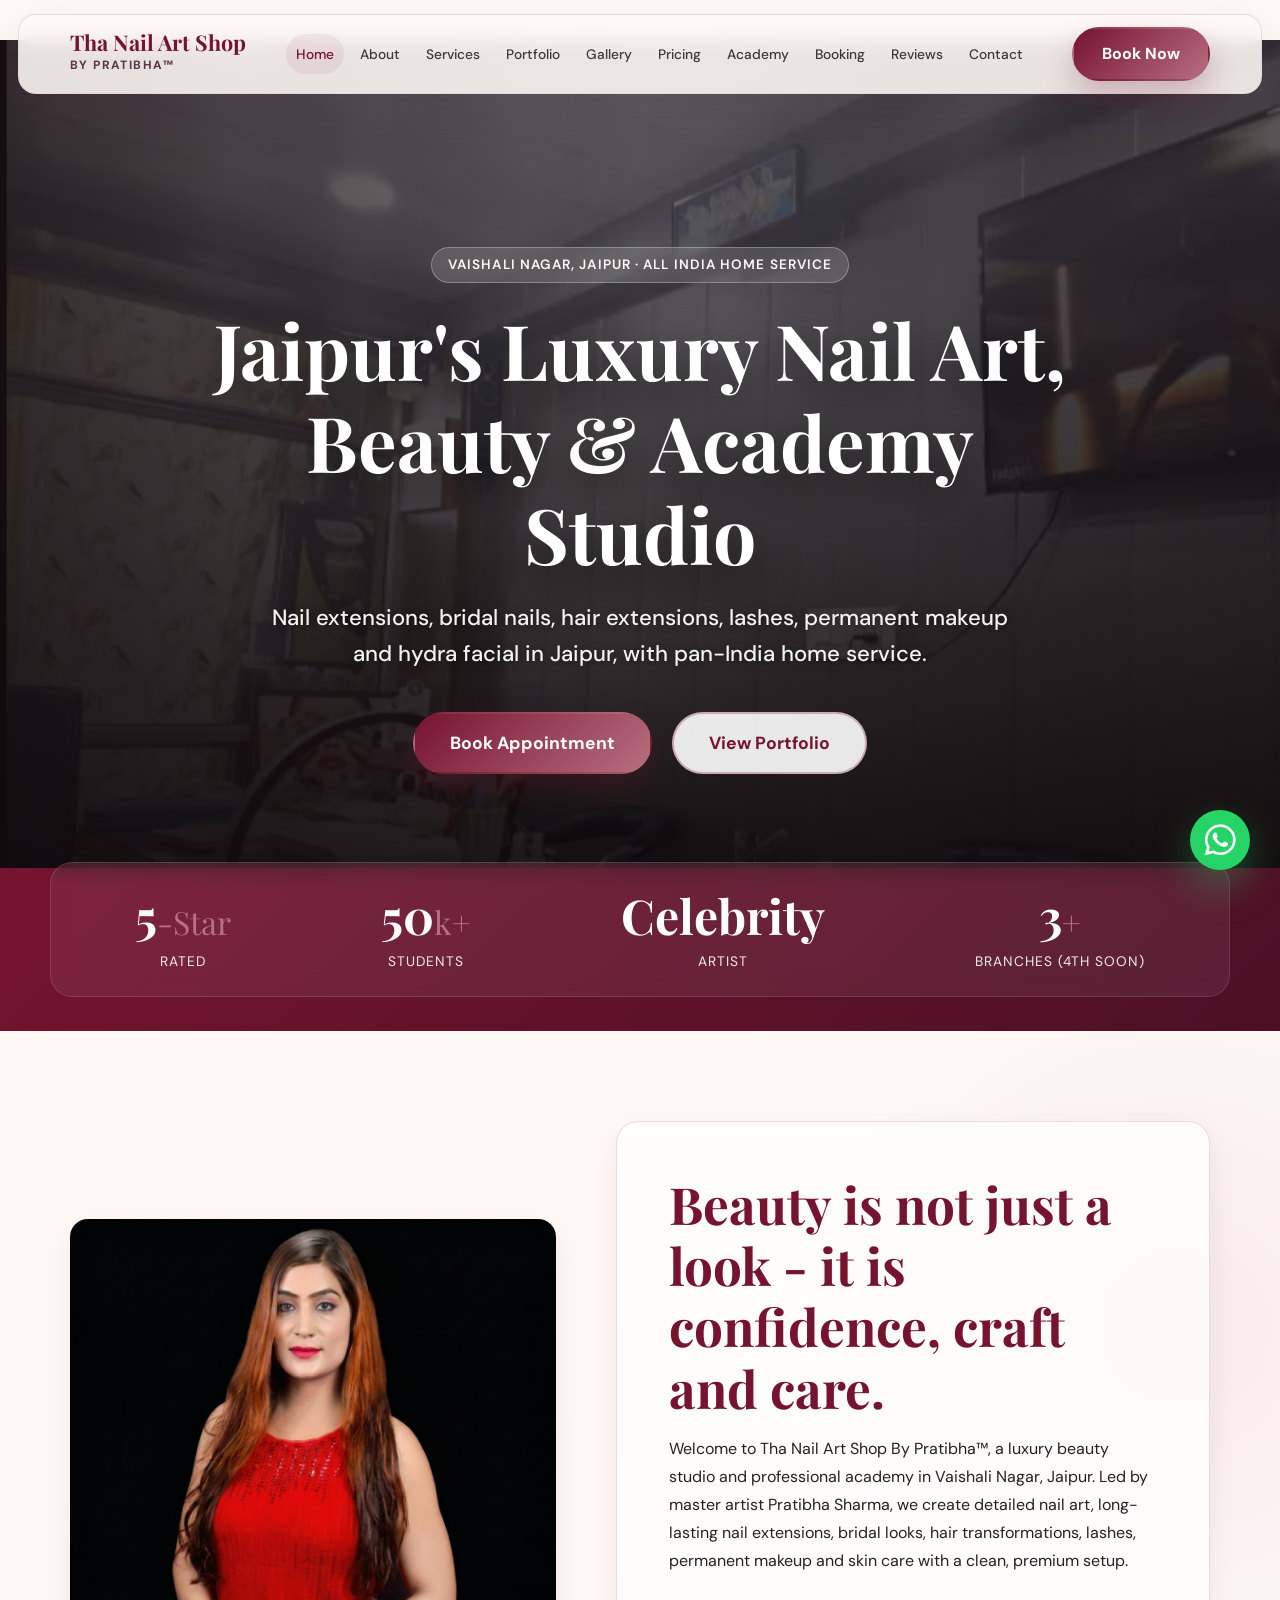
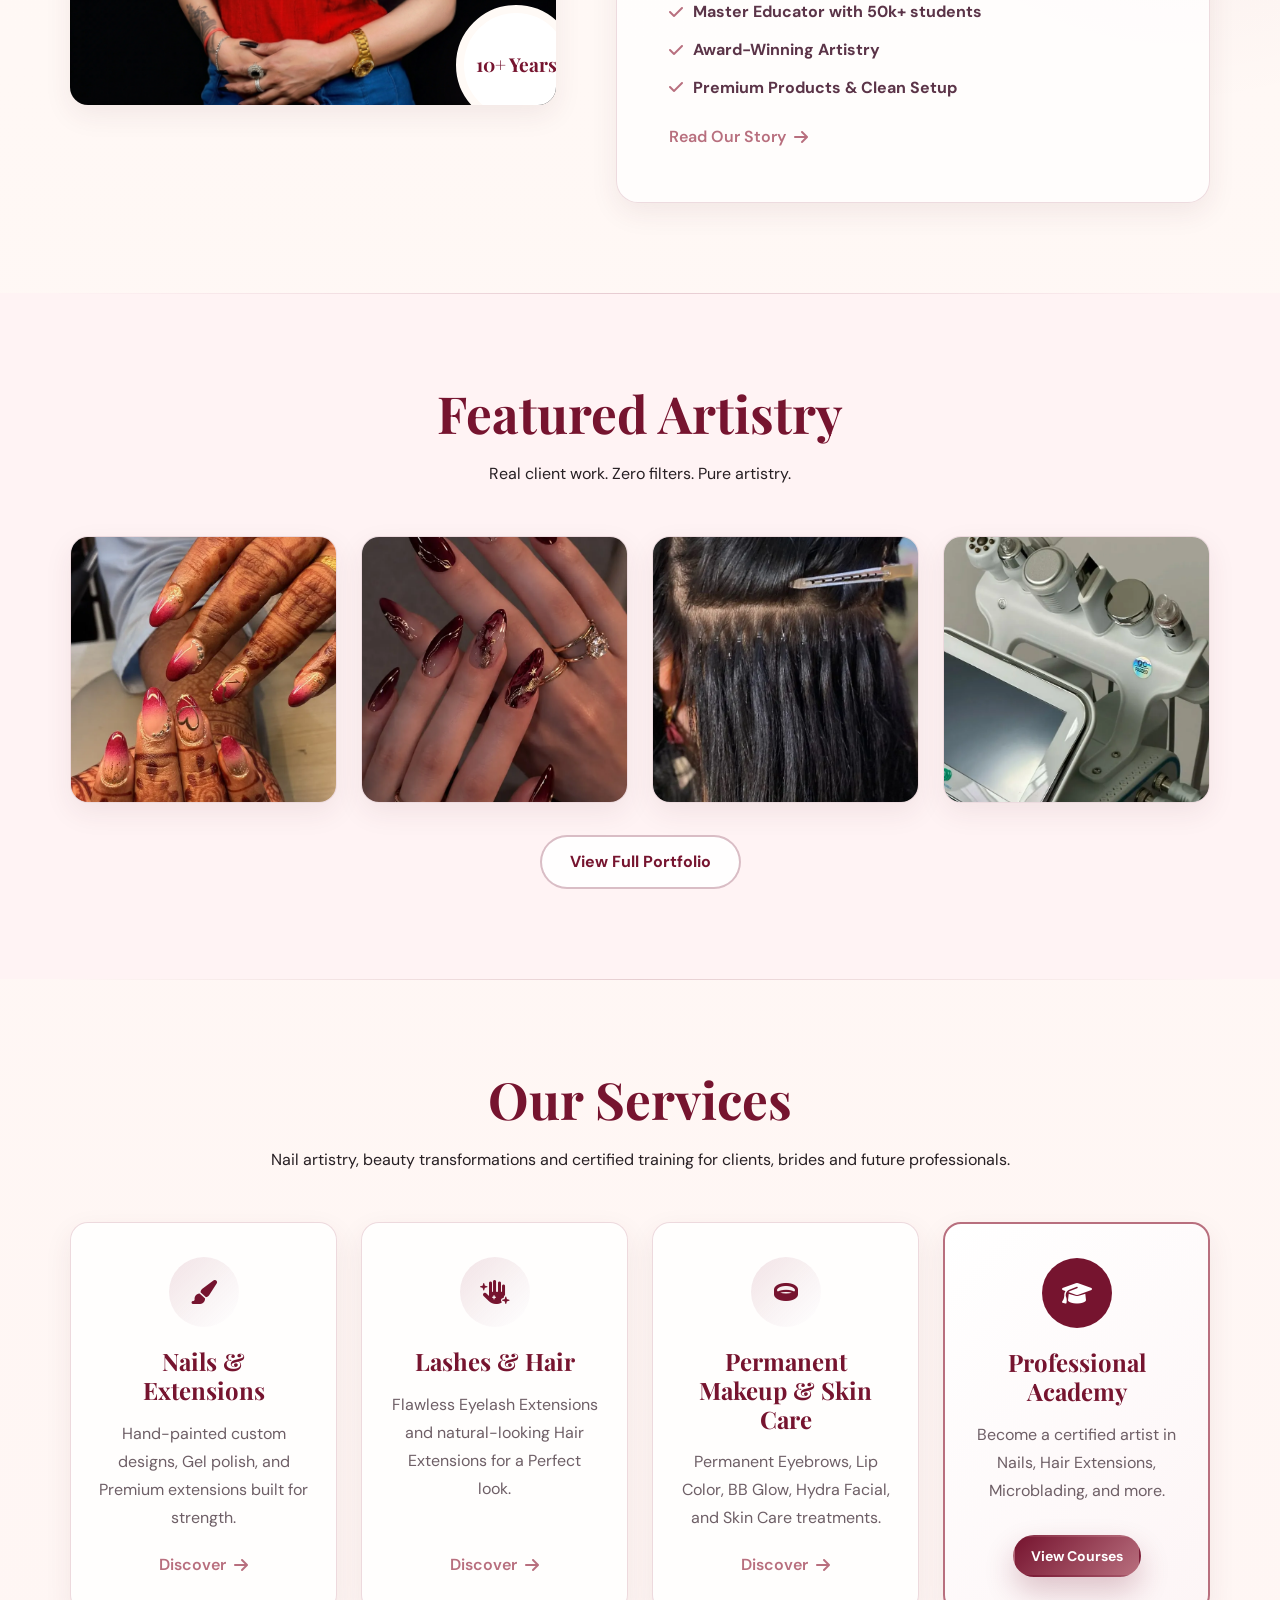
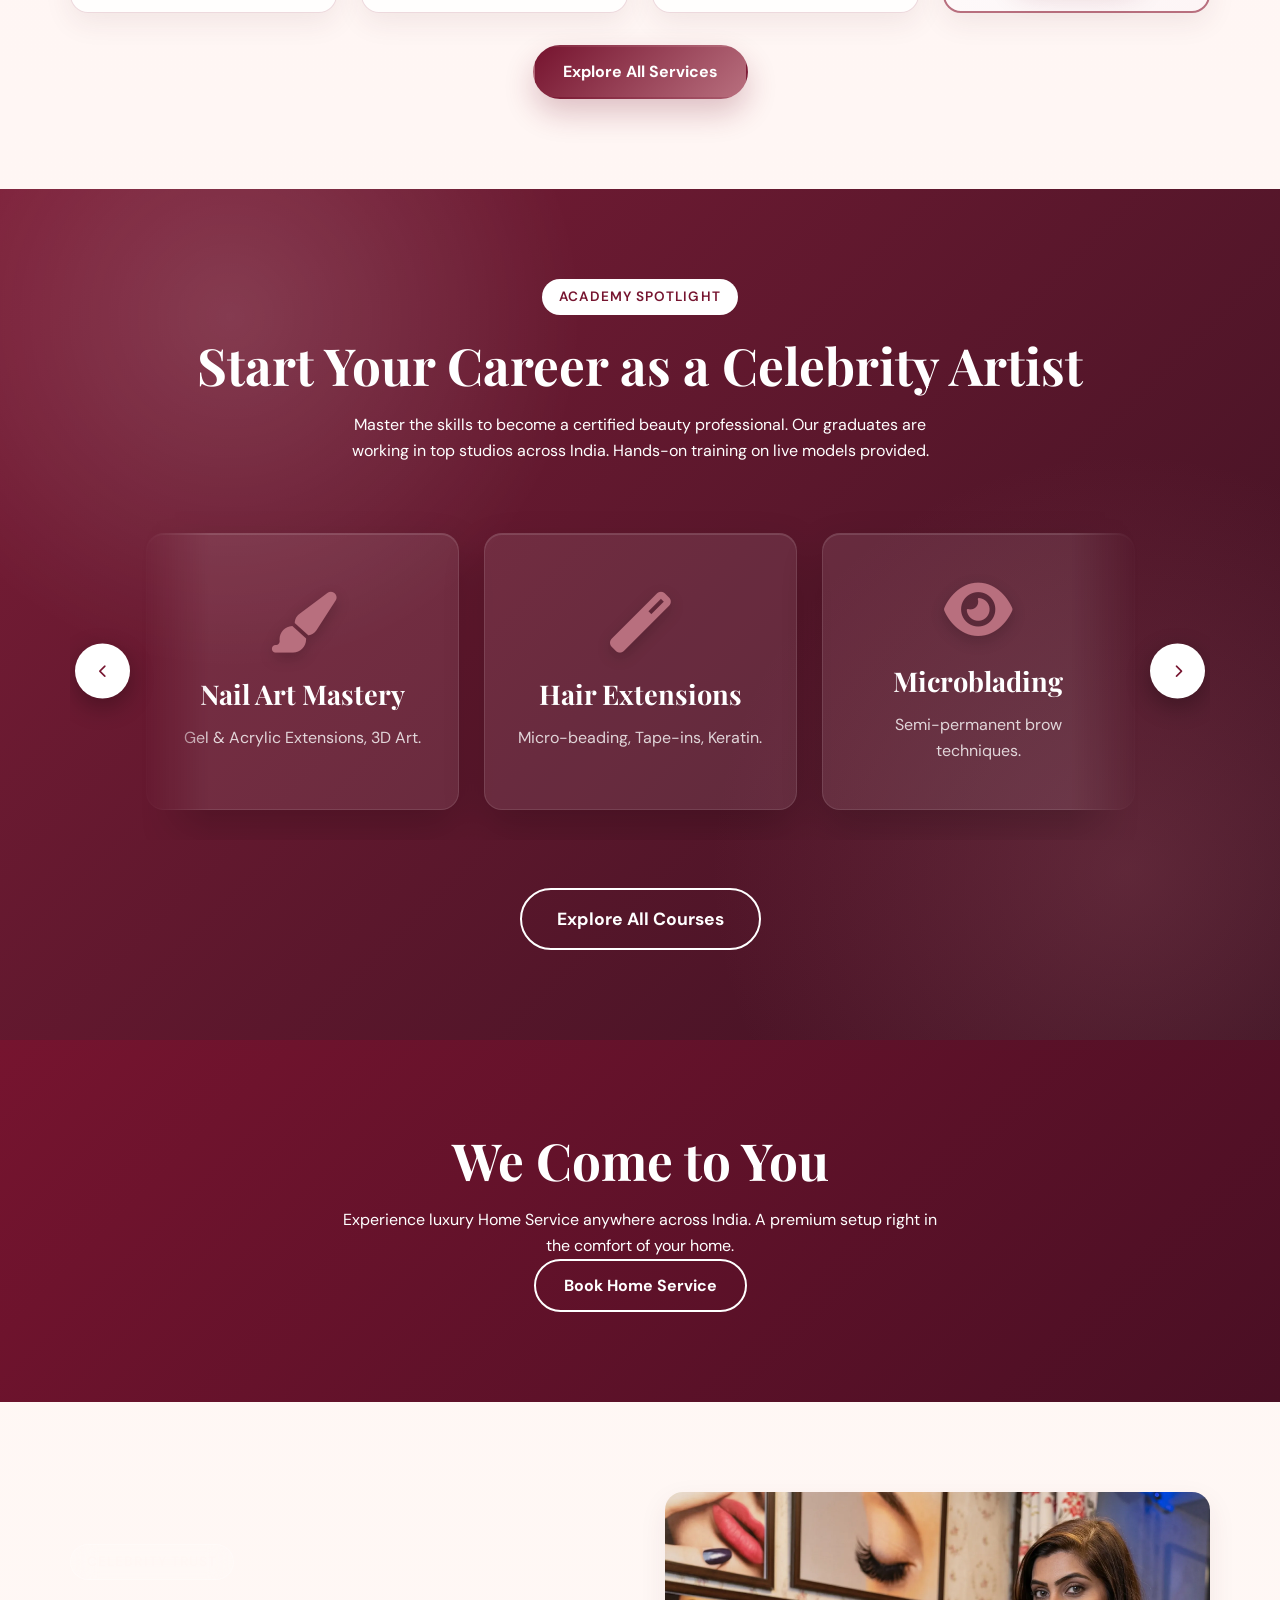
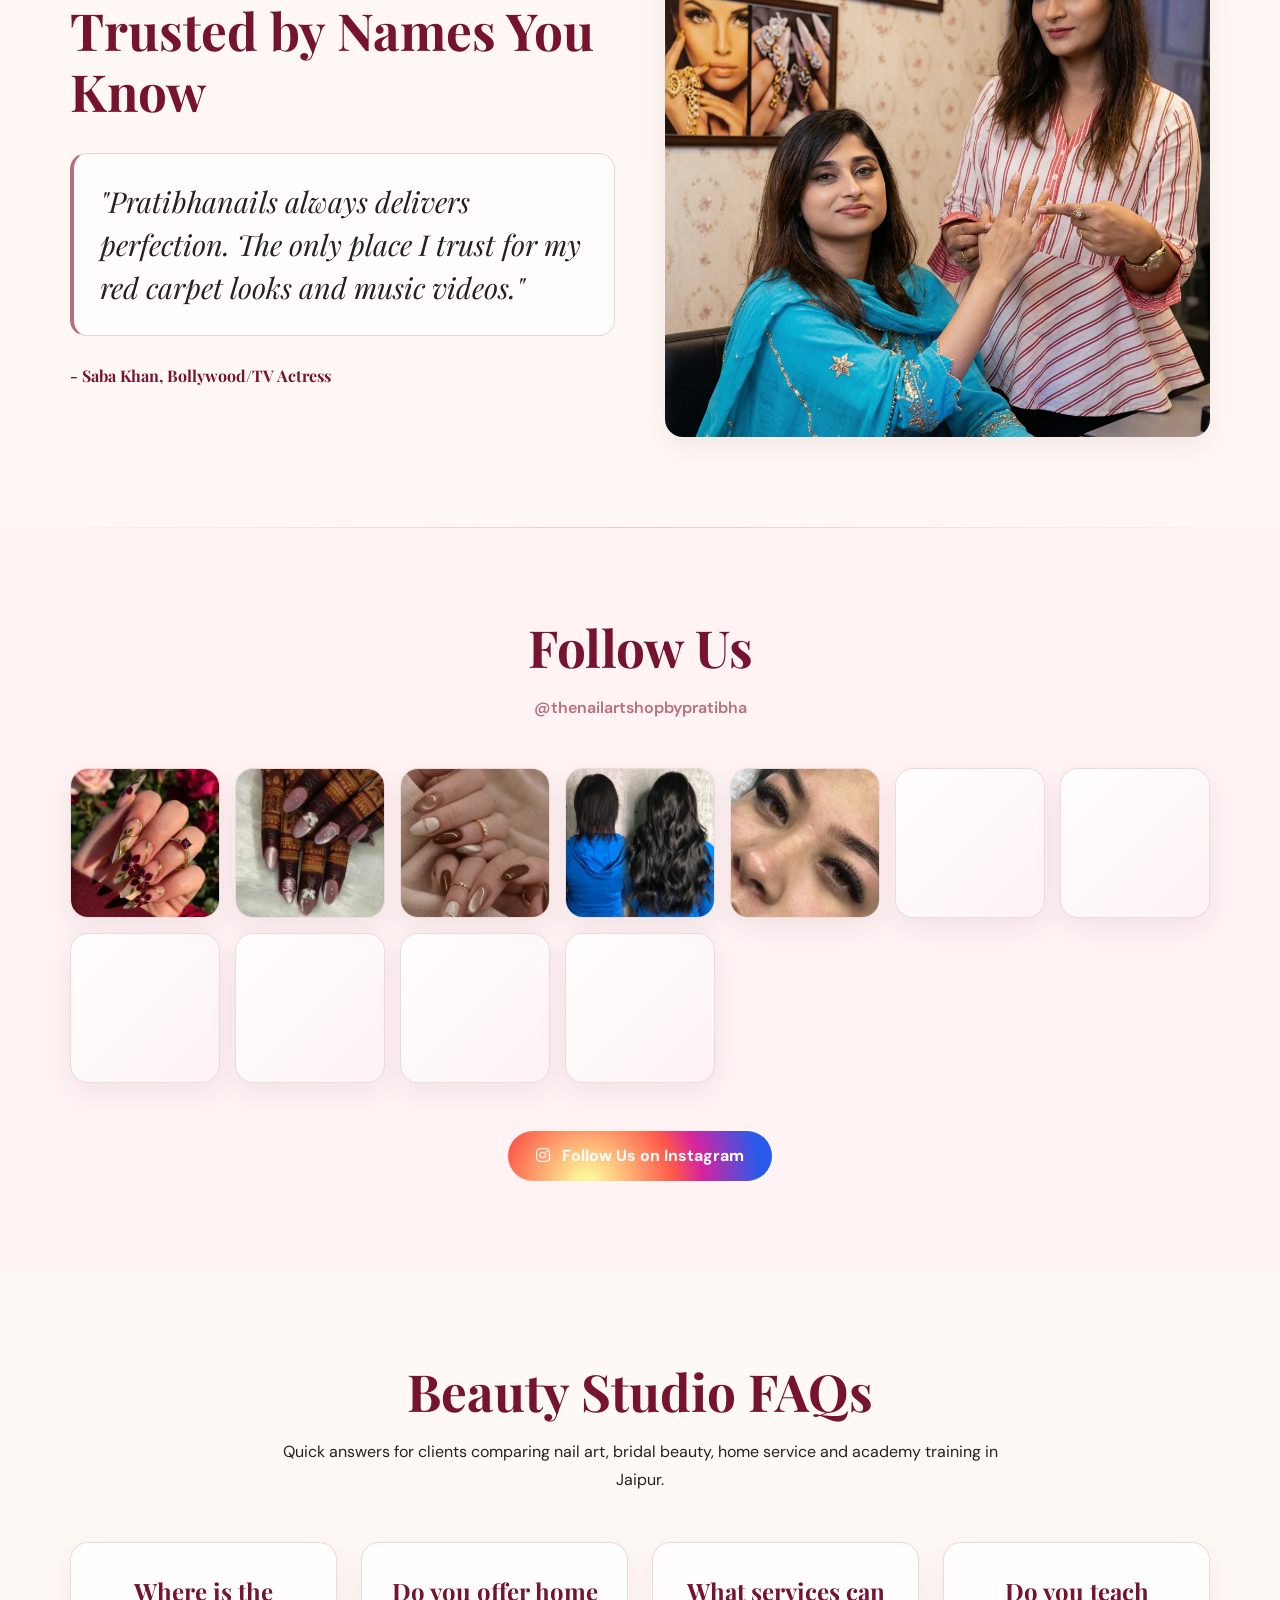
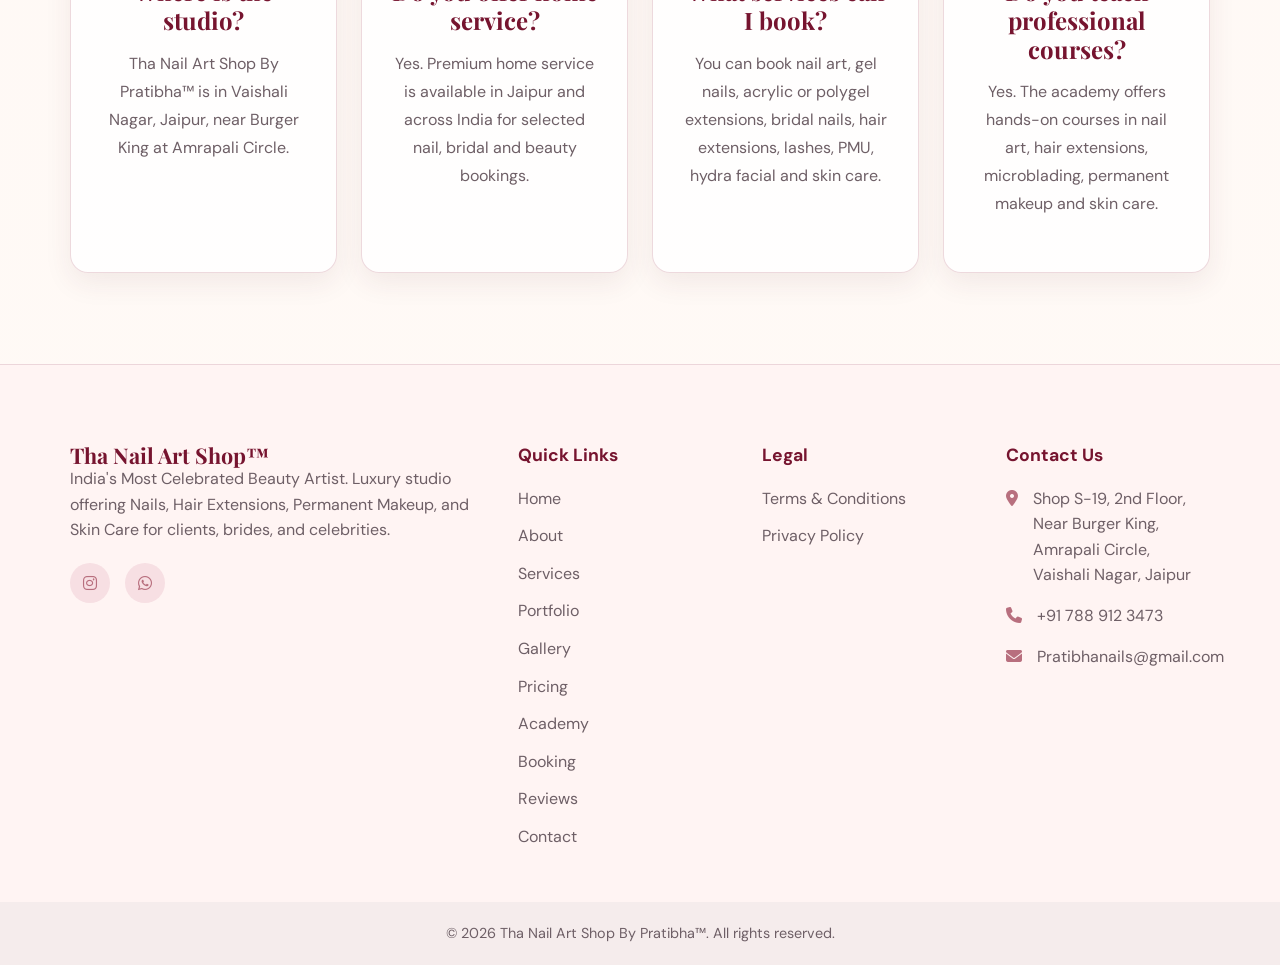
==== index.html @ aba06deb "Launch premium beauty studio website" ====
<!DOCTYPE html>
<html lang="en">
<head>
    <meta charset="UTF-8">
    <meta name="viewport" content="width=device-width, initial-scale=1.0">
    <title>Best Nail Art Studio Jaipur | Bridal Nails &amp; PMU</title>
    <meta name="description" content="Tha Nail Art Shop By Pratibha™ is a luxury beauty studio in Vaishali Nagar, Jaipur for nail art, nail extensions, bridal nails, hair extensions, lashes, permanent makeup, hydra facial, skin care, academy training and pan-India home service.">
    <meta name="keywords" content="best nail art studio in Jaipur, nail extensions Jaipur, bridal nails Jaipur, luxury nail art India, Pratibha Sharma nails, permanent makeup Jaipur, hydra facial Jaipur, hair extensions Jaipur, nail art academy Jaipur, home service nail artist India">
    <meta name="author" content="Tha Nail Art Shop By Pratibha™">
    <meta name="robots" content="index, follow, max-image-preview:large, max-snippet:-1, max-video-preview:-1">
    <meta name="theme-color" content="#800020">
    <link rel="canonical" href="https://pratibhanails.com/">
    <link rel="alternate" hreflang="en-IN" href="https://pratibhanails.com/">
    <meta property="og:locale" content="en_IN">
    <meta property="og:type" content="website">
    <meta property="og:site_name" content="Tha Nail Art Shop By Pratibha™">
    <meta property="og:title" content="Best Nail Art Studio Jaipur | Bridal Nails &amp; PMU">
    <meta property="og:description" content="Tha Nail Art Shop By Pratibha™ is a luxury beauty studio in Vaishali Nagar, Jaipur for nail art, nail extensions, bridal nails, hair extensions, lashes, permanent makeup, hydra facial, skin care, academy training and pan-India home service.">
    <meta property="og:url" content="https://pratibhanails.com/">
    <meta property="og:image" content="https://pratibhanails.com/images/about_pratibha_sharma.webp">
    <meta property="og:image:alt" content="Tha Nail Art Shop By Pratibha™ luxury nail art and beauty studio in Jaipur">
    <meta name="twitter:card" content="summary_large_image">
    <meta name="twitter:title" content="Best Nail Art Studio Jaipur | Bridal Nails &amp; PMU">
    <meta name="twitter:description" content="Tha Nail Art Shop By Pratibha™ is a luxury beauty studio in Vaishali Nagar, Jaipur for nail art, nail extensions, bridal nails, hair extensions, lashes, permanent makeup, hydra facial, skin care, academy training and pan-India home service.">
    <meta name="twitter:image" content="https://pratibhanails.com/images/about_pratibha_sharma.webp">
    <meta name="geo.region" content="IN-RJ">
    <meta name="geo.placename" content="Vaishali Nagar, Jaipur, Rajasthan">
    <meta name="geo.position" content="26.9112389;75.7394810">
    <meta name="ICBM" content="26.9112389, 75.7394810">
    <link rel="icon" type="image/png" href="https://res.cloudinary.com/dz3ixer7i/image/upload/v1775990809/remove-photos-background-removed_vrqcuz.png">
    <link rel="preconnect" href="https://fonts.googleapis.com">
    <link rel="preconnect" href="https://fonts.gstatic.com" crossorigin>
    <link rel="preconnect" href="https://res.cloudinary.com">
    <link rel="dns-prefetch" href="https://res.cloudinary.com">
    <link rel="dns-prefetch" href="https://cdnjs.cloudflare.com">
    <link href="https://fonts.googleapis.com/css2?family=DM+Sans:opsz,wght@9..40,400;9..40,500;9..40,700&family=Playfair+Display:ital,wght@0,400;0,600;0,700;1,400&display=swap" rel="stylesheet">
    <link rel="stylesheet" href="https://cdnjs.cloudflare.com/ajax/libs/font-awesome/6.4.0/css/all.min.css">
    <link rel="preload" href="css/style.css" as="style">
    <link rel="stylesheet" href="css/style.css">
    <link rel="preload" as="image" href="https://res.cloudinary.com/dz3ixer7i/image/upload/v1776184909/upscaled__16.jpeg_202604142207_1_ci8n72.webp" fetchpriority="high">
    <script async src="https://www.googletagmanager.com/gtag/js?id=G-4FRKKSPNCN"></script>
    <script>
      window.dataLayer = window.dataLayer || [];
      function gtag(){dataLayer.push(arguments);}
      gtag('js', new Date());
      gtag('config', 'G-4FRKKSPNCN');
    </script>
    <script type="application/ld+json">{
  "@context": "https://schema.org",
  "@graph": [
    {
      "@type": "BeautySalon",
      "@id": "https://pratibhanails.com/#beautysalon",
      "name": "Tha Nail Art Shop By Pratibha™",
      "url": "https://pratibhanails.com",
      "image": "https://pratibhanails.com/images/about_pratibha_sharma.webp",
      "telephone": "+91 788 912 3473",
      "email": "Pratibhanails@gmail.com",
      "priceRange": "₹₹",
      "address": {
        "@type": "PostalAddress",
        "streetAddress": "Shop S-19, 2nd Floor, Near Burger King, Amrapali Circle, Vaishali Nagar",
        "addressLocality": "Jaipur",
        "addressRegion": "Rajasthan",
        "postalCode": "302021",
        "addressCountry": "IN"
      },
      "geo": {
        "@type": "GeoCoordinates",
        "latitude": 26.9112389,
        "longitude": 75.739481
      },
      "areaServed": [
        "Jaipur",
        "Vaishali Nagar",
        "Rajasthan",
        "India"
      ],
      "openingHoursSpecification": [
        {
          "@type": "OpeningHoursSpecification",
          "dayOfWeek": [
            "Monday",
            "Tuesday",
            "Wednesday",
            "Thursday",
            "Friday",
            "Saturday",
            "Sunday"
          ],
          "opens": "10:30",
          "closes": "20:30"
        }
      ],
      "sameAs": [
        "https://instagram.com/thenailartshopbypratibha",
        "https://instagram.com/pratibhanails"
      ],
      "makesOffer": [
        {
          "@type": "Offer",
          "itemOffered": {
            "@type": "Service",
            "name": "Nail Art and Nail Extensions"
          }
        },
        {
          "@type": "Offer",
          "itemOffered": {
            "@type": "Service",
            "name": "Bridal Nail Packages"
          }
        },
        {
          "@type": "Offer",
          "itemOffered": {
            "@type": "Service",
            "name": "Hair Extensions"
          }
        },
        {
          "@type": "Offer",
          "itemOffered": {
            "@type": "Service",
            "name": "Permanent Makeup and PMU"
          }
        },
        {
          "@type": "Offer",
          "itemOffered": {
            "@type": "Service",
            "name": "Hydra Facial and Skin Care"
          }
        },
        {
          "@type": "Offer",
          "itemOffered": {
            "@type": "Service",
            "name": "Professional Beauty Academy Courses"
          }
        }
      ]
    },
    {
      "@type": "WebSite",
      "@id": "https://pratibhanails.com/#website",
      "url": "https://pratibhanails.com",
      "name": "Tha Nail Art Shop By Pratibha™",
      "publisher": {
        "@id": "https://pratibhanails.com/#beautysalon"
      },
      "inLanguage": "en-IN"
    },
    {
      "@type": "WebPage",
      "@id": "https://pratibhanails.com/#webpage",
      "url": "https://pratibhanails.com/",
      "name": "Best Nail Art Studio in Jaipur | Bridal Nails, Hair Extensions & PMU",
      "description": "Tha Nail Art Shop By Pratibha™ is a luxury beauty studio in Vaishali Nagar, Jaipur for nail art, nail extensions, bridal nails, hair extensions, lashes, permanent makeup, hydra facial, skin care, academy training and pan-India home service.",
      "isPartOf": {
        "@id": "https://pratibhanails.com/#website"
      },
      "about": {
        "@id": "https://pratibhanails.com/#beautysalon"
      }
    },
    {
      "@type": "BreadcrumbList",
      "itemListElement": [
        {
          "@type": "ListItem",
          "position": 1,
          "name": "Home",
          "item": "https://pratibhanails.com/"
        },
        {
          "@type": "ListItem",
          "position": 2,
          "name": "Home",
          "item": "https://pratibhanails.com/"
        }
      ]
    }
  ]
}</script>
    <script type="application/ld+json">{
  "@context": "https://schema.org",
  "@type": "FAQPage",
  "mainEntity": [
    {
      "@type": "Question",
      "name": "Where is Tha Nail Art Shop By Pratibha located?",
      "acceptedAnswer": {
        "@type": "Answer",
        "text": "Tha Nail Art Shop By Pratibha is located in Vaishali Nagar, Jaipur, near Burger King at Amrapali Circle."
      }
    },
    {
      "@type": "Question",
      "name": "Does Tha Nail Art Shop By Pratibha offer home service?",
      "acceptedAnswer": {
        "@type": "Answer",
        "text": "Yes. Premium home service is available in Jaipur and across India for selected nail, bridal and beauty bookings."
      }
    },
    {
      "@type": "Question",
      "name": "What beauty services are available?",
      "acceptedAnswer": {
        "@type": "Answer",
        "text": "Services include nail art, gel nails, acrylic and polygel extensions, bridal nails, hair extensions, eyelash extensions, permanent makeup, hydra facial and skin care."
      }
    },
    {
      "@type": "Question",
      "name": "Does the studio offer beauty academy courses?",
      "acceptedAnswer": {
        "@type": "Answer",
        "text": "Yes. The academy offers professional courses in nail art, hair extensions, microblading, permanent makeup and skin care."
      }
    }
  ]
}</script>
</head>
<body>
    
    <nav class="navbar" id="navbar">
        <div class="container nav-container">
            <a href="index.html" class="logo" aria-label="Tha Nail Art Shop By Pratibha home">
                <span class="logo-title">Tha Nail Art Shop</span>
                <span class="logo-subtitle">By Pratibha™</span>
            </a>
            <div class="nav-links" id="navLinks">
                <a href="index.html">Home</a>
                <a href="about.html">About</a>
                <a href="services.html">Services</a>
                <a href="portfolio.html">Portfolio</a>
                <a href="gallery.html">Gallery</a>
                <a href="pricing.html">Pricing</a>
                <a href="academy.html">Academy</a>
                <a href="booking.html">Booking</a>
                <a href="reviews.html">Reviews</a>
                <a href="contact.html">Contact</a>
            </div>
            <div class="nav-actions">
                <a href="booking.html" class="btn btn-primary d-none-mobile">Book Now</a>
                <button class="mobile-menu-toggle" id="mobileMenuToggle" type="button" aria-label="Open menu" aria-controls="navLinks" aria-expanded="false">
                    <span></span><span></span><span></span>
                </button>
            </div>
        </div>
    </nav>

    <main>
        
            <section class="hero slide-up">
                <div class="hero-overlay"></div>
                <div class="container hero-content text-center">
                    <span class="badge fade-in">Vaishali Nagar, Jaipur &middot; All India Home Service</span>
                    <h1 class="hero-title fade-in delay-1">Jaipur's Luxury Nail Art, Beauty & Academy Studio</h1>
                    <p class="hero-subtitle fade-in delay-2">Nail extensions, bridal nails, hair extensions, lashes, permanent makeup and hydra facial in Jaipur, with pan-India home service.</p>
                    <div class="hero-actions fade-in delay-3">
                        <a href="https://wa.me/917889123473?text=Hi%2C%20I%20would%20like%20to%20book%20an%20appointment" class="btn btn-primary btn-large">Book Appointment</a>
                        <a href="portfolio.html" class="btn btn-outline btn-large">View Portfolio</a>
                    </div>
                </div>
            </section>
            
            <section class="stats-strip">
                <div class="container stats-container">
                    <div class="stat-item counter-box">
                        <h3 class="counter" data-target="5">0</h3><span>-Star</span>
                        <p>Rated</p>
                    </div>
                    <div class="stat-item counter-box">
                        <h3 class="counter" data-target="50">0</h3><span>k+</span>
                        <p>Students</p>
                    </div>
                    <div class="stat-item counter-box">
                        <h3>Celebrity</h3>
                        <p>Artist</p>
                    </div>
                    <div class="stat-item counter-box">
                        <h3 class="counter" data-target="3">0</h3><span>+</span>
                        <p>Branches (4th Soon)</p>
                    </div>
                </div>
            </section>

            <section class="intro section">
                <div class="container intro-container">
                    <div class="intro-image img-hover">
                        <img width="600" height="600" src="images/about_pratibha_sharma.webp" alt="Pratibha Sharma" loading="lazy" decoding="async">
                        <div class="floating-badge">10+ Years</div>
                    </div>
                    <div class="intro-text">
                        <h2 class="section-title">Beauty is not just a look - it is confidence, craft and care.</h2>
                        <p>Welcome to Tha Nail Art Shop By Pratibha™, a luxury beauty studio and professional academy in Vaishali Nagar, Jaipur. Led by master artist Pratibha Sharma, we create detailed nail art, long-lasting nail extensions, bridal looks, hair transformations, lashes, permanent makeup and skin care with a clean, premium setup.</p>
                        <ul class="features-list">
                            <li><i class="fas fa-check text-primary"></i> Master Educator with 50k+ students</li>
                            <li><i class="fas fa-check text-primary"></i> Award-Winning Artistry</li>
                            <li><i class="fas fa-check text-primary"></i> Premium Products & Clean Setup</li>
                        </ul>
                        <a href="about.html" class="link-btn">Read Our Story <i class="fas fa-arrow-right"></i></a>
                    </div>
                </div>
            </section>

            <section id="portfolio" class="portfolio-preview section bg-soft">
                <div class="container">
                    <div class="section-header text-center">
                        <h2 class="section-title">Featured Artistry</h2>
                        <p>Real client work. Zero filters. Pure artistry.</p>
                    </div>
                    <div class="grid gallery-grid">
                        <div class="gallery-item img-hover">
                            <img width="600" height="600" src="images/bridal nails/Bridal-nail_(2).webp" alt="Bridal Magic" loading="lazy" decoding="async">
                            <div class="gallery-overlay"><span>Bridal Magic</span></div>
                        </div>
                        <div class="gallery-item img-hover">
                            <img width="600" height="600" src="images/luxry nails/Luxury-Nail_(2).webp" alt="Luxury Extensions" loading="lazy" decoding="async">
                            <div class="gallery-overlay"><span>Luxury Extensions</span></div>
                        </div>
                        <div class="gallery-item img-hover">
                            <img width="600" height="600" src="images/hair extension/Hair-Extension-Images_(2).webp" alt="Hair Extensions" loading="lazy" decoding="async">
                            <div class="gallery-overlay"><span>Hair Extensions</span></div>
                        </div>
                        <div class="gallery-item img-hover">
                            <img width="600" height="600" src="images/Hydra facial images - Copy/Hydra-facial-images_(2).webp" alt="Derma Treatments" loading="lazy" decoding="async">
                            <div class="gallery-overlay"><span>Derma Treatments</span></div>
                        </div>
                    </div>
                    <div class="text-center mt-4">
                        <a href="portfolio.html" class="btn btn-outline">View Full Portfolio</a>
                    </div>
                </div>
            </section>

            <section class="home-services section">
                <div class="container">
                    <div class="section-header text-center">
                        <h2 class="section-title">Our Services</h2>
                        <p>Nail artistry, beauty transformations and certified training for clients, brides and future professionals.</p>
                    </div>
                    <div class="grid services-grid">
                        <div class="service-card card-hover">
                            <div class="service-icon"><i class="fas fa-paint-brush"></i></div>
                            <h3>Nails & Extensions</h3>
                            <p>Hand-painted custom designs, Gel polish, and Premium extensions built for strength.</p>
                            <a href="services.html" class="link-btn small text-primary">Discover <i class="fas fa-arrow-right"></i></a>
                        </div>
                        <div class="service-card card-hover">
                            <div class="service-icon"><i class="fas fa-hand-sparkles"></i></div>
                            <h3>Lashes & Hair</h3>
                            <p>Flawless Eyelash Extensions and natural-looking Hair Extensions for a Perfect look.</p>
                            <a href="services.html" class="link-btn small text-primary">Discover <i class="fas fa-arrow-right"></i></a>
                        </div>
                        <div class="service-card card-hover">
                            <div class="service-icon"><i class="fas fa-ring"></i></div>
                            <h3>Permanent Makeup & Skin Care</h3>
                            <p>Permanent Eyebrows, Lip Color, BB Glow, Hydra Facial, and Skin Care treatments.</p>
                            <a href="services.html" class="link-btn small text-primary">Discover <i class="fas fa-arrow-right"></i></a>
                        </div>
                        <div class="service-card card-hover" style="border: 2px solid var(--primary); background: linear-gradient(135deg, #fff, #fdf5f6);">
                            <div class="service-icon" style="background: var(--burgundy); color: white;"><i class="fas fa-graduation-cap"></i></div>
                            <h3>Professional Academy</h3>
                            <p>Become a certified artist in Nails, Hair Extensions, Microblading, and more.</p>
                            <a href="academy.html" class="btn btn-primary btn-small">View Courses</a>
                        </div>
                    </div>
                    <div class="text-center mt-4">
                        <a href="services.html" class="btn btn-primary">Explore All Services</a>
                    </div>
                </div>
            </section>

            <section class="academy-spotlight section bg-burgundy text-white">
                <div class="container text-center">
                    <div class="badge mb-2" style="background: white; color: var(--burgundy);">Academy Spotlight</div>
                    <h2 class="section-title text-white">Start Your Career as a Celebrity Artist</h2>
                    <p class="mb-4 max-w-md mx-auto">Master the skills to become a certified beauty professional. Our graduates are working in top studios across India. Hands-on training on live models provided.</p>
                    
                    <div class="academy-carousel-wrapper">
                        <button class="carousel-nav prev" id="academyPrev" aria-label="Previous"><i class="fas fa-chevron-left"></i></button>
                        <div class="academy-carousel" id="academyCarousel">
                            <div class="academy-card">
                                <i class="fas fa-paint-brush mb-2"></i>
                                <h3>Nail Art Mastery</h3>
                                <p>Gel & Acrylic Extensions, 3D Art.</p>
                            </div>
                            <div class="academy-card">
                                <i class="fas fa-magic mb-2"></i>
                                <h3>Hair Extensions</h3>
                                <p>Micro-beading, Tape-ins, Keratin.</p>
                            </div>
                            <div class="academy-card">
                                <i class="fas fa-eye mb-2"></i>
                                <h3>Microblading</h3>
                                <p>Semi-permanent brow techniques.</p>
                            </div>
                            <div class="academy-card">
                                <i class="fas fa-spa mb-2"></i>
                                <h3>Skin Care & PMU</h3>
                                <p>Hydra Facial, BB Glow, Lip Blush.</p>
                            </div>
                        </div>
                        <button class="carousel-nav next" id="academyNext" aria-label="Next"><i class="fas fa-chevron-right"></i></button>
                    </div>

                    <div class="mt-5">
                        <a href="academy.html" class="btn btn-outline-light btn-large">Explore All Courses</a>
                    </div>
                </div>
            </section>

            <section class="banner section bg-burgundy text-white text-center">
                <div class="container">
                    <h2 class="section-title text-white">We Come to You</h2>
                    <p class="mb-3 max-w-md mx-auto">Experience luxury Home Service anywhere across India. A premium setup right in the comfort of your home.</p>
                    <a href="https://wa.me/917889123473?text=Hi%2C%20I%20would%20like%20to%20book%20a%20home%20service" class="btn btn-outline-light" target="_blank" rel="noopener noreferrer">Book Home Service</a>
                </div>
            </section>
            
            <section class="celebrity section">
                <div class="container celebrity-container">
                    <div class="celebrity-text">
                        <span class="badge mb-1">Celebrity Trust</span>
                        <h2 class="section-title">Trusted by Names You Know</h2>
                        <blockquote class="testimonial-large">
                            "Pratibhanails always delivers perfection. The only place I trust for my red carpet looks and music videos."
                        </blockquote>
                        <h4 class="testimonial-author">- Saba Khan, Bollywood/TV Actress</h4>
                    </div>
                    <div class="celebrity-image img-hover">
                        <img width="600" height="600" src="images/cleb/Celebrity_(1).webp" alt="Celebrity" loading="lazy" decoding="async">
                    </div>
                </div>
            </section>
            
            <section class="instagram-feed section bg-soft">
                <div class="container">
                    <div class="section-header text-center">
                        <h2 class="section-title">Follow Us</h2>
                        <a href="https://instagram.com/thenailartshopbypratibha" target="_blank" rel="noopener noreferrer" class="link-btn text-primary">@thenailartshopbypratibha</a>
                    </div>
                    <div class="grid instagram-grid mt-3">
                        <div class="insta-item img-hover"><img width="600" height="600" src="images/luxry nails/Luxury-Nail_(1).webp" alt="Instagram Feed" loading="lazy" decoding="async"></div>
                        <div class="insta-item img-hover"><img width="600" height="600" src="images/bridal nails/Bridal-nail_(1).webp" alt="Instagram Feed" loading="lazy" decoding="async"></div>
                        <div class="insta-item img-hover"><img width="600" height="600" src="images/3D nails/3D-Nails_(1).webp" alt="Instagram Feed" loading="lazy" decoding="async"></div>
                        <div class="insta-item img-hover"><img width="600" height="600" src="images/hair extension/Hair-Extension-Images_(1).webp" alt="Instagram Feed" loading="lazy" decoding="async"></div>
                        <div class="insta-item img-hover"><img width="600" height="600" src="images/Eyelashes images by Pinterest - Copy/Eyelashes-images_(1).webp" alt="Instagram Feed" loading="lazy" decoding="async"></div>
                        <div class="insta-item img-hover"><img width="600" height="600" src="images/Hydra facial images - Copy/Hydra-facial-images_(1).webp" alt="Instagram Feed" loading="lazy" decoding="async"></div>
                        <div class="insta-item img-hover"><img width="600" height="600" src="images/luxry nails/Luxury-Nail_(6).webp" alt="Insta 2" loading="lazy" decoding="async"></div>
                        <div class="insta-item img-hover"><img width="600" height="600" src="images/luxry nails/Luxury-Nail_(7).webp" alt="Insta 3" loading="lazy" decoding="async"></div>
                        <div class="insta-item img-hover"><img width="600" height="600" src="images/luxry nails/Luxury-Nail_(8).webp" alt="Insta 4" loading="lazy" decoding="async"></div>
                        <div class="insta-item img-hover"><img width="600" height="600" src="images/luxry nails/Luxury-Nail_(9).webp" alt="Insta 5" loading="lazy" decoding="async"></div>
                        <div class="insta-item img-hover"><img width="600" height="600" src="images/bridal nails/Bridal-nail_(1).webp" alt="Insta 6" loading="lazy" decoding="async"></div>
                    </div>
                    <div class="text-center mt-5">
                        <a href="instagram://user?username=thenailartshopbypratibha" class="btn btn-instagram">
                            <i class="fab fa-instagram mr-2"></i> Follow Us on Instagram
                        </a>
                        <script>
                            // Fallback for browsers that don't support deep links
                            document.querySelector('.btn-instagram').addEventListener('click', function(e) {
                                e.preventDefault();
                                var userAgent = navigator.userAgent || navigator.vendor || window.opera;
                                var isMobile = /android|iphone|ipad|ipod/i.test(userAgent);
                                
                                if (isMobile) {
                                    window.location.href = "instagram://user?username=thenailartshopbypratibha";
                                    setTimeout(function() {
                                        window.location.href = "https://instagram.com/thenailartshopbypratibha";
                                    }, 500);
                                } else {
                                    window.open("https://instagram.com/thenailartshopbypratibha", "_blank");
                                }
                            });
                        </script>
                    </div>
                </div>
            </section>

            <section class="section">
                <div class="container">
                    <div class="section-header text-center">
                        <h2 class="section-title">Beauty Studio FAQs</h2>
                        <p>Quick answers for clients comparing nail art, bridal beauty, home service and academy training in Jaipur.</p>
                    </div>
                    <div class="grid services-grid">
                        <div class="service-card">
                            <h3>Where is the studio?</h3>
                            <p>Tha Nail Art Shop By Pratibha™ is in Vaishali Nagar, Jaipur, near Burger King at Amrapali Circle.</p>
                        </div>
                        <div class="service-card">
                            <h3>Do you offer home service?</h3>
                            <p>Yes. Premium home service is available in Jaipur and across India for selected nail, bridal and beauty bookings.</p>
                        </div>
                        <div class="service-card">
                            <h3>What services can I book?</h3>
                            <p>You can book nail art, gel nails, acrylic or polygel extensions, bridal nails, hair extensions, lashes, PMU, hydra facial and skin care.</p>
                        </div>
                        <div class="service-card">
                            <h3>Do you teach professional courses?</h3>
                            <p>Yes. The academy offers hands-on courses in nail art, hair extensions, microblading, permanent makeup and skin care.</p>
                        </div>
                    </div>
                </div>
            </section>
        
    </main>
    
    <footer class="footer">
        <div class="container footer-container">
            <div class="footer-col brand-col">
                <h3 class="logo-title">Tha Nail Art Shop™</h3>
                <p>India's Most Celebrated Beauty Artist. Luxury studio offering Nails, Hair Extensions, Permanent Makeup, and Skin Care for clients, brides, and celebrities.</p>
                <div class="social-links">
                    <a href="https://instagram.com/thenailartshopbypratibha" target="_blank" rel="noopener noreferrer" aria-label="Instagram"><i class="fab fa-instagram"></i></a>
                    <a href="https://wa.me/917889123473" target="_blank" rel="noopener noreferrer" aria-label="WhatsApp"><i class="fab fa-whatsapp"></i></a>
                </div>
            </div>
            <div class="footer-col">
                <h4>Quick Links</h4>
                <ul class="footer-links">
                    <li><a href="index.html">Home</a></li>
                    <li><a href="about.html">About</a></li>
                    <li><a href="services.html">Services</a></li>
                    <li><a href="portfolio.html">Portfolio</a></li>
                    <li><a href="gallery.html">Gallery</a></li>
                    <li><a href="pricing.html">Pricing</a></li>
                    <li><a href="academy.html">Academy</a></li>
                    <li><a href="booking.html">Booking</a></li>
                    <li><a href="reviews.html">Reviews</a></li>
                    <li><a href="contact.html">Contact</a></li>
                </ul>
            </div>
            <div class="footer-col">
                <h4>Legal</h4>
                <ul class="footer-links">
                    <li><a href="terms.html">Terms & Conditions</a></li>
                    <li><a href="privacy.html">Privacy Policy</a></li>
                </ul>
            </div>
            <div class="footer-col">
                <h4>Contact Us</h4>
                <ul class="contact-info">
                    <li><i class="fas fa-map-marker-alt"></i> <span>Shop S-19, 2nd Floor, Near Burger King, Amrapali Circle, Vaishali Nagar, Jaipur</span></li>
                    <li><i class="fas fa-phone"></i> <span>+91 788 912 3473</span></li>
                    <li><i class="fas fa-envelope"></i> <span>Pratibhanails@gmail.com</span></li>
                </ul>
            </div>
        </div>
        <div class="footer-bottom">
            <div class="container">
                <p>&copy; 2026 Tha Nail Art Shop By Pratibha™. All rights reserved.</p>
            </div>
        </div>
    </footer>
    <a href="https://wa.me/917889123473?text=Hi%2C%20I%20would%20like%20to%20book%20an%20appointment" class="floating-whatsapp" target="_blank" rel="noopener noreferrer" aria-label="Book on WhatsApp">
        <i class="fab fa-whatsapp"></i>
    </a>
    <script src="js/main.js" defer></script>

</body>
</html>
---- css/style.css ----
/*
* The Nail Art Shop - Base Styles
* Color palette: Soft rose gold, blush pink, ivory/cream white, deep mauve/burgundy accents.
*/
:root {
--primary: #b76e79; /* Rose Gold */
--secondary: #f4e1e1; /* Blush Pink */
--bg-light: #fdfbf7; /* Ivory/Cream White */
--bg-soft: #fbf5f5;
--burgundy: #800020; /* Deep Burgundy Accent */
--mauve: #6a4b59; /* Deep Mauve Accent */
--text-main: #333333;
--text-muted: #666666;
--white: #ffffff;
--border: #e8dbdb;

--font-heading: 'Playfair Display', serif;
--font-body: 'DM Sans', sans-serif;

--transition: all 0.3s cubic-bezier(0.25, 0.8, 0.25, 1);
--shadow-sm: 0 4px 6px rgba(0,0,0,0.05);
--shadow-md: 0 10px 20px rgba(0,0,0,0.08);
}

/* Reset & Setup */
* { margin: 0; padding: 0; box-sizing: border-box; }
body { font-family: var(--font-body); color: var(--text-main); background-color: var(--bg-light); line-height: 1.6; overflow-x: hidden; }
h1, h2, h3, h4, h5, h6 { font-family: var(--font-heading); color: var(--burgundy); line-height: 1.2; }
a { text-decoration: none; color: var(--primary); transition: var(--transition); }
ul { list-style: none; }
img { max-width: 100%; height: auto; display: block; }

/* Utilities */
.container { width: 100%; max-width: 1200px; margin: 0 auto; padding: 0 20px; }
.text-center { text-align: center; }
.text-white { color: var(--white) !important; }
.text-primary { color: var(--primary) !important; }
.text-burgundy { color: var(--burgundy) !important; }
.text-rose { color: var(--primary) !important; }
.text-muted { color: var(--text-muted); }
.text-inherit { color: inherit; }
.font-playfair { font-family: var(--font-heading); }
.font-bold { font-weight: 700; }
.text-xl { font-size: 1.5rem; }
.text-lg { font-size: 1.25rem; }
.text-sm { font-size: 0.875rem; }
.bg-soft { background-color: var(--bg-soft); }
.bg-light { background-color: var(--bg-light); }
.bg-primary { background-color: var(--primary); }
.bg-burgundy { background-color: var(--burgundy); }
.bg-dark { background-color: var(--text-main); color: var(--white); }
.bg-white { background-color: var(--white); }
.border { border: 1px solid var(--border); }
.border-bottom { border-bottom: 1px solid var(--border); }
.border-left-burgundy { border-left: 4px solid var(--burgundy); }
.mt-1 { margin-top: 0.5rem; } .mt-2 { margin-top: 1rem; } .mt-3 { margin-top: 1.5rem; } .mt-4 { margin-top: 2rem; } .mt-5 { margin-top: 3rem; }
.mb-1 { margin-bottom: 0.5rem; } .mb-2 { margin-bottom: 1rem; } .mb-3 { margin-bottom: 1.5rem; } .mb-4 { margin-bottom: 2rem; } .mx-auto { margin-left: auto; margin-right: auto; }
.p-2 { padding: 0.75rem; } .p-3 { padding: 1rem; } .p-4 { padding: 1.5rem; } .p-5 { padding: 2rem; } .pb-2 { padding-bottom: 0.5rem; } .pl-4 { padding-left: 1.5rem; }
.rounded { border-radius: 8px; } .rounded-circle { border-radius: 50%; } .shadow-sm { box-shadow: var(--shadow-sm); } .shadow { box-shadow: var(--shadow-md); }
.w-100 { width: 100%; } .h-100 { height: 100%; } .d-block { display: block; } .d-inline-block { display: inline-block; } .d-flex { display: flex; } .d-none { display: none; }
.overflow-hidden { overflow: hidden; }
.flex-row { display: flex; flex-wrap: wrap; gap: 30px; align-items: center; justify-content: space-between;}
.col-half { flex: 1; min-width: 300px; }
.align-start { align-items: flex-start; }
.max-w-md { max-width: 600px; margin: 0 auto; }
.max-w-lg { max-width: 800px; margin: 0 auto; }

/* Buttons */
.btn { display: inline-block; padding: 12px 28px; border-radius: 50px; font-weight: 500; cursor: pointer; text-align: center; border: 2px solid transparent; transition: var(--transition); font-size: 1rem; font-family: var(--font-body); }
.btn-small { padding: 8px 16px; font-size: 0.875rem; }
.btn-large { padding: 15px 35px; font-size: 1.1rem; }
.btn-primary { background-color: var(--burgundy); color: var(--white); box-shadow: 0 4px 15px rgba(128, 0, 32, 0.3); }
.btn-primary:hover { background-color: var(--primary); color: var(--white); transform: translateY(-2px); box-shadow: 0 6px 20px rgba(183, 110, 121, 0.4); }
.btn-outline { background-color: var(--primary); color: var(--white); border-color: var(--primary); }
.btn-outline:hover { background-color: transparent; color: var(--primary); transform: translateY(-2px); }
.btn-outline-light { background-color: transparent; color: var(--white); border-color: var(--white); }
.btn-outline-light:hover { background-color: var(--white); color: var(--burgundy); }
.link-btn { display: inline-flex; align-items: center; gap: 8px; color: var(--primary); font-weight: 600; position: relative; }
.link-btn::after { content: ''; position: absolute; bottom: -2px; left: 0; width: 0; height: 1px; background-color: var(--primary); transition: var(--transition); }
.link-btn:hover::after { width: 100%; }

/* Typography */
.section-title { font-size: 2.5rem; margin-bottom: 1rem; }
.page-title { font-size: 3.5rem; margin-bottom: 0.5rem; }
.page-subtitle { font-size: 1.2rem; color: var(--text-muted); }
.section { padding: 80px 0; }
.section-header { margin-bottom: 3rem; }

/* Base Layout & Nav */
.navbar { background: rgba(253, 251, 247, 0.95); backdrop-filter: blur(10px); position: fixed; top: 0; left: 0; right: 0; z-index: 1000; box-shadow: 0 2px 10px rgba(0,0,0,0.03); transition: var(--transition); padding: 15px 0; }
.nav-container { display: flex; justify-content: space-between; align-items: center; }
.logo { display: flex; flex-direction: column; }
.logo-title { font-family: var(--font-heading); font-size: 1.5rem; font-weight: 700; color: var(--burgundy); line-height: 1; letter-spacing: 1px; }
.logo-subtitle { font-size: 0.75rem; color: var(--text-main); font-weight: 700; letter-spacing: 2px; margin-top: 2px; text-transform: uppercase; }
.nav-links { display: flex; gap: 12px; flex-wrap: wrap; justify-content: center; }
.nav-links a { color: var(--text-main); font-weight: 500; font-size: 0.9rem; position: relative; }
.nav-links a::after { content: ''; position: absolute; bottom: -4px; left: 0; width: 0; height: 2px; background-color: var(--primary); transition: var(--transition); }
.nav-links a:hover::after, .nav-links a.active::after { width: 100%; }
.nav-links a:hover, .nav-links a.active { color: var(--primary); }
.nav-actions { display: flex; align-items: center; gap: 15px; }
.mobile-menu-toggle { display: none; background: none; border: none; cursor: pointer; width: 30px; height: 20px; position: relative; z-index: 1001; }
.mobile-menu-toggle span { display: block; width: 100%; height: 2px; background-color: var(--burgundy); margin-bottom: 6px; transition: var(--transition); }

/* Footer */
.footer { background-color: var(--bg-soft); padding: 80px 0 0 0; border-top: 1px solid var(--border); }
.footer-container { display: flex; flex-wrap: wrap; gap: 40px; margin-bottom: 40px; }
.footer-col { flex: 1; min-width: 200px; }
.footer-col.brand-col { flex: 2; min-width: 300px; }
.footer-col h4 { font-family: var(--font-body); font-size: 1.1rem; color: var(--burgundy); margin-bottom: 20px; font-weight: 700; }
.footer-links li { margin-bottom: 12px; }
.footer-links a { color: var(--text-muted); }
.footer-links a:hover { color: var(--primary); padding-left: 5px; }
.contact-info li { display: flex; gap: 15px; margin-bottom: 15px; color: var(--text-muted); }
.contact-info i { color: var(--primary); margin-top: 4px; }
.social-links { display: flex; gap: 15px; margin-top: 20px; }
.social-links a { display: flex; align-items: center; justify-content: center; width: 40px; height: 40px; background-color: var(--secondary); color: var(--primary); border-radius: 50%; }
.social-links a:hover { background-color: var(--primary); color: var(--white); transform: translateY(-3px); }
.footer-bottom { background-color: #f5ecec; padding: 20px 0; text-align: center; color: var(--text-muted); font-size: 0.9rem; }

/* Floating Elements */
.floating-whatsapp { position: fixed; bottom: 30px; right: 30px; background-color: #25d366; color: white; width: 60px; height: 60px; border-radius: 50%; display: flex; align-items: center; justify-content: center; font-size: 35px; box-shadow: 0 4px 15px rgba(37, 211, 102, 0.4); z-index: 999; animation: bounce-subtle 2s infinite; }
.floating-whatsapp:hover { color: white; transform: scale(1.1) translateY(-5px); animation: none; }
@keyframes bounce-subtle { 0%, 100% { transform: translateY(0); } 50% { transform: translateY(-8px); } }

/* Hero Section */
main { padding-top: 75px; }
.hero { min-height: 90vh; display: flex; align-items: center; justify-content: center; background: url('https://res.cloudinary.com/dz3ixer7i/image/upload/v1776184909/upscaled__16.jpeg_202604142207_1_ci8n72.webp') center/cover no-repeat; position: relative; margin-top: -75px; padding: 135px 0 60px; }
.hero-overlay { position: absolute; top: 0; left: 0; right: 0; bottom: 0; background: linear-gradient(to bottom, rgba(0,0,0,0.5), rgba(0,0,0,0.8)); }
.hero-content { position: relative; z-index: 1; max-width: 800px; }
.badge { display: inline-block; padding: 6px 16px; background-color: var(--burgundy); color: var(--white); border-radius: 50px; font-size: 0.85rem; font-weight: 600; text-transform: uppercase; margin-bottom: 20px; border: 1px solid rgba(255,255,255,0.2); }
.hero-title { font-size: 4.5rem; margin-bottom: 20px; color: var(--white); text-shadow: 2px 2px 10px rgba(0,0,0,0.5); }
.hero-subtitle { font-size: 1.5rem; color: rgba(255,255,255,0.95); margin-bottom: 40px; font-weight: 500; text-shadow: 1px 1px 8px rgba(0,0,0,0.5); }
.hero-actions { display: flex; gap: 20px; justify-content: center; flex-wrap: wrap; }

/* Stats Strip */
.stats-strip { background-color: var(--burgundy); color: var(--white); padding: 50px 0; }
.stats-container { display: flex; justify-content: space-around; text-align: center; flex-wrap: wrap; gap: 30px; }
.stat-item h3 { color: var(--white); font-size: 3rem; margin-bottom: 5px; display: inline-block; font-variant-numeric: tabular-nums; }
.stat-item span { font-size: 2rem; font-family: var(--font-heading); color: var(--primary); }
.stat-item p { font-size: 1.1rem; opacity: 0.9; text-transform: uppercase; letter-spacing: 1px; }

/* Page Header */
.page-header { background: var(--secondary) url('https://res.cloudinary.com/dz3ixer7i/image/upload/v1776189462/Inside_the_studio_wkrmqf.webp') center/cover; position: relative; padding: 100px 0; text-align: center; }
.page-header::before { content: ''; position: absolute; top: 0; left: 0; right: 0; bottom: 0; background: rgba(253, 251, 247, 0.9); }
.page-header .container { position: relative; z-index: 1; }

/* Grids */
.grid { display: grid; gap: 30px; }
.gallery-grid { grid-template-columns: repeat(auto-fill, minmax(300px, 1fr)); }
.services-grid { grid-template-columns: repeat(auto-fill, minmax(250px, 1fr)); }
.pricing-cards { grid-template-columns: repeat(auto-fit, minmax(300px, 1fr)); }
.detailed-services { grid-template-columns: repeat(auto-fill, minmax(320px, 1fr)); }

/* Gallery / Portfolio */
.gallery-item { position: relative; border-radius: 12px; overflow: hidden; box-shadow: var(--shadow-sm); aspect-ratio: 4/5; }
.gallery-item img, .masonry-item img { width: 100%; height: 100%; object-fit: cover; aspect-ratio: 3/4; border-radius: 8px; display: block; }
.gallery-overlay { position: absolute; inset: 0; background: linear-gradient(to top, rgba(128,0,32,0.8), transparent); display: flex; align-items: flex-end; justify-content: center; padding: 30px; opacity: 0; transition: opacity 0.3s ease; }
.gallery-item:hover .gallery-overlay { opacity: 1; }
.gallery-item:hover img { transform: scale(1.05); }
.gallery-overlay span { color: white; font-family: var(--font-heading); font-size: 1.5rem; text-align:center;}

.masonry-grid { column-count: 3; column-gap: 20px; }
.masonry-item { break-inside: avoid; margin-bottom: 20px; position: relative; border-radius: 8px; overflow: hidden; }
.masonry-overlay { position: absolute; bottom: 0; left: 0; right: 0; padding: 30px 20px 20px; background: linear-gradient(transparent, rgba(0,0,0,0.8)); color: white; transform: translateY(100%); transition: transform 0.3s ease; }
.masonry-item:hover .masonry-overlay { transform: translateY(0); }
.masonry-item:hover img { transform: scale(1.03); }
.masonry-overlay h4 { color: white; margin-bottom: 5px; font-size: 1.2rem; }

/* Filter Buttons */
.filter-group { display: flex; flex-wrap: wrap; justify-content: center; gap: 10px; }
.filter-btn { padding: 8px 20px; border-radius: 50px; border: 1px solid var(--border); background: var(--white); font-family: var(--font-body); color: var(--text-main); cursor: pointer; transition: var(--transition); }
.filter-btn.active, .filter-btn:hover { background: var(--primary); color: white; border-color: var(--primary); }

/* Services */
.service-card { background: var(--white); padding: 40px 30px; border-radius: 12px; text-align: center; box-shadow: var(--shadow-sm); border: 1px solid transparent; transition: var(--transition); }
.service-icon { width: 70px; height: 70px; margin: 0 auto 20px; background-color: var(--secondary); color: var(--primary); border-radius: 50%; display: flex; align-items: center; justify-content: center; font-size: 24px; transition: var(--transition); }
.service-card:hover { border-color: var(--primary); transform: translateY(-5px); box-shadow: var(--shadow-md); }
.service-card:hover .service-icon { background-color: var(--primary); color: var(--white); }
.service-card h3 { margin-bottom: 15px; font-size: 1.5rem; }
.service-card p { color: var(--text-muted); margin-bottom: 20px; }

.service-card-detailed { background: var(--white); border-radius: 12px; padding: 30px; box-shadow: var(--shadow-sm); border-left: 4px solid var(--primary); transition: var(--transition); }
.service-card-detailed:hover { transform: translateY(-3px); box-shadow: var(--shadow-md); }
.service-card-detailed h3 { font-size: 1.5rem; margin-bottom: 15px; display: flex; align-items: center; gap: 10px; }
.service-card-detailed p { color: var(--text-muted); margin-bottom: 25px; }

/* Pricing */
.pricing-card { background: var(--white); border-radius: 16px; padding: 40px; text-align: center; box-shadow: var(--shadow-sm); position: relative; border: 1px solid var(--border); transition: var(--transition); }
.pricing-card.popular { transform: scale(1.05); border-color: var(--primary); box-shadow: 0 15px 30px rgba(183, 110, 121, 0.15); z-index: 2; }
.pricing-badge { position: absolute; top: -15px; left: 50%; transform: translateX(-50%); background: var(--primary); color: white; padding: 5px 15px; border-radius: 20px; font-size: 0.8rem; font-weight: 700; letter-spacing: 1px; }
.price-val { font-family: var(--font-heading); font-size: 2.5rem; color: var(--primary); margin: 20px 0; }
.price-val span { font-size: 1rem; color: var(--text-muted); font-family: var(--font-body); }
.pricing-features { margin-bottom: 30px; text-align: left; }
.pricing-features li { margin-bottom: 15px; color: var(--text-main); display: flex; gap: 10px; }
.pricing-table { width: 100%; border-collapse: collapse; }
.pricing-table th, .pricing-table td { padding: 15px 20px; text-align: left; border-bottom: 1px solid var(--border); }
.pricing-table th { background: var(--bg-soft); color: var(--burgundy); font-family: var(--font-heading); font-size: 1.1rem; }
.badge-sm { padding: 4px 10px; border-radius: 4px; border: 1px solid var(--border); background: var(--secondary); color: var(--burgundy); font-size: 0.8rem; font-weight: 600;}

/* Testimonials / Celebrity */
.testimonial-large { font-family: var(--font-heading); font-style: italic; font-size: 1.8rem; color: var(--text-main); line-height: 1.5; border-left: 4px solid var(--primary); padding-left: 20px; margin: 30px 0; }
.celebrity-container { display: flex; align-items: center; gap: 50px; flex-wrap: wrap; }
.celebrity-text { flex: 1; min-width: 300px; }
.celebrity-image { flex: 1; min-width: 300px; border-radius: 12px; overflow: hidden; box-shadow: var(--shadow-md); }

/* Forms */
.form-card { background: white; padding: 40px; }
.form-control { width: 100%; min-height: 48px; padding: 12px 14px; border: 1px solid var(--border); border-radius: 8px; background: var(--bg-soft); transition: border-color 0.3s; font-family: var(--font-body); font-size: 1rem; }
textarea.form-control { min-height: 110px; resize: vertical; }
.form-control:focus { outline: none; border-color: var(--primary); box-shadow: 0 0 0 3px rgba(183, 110, 121, 0.1); }
.form-label { display: block; color: var(--burgundy); font-size: 0.95rem; font-weight: 700; margin-bottom: 8px; }
.form-grid { display: grid; grid-template-columns: repeat(2, minmax(0, 1fr)); gap: 18px; }
.form-grid .full { grid-column: 1 / -1; }
.booking-card { background: var(--white); border: 1px solid var(--border); border-radius: 12px; padding: 28px; box-shadow: var(--shadow-sm); }
.booking-steps { counter-reset: booking-step; display: grid; gap: 16px; text-align: left; }
.booking-step { position: relative; padding-left: 52px; }
.booking-step::before { counter-increment: booking-step; content: counter(booking-step); position: absolute; left: 0; top: 2px; width: 34px; height: 34px; border-radius: 50%; background: var(--burgundy); color: var(--white); display: inline-flex; align-items: center; justify-content: center; font-weight: 700; }
.seo-copy { font-size: 1rem; color: var(--text-muted); max-width: 900px; margin: 0 auto; }

/* Intro Image Hover */
.intro-image { position: relative; border-radius: 16px; overflow: hidden; }
.floating-badge { position: absolute; bottom: -20px; right: -20px; background: var(--white); color: var(--burgundy); width: 120px; height: 120px; border-radius: 50%; display: flex; align-items: center; justify-content: center; font-family: var(--font-heading); font-weight: 700; font-size: 1.2rem; box-shadow: var(--shadow-md); border: 8px solid var(--bg-light); text-align: center; }

/* Animations */
.fade-in { opacity: 0; transition: opacity 0.8s ease, transform 0.8s ease; }
.slide-up { transform: translateY(40px); }
.slide-right { transform: translateX(-40px); }
.slide-left { transform: translateX(40px); }
.fade-in.appear { opacity: 1; transform: translate(0, 0); }
.delay-1 { transition-delay: 0.2s; }
.delay-2 { transition-delay: 0.4s; }
.delay-3 { transition-delay: 0.6s; }

/* Media Queries */
@media (max-width: 991px) {
    .hero-title { font-size: 3.5rem; }
    .masonry-grid { column-count: 2; }
    .pricing-card.popular { transform: none; box-shadow: var(--shadow-sm); }
    
    /* Mobile Menu - Triggered earlier due to large number of links */
    .nav-links { position: fixed; top: 70px; left: -100%; width: 100%; height: calc(100vh - 70px); background: rgba(253, 251, 247, 0.98); backdrop-filter: blur(10px); flex-direction: column; align-items: center; justify-content: flex-start; padding-top: 50px; transition: var(--transition); z-index: 999; }
    .nav-links.active { left: 0; }
    .mobile-menu-toggle { display: block; }
    .d-none-mobile { display: none; }
    .mobile-menu-toggle.active span:nth-child(1) { transform: translateY(8px) rotate(45deg); }
    .mobile-menu-toggle.active span:nth-child(2) { opacity: 0; }
    .mobile-menu-toggle.active span:nth-child(3) { transform: translateY(-8px) rotate(-45deg); }
}
@media (max-width: 768px) {
    .hero { background: url('https://res.cloudinary.com/dz3ixer7i/image/upload/v1776184910/upscaled__16.jpeg_202604142207_s3qs7d.webp') center/cover no-repeat; }
    .hero-title { font-size: 2.5rem; }
    .hero-subtitle { font-size: 1.2rem; }
    .hero-actions { flex-direction: column; }
    .section-title { font-size: 2rem; }
    .page-title { font-size: 2.2rem; }
    .form-grid { grid-template-columns: 1fr; }
}
@media (max-width: 480px) {
    .masonry-grid { column-count: 1; }
    .floating-whatsapp { bottom: 20px; right: 20px; width: 50px; height: 50px; font-size: 28px; }
}

/* Mobile Center Viewport Interaction */
@media (max-width: 991px) {
    .gallery-item.is-center .gallery-overlay { opacity: 1; }
    .masonry-item.is-center .masonry-overlay { transform: translateY(0); }
}

/* Lightbox */
.lightbox { position: fixed; top: 0; left: 0; right: 0; bottom: 0; background: rgba(0,0,0,0.9); z-index: 2000; display: flex; align-items: center; justify-content: center; opacity: 0; pointer-events: none; transition: opacity 0.3s ease; padding: 20px; backdrop-filter: blur(5px); }
.lightbox.active { opacity: 1; pointer-events: auto; }
.lightbox img { max-width: 90%; max-height: 90vh; border-radius: 8px; box-shadow: 0 10px 30px rgba(0,0,0,0.5); transform: scale(0.9); transition: transform 0.3s cubic-bezier(0.25, 0.8, 0.25, 1); object-fit: contain; }
.lightbox.active img { transform: scale(1); }
.lightbox-close { position: absolute; top: 20px; right: 30px; font-size: 50px; color: white; cursor: pointer; text-shadow: 0 2px 5px rgba(0,0,0,0.5); z-index: 2001; transition: transform 0.2s; }
.lightbox-close:hover { transform: scale(1.1); }

/* Interactive Images */
img:not(.no-lightbox), video:not(.no-lightbox) { cursor: zoom-in; }
img[alt="Celebrity styled nails"] { cursor: default !important; }

/* Universal Squircle Image Update */
.gallery-item, .masonry-item, .insta-item, .intro-image, .celebrity-image {
    aspect-ratio: 1 / 1 !important;
    border-radius: 24px !important;
    overflow: hidden !important;
}

.gallery-item img, .masonry-item img, .insta-item img, .intro-image img, .celebrity-image img {
    height: 100% !important;
    width: 100% !important;
    object-fit: cover !important;
}

.instagram-grid {
    grid-template-columns: repeat(auto-fill, minmax(130px, 1fr)) !important;
    gap: 15px !important;
}

.nav-links { display: flex; gap: 12px; flex-wrap: wrap; justify-content: center; }
.nav-links a { color: var(--text-main); font-weight: 500; font-size: 0.9rem; position: relative; }
.nav-links a::after { content: ''; position: absolute; bottom: -4px; left: 0; width: 0; height: 2px; background-color: var(--primary); transition: var(--transition); }
.nav-links a:hover::after, .nav-links a.active::after { width: 100%; }
.nav-links a:hover, .nav-links a.active { color: var(--primary); }
.nav-actions { display: flex; align-items: center; gap: 15px; }
.mobile-menu-toggle { display: none; background: none; border: none; cursor: pointer; width: 30px; height: 20px; position: relative; z-index: 1001; }
.mobile-menu-toggle span { display: block; width: 100%; height: 2px; background-color: var(--burgundy); margin-bottom: 6px; transition: var(--transition); }

/* Footer */
.footer { background-color: var(--bg-soft); padding: 80px 0 0 0; border-top: 1px solid var(--border); }
.footer-container { display: flex; flex-wrap: wrap; gap: 40px; margin-bottom: 40px; }
.footer-col { flex: 1; min-width: 200px; }
.footer-col.brand-col { flex: 2; min-width: 300px; }
.footer-col h4 { font-family: var(--font-body); font-size: 1.1rem; color: var(--burgundy); margin-bottom: 20px; font-weight: 700; }
.footer-links li { margin-bottom: 12px; }
.footer-links a { color: var(--text-muted); }
.footer-links a:hover { color: var(--primary); padding-left: 5px; }
.contact-info li { display: flex; gap: 15px; margin-bottom: 15px; color: var(--text-muted); }
.contact-info i { color: var(--primary); margin-top: 4px; }
.social-links { display: flex; gap: 15px; margin-top: 20px; }
.social-links a { display: flex; align-items: center; justify-content: center; width: 40px; height: 40px; background-color: var(--secondary); color: var(--primary); border-radius: 50%; }
.social-links a:hover { background-color: var(--primary); color: var(--white); transform: translateY(-3px); }
.footer-bottom { background-color: #f5ecec; padding: 20px 0; text-align: center; color: var(--text-muted); font-size: 0.9rem; }

/* Floating Elements */
.floating-whatsapp { position: fixed; bottom: 30px; right: 30px; background-color: #25d366; color: white; width: 60px; height: 60px; border-radius: 50%; display: flex; align-items: center; justify-content: center; font-size: 35px; box-shadow: 0 4px 15px rgba(37, 211, 102, 0.4); z-index: 999; animation: bounce-subtle 2s infinite; }
.floating-whatsapp:hover { color: white; transform: scale(1.1) translateY(-5px); animation: none; }
@keyframes bounce-subtle { 0%, 100% { transform: translateY(0); } 50% { transform: translateY(-8px); } }

/* Hero Section */
main { padding-top: 75px; }
.hero { min-height: 90vh; display: flex; align-items: center; justify-content: center; background: url('https://res.cloudinary.com/dz3ixer7i/image/upload/v1776184909/upscaled__16.jpeg_202604142207_1_ci8n72.webp') center/cover no-repeat; position: relative; margin-top: -75px; padding: 135px 0 60px; }
.hero-overlay { position: absolute; top: 0; left: 0; right: 0; bottom: 0; background: linear-gradient(to bottom, rgba(0,0,0,0.5), rgba(0,0,0,0.8)); }
.hero-content { position: relative; z-index: 1; max-width: 800px; }
.badge { display: inline-block; padding: 6px 16px; background-color: var(--burgundy); color: var(--white); border-radius: 50px; font-size: 0.85rem; font-weight: 600; text-transform: uppercase; margin-bottom: 20px; border: 1px solid rgba(255,255,255,0.2); }
.hero-title { font-size: 4.5rem; margin-bottom: 20px; color: var(--white); text-shadow: 2px 2px 10px rgba(0,0,0,0.5); }
.hero-subtitle { font-size: 1.5rem; color: rgba(255,255,255,0.95); margin-bottom: 40px; font-weight: 500; text-shadow: 1px 1px 8px rgba(0,0,0,0.5); }
.hero-actions { display: flex; gap: 20px; justify-content: center; flex-wrap: wrap; }

/* Stats Strip */
.stats-strip { background-color: var(--burgundy); color: var(--white); padding: 50px 0; }
.stats-container { display: flex; justify-content: space-around; text-align: center; flex-wrap: wrap; gap: 30px; }
.stat-item h3 { color: var(--white); font-size: 3rem; margin-bottom: 5px; display: inline-block; font-variant-numeric: tabular-nums; }
.stat-item span { font-size: 2rem; font-family: var(--font-heading); color: var(--primary); }
.stat-item p { font-size: 1.1rem; opacity: 0.9; text-transform: uppercase; letter-spacing: 1px; }

/* Page Header */
.page-header { background: var(--secondary) url('https://res.cloudinary.com/dz3ixer7i/image/upload/v1776189462/Inside_the_studio_wkrmqf.webp') center/cover; position: relative; padding: 100px 0; text-align: center; }
.page-header::before { content: ''; position: absolute; top: 0; left: 0; right: 0; bottom: 0; background: rgba(253, 251, 247, 0.9); }
.page-header .container { position: relative; z-index: 1; }

/* Grids */
.grid { display: grid; gap: 30px; }
.gallery-grid { grid-template-columns: repeat(auto-fill, minmax(300px, 1fr)); }
.services-grid { grid-template-columns: repeat(auto-fill, minmax(250px, 1fr)); }
.pricing-cards { grid-template-columns: repeat(auto-fit, minmax(300px, 1fr)); }
.detailed-services { grid-template-columns: repeat(auto-fill, minmax(320px, 1fr)); }

/* Gallery / Portfolio */
.gallery-item { position: relative; border-radius: 12px; overflow: hidden; box-shadow: var(--shadow-sm); aspect-ratio: 4/5; }
.gallery-item img, .masonry-item img { width: 100%; height: 100%; object-fit: cover; aspect-ratio: 3/4; border-radius: 8px; display: block; }
.gallery-overlay { position: absolute; inset: 0; background: linear-gradient(to top, rgba(128,0,32,0.8), transparent); display: flex; align-items: flex-end; justify-content: center; padding: 30px; opacity: 0; transition: opacity 0.3s ease; }
.gallery-item:hover .gallery-overlay { opacity: 1; }
.gallery-item:hover img { transform: scale(1.05); }
.gallery-overlay span { color: white; font-family: var(--font-heading); font-size: 1.5rem; text-align:center;}

.masonry-grid { column-count: 3; column-gap: 20px; }
.masonry-item { break-inside: avoid; margin-bottom: 20px; position: relative; border-radius: 8px; overflow: hidden; }
.masonry-overlay { position: absolute; bottom: 0; left: 0; right: 0; padding: 30px 20px 20px; background: linear-gradient(transparent, rgba(0,0,0,0.8)); color: white; transform: translateY(100%); transition: transform 0.3s ease; }
.masonry-item:hover .masonry-overlay { transform: translateY(0); }
.masonry-item:hover img { transform: scale(1.03); }
.masonry-overlay h4 { color: white; margin-bottom: 5px; font-size: 1.2rem; }

/* Filter Buttons */
.filter-group { display: flex; flex-wrap: wrap; justify-content: center; gap: 10px; }
.filter-btn { padding: 8px 20px; border-radius: 50px; border: 1px solid var(--border); background: var(--white); font-family: var(--font-body); color: var(--text-main); cursor: pointer; transition: var(--transition); }
.filter-btn.active, .filter-btn:hover { background: var(--primary); color: white; border-color: var(--primary); }

/* Services */
.service-card { background: var(--white); padding: 40px 30px; border-radius: 12px; text-align: center; box-shadow: var(--shadow-sm); border: 1px solid transparent; transition: var(--transition); }
.service-icon { width: 70px; height: 70px; margin: 0 auto 20px; background-color: var(--secondary); color: var(--primary); border-radius: 50%; display: flex; align-items: center; justify-content: center; font-size: 24px; transition: var(--transition); }
.service-card:hover { border-color: var(--primary); transform: translateY(-5px); box-shadow: var(--shadow-md); }
.service-card:hover .service-icon { background-color: var(--primary); color: var(--white); }
.service-card h3 { margin-bottom: 15px; font-size: 1.5rem; }
.service-card p { color: var(--text-muted); margin-bottom: 20px; }

.service-card-detailed { background: var(--white); border-radius: 12px; padding: 30px; box-shadow: var(--shadow-sm); border-left: 4px solid var(--primary); transition: var(--transition); }
.service-card-detailed:hover { transform: translateY(-3px); box-shadow: var(--shadow-md); }
.service-card-detailed h3 { font-size: 1.5rem; margin-bottom: 15px; display: flex; align-items: center; gap: 10px; }
.service-card-detailed p { color: var(--text-muted); margin-bottom: 25px; }

/* Pricing */
.pricing-card { background: var(--white); border-radius: 16px; padding: 40px; text-align: center; box-shadow: var(--shadow-sm); position: relative; border: 1px solid var(--border); transition: var(--transition); }
.pricing-card.popular { transform: scale(1.05); border-color: var(--primary); box-shadow: 0 15px 30px rgba(183, 110, 121, 0.15); z-index: 2; }
.pricing-badge { position: absolute; top: -15px; left: 50%; transform: translateX(-50%); background: var(--primary); color: white; padding: 5px 15px; border-radius: 20px; font-size: 0.8rem; font-weight: 700; letter-spacing: 1px; }
.price-val { font-family: var(--font-heading); font-size: 2.5rem; color: var(--primary); margin: 20px 0; }
.price-val span { font-size: 1rem; color: var(--text-muted); font-family: var(--font-body); }
.pricing-features { margin-bottom: 30px; text-align: left; }
.pricing-features li { margin-bottom: 15px; color: var(--text-main); display: flex; gap: 10px; }
.pricing-table { width: 100%; border-collapse: collapse; }
.pricing-table th, .pricing-table td { padding: 15px 20px; text-align: left; border-bottom: 1px solid var(--border); }
.pricing-table th { background: var(--bg-soft); color: var(--burgundy); font-family: var(--font-heading); font-size: 1.1rem; }
.badge-sm { padding: 4px 10px; border-radius: 4px; border: 1px solid var(--border); background: var(--secondary); color: var(--burgundy); font-size: 0.8rem; font-weight: 600;}

/* Testimonials / Celebrity */
.testimonial-large { font-family: var(--font-heading); font-style: italic; font-size: 1.8rem; color: var(--text-main); line-height: 1.5; border-left: 4px solid var(--primary); padding-left: 20px; margin: 30px 0; }
.celebrity-container { display: flex; align-items: center; gap: 50px; flex-wrap: wrap; }
.celebrity-text { flex: 1; min-width: 300px; }
.celebrity-image { flex: 1; min-width: 300px; border-radius: 12px; overflow: hidden; box-shadow: var(--shadow-md); }

/* Forms */
.form-card { background: white; padding: 40px; }
.form-control { border: 1px solid var(--border); background: var(--bg-soft); transition: border-color 0.3s; font-family: var(--font-body); }
.form-control:focus { outline: none; border-color: var(--primary); box-shadow: 0 0 0 3px rgba(183, 110, 121, 0.1); }
.form-label { color: var(--burgundy); font-size: 0.95rem; }

/* Intro Image Hover */
.intro-image { position: relative; border-radius: 16px; overflow: hidden; }
.floating-badge { position: absolute; bottom: -20px; right: -20px; background: var(--white); color: var(--burgundy); width: 120px; height: 120px; border-radius: 50%; display: flex; align-items: center; justify-content: center; font-family: var(--font-heading); font-weight: 700; font-size: 1.2rem; box-shadow: var(--shadow-md); border: 8px solid var(--bg-light); text-align: center; }

/* Animations */
.fade-in { opacity: 0; transition: opacity 0.8s ease, transform 0.8s ease; }
.slide-up { transform: translateY(40px); }
.slide-right { transform: translateX(-40px); }
.slide-left { transform: translateX(40px); }
.fade-in.appear { opacity: 1; transform: translate(0, 0); }
.delay-1 { transition-delay: 0.2s; }
.delay-2 { transition-delay: 0.4s; }
.delay-3 { transition-delay: 0.6s; }

/* Media Queries */
@media (max-width: 991px) {
    .hero-title { font-size: 3.5rem; }
    .masonry-grid { column-count: 2; }
    .pricing-card.popular { transform: none; box-shadow: var(--shadow-sm); }
    
    /* Mobile Menu - Triggered earlier due to large number of links */
    .nav-links { position: fixed; top: 70px; left: -100%; width: 100%; height: calc(100vh - 70px); background: rgba(253, 251, 247, 0.98); backdrop-filter: blur(10px); flex-direction: column; align-items: center; justify-content: flex-start; padding-top: 50px; transition: var(--transition); z-index: 999; }
    .nav-links.active { left: 0; }
    .mobile-menu-toggle { display: block; }
    .d-none-mobile { display: none; }
    .mobile-menu-toggle.active span:nth-child(1) { transform: translateY(8px) rotate(45deg); }
    .mobile-menu-toggle.active span:nth-child(2) { opacity: 0; }
    .mobile-menu-toggle.active span:nth-child(3) { transform: translateY(-8px) rotate(-45deg); }
}
@media (max-width: 768px) {
    .hero { background: url('https://res.cloudinary.com/dz3ixer7i/image/upload/v1776184910/upscaled__16.jpeg_202604142207_s3qs7d.webp') center/cover no-repeat; }
    .hero-title { font-size: 2.5rem; }
    .hero-subtitle { font-size: 1.2rem; }
    .hero-actions { flex-direction: column; }
    .section-title { font-size: 2rem; }
    .page-title { font-size: 2.2rem; }
}
@media (max-width: 480px) {
    .masonry-grid { column-count: 1; }
    .floating-whatsapp { bottom: 20px; right: 20px; width: 50px; height: 50px; font-size: 28px; }
}

/* Mobile Center Viewport Interaction */
@media (max-width: 991px) {
    .gallery-item.is-center .gallery-overlay { opacity: 1; }
    .masonry-item.is-center .masonry-overlay { transform: translateY(0); }
}

/* Lightbox */
.lightbox { position: fixed; top: 0; left: 0; right: 0; bottom: 0; background: rgba(0,0,0,0.9); z-index: 2000; display: flex; align-items: center; justify-content: center; opacity: 0; pointer-events: none; transition: opacity 0.3s ease; padding: 20px; backdrop-filter: blur(5px); }
.lightbox.active { opacity: 1; pointer-events: auto; }
.lightbox img { max-width: 90%; max-height: 90vh; border-radius: 8px; box-shadow: 0 10px 30px rgba(0,0,0,0.5); transform: scale(0.9); transition: transform 0.3s cubic-bezier(0.25, 0.8, 0.25, 1); object-fit: contain; }
.lightbox.active img { transform: scale(1); }
.lightbox-close { position: absolute; top: 20px; right: 30px; font-size: 50px; color: white; cursor: pointer; text-shadow: 0 2px 5px rgba(0,0,0,0.5); z-index: 2001; transition: transform 0.2s; }
.lightbox-close:hover { transform: scale(1.1); }

/* Interactive Images */
img:not(.no-lightbox), video:not(.no-lightbox) { cursor: zoom-in; }
img[alt="Celebrity styled nails"] { cursor: default !important; }

/* Universal Squircle Image Update */
.gallery-item, .masonry-item, .insta-item, .intro-image, .celebrity-image {
    aspect-ratio: 1 / 1 !important;
    border-radius: 24px !important;
    overflow: hidden !important;
}

.gallery-item img, .masonry-item img, .insta-item img, .intro-image img, .celebrity-image img {
    height: 100% !important;
    width: 100% !important;
    object-fit: cover !important;
}

.instagram-grid {
    grid-template-columns: repeat(auto-fill, minmax(130px, 1fr)) !important;
    gap: 15px !important;
}

.service-card { background: linear-gradient(135deg, #fffafa, #f4e6e8); border-bottom: 3px solid #800020; }
.service-card:hover { background: linear-gradient(135deg, #f4e6e8, #fffafa); }

.lightbox-content-container { display: flex; align-items: center; justify-content: center; width: 100%; height: 100%; }
.lightbox-content-container img, .lightbox-content-container video { max-width: 90%; max-height: 90vh; border-radius: 8px; box-shadow: 0 10px 30px rgba(0,0,0,0.5); transform: scale(0.9); transition: transform 0.3s cubic-bezier(0.25, 0.8, 0.25, 1); object-fit: contain; cursor: pointer; }

/* Academy Carousel Spotlight */
.academy-carousel-wrapper {
    position: relative;
    max-width: 1200px;
    margin: 40px auto 0;
    padding: 0 70px; /* Increased space for larger buttons */
}

/* Edge Fade Effect - Using z-index 1 to stay behind buttons */
.academy-carousel-wrapper::before,
.academy-carousel-wrapper::after {
    content: '';
    position: absolute;
    top: 0;
    bottom: 0;
    width: 80px;
    z-index: 1;
    pointer-events: none;
}
.academy-carousel-wrapper::before {
    left: 70px;
    background: linear-gradient(to right, var(--burgundy), transparent);
}
.academy-carousel-wrapper::after {
    right: 70px;
    background: linear-gradient(to left, var(--burgundy), transparent);
}

.academy-carousel {
    display: flex;
    gap: 25px;
    overflow-x: auto;
    scroll-behavior: smooth;
    scroll-snap-type: x mandatory;
    padding: 30px 5px;
    scrollbar-width: none;
    -ms-overflow-style: none;
    align-items: stretch;
}

.academy-carousel::-webkit-scrollbar {
    display: none;
}

.academy-card {
    flex: 0 0 calc(33.333% - 17px);
    min-width: 290px;
    scroll-snap-align: center;
    background: rgba(255, 255, 255, 0.05);
    border: 1px solid rgba(255, 255, 255, 0.1);
    padding: 45px 30px;
    border-radius: 24px;
    text-align: center;
    transition: all 0.4s cubic-bezier(0.175, 0.885, 0.32, 1.275);
    backdrop-filter: blur(12px);
    display: flex;
    flex-direction: column;
    justify-content: center;
}

.academy-card:hover {
    background: rgba(255, 255, 255, 0.15);
    transform: translateY(-12px);
    border-color: var(--primary);
    box-shadow: 0 20px 40px rgba(0,0,0,0.4);
}

.academy-card i {
    font-size: 3.8rem;
    color: var(--primary);
    margin-bottom: 25px;
    text-shadow: 0 5px 15px rgba(0,0,0,0.2);
}

.academy-card h3 {
    color: white;
    margin-bottom: 15px;
    font-size: 1.7rem;
}

.academy-card p {
    color: rgba(255, 255, 255, 0.8);
    font-size: 1rem;
    line-height: 1.6;
}

.carousel-nav {
    background: var(--white);
    color: var(--burgundy);
    border: none;
    width: 55px;
    height: 55px;
    border-radius: 50%;
    display: flex;
    align-items: center;
    justify-content: center;
    cursor: pointer;
    box-shadow: 0 8px 25px rgba(0,0,0,0.3);
    transition: all 0.3s cubic-bezier(0.4, 0, 0.2, 1);
    z-index: 100;
    position: absolute;
    top: 50%;
    transform: translateY(-50%);
    opacity: 1 !important;
    visibility: visible !important;
    pointer-events: auto !important;
}

.carousel-nav:hover {
    background: var(--primary);
    color: white;
    transform: translateY(-50%) scale(1.1);
}

.carousel-nav:active {
    transform: translateY(-50%) scale(0.95);
}

.carousel-nav.prev { left: 5px; }
.carousel-nav.next { right: 5px; }

@media (max-width: 1100px) {
    .academy-card { flex: 0 0 calc(50% - 13px); }
    .carousel-nav.prev { left: 0; }
    .carousel-nav.next { right: 0; }
}

@media (max-width: 768px) {
    .academy-card { 
        flex: 0 0 85%; 
        padding: 30px 20px;
        min-width: unset;
    }
    .academy-card i { font-size: 2.5rem; }
    .academy-card h3 { font-size: 1.3rem; }
    .academy-card p { font-size: 0.9rem; }

    .academy-carousel-wrapper { 
        padding: 0 10px 60px 10px; /* Space at bottom for arrows */
    }
    
    .carousel-nav {
        top: auto;
        bottom: 0;
        transform: none;
        width: 45px;
        height: 45px;
    }
    .carousel-nav:hover { transform: scale(1.1); }
    .carousel-nav:active { transform: scale(0.9); }
    
    .carousel-nav.prev { left: calc(50% - 55px); }
    .carousel-nav.next { right: calc(50% - 55px); }
    
    .academy-carousel-wrapper::before, .academy-carousel-wrapper::after { display: none; }
}

/* Performance Optimizations */
.fade-in, .academy-card, .service-card, .gallery-item {
    will-change: transform, opacity;
}

.fade-in {
    transition: opacity 0.8s cubic-bezier(0.4, 0, 0.2, 1), transform 0.8s cubic-bezier(0.4, 0, 0.2, 1);
}

.btn-instagram {
    background: radial-gradient(circle at 30% 107%, #fdf497 0%, #fdf497 5%, #fd5949 45%,#d6249f 60%,#285AEB 90%);
    color: white !important;
    border: none;
    font-weight: 700;
    box-shadow: 0 10px 20px rgba(214, 36, 159, 0.2);
}

.btn-instagram:hover {
    transform: translateY(-3px) scale(1.05);
    box-shadow: 0 15px 30px rgba(214, 36, 159, 0.4);
    color: white !important;
}

.mr-2 { margin-right: 0.5rem; }

/* Premium UI Refresh */
:root {
    --primary: #b86f7e;
    --secondary: #f7dfe3;
    --bg-light: #fffaf6;
    --bg-soft: #fff3f4;
    --burgundy: #76142f;
    --mauve: #5b3448;
    --text-main: #271f23;
    --text-muted: #6e5f66;
    --border: #ead3d8;
    --shadow-sm: 0 10px 28px rgba(88, 42, 57, 0.08);
    --shadow-md: 0 20px 50px rgba(88, 42, 57, 0.14);
}

html { scroll-behavior: smooth; }

body {
    background:
        radial-gradient(circle at 8% 8%, rgba(184, 111, 126, 0.12), transparent 26rem),
        linear-gradient(180deg, #fffaf6 0%, #fff6f4 45%, #fffaf6 100%);
}

body::before {
    display: none;
}

.container { max-width: 1180px; }

.navbar {
    position: absolute;
    top: 14px;
    left: 18px;
    right: 18px;
    border: 1px solid rgba(234, 211, 216, 0.82);
    border-radius: 18px;
    background: rgba(255, 250, 246, 0.88);
    box-shadow: 0 18px 50px rgba(80, 37, 52, 0.12);
    padding: 12px 0;
}

body.nav-fixed .navbar {
    position: fixed;
}

.nav-container { gap: 18px; }

.logo-title {
    font-size: 1.35rem;
    letter-spacing: 0;
}

.logo-subtitle {
    letter-spacing: 1.4px;
    color: var(--mauve);
}

.nav-links {
    gap: 6px;
    align-items: center;
}

.nav-links a {
    padding: 9px 10px;
    border-radius: 999px;
    font-size: 0.86rem;
    color: #40363b;
}

.nav-links a::after { display: none; }

.nav-links a:hover,
.nav-links a.active {
    color: var(--burgundy);
    background: rgba(184, 111, 126, 0.12);
}

.mobile-menu-toggle {
    flex: 0 0 auto;
    align-items: center;
    justify-content: center;
    flex-direction: column;
    gap: 5px;
    width: 42px;
    height: 42px;
    padding: 0;
    border-radius: 999px;
    border: 1px solid rgba(118, 20, 47, 0.12);
    background: rgba(255,255,255,0.72);
    box-shadow: 0 8px 20px rgba(88, 42, 57, 0.08);
}

.mobile-menu-toggle span {
    display: block;
    width: 19px;
    height: 2px;
    margin: 0;
    border-radius: 999px;
    background: var(--burgundy);
    transform-origin: center;
}

.mobile-menu-toggle.active span:nth-child(1) {
    transform: translateY(7px) rotate(45deg);
}

.mobile-menu-toggle.active span:nth-child(2) {
    opacity: 0;
}

.mobile-menu-toggle.active span:nth-child(3) {
    transform: translateY(-7px) rotate(-45deg);
}

.btn {
    border-radius: 999px;
    font-weight: 700;
    letter-spacing: 0;
    box-shadow: none;
}

.btn-primary {
    background: linear-gradient(135deg, #76142f, #b86f7e);
    border-color: transparent;
    box-shadow: 0 14px 30px rgba(118, 20, 47, 0.24);
}

.btn-primary:hover {
    background: linear-gradient(135deg, #5e1027, #a75c6c);
    transform: translateY(-2px);
}

.btn-outline {
    background: rgba(255,255,255,0.9);
    color: var(--burgundy);
    border-color: rgba(118, 20, 47, 0.28);
}

.btn-outline:hover {
    background: var(--burgundy);
    color: var(--white);
    border-color: var(--burgundy);
}

main { padding-top: 92px; }

.hero {
    min-height: 92vh;
    margin-top: -92px;
    padding: 170px 0 80px;
    background-position: center 35%;
}

.hero-overlay {
    background:
        linear-gradient(90deg, rgba(20, 10, 14, 0.78) 0%, rgba(20, 10, 14, 0.42) 50%, rgba(20, 10, 14, 0.62) 100%),
        linear-gradient(to bottom, rgba(0,0,0,0.1), rgba(0,0,0,0.82));
}

.hero-content {
    max-width: 900px;
    margin: 0 auto;
}

.badge {
    background: rgba(255, 255, 255, 0.14);
    border: 1px solid rgba(255,255,255,0.28);
    backdrop-filter: blur(12px);
    color: #fff7f4;
    letter-spacing: 0.08em;
}

.hero-title {
    font-size: clamp(3rem, 6vw, 5.8rem);
    max-width: 980px;
    margin-left: auto;
    margin-right: auto;
    text-shadow: 0 18px 44px rgba(0,0,0,0.55);
}

.hero-subtitle {
    max-width: 780px;
    margin-left: auto;
    margin-right: auto;
    font-size: clamp(1.05rem, 2vw, 1.38rem);
    line-height: 1.65;
}

.hero-actions .btn {
    min-width: 190px;
}

.stats-strip {
    background: linear-gradient(135deg, #76142f, #4b1025);
    padding: 34px 0;
}

.stats-container {
    background: rgba(255,255,255,0.07);
    border: 1px solid rgba(255,255,255,0.12);
    border-radius: 22px;
    padding: 24px;
    backdrop-filter: blur(10px);
}

.stat-item h3 { font-size: clamp(2rem, 4vw, 3rem); }
.stat-item p { font-size: 0.86rem; }

.section { padding: 90px 0; }

.section-header p,
.seo-copy,
.intro-text p,
.service-card p,
.service-card-detailed p {
    line-height: 1.75;
}

.section-title {
    font-size: clamp(2rem, 4vw, 3.2rem);
    letter-spacing: 0;
}

.page-header {
    min-height: 330px;
    display: flex;
    align-items: center;
    padding: 125px 0 70px;
}

.page-header::before {
    background: linear-gradient(135deg, rgba(255,250,246,0.92), rgba(255,243,244,0.86));
}

.page-title {
    font-size: clamp(2.4rem, 5vw, 4.2rem);
}

.intro-container {
    display: grid;
    grid-template-columns: minmax(280px, 0.9fr) minmax(320px, 1.1fr);
    gap: 60px;
    align-items: center;
}

.intro-text {
    background: rgba(255,255,255,0.72);
    border: 1px solid rgba(234, 211, 216, 0.82);
    border-radius: 22px;
    padding: clamp(28px, 5vw, 52px);
    box-shadow: var(--shadow-sm);
}

.features-list {
    display: grid;
    gap: 12px;
    margin: 24px 0;
}

.features-list li {
    display: flex;
    align-items: center;
    gap: 10px;
    color: var(--mauve);
    font-weight: 700;
}

.gallery-grid,
.services-grid,
.pricing-cards,
.detailed-services {
    gap: 24px;
}

.service-card,
.service-card-detailed,
.pricing-card,
.booking-card,
.topic-card {
    border-radius: 18px;
    border: 1px solid rgba(234, 211, 216, 0.86);
    background: rgba(255,255,255,0.82);
    box-shadow: var(--shadow-sm);
}

.service-card {
    padding: 34px 28px;
    border-bottom: 1px solid rgba(234, 211, 216, 0.86);
}

.service-card:hover,
.service-card-detailed:hover,
.pricing-card:hover,
.booking-card:hover {
    transform: translateY(-6px);
    box-shadow: var(--shadow-md);
    border-color: rgba(184, 111, 126, 0.42);
}

.service-icon {
    background: linear-gradient(135deg, rgba(184,111,126,0.18), rgba(255,255,255,0.9));
    color: var(--burgundy);
}

.gallery-item,
.masonry-item,
.insta-item,
.intro-image,
.celebrity-image {
    border-radius: 18px !important;
    box-shadow: var(--shadow-sm);
}

.gallery-overlay,
.masonry-overlay {
    background: linear-gradient(to top, rgba(54, 18, 31, 0.9), rgba(54, 18, 31, 0.08));
}

.academy-spotlight {
    background:
        linear-gradient(135deg, rgba(118,20,47,0.96), rgba(57,13,30,0.98)) !important;
    position: relative;
    overflow: hidden;
}

.academy-spotlight::before {
    content: '';
    position: absolute;
    inset: 0;
    background:
        radial-gradient(circle at 18% 15%, rgba(255, 255, 255, 0.14), transparent 22rem),
        radial-gradient(circle at 88% 80%, rgba(184, 111, 126, 0.22), transparent 26rem);
    pointer-events: none;
}

.academy-spotlight > .container {
    position: relative;
    z-index: 1;
}

.academy-carousel-wrapper {
    overflow: hidden;
}

.academy-carousel-wrapper::before,
.academy-carousel-wrapper::after {
    display: none;
}

.academy-carousel {
    mask-image: linear-gradient(to right, transparent 0, #000 7%, #000 93%, transparent 100%);
    -webkit-mask-image: linear-gradient(to right, transparent 0, #000 7%, #000 93%, transparent 100%);
}

.academy-card {
    border-radius: 18px;
    background: rgba(255,255,255,0.09);
    box-shadow: inset 0 1px 0 rgba(255,255,255,0.12), 0 18px 42px rgba(0,0,0,0.18);
}

.banner.bg-burgundy,
.bg-burgundy {
    background: linear-gradient(135deg, #76142f, #4a0f24);
}

.testimonial-large {
    background: rgba(255,255,255,0.75);
    border: 1px solid var(--border);
    border-left: 4px solid var(--primary);
    border-radius: 16px;
    padding: 26px;
}

.filter-btn {
    min-height: 42px;
    border-color: rgba(118, 20, 47, 0.16);
    box-shadow: 0 8px 20px rgba(88, 42, 57, 0.06);
}

.filter-btn.active,
.filter-btn:hover {
    background: var(--burgundy);
    border-color: var(--burgundy);
}

.footer {
    background: #fff4f3;
    border-top: 1px solid rgba(234, 211, 216, 0.9);
}

.floating-whatsapp {
    box-shadow: 0 16px 38px rgba(37, 211, 102, 0.34);
}

a:focus-visible,
button:focus-visible,
input:focus-visible,
select:focus-visible,
textarea:focus-visible {
    outline: 3px solid rgba(184, 111, 126, 0.45);
    outline-offset: 3px;
}

@media (max-width: 991px) {
    .navbar {
        top: 10px;
        left: 10px;
        right: 10px;
    }
    .nav-links {
        top: 80px;
        height: calc(100vh - 90px);
        border-radius: 20px;
        border: 1px solid var(--border);
        padding: 34px 20px;
        box-shadow: var(--shadow-md);
    }
    .nav-links a {
        width: min(320px, 100%);
        text-align: center;
        font-size: 1rem;
        padding: 12px 16px;
    }
    .intro-container {
        grid-template-columns: 1fr;
        gap: 34px;
    }
}

@media (max-width: 768px) {
    main { padding-top: 86px; }
    .hero {
        min-height: 86vh;
        margin-top: -86px;
        padding: 145px 0 62px;
    }
    .hero-actions .btn {
        width: 100%;
        max-width: 330px;
        margin: 0 auto;
    }
    .stats-container {
        grid-template-columns: repeat(2, minmax(0, 1fr));
        display: grid;
    }
    .section { padding: 64px 0; }
    .service-card,
    .service-card-detailed,
    .pricing-card,
    .booking-card {
        padding: 26px 22px;
    }
}

/* Final Premium Responsive Polish */
.section-header {
    max-width: 820px;
    margin-left: auto;
    margin-right: auto;
}

.section-header p,
.page-subtitle {
    max-width: 760px;
    margin-left: auto;
    margin-right: auto;
}

.home-services,
.portfolio-preview,
.instagram-feed,
.celebrity,
.intro {
    position: relative;
}

.home-services::before,
.portfolio-preview::before,
.instagram-feed::before {
    content: '';
    position: absolute;
    left: 50%;
    top: 0;
    width: min(92vw, 1180px);
    height: 1px;
    transform: translateX(-50%);
    background: linear-gradient(90deg, transparent, rgba(118,20,47,0.18), transparent);
}

.service-card,
.service-card-detailed,
.pricing-card {
    min-height: 100%;
}

.service-card {
    display: flex;
    flex-direction: column;
    align-items: center;
}

.service-card .link-btn,
.service-card .btn {
    margin-top: auto;
}

.service-card-detailed {
    display: flex;
    flex-direction: column;
}

.service-card-detailed .btn,
.service-card-detailed .link-btn {
    margin-top: auto;
    align-self: flex-start;
}

.gallery-item,
.masonry-item,
.insta-item {
    background: linear-gradient(135deg, rgba(255,255,255,0.86), rgba(255,243,244,0.72));
    border: 1px solid rgba(234, 211, 216, 0.82);
}

.gallery-item img,
.masonry-item img,
.insta-item img {
    transition: transform 0.55s cubic-bezier(0.2, 0.8, 0.2, 1), filter 0.55s ease;
}

.gallery-item:hover img,
.masonry-item:hover img,
.insta-item:hover img {
    filter: saturate(1.08) contrast(1.03);
}

.price-val {
    color: var(--burgundy);
}

.pricing-card.popular {
    background: linear-gradient(180deg, #ffffff, #fff3f5);
}

.pricing-badge,
.badge-sm {
    border-radius: 999px;
}

.table-responsive {
    overflow-x: auto;
}

.pricing-table {
    min-width: 650px;
}

.form-control {
    box-shadow: inset 0 1px 0 rgba(255,255,255,0.9);
}

.booking-step p {
    margin-top: 4px;
}

.footer-container {
    align-items: flex-start;
}

.footer-col.brand-col p {
    max-width: 440px;
    color: var(--text-muted);
}

@media (min-width: 1200px) {
    .hero-content {
        transform: translateY(12px);
    }
    .gallery-grid {
        grid-template-columns: repeat(4, minmax(0, 1fr));
    }
    .services-grid {
        grid-template-columns: repeat(4, minmax(0, 1fr));
    }
}

@media (max-width: 1100px) {
    .nav-links {
        gap: 3px;
    }
    .nav-links a {
        padding: 8px 8px;
        font-size: 0.82rem;
    }
    .nav-actions .btn {
        padding-left: 18px;
        padding-right: 18px;
    }
}

@media (max-width: 991px) {
    .academy-carousel {
        mask-image: none;
        -webkit-mask-image: none;
        padding-left: 4px;
        padding-right: 4px;
    }
    .academy-carousel-wrapper {
        max-width: 720px;
        padding-left: 52px;
        padding-right: 52px;
    }
    .page-header {
        min-height: 280px;
    }
}

@media (max-width: 768px) {
    .navbar {
        border-radius: 16px;
    }
    .logo-title {
        font-size: 1.14rem;
    }
    .logo-subtitle {
        font-size: 0.66rem;
    }
    .mobile-menu-toggle {
        width: 34px;
        height: 34px;
        display: flex;
        align-items: center;
        justify-content: center;
        border-radius: 50%;
        background: rgba(118,20,47,0.08);
    }
    .mobile-menu-toggle span {
        width: 20px;
        margin-left: auto;
        margin-right: auto;
    }
    .hero-title {
        font-size: clamp(2.35rem, 12vw, 3.25rem);
    }
    .hero-subtitle {
        font-size: 1rem;
        line-height: 1.65;
    }
    .badge {
        font-size: 0.72rem;
        white-space: normal;
    }
    .stats-container {
        padding: 18px;
        gap: 14px;
    }
    .stat-item p {
        font-size: 0.72rem;
    }
    .gallery-grid,
    .services-grid,
    .pricing-cards,
    .detailed-services {
        grid-template-columns: 1fr;
    }
    .academy-carousel-wrapper {
        padding-left: 0;
        padding-right: 0;
    }
    .academy-card {
        flex-basis: 88%;
    }
    .footer {
        padding-top: 56px;
    }
}

/* Bug-fix guardrails */
.badge-sm { color: var(--burgundy); }
.contact-details,
.map-container {
    border-radius: 22px !important;
}
.map-container iframe {
    display: block;
    width: 100%;
}

@media (max-width: 520px) {
    .container {
        padding-left: 16px;
        padding-right: 16px;
    }
    .hero {
        min-height: 88vh;
        padding-bottom: 46px;
    }
    .section {
        padding: 54px 0;
    }
    .section-header {
        margin-bottom: 2rem;
    }
    .floating-badge {
        width: 92px;
        height: 92px;
        right: 8px;
        bottom: 8px;
        border-width: 5px;
        font-size: 0.95rem;
    }
    .testimonial-large {
        font-size: 1.25rem;
        padding: 20px;
    }
    .pricing-table th,
    .pricing-table td {
        padding: 12px 14px;
    }
    .floating-whatsapp {
        bottom: 18px;
        right: 18px;
    }
}


/* Final bug-test overrides */
.navbar { position: absolute !important; }
body.nav-fixed .navbar { position: fixed !important; }
@media (min-width: 992px) { .mobile-menu-toggle { display: none !important; } }
@media (max-width: 991px) {
    .mobile-menu-toggle { display: flex !important; }
    .mobile-menu-toggle span { display: block !important; width: 19px !important; height: 2px !important; margin: 0 !important; }
}
@media (max-width: 768px) { .mobile-menu-toggle { display: flex !important; } }

html,
body {
    max-width: 100%;
    overflow-x: hidden;
}

/* Remove the hidden mobile drawer edge line */
@media (max-width: 991px) {
    .nav-links {
        left: 0 !important;
        transform: translateX(-110%);
        opacity: 0;
        visibility: hidden;
        pointer-events: none;
    }

    .nav-links.active {
        transform: translateX(0);
        opacity: 1;
        visibility: visible;
        pointer-events: auto;
    }
}

body::before {
    content: none !important;
    display: none !important;
}

body {
    background:
        radial-gradient(circle at 10% 8%, rgba(184, 111, 126, 0.11), transparent 28rem),
        radial-gradient(circle at 92% 18%, rgba(118, 20, 47, 0.06), transparent 24rem),
        linear-gradient(180deg, #fffaf6 0%, #fff6f4 45%, #fffaf6 100%);
}

/* Cross-page theme consistency */
.academy-hero {
    background:
        linear-gradient(135deg, rgba(255,250,246,0.94), rgba(255,243,244,0.9)),
        url('../images/studio/Studio-image.webp') center/cover !important;
}
.academy-hero-title {
    color: var(--burgundy) !important;
}
.academy-hero-subtitle {
    color: var(--mauve) !important;
}
.topic-icon {
    color: var(--burgundy) !important;
}
.topic-card {
    background: rgba(255,255,255,0.82) !important;
}
.duration-badge {
    background: rgba(118, 20, 47, 0.1) !important;
    color: var(--burgundy) !important;
}
.btn-whatsapp {
    border-radius: 999px !important;
}
.btn-phone,
.enroll-btn {
    background: linear-gradient(135deg, var(--burgundy), var(--primary)) !important;
    border-radius: 999px !important;
    color: var(--white) !important;
}

/* Reliable local imagery for localhost previews and production fallbacks */
.hero {
    background-image: url('../images/studio/Studio-image.webp') !important;
}

.page-header {
    background: var(--secondary) url('../images/studio/Studio-image.webp') center/cover !important;
}
---- css/style.css ----
/*
* The Nail Art Shop - Base Styles
* Color palette: Soft rose gold, blush pink, ivory/cream white, deep mauve/burgundy accents.
*/
:root {
--primary: #b76e79; /* Rose Gold */
--secondary: #f4e1e1; /* Blush Pink */
--bg-light: #fdfbf7; /* Ivory/Cream White */
--bg-soft: #fbf5f5;
--burgundy: #800020; /* Deep Burgundy Accent */
--mauve: #6a4b59; /* Deep Mauve Accent */
--text-main: #333333;
--text-muted: #666666;
--white: #ffffff;
--border: #e8dbdb;

--font-heading: 'Playfair Display', serif;
--font-body: 'DM Sans', sans-serif;

--transition: all 0.3s cubic-bezier(0.25, 0.8, 0.25, 1);
--shadow-sm: 0 4px 6px rgba(0,0,0,0.05);
--shadow-md: 0 10px 20px rgba(0,0,0,0.08);
}

/* Reset & Setup */
* { margin: 0; padding: 0; box-sizing: border-box; }
body { font-family: var(--font-body); color: var(--text-main); background-color: var(--bg-light); line-height: 1.6; overflow-x: hidden; }
h1, h2, h3, h4, h5, h6 { font-family: var(--font-heading); color: var(--burgundy); line-height: 1.2; }
a { text-decoration: none; color: var(--primary); transition: var(--transition); }
ul { list-style: none; }
img { max-width: 100%; height: auto; display: block; }

/* Utilities */
.container { width: 100%; max-width: 1200px; margin: 0 auto; padding: 0 20px; }
.text-center { text-align: center; }
.text-white { color: var(--white) !important; }
.text-primary { color: var(--primary) !important; }
.text-burgundy { color: var(--burgundy) !important; }
.text-rose { color: var(--primary) !important; }
.text-muted { color: var(--text-muted); }
.text-inherit { color: inherit; }
.font-playfair { font-family: var(--font-heading); }
.font-bold { font-weight: 700; }
.text-xl { font-size: 1.5rem; }
.text-lg { font-size: 1.25rem; }
.text-sm { font-size: 0.875rem; }
.bg-soft { background-color: var(--bg-soft); }
.bg-light { background-color: var(--bg-light); }
.bg-primary { background-color: var(--primary); }
.bg-burgundy { background-color: var(--burgundy); }
.bg-dark { background-color: var(--text-main); color: var(--white); }
.bg-white { background-color: var(--white); }
.border { border: 1px solid var(--border); }
.border-bottom { border-bottom: 1px solid var(--border); }
.border-left-burgundy { border-left: 4px solid var(--burgundy); }
.mt-1 { margin-top: 0.5rem; } .mt-2 { margin-top: 1rem; } .mt-3 { margin-top: 1.5rem; } .mt-4 { margin-top: 2rem; } .mt-5 { margin-top: 3rem; }
.mb-1 { margin-bottom: 0.5rem; } .mb-2 { margin-bottom: 1rem; } .mb-3 { margin-bottom: 1.5rem; } .mb-4 { margin-bottom: 2rem; } .mx-auto { margin-left: auto; margin-right: auto; }
.p-2 { padding: 0.75rem; } .p-3 { padding: 1rem; } .p-4 { padding: 1.5rem; } .p-5 { padding: 2rem; } .pb-2 { padding-bottom: 0.5rem; } .pl-4 { padding-left: 1.5rem; }
.rounded { border-radius: 8px; } .rounded-circle { border-radius: 50%; } .shadow-sm { box-shadow: var(--shadow-sm); } .shadow { box-shadow: var(--shadow-md); }
.w-100 { width: 100%; } .h-100 { height: 100%; } .d-block { display: block; } .d-inline-block { display: inline-block; } .d-flex { display: flex; } .d-none { display: none; }
.overflow-hidden { overflow: hidden; }
.flex-row { display: flex; flex-wrap: wrap; gap: 30px; align-items: center; justify-content: space-between;}
.col-half { flex: 1; min-width: 300px; }
.align-start { align-items: flex-start; }
.max-w-md { max-width: 600px; margin: 0 auto; }
.max-w-lg { max-width: 800px; margin: 0 auto; }

/* Buttons */
.btn { display: inline-block; padding: 12px 28px; border-radius: 50px; font-weight: 500; cursor: pointer; text-align: center; border: 2px solid transparent; transition: var(--transition); font-size: 1rem; font-family: var(--font-body); }
.btn-small { padding: 8px 16px; font-size: 0.875rem; }
.btn-large { padding: 15px 35px; font-size: 1.1rem; }
.btn-primary { background-color: var(--burgundy); color: var(--white); box-shadow: 0 4px 15px rgba(128, 0, 32, 0.3); }
.btn-primary:hover { background-color: var(--primary); color: var(--white); transform: translateY(-2px); box-shadow: 0 6px 20px rgba(183, 110, 121, 0.4); }
.btn-outline { background-color: var(--primary); color: var(--white); border-color: var(--primary); }
.btn-outline:hover { background-color: transparent; color: var(--primary); transform: translateY(-2px); }
.btn-outline-light { background-color: transparent; color: var(--white); border-color: var(--white); }
.btn-outline-light:hover { background-color: var(--white); color: var(--burgundy); }
.link-btn { display: inline-flex; align-items: center; gap: 8px; color: var(--primary); font-weight: 600; position: relative; }
.link-btn::after { content: ''; position: absolute; bottom: -2px; left: 0; width: 0; height: 1px; background-color: var(--primary); transition: var(--transition); }
.link-btn:hover::after { width: 100%; }

/* Typography */
.section-title { font-size: 2.5rem; margin-bottom: 1rem; }
.page-title { font-size: 3.5rem; margin-bottom: 0.5rem; }
.page-subtitle { font-size: 1.2rem; color: var(--text-muted); }
.section { padding: 80px 0; }
.section-header { margin-bottom: 3rem; }

/* Base Layout & Nav */
.navbar { background: rgba(253, 251, 247, 0.95); backdrop-filter: blur(10px); position: fixed; top: 0; left: 0; right: 0; z-index: 1000; box-shadow: 0 2px 10px rgba(0,0,0,0.03); transition: var(--transition); padding: 15px 0; }
.nav-container { display: flex; justify-content: space-between; align-items: center; }
.logo { display: flex; flex-direction: column; }
.logo-title { font-family: var(--font-heading); font-size: 1.5rem; font-weight: 700; color: var(--burgundy); line-height: 1; letter-spacing: 1px; }
.logo-subtitle { font-size: 0.75rem; color: var(--text-main); font-weight: 700; letter-spacing: 2px; margin-top: 2px; text-transform: uppercase; }
.nav-links { display: flex; gap: 12px; flex-wrap: wrap; justify-content: center; }
.nav-links a { color: var(--text-main); font-weight: 500; font-size: 0.9rem; position: relative; }
.nav-links a::after { content: ''; position: absolute; bottom: -4px; left: 0; width: 0; height: 2px; background-color: var(--primary); transition: var(--transition); }
.nav-links a:hover::after, .nav-links a.active::after { width: 100%; }
.nav-links a:hover, .nav-links a.active { color: var(--primary); }
.nav-actions { display: flex; align-items: center; gap: 15px; }
.mobile-menu-toggle { display: none; background: none; border: none; cursor: pointer; width: 30px; height: 20px; position: relative; z-index: 1001; }
.mobile-menu-toggle span { display: block; width: 100%; height: 2px; background-color: var(--burgundy); margin-bottom: 6px; transition: var(--transition); }

/* Footer */
.footer { background-color: var(--bg-soft); padding: 80px 0 0 0; border-top: 1px solid var(--border); }
.footer-container { display: flex; flex-wrap: wrap; gap: 40px; margin-bottom: 40px; }
.footer-col { flex: 1; min-width: 200px; }
.footer-col.brand-col { flex: 2; min-width: 300px; }
.footer-col h4 { font-family: var(--font-body); font-size: 1.1rem; color: var(--burgundy); margin-bottom: 20px; font-weight: 700; }
.footer-links li { margin-bottom: 12px; }
.footer-links a { color: var(--text-muted); }
.footer-links a:hover { color: var(--primary); padding-left: 5px; }
.contact-info li { display: flex; gap: 15px; margin-bottom: 15px; color: var(--text-muted); }
.contact-info i { color: var(--primary); margin-top: 4px; }
.social-links { display: flex; gap: 15px; margin-top: 20px; }
.social-links a { display: flex; align-items: center; justify-content: center; width: 40px; height: 40px; background-color: var(--secondary); color: var(--primary); border-radius: 50%; }
.social-links a:hover { background-color: var(--primary); color: var(--white); transform: translateY(-3px); }
.footer-bottom { background-color: #f5ecec; padding: 20px 0; text-align: center; color: var(--text-muted); font-size: 0.9rem; }

/* Floating Elements */
.floating-whatsapp { position: fixed; bottom: 30px; right: 30px; background-color: #25d366; color: white; width: 60px; height: 60px; border-radius: 50%; display: flex; align-items: center; justify-content: center; font-size: 35px; box-shadow: 0 4px 15px rgba(37, 211, 102, 0.4); z-index: 999; animation: bounce-subtle 2s infinite; }
.floating-whatsapp:hover { color: white; transform: scale(1.1) translateY(-5px); animation: none; }
@keyframes bounce-subtle { 0%, 100% { transform: translateY(0); } 50% { transform: translateY(-8px); } }

/* Hero Section */
main { padding-top: 75px; }
.hero { min-height: 90vh; display: flex; align-items: center; justify-content: center; background: url('https://res.cloudinary.com/dz3ixer7i/image/upload/v1776184909/upscaled__16.jpeg_202604142207_1_ci8n72.webp') center/cover no-repeat; position: relative; margin-top: -75px; padding: 135px 0 60px; }
.hero-overlay { position: absolute; top: 0; left: 0; right: 0; bottom: 0; background: linear-gradient(to bottom, rgba(0,0,0,0.5), rgba(0,0,0,0.8)); }
.hero-content { position: relative; z-index: 1; max-width: 800px; }
.badge { display: inline-block; padding: 6px 16px; background-color: var(--burgundy); color: var(--white); border-radius: 50px; font-size: 0.85rem; font-weight: 600; text-transform: uppercase; margin-bottom: 20px; border: 1px solid rgba(255,255,255,0.2); }
.hero-title { font-size: 4.5rem; margin-bottom: 20px; color: var(--white); text-shadow: 2px 2px 10px rgba(0,0,0,0.5); }
.hero-subtitle { font-size: 1.5rem; color: rgba(255,255,255,0.95); margin-bottom: 40px; font-weight: 500; text-shadow: 1px 1px 8px rgba(0,0,0,0.5); }
.hero-actions { display: flex; gap: 20px; justify-content: center; flex-wrap: wrap; }

/* Stats Strip */
.stats-strip { background-color: var(--burgundy); color: var(--white); padding: 50px 0; }
.stats-container { display: flex; justify-content: space-around; text-align: center; flex-wrap: wrap; gap: 30px; }
.stat-item h3 { color: var(--white); font-size: 3rem; margin-bottom: 5px; display: inline-block; font-variant-numeric: tabular-nums; }
.stat-item span { font-size: 2rem; font-family: var(--font-heading); color: var(--primary); }
.stat-item p { font-size: 1.1rem; opacity: 0.9; text-transform: uppercase; letter-spacing: 1px; }

/* Page Header */
.page-header { background: var(--secondary) url('https://res.cloudinary.com/dz3ixer7i/image/upload/v1776189462/Inside_the_studio_wkrmqf.webp') center/cover; position: relative; padding: 100px 0; text-align: center; }
.page-header::before { content: ''; position: absolute; top: 0; left: 0; right: 0; bottom: 0; background: rgba(253, 251, 247, 0.9); }
.page-header .container { position: relative; z-index: 1; }

/* Grids */
.grid { display: grid; gap: 30px; }
.gallery-grid { grid-template-columns: repeat(auto-fill, minmax(300px, 1fr)); }
.services-grid { grid-template-columns: repeat(auto-fill, minmax(250px, 1fr)); }
.pricing-cards { grid-template-columns: repeat(auto-fit, minmax(300px, 1fr)); }
.detailed-services { grid-template-columns: repeat(auto-fill, minmax(320px, 1fr)); }

/* Gallery / Portfolio */
.gallery-item { position: relative; border-radius: 12px; overflow: hidden; box-shadow: var(--shadow-sm); aspect-ratio: 4/5; }
.gallery-item img, .masonry-item img { width: 100%; height: 100%; object-fit: cover; aspect-ratio: 3/4; border-radius: 8px; display: block; }
.gallery-overlay { position: absolute; inset: 0; background: linear-gradient(to top, rgba(128,0,32,0.8), transparent); display: flex; align-items: flex-end; justify-content: center; padding: 30px; opacity: 0; transition: opacity 0.3s ease; }
.gallery-item:hover .gallery-overlay { opacity: 1; }
.gallery-item:hover img { transform: scale(1.05); }
.gallery-overlay span { color: white; font-family: var(--font-heading); font-size: 1.5rem; text-align:center;}

.masonry-grid { column-count: 3; column-gap: 20px; }
.masonry-item { break-inside: avoid; margin-bottom: 20px; position: relative; border-radius: 8px; overflow: hidden; }
.masonry-overlay { position: absolute; bottom: 0; left: 0; right: 0; padding: 30px 20px 20px; background: linear-gradient(transparent, rgba(0,0,0,0.8)); color: white; transform: translateY(100%); transition: transform 0.3s ease; }
.masonry-item:hover .masonry-overlay { transform: translateY(0); }
.masonry-item:hover img { transform: scale(1.03); }
.masonry-overlay h4 { color: white; margin-bottom: 5px; font-size: 1.2rem; }

/* Filter Buttons */
.filter-group { display: flex; flex-wrap: wrap; justify-content: center; gap: 10px; }
.filter-btn { padding: 8px 20px; border-radius: 50px; border: 1px solid var(--border); background: var(--white); font-family: var(--font-body); color: var(--text-main); cursor: pointer; transition: var(--transition); }
.filter-btn.active, .filter-btn:hover { background: var(--primary); color: white; border-color: var(--primary); }

/* Services */
.service-card { background: var(--white); padding: 40px 30px; border-radius: 12px; text-align: center; box-shadow: var(--shadow-sm); border: 1px solid transparent; transition: var(--transition); }
.service-icon { width: 70px; height: 70px; margin: 0 auto 20px; background-color: var(--secondary); color: var(--primary); border-radius: 50%; display: flex; align-items: center; justify-content: center; font-size: 24px; transition: var(--transition); }
.service-card:hover { border-color: var(--primary); transform: translateY(-5px); box-shadow: var(--shadow-md); }
.service-card:hover .service-icon { background-color: var(--primary); color: var(--white); }
.service-card h3 { margin-bottom: 15px; font-size: 1.5rem; }
.service-card p { color: var(--text-muted); margin-bottom: 20px; }

.service-card-detailed { background: var(--white); border-radius: 12px; padding: 30px; box-shadow: var(--shadow-sm); border-left: 4px solid var(--primary); transition: var(--transition); }
.service-card-detailed:hover { transform: translateY(-3px); box-shadow: var(--shadow-md); }
.service-card-detailed h3 { font-size: 1.5rem; margin-bottom: 15px; display: flex; align-items: center; gap: 10px; }
.service-card-detailed p { color: var(--text-muted); margin-bottom: 25px; }

/* Pricing */
.pricing-card { background: var(--white); border-radius: 16px; padding: 40px; text-align: center; box-shadow: var(--shadow-sm); position: relative; border: 1px solid var(--border); transition: var(--transition); }
.pricing-card.popular { transform: scale(1.05); border-color: var(--primary); box-shadow: 0 15px 30px rgba(183, 110, 121, 0.15); z-index: 2; }
.pricing-badge { position: absolute; top: -15px; left: 50%; transform: translateX(-50%); background: var(--primary); color: white; padding: 5px 15px; border-radius: 20px; font-size: 0.8rem; font-weight: 700; letter-spacing: 1px; }
.price-val { font-family: var(--font-heading); font-size: 2.5rem; color: var(--primary); margin: 20px 0; }
.price-val span { font-size: 1rem; color: var(--text-muted); font-family: var(--font-body); }
.pricing-features { margin-bottom: 30px; text-align: left; }
.pricing-features li { margin-bottom: 15px; color: var(--text-main); display: flex; gap: 10px; }
.pricing-table { width: 100%; border-collapse: collapse; }
.pricing-table th, .pricing-table td { padding: 15px 20px; text-align: left; border-bottom: 1px solid var(--border); }
.pricing-table th { background: var(--bg-soft); color: var(--burgundy); font-family: var(--font-heading); font-size: 1.1rem; }
.badge-sm { padding: 4px 10px; border-radius: 4px; border: 1px solid var(--border); background: var(--secondary); color: var(--burgundy); font-size: 0.8rem; font-weight: 600;}

/* Testimonials / Celebrity */
.testimonial-large { font-family: var(--font-heading); font-style: italic; font-size: 1.8rem; color: var(--text-main); line-height: 1.5; border-left: 4px solid var(--primary); padding-left: 20px; margin: 30px 0; }
.celebrity-container { display: flex; align-items: center; gap: 50px; flex-wrap: wrap; }
.celebrity-text { flex: 1; min-width: 300px; }
.celebrity-image { flex: 1; min-width: 300px; border-radius: 12px; overflow: hidden; box-shadow: var(--shadow-md); }

/* Forms */
.form-card { background: white; padding: 40px; }
.form-control { width: 100%; min-height: 48px; padding: 12px 14px; border: 1px solid var(--border); border-radius: 8px; background: var(--bg-soft); transition: border-color 0.3s; font-family: var(--font-body); font-size: 1rem; }
textarea.form-control { min-height: 110px; resize: vertical; }
.form-control:focus { outline: none; border-color: var(--primary); box-shadow: 0 0 0 3px rgba(183, 110, 121, 0.1); }
.form-label { display: block; color: var(--burgundy); font-size: 0.95rem; font-weight: 700; margin-bottom: 8px; }
.form-grid { display: grid; grid-template-columns: repeat(2, minmax(0, 1fr)); gap: 18px; }
.form-grid .full { grid-column: 1 / -1; }
.booking-card { background: var(--white); border: 1px solid var(--border); border-radius: 12px; padding: 28px; box-shadow: var(--shadow-sm); }
.booking-steps { counter-reset: booking-step; display: grid; gap: 16px; text-align: left; }
.booking-step { position: relative; padding-left: 52px; }
.booking-step::before { counter-increment: booking-step; content: counter(booking-step); position: absolute; left: 0; top: 2px; width: 34px; height: 34px; border-radius: 50%; background: var(--burgundy); color: var(--white); display: inline-flex; align-items: center; justify-content: center; font-weight: 700; }
.seo-copy { font-size: 1rem; color: var(--text-muted); max-width: 900px; margin: 0 auto; }

/* Intro Image Hover */
.intro-image { position: relative; border-radius: 16px; overflow: hidden; }
.floating-badge { position: absolute; bottom: -20px; right: -20px; background: var(--white); color: var(--burgundy); width: 120px; height: 120px; border-radius: 50%; display: flex; align-items: center; justify-content: center; font-family: var(--font-heading); font-weight: 700; font-size: 1.2rem; box-shadow: var(--shadow-md); border: 8px solid var(--bg-light); text-align: center; }

/* Animations */
.fade-in { opacity: 0; transition: opacity 0.8s ease, transform 0.8s ease; }
.slide-up { transform: translateY(40px); }
.slide-right { transform: translateX(-40px); }
.slide-left { transform: translateX(40px); }
.fade-in.appear { opacity: 1; transform: translate(0, 0); }
.delay-1 { transition-delay: 0.2s; }
.delay-2 { transition-delay: 0.4s; }
.delay-3 { transition-delay: 0.6s; }

/* Media Queries */
@media (max-width: 991px) {
    .hero-title { font-size: 3.5rem; }
    .masonry-grid { column-count: 2; }
    .pricing-card.popular { transform: none; box-shadow: var(--shadow-sm); }
    
    /* Mobile Menu - Triggered earlier due to large number of links */
    .nav-links { position: fixed; top: 70px; left: -100%; width: 100%; height: calc(100vh - 70px); background: rgba(253, 251, 247, 0.98); backdrop-filter: blur(10px); flex-direction: column; align-items: center; justify-content: flex-start; padding-top: 50px; transition: var(--transition); z-index: 999; }
    .nav-links.active { left: 0; }
    .mobile-menu-toggle { display: block; }
    .d-none-mobile { display: none; }
    .mobile-menu-toggle.active span:nth-child(1) { transform: translateY(8px) rotate(45deg); }
    .mobile-menu-toggle.active span:nth-child(2) { opacity: 0; }
    .mobile-menu-toggle.active span:nth-child(3) { transform: translateY(-8px) rotate(-45deg); }
}
@media (max-width: 768px) {
    .hero { background: url('https://res.cloudinary.com/dz3ixer7i/image/upload/v1776184910/upscaled__16.jpeg_202604142207_s3qs7d.webp') center/cover no-repeat; }
    .hero-title { font-size: 2.5rem; }
    .hero-subtitle { font-size: 1.2rem; }
    .hero-actions { flex-direction: column; }
    .section-title { font-size: 2rem; }
    .page-title { font-size: 2.2rem; }
    .form-grid { grid-template-columns: 1fr; }
}
@media (max-width: 480px) {
    .masonry-grid { column-count: 1; }
    .floating-whatsapp { bottom: 20px; right: 20px; width: 50px; height: 50px; font-size: 28px; }
}

/* Mobile Center Viewport Interaction */
@media (max-width: 991px) {
    .gallery-item.is-center .gallery-overlay { opacity: 1; }
    .masonry-item.is-center .masonry-overlay { transform: translateY(0); }
}

/* Lightbox */
.lightbox { position: fixed; top: 0; left: 0; right: 0; bottom: 0; background: rgba(0,0,0,0.9); z-index: 2000; display: flex; align-items: center; justify-content: center; opacity: 0; pointer-events: none; transition: opacity 0.3s ease; padding: 20px; backdrop-filter: blur(5px); }
.lightbox.active { opacity: 1; pointer-events: auto; }
.lightbox img { max-width: 90%; max-height: 90vh; border-radius: 8px; box-shadow: 0 10px 30px rgba(0,0,0,0.5); transform: scale(0.9); transition: transform 0.3s cubic-bezier(0.25, 0.8, 0.25, 1); object-fit: contain; }
.lightbox.active img { transform: scale(1); }
.lightbox-close { position: absolute; top: 20px; right: 30px; font-size: 50px; color: white; cursor: pointer; text-shadow: 0 2px 5px rgba(0,0,0,0.5); z-index: 2001; transition: transform 0.2s; }
.lightbox-close:hover { transform: scale(1.1); }

/* Interactive Images */
img:not(.no-lightbox), video:not(.no-lightbox) { cursor: zoom-in; }
img[alt="Celebrity styled nails"] { cursor: default !important; }

/* Universal Squircle Image Update */
.gallery-item, .masonry-item, .insta-item, .intro-image, .celebrity-image {
    aspect-ratio: 1 / 1 !important;
    border-radius: 24px !important;
    overflow: hidden !important;
}

.gallery-item img, .masonry-item img, .insta-item img, .intro-image img, .celebrity-image img {
    height: 100% !important;
    width: 100% !important;
    object-fit: cover !important;
}

.instagram-grid {
    grid-template-columns: repeat(auto-fill, minmax(130px, 1fr)) !important;
    gap: 15px !important;
}

.nav-links { display: flex; gap: 12px; flex-wrap: wrap; justify-content: center; }
.nav-links a { color: var(--text-main); font-weight: 500; font-size: 0.9rem; position: relative; }
.nav-links a::after { content: ''; position: absolute; bottom: -4px; left: 0; width: 0; height: 2px; background-color: var(--primary); transition: var(--transition); }
.nav-links a:hover::after, .nav-links a.active::after { width: 100%; }
.nav-links a:hover, .nav-links a.active { color: var(--primary); }
.nav-actions { display: flex; align-items: center; gap: 15px; }
.mobile-menu-toggle { display: none; background: none; border: none; cursor: pointer; width: 30px; height: 20px; position: relative; z-index: 1001; }
.mobile-menu-toggle span { display: block; width: 100%; height: 2px; background-color: var(--burgundy); margin-bottom: 6px; transition: var(--transition); }

/* Footer */
.footer { background-color: var(--bg-soft); padding: 80px 0 0 0; border-top: 1px solid var(--border); }
.footer-container { display: flex; flex-wrap: wrap; gap: 40px; margin-bottom: 40px; }
.footer-col { flex: 1; min-width: 200px; }
.footer-col.brand-col { flex: 2; min-width: 300px; }
.footer-col h4 { font-family: var(--font-body); font-size: 1.1rem; color: var(--burgundy); margin-bottom: 20px; font-weight: 700; }
.footer-links li { margin-bottom: 12px; }
.footer-links a { color: var(--text-muted); }
.footer-links a:hover { color: var(--primary); padding-left: 5px; }
.contact-info li { display: flex; gap: 15px; margin-bottom: 15px; color: var(--text-muted); }
.contact-info i { color: var(--primary); margin-top: 4px; }
.social-links { display: flex; gap: 15px; margin-top: 20px; }
.social-links a { display: flex; align-items: center; justify-content: center; width: 40px; height: 40px; background-color: var(--secondary); color: var(--primary); border-radius: 50%; }
.social-links a:hover { background-color: var(--primary); color: var(--white); transform: translateY(-3px); }
.footer-bottom { background-color: #f5ecec; padding: 20px 0; text-align: center; color: var(--text-muted); font-size: 0.9rem; }

/* Floating Elements */
.floating-whatsapp { position: fixed; bottom: 30px; right: 30px; background-color: #25d366; color: white; width: 60px; height: 60px; border-radius: 50%; display: flex; align-items: center; justify-content: center; font-size: 35px; box-shadow: 0 4px 15px rgba(37, 211, 102, 0.4); z-index: 999; animation: bounce-subtle 2s infinite; }
.floating-whatsapp:hover { color: white; transform: scale(1.1) translateY(-5px); animation: none; }
@keyframes bounce-subtle { 0%, 100% { transform: translateY(0); } 50% { transform: translateY(-8px); } }

/* Hero Section */
main { padding-top: 75px; }
.hero { min-height: 90vh; display: flex; align-items: center; justify-content: center; background: url('https://res.cloudinary.com/dz3ixer7i/image/upload/v1776184909/upscaled__16.jpeg_202604142207_1_ci8n72.webp') center/cover no-repeat; position: relative; margin-top: -75px; padding: 135px 0 60px; }
.hero-overlay { position: absolute; top: 0; left: 0; right: 0; bottom: 0; background: linear-gradient(to bottom, rgba(0,0,0,0.5), rgba(0,0,0,0.8)); }
.hero-content { position: relative; z-index: 1; max-width: 800px; }
.badge { display: inline-block; padding: 6px 16px; background-color: var(--burgundy); color: var(--white); border-radius: 50px; font-size: 0.85rem; font-weight: 600; text-transform: uppercase; margin-bottom: 20px; border: 1px solid rgba(255,255,255,0.2); }
.hero-title { font-size: 4.5rem; margin-bottom: 20px; color: var(--white); text-shadow: 2px 2px 10px rgba(0,0,0,0.5); }
.hero-subtitle { font-size: 1.5rem; color: rgba(255,255,255,0.95); margin-bottom: 40px; font-weight: 500; text-shadow: 1px 1px 8px rgba(0,0,0,0.5); }
.hero-actions { display: flex; gap: 20px; justify-content: center; flex-wrap: wrap; }

/* Stats Strip */
.stats-strip { background-color: var(--burgundy); color: var(--white); padding: 50px 0; }
.stats-container { display: flex; justify-content: space-around; text-align: center; flex-wrap: wrap; gap: 30px; }
.stat-item h3 { color: var(--white); font-size: 3rem; margin-bottom: 5px; display: inline-block; font-variant-numeric: tabular-nums; }
.stat-item span { font-size: 2rem; font-family: var(--font-heading); color: var(--primary); }
.stat-item p { font-size: 1.1rem; opacity: 0.9; text-transform: uppercase; letter-spacing: 1px; }

/* Page Header */
.page-header { background: var(--secondary) url('https://res.cloudinary.com/dz3ixer7i/image/upload/v1776189462/Inside_the_studio_wkrmqf.webp') center/cover; position: relative; padding: 100px 0; text-align: center; }
.page-header::before { content: ''; position: absolute; top: 0; left: 0; right: 0; bottom: 0; background: rgba(253, 251, 247, 0.9); }
.page-header .container { position: relative; z-index: 1; }

/* Grids */
.grid { display: grid; gap: 30px; }
.gallery-grid { grid-template-columns: repeat(auto-fill, minmax(300px, 1fr)); }
.services-grid { grid-template-columns: repeat(auto-fill, minmax(250px, 1fr)); }
.pricing-cards { grid-template-columns: repeat(auto-fit, minmax(300px, 1fr)); }
.detailed-services { grid-template-columns: repeat(auto-fill, minmax(320px, 1fr)); }

/* Gallery / Portfolio */
.gallery-item { position: relative; border-radius: 12px; overflow: hidden; box-shadow: var(--shadow-sm); aspect-ratio: 4/5; }
.gallery-item img, .masonry-item img { width: 100%; height: 100%; object-fit: cover; aspect-ratio: 3/4; border-radius: 8px; display: block; }
.gallery-overlay { position: absolute; inset: 0; background: linear-gradient(to top, rgba(128,0,32,0.8), transparent); display: flex; align-items: flex-end; justify-content: center; padding: 30px; opacity: 0; transition: opacity 0.3s ease; }
.gallery-item:hover .gallery-overlay { opacity: 1; }
.gallery-item:hover img { transform: scale(1.05); }
.gallery-overlay span { color: white; font-family: var(--font-heading); font-size: 1.5rem; text-align:center;}

.masonry-grid { column-count: 3; column-gap: 20px; }
.masonry-item { break-inside: avoid; margin-bottom: 20px; position: relative; border-radius: 8px; overflow: hidden; }
.masonry-overlay { position: absolute; bottom: 0; left: 0; right: 0; padding: 30px 20px 20px; background: linear-gradient(transparent, rgba(0,0,0,0.8)); color: white; transform: translateY(100%); transition: transform 0.3s ease; }
.masonry-item:hover .masonry-overlay { transform: translateY(0); }
.masonry-item:hover img { transform: scale(1.03); }
.masonry-overlay h4 { color: white; margin-bottom: 5px; font-size: 1.2rem; }

/* Filter Buttons */
.filter-group { display: flex; flex-wrap: wrap; justify-content: center; gap: 10px; }
.filter-btn { padding: 8px 20px; border-radius: 50px; border: 1px solid var(--border); background: var(--white); font-family: var(--font-body); color: var(--text-main); cursor: pointer; transition: var(--transition); }
.filter-btn.active, .filter-btn:hover { background: var(--primary); color: white; border-color: var(--primary); }

/* Services */
.service-card { background: var(--white); padding: 40px 30px; border-radius: 12px; text-align: center; box-shadow: var(--shadow-sm); border: 1px solid transparent; transition: var(--transition); }
.service-icon { width: 70px; height: 70px; margin: 0 auto 20px; background-color: var(--secondary); color: var(--primary); border-radius: 50%; display: flex; align-items: center; justify-content: center; font-size: 24px; transition: var(--transition); }
.service-card:hover { border-color: var(--primary); transform: translateY(-5px); box-shadow: var(--shadow-md); }
.service-card:hover .service-icon { background-color: var(--primary); color: var(--white); }
.service-card h3 { margin-bottom: 15px; font-size: 1.5rem; }
.service-card p { color: var(--text-muted); margin-bottom: 20px; }

.service-card-detailed { background: var(--white); border-radius: 12px; padding: 30px; box-shadow: var(--shadow-sm); border-left: 4px solid var(--primary); transition: var(--transition); }
.service-card-detailed:hover { transform: translateY(-3px); box-shadow: var(--shadow-md); }
.service-card-detailed h3 { font-size: 1.5rem; margin-bottom: 15px; display: flex; align-items: center; gap: 10px; }
.service-card-detailed p { color: var(--text-muted); margin-bottom: 25px; }

/* Pricing */
.pricing-card { background: var(--white); border-radius: 16px; padding: 40px; text-align: center; box-shadow: var(--shadow-sm); position: relative; border: 1px solid var(--border); transition: var(--transition); }
.pricing-card.popular { transform: scale(1.05); border-color: var(--primary); box-shadow: 0 15px 30px rgba(183, 110, 121, 0.15); z-index: 2; }
.pricing-badge { position: absolute; top: -15px; left: 50%; transform: translateX(-50%); background: var(--primary); color: white; padding: 5px 15px; border-radius: 20px; font-size: 0.8rem; font-weight: 700; letter-spacing: 1px; }
.price-val { font-family: var(--font-heading); font-size: 2.5rem; color: var(--primary); margin: 20px 0; }
.price-val span { font-size: 1rem; color: var(--text-muted); font-family: var(--font-body); }
.pricing-features { margin-bottom: 30px; text-align: left; }
.pricing-features li { margin-bottom: 15px; color: var(--text-main); display: flex; gap: 10px; }
.pricing-table { width: 100%; border-collapse: collapse; }
.pricing-table th, .pricing-table td { padding: 15px 20px; text-align: left; border-bottom: 1px solid var(--border); }
.pricing-table th { background: var(--bg-soft); color: var(--burgundy); font-family: var(--font-heading); font-size: 1.1rem; }
.badge-sm { padding: 4px 10px; border-radius: 4px; border: 1px solid var(--border); background: var(--secondary); color: var(--burgundy); font-size: 0.8rem; font-weight: 600;}

/* Testimonials / Celebrity */
.testimonial-large { font-family: var(--font-heading); font-style: italic; font-size: 1.8rem; color: var(--text-main); line-height: 1.5; border-left: 4px solid var(--primary); padding-left: 20px; margin: 30px 0; }
.celebrity-container { display: flex; align-items: center; gap: 50px; flex-wrap: wrap; }
.celebrity-text { flex: 1; min-width: 300px; }
.celebrity-image { flex: 1; min-width: 300px; border-radius: 12px; overflow: hidden; box-shadow: var(--shadow-md); }

/* Forms */
.form-card { background: white; padding: 40px; }
.form-control { border: 1px solid var(--border); background: var(--bg-soft); transition: border-color 0.3s; font-family: var(--font-body); }
.form-control:focus { outline: none; border-color: var(--primary); box-shadow: 0 0 0 3px rgba(183, 110, 121, 0.1); }
.form-label { color: var(--burgundy); font-size: 0.95rem; }

/* Intro Image Hover */
.intro-image { position: relative; border-radius: 16px; overflow: hidden; }
.floating-badge { position: absolute; bottom: -20px; right: -20px; background: var(--white); color: var(--burgundy); width: 120px; height: 120px; border-radius: 50%; display: flex; align-items: center; justify-content: center; font-family: var(--font-heading); font-weight: 700; font-size: 1.2rem; box-shadow: var(--shadow-md); border: 8px solid var(--bg-light); text-align: center; }

/* Animations */
.fade-in { opacity: 0; transition: opacity 0.8s ease, transform 0.8s ease; }
.slide-up { transform: translateY(40px); }
.slide-right { transform: translateX(-40px); }
.slide-left { transform: translateX(40px); }
.fade-in.appear { opacity: 1; transform: translate(0, 0); }
.delay-1 { transition-delay: 0.2s; }
.delay-2 { transition-delay: 0.4s; }
.delay-3 { transition-delay: 0.6s; }

/* Media Queries */
@media (max-width: 991px) {
    .hero-title { font-size: 3.5rem; }
    .masonry-grid { column-count: 2; }
    .pricing-card.popular { transform: none; box-shadow: var(--shadow-sm); }
    
    /* Mobile Menu - Triggered earlier due to large number of links */
    .nav-links { position: fixed; top: 70px; left: -100%; width: 100%; height: calc(100vh - 70px); background: rgba(253, 251, 247, 0.98); backdrop-filter: blur(10px); flex-direction: column; align-items: center; justify-content: flex-start; padding-top: 50px; transition: var(--transition); z-index: 999; }
    .nav-links.active { left: 0; }
    .mobile-menu-toggle { display: block; }
    .d-none-mobile { display: none; }
    .mobile-menu-toggle.active span:nth-child(1) { transform: translateY(8px) rotate(45deg); }
    .mobile-menu-toggle.active span:nth-child(2) { opacity: 0; }
    .mobile-menu-toggle.active span:nth-child(3) { transform: translateY(-8px) rotate(-45deg); }
}
@media (max-width: 768px) {
    .hero { background: url('https://res.cloudinary.com/dz3ixer7i/image/upload/v1776184910/upscaled__16.jpeg_202604142207_s3qs7d.webp') center/cover no-repeat; }
    .hero-title { font-size: 2.5rem; }
    .hero-subtitle { font-size: 1.2rem; }
    .hero-actions { flex-direction: column; }
    .section-title { font-size: 2rem; }
    .page-title { font-size: 2.2rem; }
}
@media (max-width: 480px) {
    .masonry-grid { column-count: 1; }
    .floating-whatsapp { bottom: 20px; right: 20px; width: 50px; height: 50px; font-size: 28px; }
}

/* Mobile Center Viewport Interaction */
@media (max-width: 991px) {
    .gallery-item.is-center .gallery-overlay { opacity: 1; }
    .masonry-item.is-center .masonry-overlay { transform: translateY(0); }
}

/* Lightbox */
.lightbox { position: fixed; top: 0; left: 0; right: 0; bottom: 0; background: rgba(0,0,0,0.9); z-index: 2000; display: flex; align-items: center; justify-content: center; opacity: 0; pointer-events: none; transition: opacity 0.3s ease; padding: 20px; backdrop-filter: blur(5px); }
.lightbox.active { opacity: 1; pointer-events: auto; }
.lightbox img { max-width: 90%; max-height: 90vh; border-radius: 8px; box-shadow: 0 10px 30px rgba(0,0,0,0.5); transform: scale(0.9); transition: transform 0.3s cubic-bezier(0.25, 0.8, 0.25, 1); object-fit: contain; }
.lightbox.active img { transform: scale(1); }
.lightbox-close { position: absolute; top: 20px; right: 30px; font-size: 50px; color: white; cursor: pointer; text-shadow: 0 2px 5px rgba(0,0,0,0.5); z-index: 2001; transition: transform 0.2s; }
.lightbox-close:hover { transform: scale(1.1); }

/* Interactive Images */
img:not(.no-lightbox), video:not(.no-lightbox) { cursor: zoom-in; }
img[alt="Celebrity styled nails"] { cursor: default !important; }

/* Universal Squircle Image Update */
.gallery-item, .masonry-item, .insta-item, .intro-image, .celebrity-image {
    aspect-ratio: 1 / 1 !important;
    border-radius: 24px !important;
    overflow: hidden !important;
}

.gallery-item img, .masonry-item img, .insta-item img, .intro-image img, .celebrity-image img {
    height: 100% !important;
    width: 100% !important;
    object-fit: cover !important;
}

.instagram-grid {
    grid-template-columns: repeat(auto-fill, minmax(130px, 1fr)) !important;
    gap: 15px !important;
}

.service-card { background: linear-gradient(135deg, #fffafa, #f4e6e8); border-bottom: 3px solid #800020; }
.service-card:hover { background: linear-gradient(135deg, #f4e6e8, #fffafa); }

.lightbox-content-container { display: flex; align-items: center; justify-content: center; width: 100%; height: 100%; }
.lightbox-content-container img, .lightbox-content-container video { max-width: 90%; max-height: 90vh; border-radius: 8px; box-shadow: 0 10px 30px rgba(0,0,0,0.5); transform: scale(0.9); transition: transform 0.3s cubic-bezier(0.25, 0.8, 0.25, 1); object-fit: contain; cursor: pointer; }

/* Academy Carousel Spotlight */
.academy-carousel-wrapper {
    position: relative;
    max-width: 1200px;
    margin: 40px auto 0;
    padding: 0 70px; /* Increased space for larger buttons */
}

/* Edge Fade Effect - Using z-index 1 to stay behind buttons */
.academy-carousel-wrapper::before,
.academy-carousel-wrapper::after {
    content: '';
    position: absolute;
    top: 0;
    bottom: 0;
    width: 80px;
    z-index: 1;
    pointer-events: none;
}
.academy-carousel-wrapper::before {
    left: 70px;
    background: linear-gradient(to right, var(--burgundy), transparent);
}
.academy-carousel-wrapper::after {
    right: 70px;
    background: linear-gradient(to left, var(--burgundy), transparent);
}

.academy-carousel {
    display: flex;
    gap: 25px;
    overflow-x: auto;
    scroll-behavior: smooth;
    scroll-snap-type: x mandatory;
    padding: 30px 5px;
    scrollbar-width: none;
    -ms-overflow-style: none;
    align-items: stretch;
}

.academy-carousel::-webkit-scrollbar {
    display: none;
}

.academy-card {
    flex: 0 0 calc(33.333% - 17px);
    min-width: 290px;
    scroll-snap-align: center;
    background: rgba(255, 255, 255, 0.05);
    border: 1px solid rgba(255, 255, 255, 0.1);
    padding: 45px 30px;
    border-radius: 24px;
    text-align: center;
    transition: all 0.4s cubic-bezier(0.175, 0.885, 0.32, 1.275);
    backdrop-filter: blur(12px);
    display: flex;
    flex-direction: column;
    justify-content: center;
}

.academy-card:hover {
    background: rgba(255, 255, 255, 0.15);
    transform: translateY(-12px);
    border-color: var(--primary);
    box-shadow: 0 20px 40px rgba(0,0,0,0.4);
}

.academy-card i {
    font-size: 3.8rem;
    color: var(--primary);
    margin-bottom: 25px;
    text-shadow: 0 5px 15px rgba(0,0,0,0.2);
}

.academy-card h3 {
    color: white;
    margin-bottom: 15px;
    font-size: 1.7rem;
}

.academy-card p {
    color: rgba(255, 255, 255, 0.8);
    font-size: 1rem;
    line-height: 1.6;
}

.carousel-nav {
    background: var(--white);
    color: var(--burgundy);
    border: none;
    width: 55px;
    height: 55px;
    border-radius: 50%;
    display: flex;
    align-items: center;
    justify-content: center;
    cursor: pointer;
    box-shadow: 0 8px 25px rgba(0,0,0,0.3);
    transition: all 0.3s cubic-bezier(0.4, 0, 0.2, 1);
    z-index: 100;
    position: absolute;
    top: 50%;
    transform: translateY(-50%);
    opacity: 1 !important;
    visibility: visible !important;
    pointer-events: auto !important;
}

.carousel-nav:hover {
    background: var(--primary);
    color: white;
    transform: translateY(-50%) scale(1.1);
}

.carousel-nav:active {
    transform: translateY(-50%) scale(0.95);
}

.carousel-nav.prev { left: 5px; }
.carousel-nav.next { right: 5px; }

@media (max-width: 1100px) {
    .academy-card { flex: 0 0 calc(50% - 13px); }
    .carousel-nav.prev { left: 0; }
    .carousel-nav.next { right: 0; }
}

@media (max-width: 768px) {
    .academy-card { 
        flex: 0 0 85%; 
        padding: 30px 20px;
        min-width: unset;
    }
    .academy-card i { font-size: 2.5rem; }
    .academy-card h3 { font-size: 1.3rem; }
    .academy-card p { font-size: 0.9rem; }

    .academy-carousel-wrapper { 
        padding: 0 10px 60px 10px; /* Space at bottom for arrows */
    }
    
    .carousel-nav {
        top: auto;
        bottom: 0;
        transform: none;
        width: 45px;
        height: 45px;
    }
    .carousel-nav:hover { transform: scale(1.1); }
    .carousel-nav:active { transform: scale(0.9); }
    
    .carousel-nav.prev { left: calc(50% - 55px); }
    .carousel-nav.next { right: calc(50% - 55px); }
    
    .academy-carousel-wrapper::before, .academy-carousel-wrapper::after { display: none; }
}

/* Performance Optimizations */
.fade-in, .academy-card, .service-card, .gallery-item {
    will-change: transform, opacity;
}

.fade-in {
    transition: opacity 0.8s cubic-bezier(0.4, 0, 0.2, 1), transform 0.8s cubic-bezier(0.4, 0, 0.2, 1);
}

.btn-instagram {
    background: radial-gradient(circle at 30% 107%, #fdf497 0%, #fdf497 5%, #fd5949 45%,#d6249f 60%,#285AEB 90%);
    color: white !important;
    border: none;
    font-weight: 700;
    box-shadow: 0 10px 20px rgba(214, 36, 159, 0.2);
}

.btn-instagram:hover {
    transform: translateY(-3px) scale(1.05);
    box-shadow: 0 15px 30px rgba(214, 36, 159, 0.4);
    color: white !important;
}

.mr-2 { margin-right: 0.5rem; }

/* Premium UI Refresh */
:root {
    --primary: #b86f7e;
    --secondary: #f7dfe3;
    --bg-light: #fffaf6;
    --bg-soft: #fff3f4;
    --burgundy: #76142f;
    --mauve: #5b3448;
    --text-main: #271f23;
    --text-muted: #6e5f66;
    --border: #ead3d8;
    --shadow-sm: 0 10px 28px rgba(88, 42, 57, 0.08);
    --shadow-md: 0 20px 50px rgba(88, 42, 57, 0.14);
}

html { scroll-behavior: smooth; }

body {
    background:
        radial-gradient(circle at 8% 8%, rgba(184, 111, 126, 0.12), transparent 26rem),
        linear-gradient(180deg, #fffaf6 0%, #fff6f4 45%, #fffaf6 100%);
}

body::before {
    display: none;
}

.container { max-width: 1180px; }

.navbar {
    position: absolute;
    top: 14px;
    left: 18px;
    right: 18px;
    border: 1px solid rgba(234, 211, 216, 0.82);
    border-radius: 18px;
    background: rgba(255, 250, 246, 0.88);
    box-shadow: 0 18px 50px rgba(80, 37, 52, 0.12);
    padding: 12px 0;
}

body.nav-fixed .navbar {
    position: fixed;
}

.nav-container { gap: 18px; }

.logo-title {
    font-size: 1.35rem;
    letter-spacing: 0;
}

.logo-subtitle {
    letter-spacing: 1.4px;
    color: var(--mauve);
}

.nav-links {
    gap: 6px;
    align-items: center;
}

.nav-links a {
    padding: 9px 10px;
    border-radius: 999px;
    font-size: 0.86rem;
    color: #40363b;
}

.nav-links a::after { display: none; }

.nav-links a:hover,
.nav-links a.active {
    color: var(--burgundy);
    background: rgba(184, 111, 126, 0.12);
}

.mobile-menu-toggle {
    flex: 0 0 auto;
    align-items: center;
    justify-content: center;
    flex-direction: column;
    gap: 5px;
    width: 42px;
    height: 42px;
    padding: 0;
    border-radius: 999px;
    border: 1px solid rgba(118, 20, 47, 0.12);
    background: rgba(255,255,255,0.72);
    box-shadow: 0 8px 20px rgba(88, 42, 57, 0.08);
}

.mobile-menu-toggle span {
    display: block;
    width: 19px;
    height: 2px;
    margin: 0;
    border-radius: 999px;
    background: var(--burgundy);
    transform-origin: center;
}

.mobile-menu-toggle.active span:nth-child(1) {
    transform: translateY(7px) rotate(45deg);
}

.mobile-menu-toggle.active span:nth-child(2) {
    opacity: 0;
}

.mobile-menu-toggle.active span:nth-child(3) {
    transform: translateY(-7px) rotate(-45deg);
}

.btn {
    border-radius: 999px;
    font-weight: 700;
    letter-spacing: 0;
    box-shadow: none;
}

.btn-primary {
    background: linear-gradient(135deg, #76142f, #b86f7e);
    border-color: transparent;
    box-shadow: 0 14px 30px rgba(118, 20, 47, 0.24);
}

.btn-primary:hover {
    background: linear-gradient(135deg, #5e1027, #a75c6c);
    transform: translateY(-2px);
}

.btn-outline {
    background: rgba(255,255,255,0.9);
    color: var(--burgundy);
    border-color: rgba(118, 20, 47, 0.28);
}

.btn-outline:hover {
    background: var(--burgundy);
    color: var(--white);
    border-color: var(--burgundy);
}

main { padding-top: 92px; }

.hero {
    min-height: 92vh;
    margin-top: -92px;
    padding: 170px 0 80px;
    background-position: center 35%;
}

.hero-overlay {
    background:
        linear-gradient(90deg, rgba(20, 10, 14, 0.78) 0%, rgba(20, 10, 14, 0.42) 50%, rgba(20, 10, 14, 0.62) 100%),
        linear-gradient(to bottom, rgba(0,0,0,0.1), rgba(0,0,0,0.82));
}

.hero-content {
    max-width: 900px;
    margin: 0 auto;
}

.badge {
    background: rgba(255, 255, 255, 0.14);
    border: 1px solid rgba(255,255,255,0.28);
    backdrop-filter: blur(12px);
    color: #fff7f4;
    letter-spacing: 0.08em;
}

.hero-title {
    font-size: clamp(3rem, 6vw, 5.8rem);
    max-width: 980px;
    margin-left: auto;
    margin-right: auto;
    text-shadow: 0 18px 44px rgba(0,0,0,0.55);
}

.hero-subtitle {
    max-width: 780px;
    margin-left: auto;
    margin-right: auto;
    font-size: clamp(1.05rem, 2vw, 1.38rem);
    line-height: 1.65;
}

.hero-actions .btn {
    min-width: 190px;
}

.stats-strip {
    background: linear-gradient(135deg, #76142f, #4b1025);
    padding: 34px 0;
}

.stats-container {
    background: rgba(255,255,255,0.07);
    border: 1px solid rgba(255,255,255,0.12);
    border-radius: 22px;
    padding: 24px;
    backdrop-filter: blur(10px);
}

.stat-item h3 { font-size: clamp(2rem, 4vw, 3rem); }
.stat-item p { font-size: 0.86rem; }

.section { padding: 90px 0; }

.section-header p,
.seo-copy,
.intro-text p,
.service-card p,
.service-card-detailed p {
    line-height: 1.75;
}

.section-title {
    font-size: clamp(2rem, 4vw, 3.2rem);
    letter-spacing: 0;
}

.page-header {
    min-height: 330px;
    display: flex;
    align-items: center;
    padding: 125px 0 70px;
}

.page-header::before {
    background: linear-gradient(135deg, rgba(255,250,246,0.92), rgba(255,243,244,0.86));
}

.page-title {
    font-size: clamp(2.4rem, 5vw, 4.2rem);
}

.intro-container {
    display: grid;
    grid-template-columns: minmax(280px, 0.9fr) minmax(320px, 1.1fr);
    gap: 60px;
    align-items: center;
}

.intro-text {
    background: rgba(255,255,255,0.72);
    border: 1px solid rgba(234, 211, 216, 0.82);
    border-radius: 22px;
    padding: clamp(28px, 5vw, 52px);
    box-shadow: var(--shadow-sm);
}

.features-list {
    display: grid;
    gap: 12px;
    margin: 24px 0;
}

.features-list li {
    display: flex;
    align-items: center;
    gap: 10px;
    color: var(--mauve);
    font-weight: 700;
}

.gallery-grid,
.services-grid,
.pricing-cards,
.detailed-services {
    gap: 24px;
}

.service-card,
.service-card-detailed,
.pricing-card,
.booking-card,
.topic-card {
    border-radius: 18px;
    border: 1px solid rgba(234, 211, 216, 0.86);
    background: rgba(255,255,255,0.82);
    box-shadow: var(--shadow-sm);
}

.service-card {
    padding: 34px 28px;
    border-bottom: 1px solid rgba(234, 211, 216, 0.86);
}

.service-card:hover,
.service-card-detailed:hover,
.pricing-card:hover,
.booking-card:hover {
    transform: translateY(-6px);
    box-shadow: var(--shadow-md);
    border-color: rgba(184, 111, 126, 0.42);
}

.service-icon {
    background: linear-gradient(135deg, rgba(184,111,126,0.18), rgba(255,255,255,0.9));
    color: var(--burgundy);
}

.gallery-item,
.masonry-item,
.insta-item,
.intro-image,
.celebrity-image {
    border-radius: 18px !important;
    box-shadow: var(--shadow-sm);
}

.gallery-overlay,
.masonry-overlay {
    background: linear-gradient(to top, rgba(54, 18, 31, 0.9), rgba(54, 18, 31, 0.08));
}

.academy-spotlight {
    background:
        linear-gradient(135deg, rgba(118,20,47,0.96), rgba(57,13,30,0.98)) !important;
    position: relative;
    overflow: hidden;
}

.academy-spotlight::before {
    content: '';
    position: absolute;
    inset: 0;
    background:
        radial-gradient(circle at 18% 15%, rgba(255, 255, 255, 0.14), transparent 22rem),
        radial-gradient(circle at 88% 80%, rgba(184, 111, 126, 0.22), transparent 26rem);
    pointer-events: none;
}

.academy-spotlight > .container {
    position: relative;
    z-index: 1;
}

.academy-carousel-wrapper {
    overflow: hidden;
}

.academy-carousel-wrapper::before,
.academy-carousel-wrapper::after {
    display: none;
}

.academy-carousel {
    mask-image: linear-gradient(to right, transparent 0, #000 7%, #000 93%, transparent 100%);
    -webkit-mask-image: linear-gradient(to right, transparent 0, #000 7%, #000 93%, transparent 100%);
}

.academy-card {
    border-radius: 18px;
    background: rgba(255,255,255,0.09);
    box-shadow: inset 0 1px 0 rgba(255,255,255,0.12), 0 18px 42px rgba(0,0,0,0.18);
}

.banner.bg-burgundy,
.bg-burgundy {
    background: linear-gradient(135deg, #76142f, #4a0f24);
}

.testimonial-large {
    background: rgba(255,255,255,0.75);
    border: 1px solid var(--border);
    border-left: 4px solid var(--primary);
    border-radius: 16px;
    padding: 26px;
}

.filter-btn {
    min-height: 42px;
    border-color: rgba(118, 20, 47, 0.16);
    box-shadow: 0 8px 20px rgba(88, 42, 57, 0.06);
}

.filter-btn.active,
.filter-btn:hover {
    background: var(--burgundy);
    border-color: var(--burgundy);
}

.footer {
    background: #fff4f3;
    border-top: 1px solid rgba(234, 211, 216, 0.9);
}

.floating-whatsapp {
    box-shadow: 0 16px 38px rgba(37, 211, 102, 0.34);
}

a:focus-visible,
button:focus-visible,
input:focus-visible,
select:focus-visible,
textarea:focus-visible {
    outline: 3px solid rgba(184, 111, 126, 0.45);
    outline-offset: 3px;
}

@media (max-width: 991px) {
    .navbar {
        top: 10px;
        left: 10px;
        right: 10px;
    }
    .nav-links {
        top: 80px;
        height: calc(100vh - 90px);
        border-radius: 20px;
        border: 1px solid var(--border);
        padding: 34px 20px;
        box-shadow: var(--shadow-md);
    }
    .nav-links a {
        width: min(320px, 100%);
        text-align: center;
        font-size: 1rem;
        padding: 12px 16px;
    }
    .intro-container {
        grid-template-columns: 1fr;
        gap: 34px;
    }
}

@media (max-width: 768px) {
    main { padding-top: 86px; }
    .hero {
        min-height: 86vh;
        margin-top: -86px;
        padding: 145px 0 62px;
    }
    .hero-actions .btn {
        width: 100%;
        max-width: 330px;
        margin: 0 auto;
    }
    .stats-container {
        grid-template-columns: repeat(2, minmax(0, 1fr));
        display: grid;
    }
    .section { padding: 64px 0; }
    .service-card,
    .service-card-detailed,
    .pricing-card,
    .booking-card {
        padding: 26px 22px;
    }
}

/* Final Premium Responsive Polish */
.section-header {
    max-width: 820px;
    margin-left: auto;
    margin-right: auto;
}

.section-header p,
.page-subtitle {
    max-width: 760px;
    margin-left: auto;
    margin-right: auto;
}

.home-services,
.portfolio-preview,
.instagram-feed,
.celebrity,
.intro {
    position: relative;
}

.home-services::before,
.portfolio-preview::before,
.instagram-feed::before {
    content: '';
    position: absolute;
    left: 50%;
    top: 0;
    width: min(92vw, 1180px);
    height: 1px;
    transform: translateX(-50%);
    background: linear-gradient(90deg, transparent, rgba(118,20,47,0.18), transparent);
}

.service-card,
.service-card-detailed,
.pricing-card {
    min-height: 100%;
}

.service-card {
    display: flex;
    flex-direction: column;
    align-items: center;
}

.service-card .link-btn,
.service-card .btn {
    margin-top: auto;
}

.service-card-detailed {
    display: flex;
    flex-direction: column;
}

.service-card-detailed .btn,
.service-card-detailed .link-btn {
    margin-top: auto;
    align-self: flex-start;
}

.gallery-item,
.masonry-item,
.insta-item {
    background: linear-gradient(135deg, rgba(255,255,255,0.86), rgba(255,243,244,0.72));
    border: 1px solid rgba(234, 211, 216, 0.82);
}

.gallery-item img,
.masonry-item img,
.insta-item img {
    transition: transform 0.55s cubic-bezier(0.2, 0.8, 0.2, 1), filter 0.55s ease;
}

.gallery-item:hover img,
.masonry-item:hover img,
.insta-item:hover img {
    filter: saturate(1.08) contrast(1.03);
}

.price-val {
    color: var(--burgundy);
}

.pricing-card.popular {
    background: linear-gradient(180deg, #ffffff, #fff3f5);
}

.pricing-badge,
.badge-sm {
    border-radius: 999px;
}

.table-responsive {
    overflow-x: auto;
}

.pricing-table {
    min-width: 650px;
}

.form-control {
    box-shadow: inset 0 1px 0 rgba(255,255,255,0.9);
}

.booking-step p {
    margin-top: 4px;
}

.footer-container {
    align-items: flex-start;
}

.footer-col.brand-col p {
    max-width: 440px;
    color: var(--text-muted);
}

@media (min-width: 1200px) {
    .hero-content {
        transform: translateY(12px);
    }
    .gallery-grid {
        grid-template-columns: repeat(4, minmax(0, 1fr));
    }
    .services-grid {
        grid-template-columns: repeat(4, minmax(0, 1fr));
    }
}

@media (max-width: 1100px) {
    .nav-links {
        gap: 3px;
    }
    .nav-links a {
        padding: 8px 8px;
        font-size: 0.82rem;
    }
    .nav-actions .btn {
        padding-left: 18px;
        padding-right: 18px;
    }
}

@media (max-width: 991px) {
    .academy-carousel {
        mask-image: none;
        -webkit-mask-image: none;
        padding-left: 4px;
        padding-right: 4px;
    }
    .academy-carousel-wrapper {
        max-width: 720px;
        padding-left: 52px;
        padding-right: 52px;
    }
    .page-header {
        min-height: 280px;
    }
}

@media (max-width: 768px) {
    .navbar {
        border-radius: 16px;
    }
    .logo-title {
        font-size: 1.14rem;
    }
    .logo-subtitle {
        font-size: 0.66rem;
    }
    .mobile-menu-toggle {
        width: 34px;
        height: 34px;
        display: flex;
        align-items: center;
        justify-content: center;
        border-radius: 50%;
        background: rgba(118,20,47,0.08);
    }
    .mobile-menu-toggle span {
        width: 20px;
        margin-left: auto;
        margin-right: auto;
    }
    .hero-title {
        font-size: clamp(2.35rem, 12vw, 3.25rem);
    }
    .hero-subtitle {
        font-size: 1rem;
        line-height: 1.65;
    }
    .badge {
        font-size: 0.72rem;
        white-space: normal;
    }
    .stats-container {
        padding: 18px;
        gap: 14px;
    }
    .stat-item p {
        font-size: 0.72rem;
    }
    .gallery-grid,
    .services-grid,
    .pricing-cards,
    .detailed-services {
        grid-template-columns: 1fr;
    }
    .academy-carousel-wrapper {
        padding-left: 0;
        padding-right: 0;
    }
    .academy-card {
        flex-basis: 88%;
    }
    .footer {
        padding-top: 56px;
    }
}

/* Bug-fix guardrails */
.badge-sm { color: var(--burgundy); }
.contact-details,
.map-container {
    border-radius: 22px !important;
}
.map-container iframe {
    display: block;
    width: 100%;
}

@media (max-width: 520px) {
    .container {
        padding-left: 16px;
        padding-right: 16px;
    }
    .hero {
        min-height: 88vh;
        padding-bottom: 46px;
    }
    .section {
        padding: 54px 0;
    }
    .section-header {
        margin-bottom: 2rem;
    }
    .floating-badge {
        width: 92px;
        height: 92px;
        right: 8px;
        bottom: 8px;
        border-width: 5px;
        font-size: 0.95rem;
    }
    .testimonial-large {
        font-size: 1.25rem;
        padding: 20px;
    }
    .pricing-table th,
    .pricing-table td {
        padding: 12px 14px;
    }
    .floating-whatsapp {
        bottom: 18px;
        right: 18px;
    }
}


/* Final bug-test overrides */
.navbar { position: absolute !important; }
body.nav-fixed .navbar { position: fixed !important; }
@media (min-width: 992px) { .mobile-menu-toggle { display: none !important; } }
@media (max-width: 991px) {
    .mobile-menu-toggle { display: flex !important; }
    .mobile-menu-toggle span { display: block !important; width: 19px !important; height: 2px !important; margin: 0 !important; }
}
@media (max-width: 768px) { .mobile-menu-toggle { display: flex !important; } }

html,
body {
    max-width: 100%;
    overflow-x: hidden;
}

/* Remove the hidden mobile drawer edge line */
@media (max-width: 991px) {
    .nav-links {
        left: 0 !important;
        transform: translateX(-110%);
        opacity: 0;
        visibility: hidden;
        pointer-events: none;
    }

    .nav-links.active {
        transform: translateX(0);
        opacity: 1;
        visibility: visible;
        pointer-events: auto;
    }
}

body::before {
    content: none !important;
    display: none !important;
}

body {
    background:
        radial-gradient(circle at 10% 8%, rgba(184, 111, 126, 0.11), transparent 28rem),
        radial-gradient(circle at 92% 18%, rgba(118, 20, 47, 0.06), transparent 24rem),
        linear-gradient(180deg, #fffaf6 0%, #fff6f4 45%, #fffaf6 100%);
}

/* Cross-page theme consistency */
.academy-hero {
    background:
        linear-gradient(135deg, rgba(255,250,246,0.94), rgba(255,243,244,0.9)),
        url('../images/studio/Studio-image.webp') center/cover !important;
}
.academy-hero-title {
    color: var(--burgundy) !important;
}
.academy-hero-subtitle {
    color: var(--mauve) !important;
}
.topic-icon {
    color: var(--burgundy) !important;
}
.topic-card {
    background: rgba(255,255,255,0.82) !important;
}
.duration-badge {
    background: rgba(118, 20, 47, 0.1) !important;
    color: var(--burgundy) !important;
}
.btn-whatsapp {
    border-radius: 999px !important;
}
.btn-phone,
.enroll-btn {
    background: linear-gradient(135deg, var(--burgundy), var(--primary)) !important;
    border-radius: 999px !important;
    color: var(--white) !important;
}

/* Reliable local imagery for localhost previews and production fallbacks */
.hero {
    background-image: url('../images/studio/Studio-image.webp') !important;
}

.page-header {
    background: var(--secondary) url('../images/studio/Studio-image.webp') center/cover !important;
}
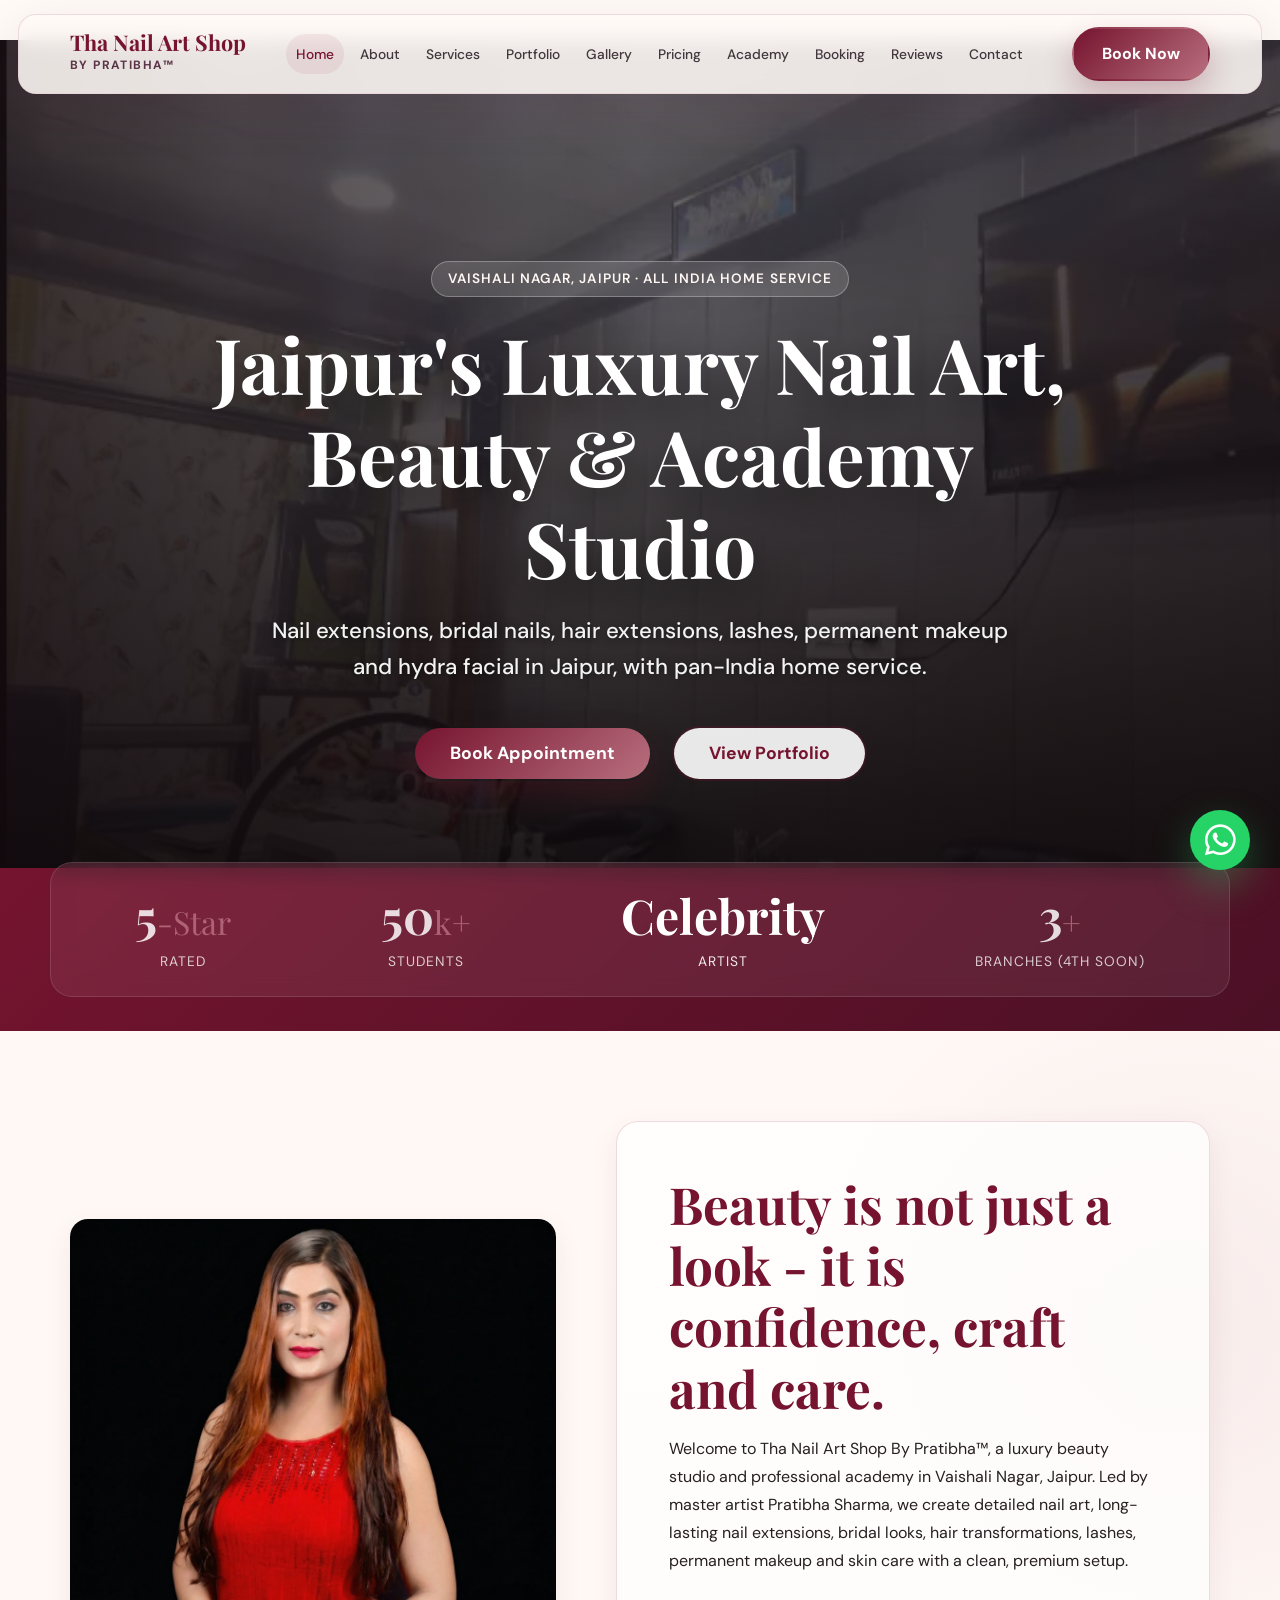
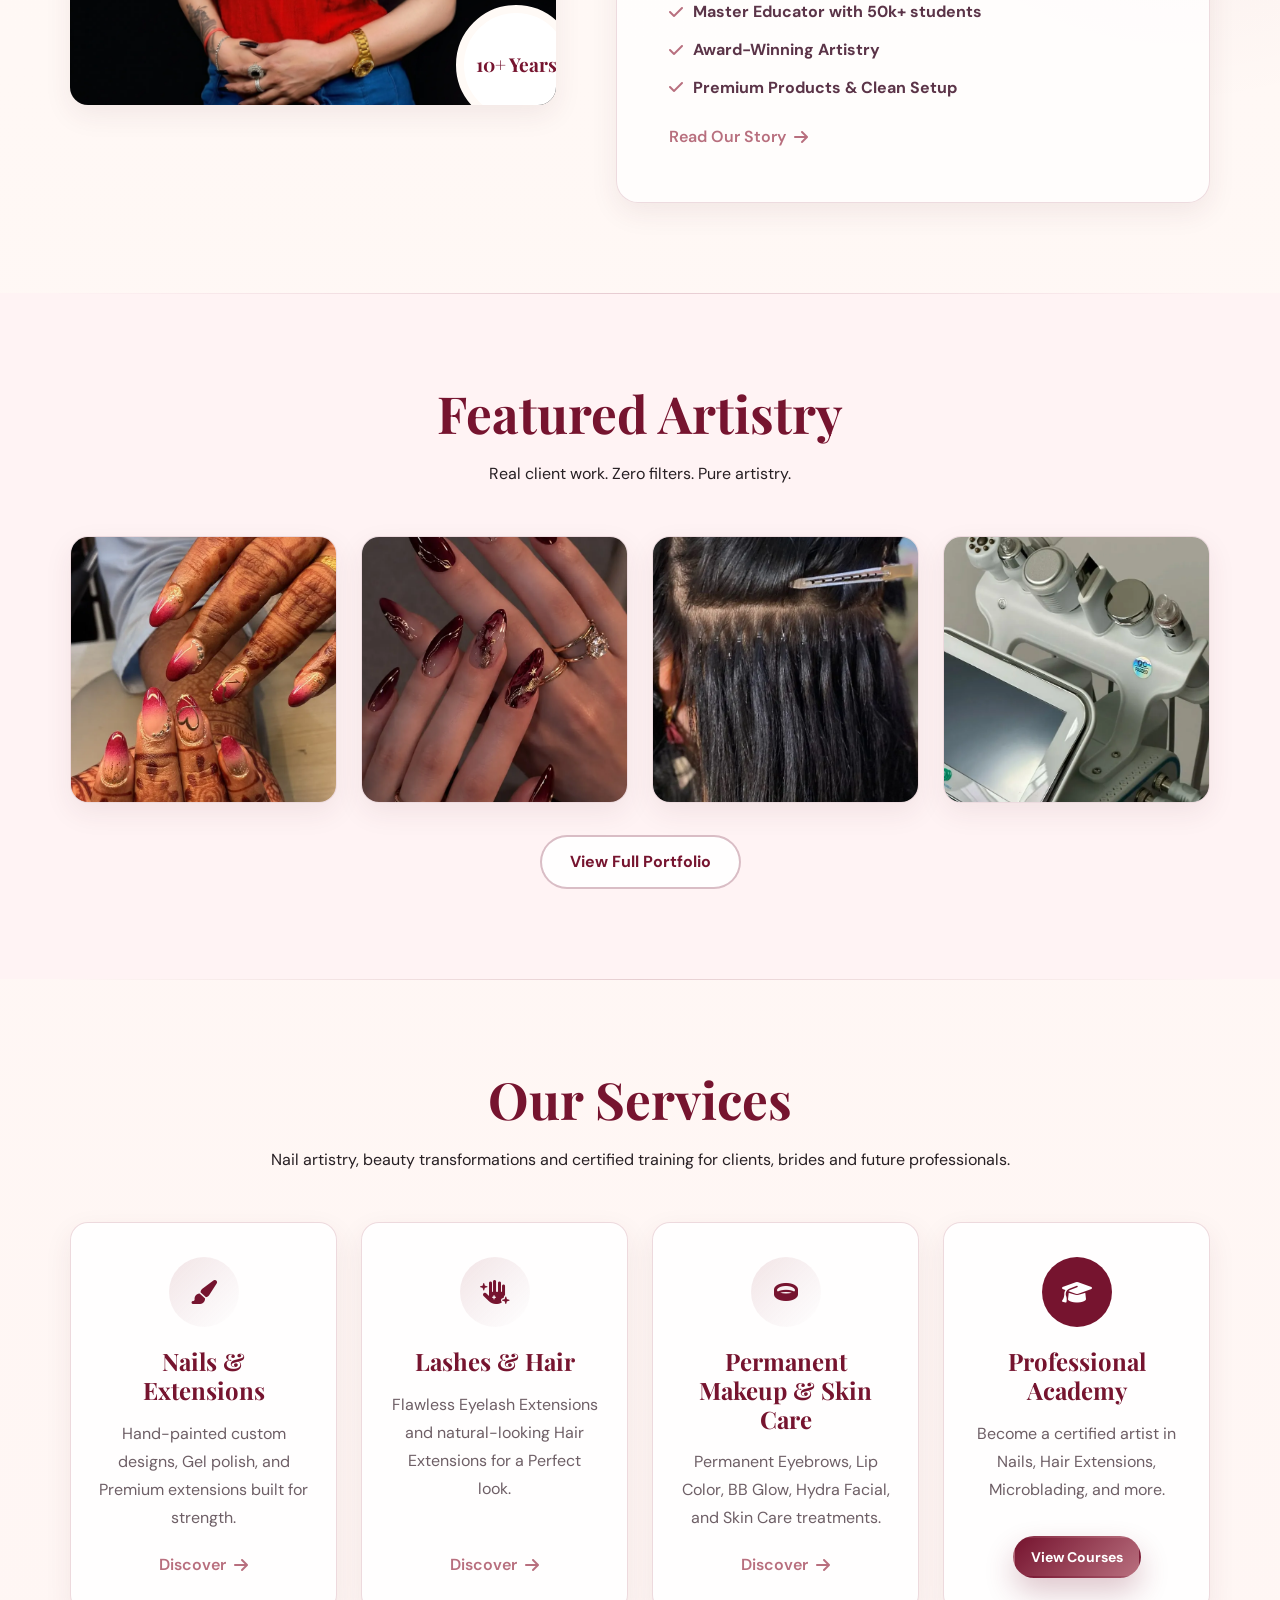
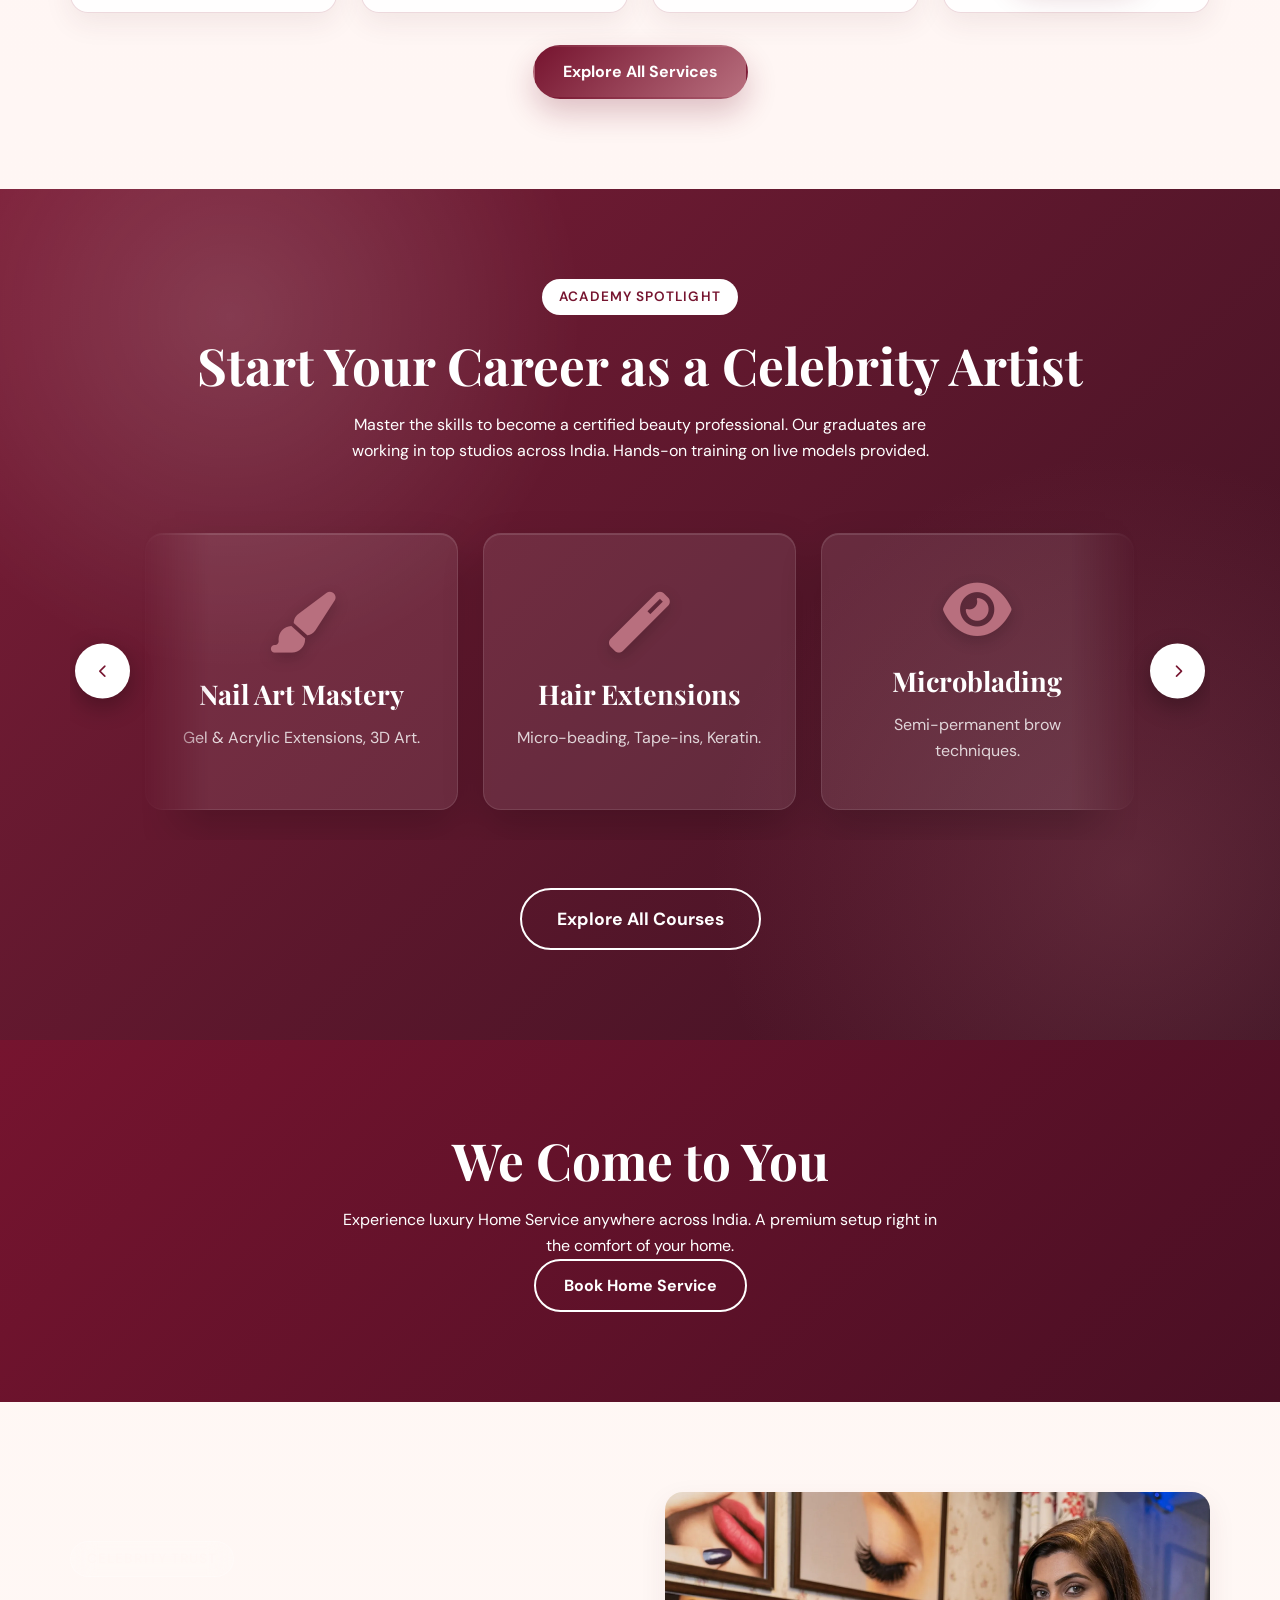
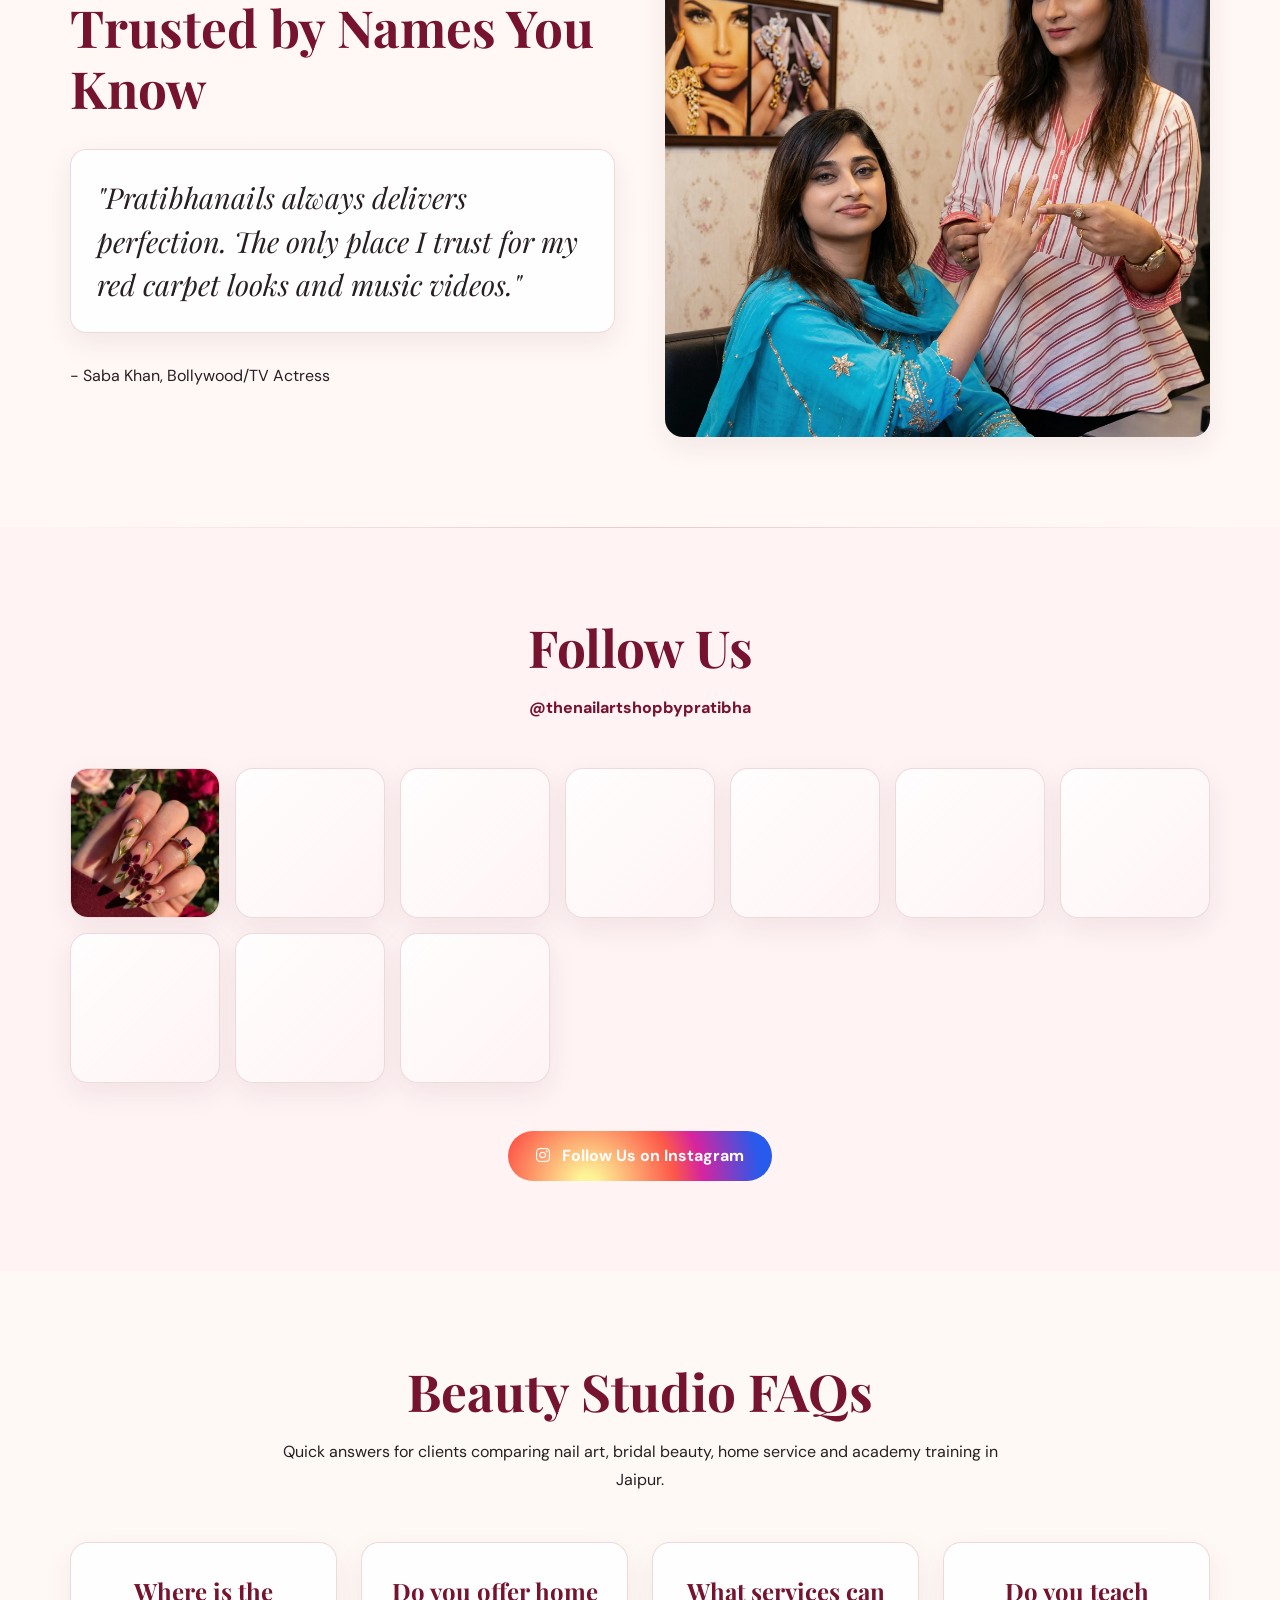
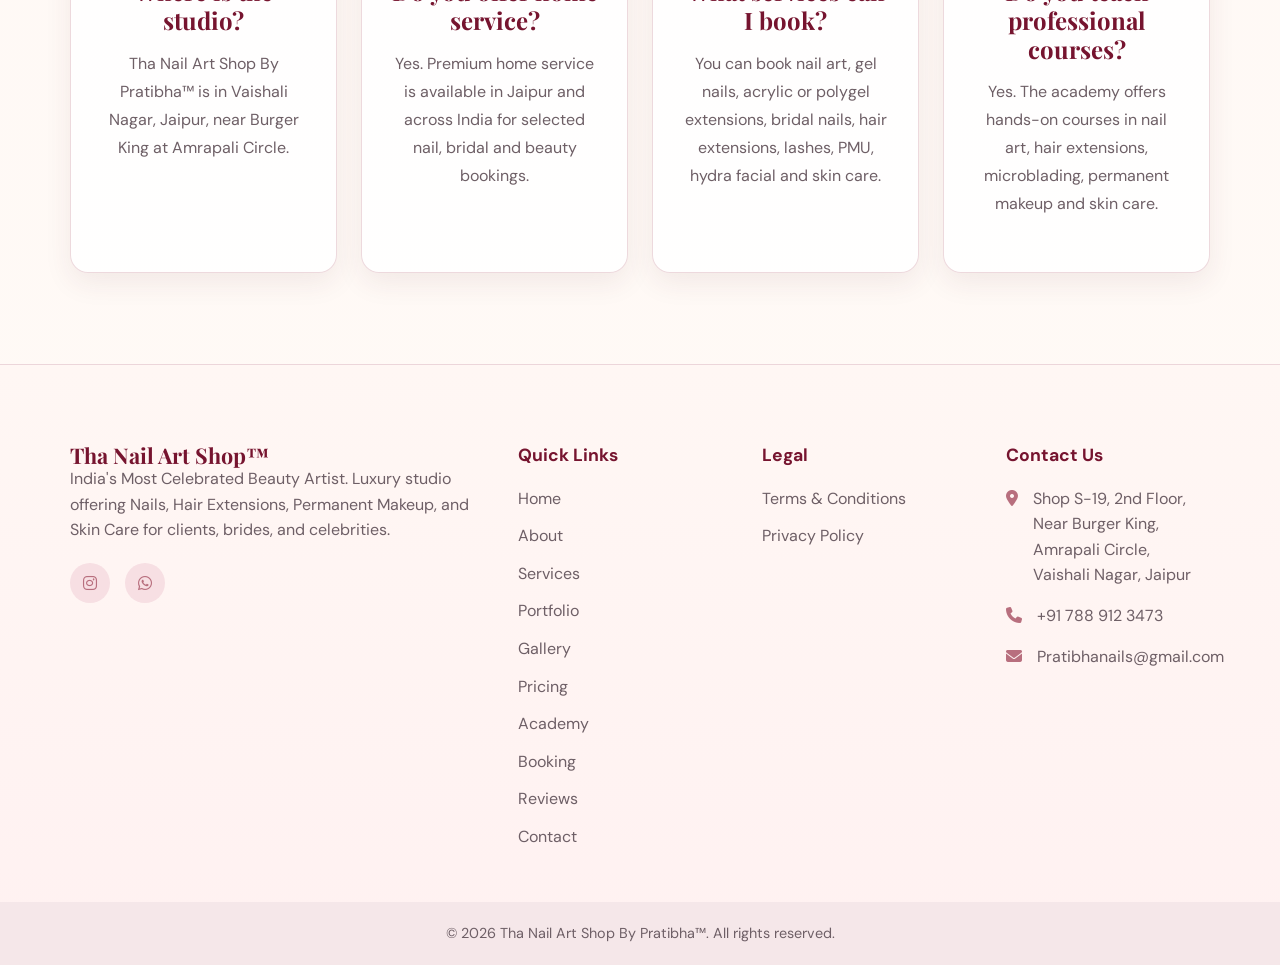
==== commit 28ad903c: "Address PageSpeed render and image audits" ====
--- a/index.html
+++ b/index.html
@@ -17,33 +17,44 @@
     <meta property="og:title" content="Best Nail Art Studio Jaipur | Bridal Nails &amp; PMU">
     <meta property="og:description" content="Tha Nail Art Shop By Pratibha™ is a luxury beauty studio in Vaishali Nagar, Jaipur for nail art, nail extensions, bridal nails, hair extensions, lashes, permanent makeup, hydra facial, skin care, academy training and pan-India home service.">
     <meta property="og:url" content="https://pratibhanails.com/">
-    <meta property="og:image" content="https://pratibhanails.com/images/about_pratibha_sharma.webp">
+    <meta property="og:image" content="https://pratibhanails.com/images/about/about_Pratibha_Sharma.webp">
     <meta property="og:image:alt" content="Tha Nail Art Shop By Pratibha™ luxury nail art and beauty studio in Jaipur">
     <meta name="twitter:card" content="summary_large_image">
     <meta name="twitter:title" content="Best Nail Art Studio Jaipur | Bridal Nails &amp; PMU">
     <meta name="twitter:description" content="Tha Nail Art Shop By Pratibha™ is a luxury beauty studio in Vaishali Nagar, Jaipur for nail art, nail extensions, bridal nails, hair extensions, lashes, permanent makeup, hydra facial, skin care, academy training and pan-India home service.">
-    <meta name="twitter:image" content="https://pratibhanails.com/images/about_pratibha_sharma.webp">
+    <meta name="twitter:image" content="https://pratibhanails.com/images/about/about_Pratibha_Sharma.webp">
     <meta name="geo.region" content="IN-RJ">
     <meta name="geo.placename" content="Vaishali Nagar, Jaipur, Rajasthan">
     <meta name="geo.position" content="26.9112389;75.7394810">
     <meta name="ICBM" content="26.9112389, 75.7394810">
-    <link rel="icon" type="image/png" href="https://res.cloudinary.com/dz3ixer7i/image/upload/v1775990809/remove-photos-background-removed_vrqcuz.png">
+    <link rel="icon" type="image/webp" href="images/about/about_Pratibha_Sharma.webp">
     <link rel="preconnect" href="https://fonts.googleapis.com">
     <link rel="preconnect" href="https://fonts.gstatic.com" crossorigin>
-    <link rel="preconnect" href="https://res.cloudinary.com">
-    <link rel="dns-prefetch" href="https://res.cloudinary.com">
     <link rel="dns-prefetch" href="https://cdnjs.cloudflare.com">
-    <link href="https://fonts.googleapis.com/css2?family=DM+Sans:opsz,wght@9..40,400;9..40,500;9..40,700&family=Playfair+Display:ital,wght@0,400;0,600;0,700;1,400&display=swap" rel="stylesheet">
-    <link rel="stylesheet" href="https://cdnjs.cloudflare.com/ajax/libs/font-awesome/6.4.0/css/all.min.css">
+    <link rel="preload" href="https://fonts.googleapis.com/css2?family=DM+Sans:opsz,wght@9..40,400;9..40,500;9..40,700&family=Playfair+Display:ital,wght@0,400;0,600;0,700;1,400&display=swap" as="style" onload="this.onload=null;this.rel='stylesheet'">
+    <noscript><link rel="stylesheet" href="https://fonts.googleapis.com/css2?family=DM+Sans:opsz,wght@9..40,400;9..40,500;9..40,700&family=Playfair+Display:ital,wght@0,400;0,600;0,700;1,400&display=swap"></noscript>
+    <link rel="preload" href="https://cdnjs.cloudflare.com/ajax/libs/font-awesome/6.4.0/css/all.min.css" as="style" onload="this.onload=null;this.rel='stylesheet'">
+    <noscript><link rel="stylesheet" href="https://cdnjs.cloudflare.com/ajax/libs/font-awesome/6.4.0/css/all.min.css"></noscript>
     <link rel="preload" href="css/style.css" as="style">
     <link rel="stylesheet" href="css/style.css">
-    <link rel="preload" as="image" href="https://res.cloudinary.com/dz3ixer7i/image/upload/v1776184909/upscaled__16.jpeg_202604142207_1_ci8n72.webp" fetchpriority="high">
-    <script async src="https://www.googletagmanager.com/gtag/js?id=G-4FRKKSPNCN"></script>
+    <link rel="preload" as="image" href="images/studio/Studio-image.webp" fetchpriority="high">
     <script>
       window.dataLayer = window.dataLayer || [];
       function gtag(){dataLayer.push(arguments);}
-      gtag('js', new Date());
-      gtag('config', 'G-4FRKKSPNCN');
+      function loadAnalytics(){
+        if (window.__analyticsLoaded) return;
+        window.__analyticsLoaded = true;
+        const s = document.createElement('script');
+        s.src = 'https://www.googletagmanager.com/gtag/js?id=G-4FRKKSPNCN';
+        s.async = true;
+        document.head.appendChild(s);
+        gtag('js', new Date());
+        gtag('config', 'G-4FRKKSPNCN');
+      }
+      window.addEventListener('load', () => {
+        if ('requestIdleCallback' in window) requestIdleCallback(loadAnalytics, { timeout: 3500 });
+        else setTimeout(loadAnalytics, 1800);
+      }, { once: true });
     </script>
     <script type="application/ld+json">{
   "@context": "https://schema.org",
@@ -53,7 +64,7 @@
       "@id": "https://pratibhanails.com/#beautysalon",
       "name": "Tha Nail Art Shop By Pratibha™",
       "url": "https://pratibhanails.com",
-      "image": "https://pratibhanails.com/images/about_pratibha_sharma.webp",
+      "image": "https://pratibhanails.com/images/about/about_Pratibha_Sharma.webp",
       "telephone": "+91 788 912 3473",
       "email": "Pratibhanails@gmail.com",
       "priceRange": "₹₹",
@@ -269,19 +280,19 @@
             <section class="stats-strip">
                 <div class="container stats-container">
                     <div class="stat-item counter-box">
-                        <h3 class="counter" data-target="5">0</h3><span>-Star</span>
+                        <div class="stat-number counter" data-target="5">0</div><span>-Star</span>
                         <p>Rated</p>
                     </div>
                     <div class="stat-item counter-box">
-                        <h3 class="counter" data-target="50">0</h3><span>k+</span>
+                        <div class="stat-number counter" data-target="50">0</div><span>k+</span>
                         <p>Students</p>
                     </div>
                     <div class="stat-item counter-box">
-                        <h3>Celebrity</h3>
+                        <div class="stat-number">Celebrity</div>
                         <p>Artist</p>
                     </div>
                     <div class="stat-item counter-box">
-                        <h3 class="counter" data-target="3">0</h3><span>+</span>
+                        <div class="stat-number counter" data-target="3">0</div><span>+</span>
                         <p>Branches (4th Soon)</p>
                     </div>
                 </div>
@@ -290,7 +301,7 @@
             <section class="intro section">
                 <div class="container intro-container">
                     <div class="intro-image img-hover">
-                        <img width="600" height="600" src="images/about_pratibha_sharma.webp" alt="Pratibha Sharma" loading="lazy" decoding="async">
+                        <img width="600" height="600" src="images/about/about_Pratibha_Sharma.webp" alt="Pratibha Sharma" loading="lazy" decoding="async">
                         <div class="floating-badge">10+ Years</div>
                     </div>
                     <div class="intro-text">
@@ -429,7 +440,7 @@
                         <blockquote class="testimonial-large">
                             "Pratibhanails always delivers perfection. The only place I trust for my red carpet looks and music videos."
                         </blockquote>
-                        <h4 class="testimonial-author">- Saba Khan, Bollywood/TV Actress</h4>
+                        <p class="testimonial-author">- Saba Khan, Bollywood/TV Actress</p>
                     </div>
                     <div class="celebrity-image img-hover">
                         <img width="600" height="600" src="images/cleb/Celebrity_(1).webp" alt="Celebrity" loading="lazy" decoding="async">
--- a/css/style.css
+++ b/css/style.css
@@ -124,7 +124,7 @@
 
 /* Hero Section */
 main { padding-top: 75px; }
-.hero { min-height: 90vh; display: flex; align-items: center; justify-content: center; background: url('https://res.cloudinary.com/dz3ixer7i/image/upload/v1776184909/upscaled__16.jpeg_202604142207_1_ci8n72.webp') center/cover no-repeat; position: relative; margin-top: -75px; padding: 135px 0 60px; }
+.hero { min-height: 90vh; display: flex; align-items: center; justify-content: center; background: url('../images/studio/Studio-image.webp') center/cover no-repeat; position: relative; margin-top: -75px; padding: 135px 0 60px; }
 .hero-overlay { position: absolute; top: 0; left: 0; right: 0; bottom: 0; background: linear-gradient(to bottom, rgba(0,0,0,0.5), rgba(0,0,0,0.8)); }
 .hero-content { position: relative; z-index: 1; max-width: 800px; }
 .badge { display: inline-block; padding: 6px 16px; background-color: var(--burgundy); color: var(--white); border-radius: 50px; font-size: 0.85rem; font-weight: 600; text-transform: uppercase; margin-bottom: 20px; border: 1px solid rgba(255,255,255,0.2); }
@@ -135,12 +135,13 @@
 /* Stats Strip */
 .stats-strip { background-color: var(--burgundy); color: var(--white); padding: 50px 0; }
 .stats-container { display: flex; justify-content: space-around; text-align: center; flex-wrap: wrap; gap: 30px; }
-.stat-item h3 { color: var(--white); font-size: 3rem; margin-bottom: 5px; display: inline-block; font-variant-numeric: tabular-nums; }
+.stat-item h3,
+.stat-item .stat-number { color: var(--white); font-family: var(--font-heading); font-size: 3rem; line-height: 1.2; margin-bottom: 5px; display: inline-block; font-variant-numeric: tabular-nums; font-weight: 700; }
 .stat-item span { font-size: 2rem; font-family: var(--font-heading); color: var(--primary); }
 .stat-item p { font-size: 1.1rem; opacity: 0.9; text-transform: uppercase; letter-spacing: 1px; }
 
 /* Page Header */
-.page-header { background: var(--secondary) url('https://res.cloudinary.com/dz3ixer7i/image/upload/v1776189462/Inside_the_studio_wkrmqf.webp') center/cover; position: relative; padding: 100px 0; text-align: center; }
+.page-header { background: var(--secondary) url('../images/studio/Studio-image.webp') center/cover; position: relative; padding: 100px 0; text-align: center; }
 .page-header::before { content: ''; position: absolute; top: 0; left: 0; right: 0; bottom: 0; background: rgba(253, 251, 247, 0.9); }
 .page-header .container { position: relative; z-index: 1; }
 
@@ -247,7 +248,7 @@
     .mobile-menu-toggle.active span:nth-child(3) { transform: translateY(-8px) rotate(-45deg); }
 }
 @media (max-width: 768px) {
-    .hero { background: url('https://res.cloudinary.com/dz3ixer7i/image/upload/v1776184910/upscaled__16.jpeg_202604142207_s3qs7d.webp') center/cover no-repeat; }
+    .hero { background: url('../images/studio/Studio-image.webp') center/cover no-repeat; }
     .hero-title { font-size: 2.5rem; }
     .hero-subtitle { font-size: 1.2rem; }
     .hero-actions { flex-direction: column; }
@@ -271,8 +272,35 @@
 .lightbox.active { opacity: 1; pointer-events: auto; }
 .lightbox img { max-width: 90%; max-height: 90vh; border-radius: 8px; box-shadow: 0 10px 30px rgba(0,0,0,0.5); transform: scale(0.9); transition: transform 0.3s cubic-bezier(0.25, 0.8, 0.25, 1); object-fit: contain; }
 .lightbox.active img { transform: scale(1); }
-.lightbox-close { position: absolute; top: 20px; right: 30px; font-size: 50px; color: white; cursor: pointer; text-shadow: 0 2px 5px rgba(0,0,0,0.5); z-index: 2001; transition: transform 0.2s; }
+.lightbox-close { position: absolute; top: 20px; left: 24px; width: 52px; height: 52px; border: 1px solid rgba(255,255,255,0.28); border-radius: 50%; background: rgba(255,255,255,0.14); font-size: 22px; color: white; cursor: pointer; text-shadow: 0 2px 5px rgba(0,0,0,0.5); z-index: 2001; transition: transform 0.2s; }
 .lightbox-close:hover { transform: scale(1.1); }
+.lightbox-nav {
+    position: absolute;
+    top: 50%;
+    z-index: 2001;
+    width: 54px;
+    height: 54px;
+    border: 1px solid rgba(255,255,255,0.28);
+    border-radius: 50%;
+    background: rgba(255,255,255,0.14);
+    color: var(--white);
+    display: inline-flex;
+    align-items: center;
+    justify-content: center;
+    cursor: pointer;
+    transform: translateY(-50%);
+    backdrop-filter: blur(12px);
+    transition: background 0.2s ease, transform 0.2s ease;
+}
+.lightbox-nav:hover {
+    background: rgba(255,255,255,0.24);
+    transform: translateY(-50%) scale(1.05);
+}
+.lightbox-nav[hidden] {
+    display: none !important;
+}
+.lightbox-prev { left: clamp(14px, 4vw, 42px); }
+.lightbox-next { right: clamp(14px, 4vw, 42px); }
 
 /* Interactive Images */
 img:not(.no-lightbox), video:not(.no-lightbox) { cursor: zoom-in; }
@@ -328,7 +356,7 @@
 
 /* Hero Section */
 main { padding-top: 75px; }
-.hero { min-height: 90vh; display: flex; align-items: center; justify-content: center; background: url('https://res.cloudinary.com/dz3ixer7i/image/upload/v1776184909/upscaled__16.jpeg_202604142207_1_ci8n72.webp') center/cover no-repeat; position: relative; margin-top: -75px; padding: 135px 0 60px; }
+.hero { min-height: 90vh; display: flex; align-items: center; justify-content: center; background: url('../images/studio/Studio-image.webp') center/cover no-repeat; position: relative; margin-top: -75px; padding: 135px 0 60px; }
 .hero-overlay { position: absolute; top: 0; left: 0; right: 0; bottom: 0; background: linear-gradient(to bottom, rgba(0,0,0,0.5), rgba(0,0,0,0.8)); }
 .hero-content { position: relative; z-index: 1; max-width: 800px; }
 .badge { display: inline-block; padding: 6px 16px; background-color: var(--burgundy); color: var(--white); border-radius: 50px; font-size: 0.85rem; font-weight: 600; text-transform: uppercase; margin-bottom: 20px; border: 1px solid rgba(255,255,255,0.2); }
@@ -339,12 +367,13 @@
 /* Stats Strip */
 .stats-strip { background-color: var(--burgundy); color: var(--white); padding: 50px 0; }
 .stats-container { display: flex; justify-content: space-around; text-align: center; flex-wrap: wrap; gap: 30px; }
-.stat-item h3 { color: var(--white); font-size: 3rem; margin-bottom: 5px; display: inline-block; font-variant-numeric: tabular-nums; }
+.stat-item h3,
+.stat-item .stat-number { color: var(--white); font-family: var(--font-heading); font-size: 3rem; line-height: 1.2; margin-bottom: 5px; display: inline-block; font-variant-numeric: tabular-nums; font-weight: 700; }
 .stat-item span { font-size: 2rem; font-family: var(--font-heading); color: var(--primary); }
 .stat-item p { font-size: 1.1rem; opacity: 0.9; text-transform: uppercase; letter-spacing: 1px; }
 
 /* Page Header */
-.page-header { background: var(--secondary) url('https://res.cloudinary.com/dz3ixer7i/image/upload/v1776189462/Inside_the_studio_wkrmqf.webp') center/cover; position: relative; padding: 100px 0; text-align: center; }
+.page-header { background: var(--secondary) url('../images/studio/Studio-image.webp') center/cover; position: relative; padding: 100px 0; text-align: center; }
 .page-header::before { content: ''; position: absolute; top: 0; left: 0; right: 0; bottom: 0; background: rgba(253, 251, 247, 0.9); }
 .page-header .container { position: relative; z-index: 1; }
 
@@ -443,7 +472,7 @@
     .mobile-menu-toggle.active span:nth-child(3) { transform: translateY(-8px) rotate(-45deg); }
 }
 @media (max-width: 768px) {
-    .hero { background: url('https://res.cloudinary.com/dz3ixer7i/image/upload/v1776184910/upscaled__16.jpeg_202604142207_s3qs7d.webp') center/cover no-repeat; }
+    .hero { background: url('../images/studio/Studio-image.webp') center/cover no-repeat; }
     .hero-title { font-size: 2.5rem; }
     .hero-subtitle { font-size: 1.2rem; }
     .hero-actions { flex-direction: column; }
@@ -466,8 +495,35 @@
 .lightbox.active { opacity: 1; pointer-events: auto; }
 .lightbox img { max-width: 90%; max-height: 90vh; border-radius: 8px; box-shadow: 0 10px 30px rgba(0,0,0,0.5); transform: scale(0.9); transition: transform 0.3s cubic-bezier(0.25, 0.8, 0.25, 1); object-fit: contain; }
 .lightbox.active img { transform: scale(1); }
-.lightbox-close { position: absolute; top: 20px; right: 30px; font-size: 50px; color: white; cursor: pointer; text-shadow: 0 2px 5px rgba(0,0,0,0.5); z-index: 2001; transition: transform 0.2s; }
+.lightbox-close { position: absolute; top: 20px; left: 24px; width: 52px; height: 52px; border: 1px solid rgba(255,255,255,0.28); border-radius: 50%; background: rgba(255,255,255,0.14); font-size: 22px; color: white; cursor: pointer; text-shadow: 0 2px 5px rgba(0,0,0,0.5); z-index: 2001; transition: transform 0.2s; }
 .lightbox-close:hover { transform: scale(1.1); }
+.lightbox-nav {
+    position: absolute;
+    top: 50%;
+    z-index: 2001;
+    width: 54px;
+    height: 54px;
+    border: 1px solid rgba(255,255,255,0.28);
+    border-radius: 50%;
+    background: rgba(255,255,255,0.14);
+    color: var(--white);
+    display: inline-flex;
+    align-items: center;
+    justify-content: center;
+    cursor: pointer;
+    transform: translateY(-50%);
+    backdrop-filter: blur(12px);
+    transition: background 0.2s ease, transform 0.2s ease;
+}
+.lightbox-nav:hover {
+    background: rgba(255,255,255,0.24);
+    transform: translateY(-50%) scale(1.05);
+}
+.lightbox-nav[hidden] {
+    display: none !important;
+}
+.lightbox-prev { left: clamp(14px, 4vw, 42px); }
+.lightbox-next { right: clamp(14px, 4vw, 42px); }
 
 /* Interactive Images */
 img:not(.no-lightbox), video:not(.no-lightbox) { cursor: zoom-in; }
@@ -871,6 +927,29 @@
     min-width: 190px;
 }
 
+.hero-actions {
+    position: relative;
+    z-index: 3;
+    align-items: center;
+    background: transparent !important;
+    border: 0 !important;
+    box-shadow: none !important;
+}
+
+.hero-actions .btn {
+    display: inline-flex;
+    align-items: center;
+    justify-content: center;
+    line-height: 1.2;
+    contain: paint;
+}
+
+.hero-actions .btn-outline-light {
+    background: rgba(255,255,255,0.08);
+    border-color: rgba(255,255,255,0.72);
+    box-shadow: inset 0 0 0 1px rgba(255,255,255,0.14);
+}
+
 .stats-strip {
     background: linear-gradient(135deg, #76142f, #4b1025);
     padding: 34px 0;
@@ -1130,6 +1209,69 @@
     .pricing-card,
     .booking-card {
         padding: 26px 22px;
+    }
+}
+
+@media (max-width: 768px), (prefers-reduced-motion: reduce) {
+    *,
+    *::before,
+    *::after {
+        scroll-behavior: auto !important;
+    }
+
+    .navbar,
+    .nav-links,
+    .badge,
+    .hero-content,
+    .stats-container,
+    .lightbox,
+    .lightbox-nav,
+    .instagram-card {
+        backdrop-filter: none !important;
+        -webkit-backdrop-filter: none !important;
+    }
+
+    .floating-whatsapp {
+        animation: none !important;
+        bottom: 92px !important;
+        right: 18px !important;
+        width: 52px !important;
+        height: 52px !important;
+        font-size: 28px !important;
+        box-shadow: 0 10px 24px rgba(37, 211, 102, 0.24) !important;
+        z-index: 980 !important;
+    }
+
+    .gallery-item:hover img,
+    .masonry-item:hover img,
+    .service-card:hover,
+    .service-card-detailed:hover,
+    .pricing-card.popular,
+    .btn-primary:hover,
+    .btn-outline:hover {
+        transform: none !important;
+    }
+
+    .fade-in,
+    .slide-up,
+    .slide-right,
+    .slide-left {
+        opacity: 1 !important;
+        transform: none !important;
+        transition: none !important;
+    }
+
+    .gallery-item,
+    .masonry-item,
+    .insta-item,
+    .filter-item {
+        transform: none !important;
+        transition: opacity 0.16s ease !important;
+        will-change: auto !important;
+    }
+
+    .hero-overlay {
+        background: linear-gradient(to bottom, rgba(18, 9, 13, 0.54), rgba(18, 9, 13, 0.82)) !important;
     }
 }
 
@@ -1491,3 +1633,268 @@
 .page-header {
     background: var(--secondary) url('../images/studio/Studio-image.webp') center/cover !important;
 }
+
+/* Remove the top body strip so hero imagery sits cleanly behind the navigation */
+main {
+    padding-top: 0 !important;
+}
+
+.hero {
+    margin-top: 0 !important;
+    padding-top: clamp(150px, 18vw, 190px) !important;
+}
+
+.page-header {
+    margin-top: 0 !important;
+    padding-top: clamp(145px, 16vw, 175px) !important;
+}
+
+.services-editorial-band {
+    padding-top: 0 !important;
+}
+
+.services-editorial-content {
+    max-width: 960px;
+    margin: 0 auto;
+    padding: clamp(28px, 5vw, 46px);
+    border: 1px solid rgba(118, 20, 47, 0.14);
+    border-radius: 18px;
+    background: linear-gradient(135deg, rgba(255, 255, 255, 0.86), rgba(255, 243, 244, 0.74));
+    box-shadow: 0 24px 70px rgba(118, 20, 47, 0.11);
+    text-align: center;
+}
+
+.services-editorial-content .seo-copy {
+    margin: 0 auto;
+    max-width: 780px;
+}
+
+@media (max-width: 768px) {
+    .hero {
+        padding-top: 138px !important;
+    }
+
+    .page-header {
+        padding-top: 132px !important;
+    }
+}
+
+/* Restore the premium floating navigation while covering the top edge behind it */
+.navbar {
+    top: 14px !important;
+    left: 18px !important;
+    right: 18px !important;
+    border: 1px solid rgba(234, 211, 216, 0.82) !important;
+    border-radius: 18px !important;
+}
+
+.navbar::before {
+    content: none !important;
+    display: none !important;
+}
+
+@media (max-width: 768px) {
+    .navbar {
+        top: 10px !important;
+        left: 10px !important;
+        right: 10px !important;
+        border-radius: 16px !important;
+    }
+}
+
+.hero-actions .btn {
+    position: relative;
+    isolation: isolate;
+    overflow: hidden;
+    background-clip: padding-box;
+}
+
+.hero-actions .btn::before,
+.hero-actions .btn::after {
+    content: none !important;
+    display: none !important;
+}
+
+.hero-actions .btn-primary {
+    border-color: transparent !important;
+    outline: 0 !important;
+}
+
+body.menu-open,
+body.lightbox-open {
+    overflow: hidden !important;
+    touch-action: none;
+}
+
+/* Final mobile navigation sizing and WhatsApp placement */
+@media (max-width: 991px) {
+    .nav-links {
+        top: 78px !important;
+        left: 10px !important;
+        right: 10px !important;
+        width: auto !important;
+        height: calc(100dvh - 96px) !important;
+        max-height: calc(100dvh - 96px) !important;
+        padding: clamp(18px, 5vw, 28px) clamp(14px, 4vw, 22px) !important;
+        display: grid !important;
+        grid-template-columns: repeat(2, minmax(0, 1fr)) !important;
+        align-content: start !important;
+        gap: clamp(10px, 2.8vw, 14px) !important;
+        overflow-y: auto !important;
+        border-radius: 22px !important;
+        background: rgba(255, 250, 246, 0.98) !important;
+        box-shadow: 0 24px 70px rgba(80, 37, 52, 0.18) !important;
+    }
+
+    .nav-links a {
+        width: 100% !important;
+        min-height: 48px !important;
+        padding: 12px 10px !important;
+        display: inline-flex !important;
+        align-items: center !important;
+        justify-content: center !important;
+        text-align: center !important;
+        font-size: clamp(0.92rem, 3.7vw, 1.06rem) !important;
+        line-height: 1.15 !important;
+        border-radius: 14px !important;
+        background: rgba(255,255,255,0.74) !important;
+        border: 1px solid rgba(118, 20, 47, 0.1) !important;
+    }
+
+    .nav-links a.active,
+    .nav-links a:hover {
+        background: rgba(118, 20, 47, 0.11) !important;
+    }
+}
+
+@media (max-width: 520px) {
+    .nav-links {
+        grid-template-columns: 1fr !important;
+        gap: 9px !important;
+    }
+
+    .nav-links a {
+        min-height: 44px !important;
+        font-size: 1rem !important;
+    }
+}
+
+@media (max-width: 768px) {
+    .floating-whatsapp {
+        bottom: 20px !important;
+        right: 20px !important;
+        width: 50px !important;
+        height: 50px !important;
+        font-size: 28px !important;
+        z-index: 999 !important;
+    }
+}
+
+/* Final publish hardening: stable scroll, unified theme, reliable gallery controls */
+html,
+body,
+main,
+.section,
+.footer {
+    overflow-anchor: none;
+}
+
+img,
+video,
+iframe {
+    max-width: 100%;
+}
+
+.footer {
+    background:
+        linear-gradient(180deg, #fff7f4 0%, #fff1f1 100%) !important;
+    color: var(--text-main);
+}
+
+.footer-bottom {
+    background: #f5e7e9 !important;
+}
+
+.instagram-feed .link-btn,
+.instagram-feed .text-primary {
+    color: #76142f !important;
+}
+
+.instagram-feed .link-btn {
+    font-weight: 800;
+}
+
+.instagram-feed .link-btn::after {
+    background-color: #76142f !important;
+}
+
+.page-header,
+.academy-hero {
+    color: var(--burgundy) !important;
+}
+
+.academy-hero {
+    min-height: 330px !important;
+    display: flex !important;
+    align-items: center !important;
+    justify-content: center !important;
+    padding: clamp(145px, 16vw, 175px) 0 70px !important;
+    background:
+        linear-gradient(135deg, rgba(255,250,246,0.94), rgba(255,243,244,0.88)),
+        url('../images/studio/Studio-image.webp') center/cover !important;
+}
+
+.academy-hero .container {
+    position: relative;
+    z-index: 1;
+}
+
+.academy-hero-title,
+.page-title {
+    color: var(--burgundy) !important;
+}
+
+.academy-hero-subtitle,
+.page-subtitle {
+    color: var(--mauve) !important;
+}
+
+.course-card,
+.topic-card,
+.pricing-card,
+.service-card,
+.service-card-detailed,
+.booking-card,
+.form-card,
+.testimonial-large {
+    border: 1px solid rgba(234, 211, 216, 0.86) !important;
+    background: rgba(255,255,255,0.86) !important;
+    box-shadow: var(--shadow-sm) !important;
+}
+
+.course-card:hover,
+.topic-card:hover,
+.pricing-card:hover,
+.service-card:hover,
+.service-card-detailed:hover {
+    border-color: rgba(118, 20, 47, 0.25) !important;
+    box-shadow: var(--shadow-md) !important;
+}
+
+.lightbox-content-container {
+    touch-action: pan-y;
+}
+
+@media (max-width: 768px) {
+    html {
+        scroll-behavior: auto !important;
+    }
+
+    body {
+        min-height: 100dvh;
+    }
+
+    .footer {
+        transform: translateZ(0);
+    }
+}
--- a/css/style.css
+++ b/css/style.css
@@ -124,7 +124,7 @@
 
 /* Hero Section */
 main { padding-top: 75px; }
-.hero { min-height: 90vh; display: flex; align-items: center; justify-content: center; background: url('https://res.cloudinary.com/dz3ixer7i/image/upload/v1776184909/upscaled__16.jpeg_202604142207_1_ci8n72.webp') center/cover no-repeat; position: relative; margin-top: -75px; padding: 135px 0 60px; }
+.hero { min-height: 90vh; display: flex; align-items: center; justify-content: center; background: url('../images/studio/Studio-image.webp') center/cover no-repeat; position: relative; margin-top: -75px; padding: 135px 0 60px; }
 .hero-overlay { position: absolute; top: 0; left: 0; right: 0; bottom: 0; background: linear-gradient(to bottom, rgba(0,0,0,0.5), rgba(0,0,0,0.8)); }
 .hero-content { position: relative; z-index: 1; max-width: 800px; }
 .badge { display: inline-block; padding: 6px 16px; background-color: var(--burgundy); color: var(--white); border-radius: 50px; font-size: 0.85rem; font-weight: 600; text-transform: uppercase; margin-bottom: 20px; border: 1px solid rgba(255,255,255,0.2); }
@@ -135,12 +135,13 @@
 /* Stats Strip */
 .stats-strip { background-color: var(--burgundy); color: var(--white); padding: 50px 0; }
 .stats-container { display: flex; justify-content: space-around; text-align: center; flex-wrap: wrap; gap: 30px; }
-.stat-item h3 { color: var(--white); font-size: 3rem; margin-bottom: 5px; display: inline-block; font-variant-numeric: tabular-nums; }
+.stat-item h3,
+.stat-item .stat-number { color: var(--white); font-family: var(--font-heading); font-size: 3rem; line-height: 1.2; margin-bottom: 5px; display: inline-block; font-variant-numeric: tabular-nums; font-weight: 700; }
 .stat-item span { font-size: 2rem; font-family: var(--font-heading); color: var(--primary); }
 .stat-item p { font-size: 1.1rem; opacity: 0.9; text-transform: uppercase; letter-spacing: 1px; }
 
 /* Page Header */
-.page-header { background: var(--secondary) url('https://res.cloudinary.com/dz3ixer7i/image/upload/v1776189462/Inside_the_studio_wkrmqf.webp') center/cover; position: relative; padding: 100px 0; text-align: center; }
+.page-header { background: var(--secondary) url('../images/studio/Studio-image.webp') center/cover; position: relative; padding: 100px 0; text-align: center; }
 .page-header::before { content: ''; position: absolute; top: 0; left: 0; right: 0; bottom: 0; background: rgba(253, 251, 247, 0.9); }
 .page-header .container { position: relative; z-index: 1; }
 
@@ -247,7 +248,7 @@
     .mobile-menu-toggle.active span:nth-child(3) { transform: translateY(-8px) rotate(-45deg); }
 }
 @media (max-width: 768px) {
-    .hero { background: url('https://res.cloudinary.com/dz3ixer7i/image/upload/v1776184910/upscaled__16.jpeg_202604142207_s3qs7d.webp') center/cover no-repeat; }
+    .hero { background: url('../images/studio/Studio-image.webp') center/cover no-repeat; }
     .hero-title { font-size: 2.5rem; }
     .hero-subtitle { font-size: 1.2rem; }
     .hero-actions { flex-direction: column; }
@@ -271,8 +272,35 @@
 .lightbox.active { opacity: 1; pointer-events: auto; }
 .lightbox img { max-width: 90%; max-height: 90vh; border-radius: 8px; box-shadow: 0 10px 30px rgba(0,0,0,0.5); transform: scale(0.9); transition: transform 0.3s cubic-bezier(0.25, 0.8, 0.25, 1); object-fit: contain; }
 .lightbox.active img { transform: scale(1); }
-.lightbox-close { position: absolute; top: 20px; right: 30px; font-size: 50px; color: white; cursor: pointer; text-shadow: 0 2px 5px rgba(0,0,0,0.5); z-index: 2001; transition: transform 0.2s; }
+.lightbox-close { position: absolute; top: 20px; left: 24px; width: 52px; height: 52px; border: 1px solid rgba(255,255,255,0.28); border-radius: 50%; background: rgba(255,255,255,0.14); font-size: 22px; color: white; cursor: pointer; text-shadow: 0 2px 5px rgba(0,0,0,0.5); z-index: 2001; transition: transform 0.2s; }
 .lightbox-close:hover { transform: scale(1.1); }
+.lightbox-nav {
+    position: absolute;
+    top: 50%;
+    z-index: 2001;
+    width: 54px;
+    height: 54px;
+    border: 1px solid rgba(255,255,255,0.28);
+    border-radius: 50%;
+    background: rgba(255,255,255,0.14);
+    color: var(--white);
+    display: inline-flex;
+    align-items: center;
+    justify-content: center;
+    cursor: pointer;
+    transform: translateY(-50%);
+    backdrop-filter: blur(12px);
+    transition: background 0.2s ease, transform 0.2s ease;
+}
+.lightbox-nav:hover {
+    background: rgba(255,255,255,0.24);
+    transform: translateY(-50%) scale(1.05);
+}
+.lightbox-nav[hidden] {
+    display: none !important;
+}
+.lightbox-prev { left: clamp(14px, 4vw, 42px); }
+.lightbox-next { right: clamp(14px, 4vw, 42px); }
 
 /* Interactive Images */
 img:not(.no-lightbox), video:not(.no-lightbox) { cursor: zoom-in; }
@@ -328,7 +356,7 @@
 
 /* Hero Section */
 main { padding-top: 75px; }
-.hero { min-height: 90vh; display: flex; align-items: center; justify-content: center; background: url('https://res.cloudinary.com/dz3ixer7i/image/upload/v1776184909/upscaled__16.jpeg_202604142207_1_ci8n72.webp') center/cover no-repeat; position: relative; margin-top: -75px; padding: 135px 0 60px; }
+.hero { min-height: 90vh; display: flex; align-items: center; justify-content: center; background: url('../images/studio/Studio-image.webp') center/cover no-repeat; position: relative; margin-top: -75px; padding: 135px 0 60px; }
 .hero-overlay { position: absolute; top: 0; left: 0; right: 0; bottom: 0; background: linear-gradient(to bottom, rgba(0,0,0,0.5), rgba(0,0,0,0.8)); }
 .hero-content { position: relative; z-index: 1; max-width: 800px; }
 .badge { display: inline-block; padding: 6px 16px; background-color: var(--burgundy); color: var(--white); border-radius: 50px; font-size: 0.85rem; font-weight: 600; text-transform: uppercase; margin-bottom: 20px; border: 1px solid rgba(255,255,255,0.2); }
@@ -339,12 +367,13 @@
 /* Stats Strip */
 .stats-strip { background-color: var(--burgundy); color: var(--white); padding: 50px 0; }
 .stats-container { display: flex; justify-content: space-around; text-align: center; flex-wrap: wrap; gap: 30px; }
-.stat-item h3 { color: var(--white); font-size: 3rem; margin-bottom: 5px; display: inline-block; font-variant-numeric: tabular-nums; }
+.stat-item h3,
+.stat-item .stat-number { color: var(--white); font-family: var(--font-heading); font-size: 3rem; line-height: 1.2; margin-bottom: 5px; display: inline-block; font-variant-numeric: tabular-nums; font-weight: 700; }
 .stat-item span { font-size: 2rem; font-family: var(--font-heading); color: var(--primary); }
 .stat-item p { font-size: 1.1rem; opacity: 0.9; text-transform: uppercase; letter-spacing: 1px; }
 
 /* Page Header */
-.page-header { background: var(--secondary) url('https://res.cloudinary.com/dz3ixer7i/image/upload/v1776189462/Inside_the_studio_wkrmqf.webp') center/cover; position: relative; padding: 100px 0; text-align: center; }
+.page-header { background: var(--secondary) url('../images/studio/Studio-image.webp') center/cover; position: relative; padding: 100px 0; text-align: center; }
 .page-header::before { content: ''; position: absolute; top: 0; left: 0; right: 0; bottom: 0; background: rgba(253, 251, 247, 0.9); }
 .page-header .container { position: relative; z-index: 1; }
 
@@ -443,7 +472,7 @@
     .mobile-menu-toggle.active span:nth-child(3) { transform: translateY(-8px) rotate(-45deg); }
 }
 @media (max-width: 768px) {
-    .hero { background: url('https://res.cloudinary.com/dz3ixer7i/image/upload/v1776184910/upscaled__16.jpeg_202604142207_s3qs7d.webp') center/cover no-repeat; }
+    .hero { background: url('../images/studio/Studio-image.webp') center/cover no-repeat; }
     .hero-title { font-size: 2.5rem; }
     .hero-subtitle { font-size: 1.2rem; }
     .hero-actions { flex-direction: column; }
@@ -466,8 +495,35 @@
 .lightbox.active { opacity: 1; pointer-events: auto; }
 .lightbox img { max-width: 90%; max-height: 90vh; border-radius: 8px; box-shadow: 0 10px 30px rgba(0,0,0,0.5); transform: scale(0.9); transition: transform 0.3s cubic-bezier(0.25, 0.8, 0.25, 1); object-fit: contain; }
 .lightbox.active img { transform: scale(1); }
-.lightbox-close { position: absolute; top: 20px; right: 30px; font-size: 50px; color: white; cursor: pointer; text-shadow: 0 2px 5px rgba(0,0,0,0.5); z-index: 2001; transition: transform 0.2s; }
+.lightbox-close { position: absolute; top: 20px; left: 24px; width: 52px; height: 52px; border: 1px solid rgba(255,255,255,0.28); border-radius: 50%; background: rgba(255,255,255,0.14); font-size: 22px; color: white; cursor: pointer; text-shadow: 0 2px 5px rgba(0,0,0,0.5); z-index: 2001; transition: transform 0.2s; }
 .lightbox-close:hover { transform: scale(1.1); }
+.lightbox-nav {
+    position: absolute;
+    top: 50%;
+    z-index: 2001;
+    width: 54px;
+    height: 54px;
+    border: 1px solid rgba(255,255,255,0.28);
+    border-radius: 50%;
+    background: rgba(255,255,255,0.14);
+    color: var(--white);
+    display: inline-flex;
+    align-items: center;
+    justify-content: center;
+    cursor: pointer;
+    transform: translateY(-50%);
+    backdrop-filter: blur(12px);
+    transition: background 0.2s ease, transform 0.2s ease;
+}
+.lightbox-nav:hover {
+    background: rgba(255,255,255,0.24);
+    transform: translateY(-50%) scale(1.05);
+}
+.lightbox-nav[hidden] {
+    display: none !important;
+}
+.lightbox-prev { left: clamp(14px, 4vw, 42px); }
+.lightbox-next { right: clamp(14px, 4vw, 42px); }
 
 /* Interactive Images */
 img:not(.no-lightbox), video:not(.no-lightbox) { cursor: zoom-in; }
@@ -871,6 +927,29 @@
     min-width: 190px;
 }
 
+.hero-actions {
+    position: relative;
+    z-index: 3;
+    align-items: center;
+    background: transparent !important;
+    border: 0 !important;
+    box-shadow: none !important;
+}
+
+.hero-actions .btn {
+    display: inline-flex;
+    align-items: center;
+    justify-content: center;
+    line-height: 1.2;
+    contain: paint;
+}
+
+.hero-actions .btn-outline-light {
+    background: rgba(255,255,255,0.08);
+    border-color: rgba(255,255,255,0.72);
+    box-shadow: inset 0 0 0 1px rgba(255,255,255,0.14);
+}
+
 .stats-strip {
     background: linear-gradient(135deg, #76142f, #4b1025);
     padding: 34px 0;
@@ -1130,6 +1209,69 @@
     .pricing-card,
     .booking-card {
         padding: 26px 22px;
+    }
+}
+
+@media (max-width: 768px), (prefers-reduced-motion: reduce) {
+    *,
+    *::before,
+    *::after {
+        scroll-behavior: auto !important;
+    }
+
+    .navbar,
+    .nav-links,
+    .badge,
+    .hero-content,
+    .stats-container,
+    .lightbox,
+    .lightbox-nav,
+    .instagram-card {
+        backdrop-filter: none !important;
+        -webkit-backdrop-filter: none !important;
+    }
+
+    .floating-whatsapp {
+        animation: none !important;
+        bottom: 92px !important;
+        right: 18px !important;
+        width: 52px !important;
+        height: 52px !important;
+        font-size: 28px !important;
+        box-shadow: 0 10px 24px rgba(37, 211, 102, 0.24) !important;
+        z-index: 980 !important;
+    }
+
+    .gallery-item:hover img,
+    .masonry-item:hover img,
+    .service-card:hover,
+    .service-card-detailed:hover,
+    .pricing-card.popular,
+    .btn-primary:hover,
+    .btn-outline:hover {
+        transform: none !important;
+    }
+
+    .fade-in,
+    .slide-up,
+    .slide-right,
+    .slide-left {
+        opacity: 1 !important;
+        transform: none !important;
+        transition: none !important;
+    }
+
+    .gallery-item,
+    .masonry-item,
+    .insta-item,
+    .filter-item {
+        transform: none !important;
+        transition: opacity 0.16s ease !important;
+        will-change: auto !important;
+    }
+
+    .hero-overlay {
+        background: linear-gradient(to bottom, rgba(18, 9, 13, 0.54), rgba(18, 9, 13, 0.82)) !important;
     }
 }
 
@@ -1491,3 +1633,268 @@
 .page-header {
     background: var(--secondary) url('../images/studio/Studio-image.webp') center/cover !important;
 }
+
+/* Remove the top body strip so hero imagery sits cleanly behind the navigation */
+main {
+    padding-top: 0 !important;
+}
+
+.hero {
+    margin-top: 0 !important;
+    padding-top: clamp(150px, 18vw, 190px) !important;
+}
+
+.page-header {
+    margin-top: 0 !important;
+    padding-top: clamp(145px, 16vw, 175px) !important;
+}
+
+.services-editorial-band {
+    padding-top: 0 !important;
+}
+
+.services-editorial-content {
+    max-width: 960px;
+    margin: 0 auto;
+    padding: clamp(28px, 5vw, 46px);
+    border: 1px solid rgba(118, 20, 47, 0.14);
+    border-radius: 18px;
+    background: linear-gradient(135deg, rgba(255, 255, 255, 0.86), rgba(255, 243, 244, 0.74));
+    box-shadow: 0 24px 70px rgba(118, 20, 47, 0.11);
+    text-align: center;
+}
+
+.services-editorial-content .seo-copy {
+    margin: 0 auto;
+    max-width: 780px;
+}
+
+@media (max-width: 768px) {
+    .hero {
+        padding-top: 138px !important;
+    }
+
+    .page-header {
+        padding-top: 132px !important;
+    }
+}
+
+/* Restore the premium floating navigation while covering the top edge behind it */
+.navbar {
+    top: 14px !important;
+    left: 18px !important;
+    right: 18px !important;
+    border: 1px solid rgba(234, 211, 216, 0.82) !important;
+    border-radius: 18px !important;
+}
+
+.navbar::before {
+    content: none !important;
+    display: none !important;
+}
+
+@media (max-width: 768px) {
+    .navbar {
+        top: 10px !important;
+        left: 10px !important;
+        right: 10px !important;
+        border-radius: 16px !important;
+    }
+}
+
+.hero-actions .btn {
+    position: relative;
+    isolation: isolate;
+    overflow: hidden;
+    background-clip: padding-box;
+}
+
+.hero-actions .btn::before,
+.hero-actions .btn::after {
+    content: none !important;
+    display: none !important;
+}
+
+.hero-actions .btn-primary {
+    border-color: transparent !important;
+    outline: 0 !important;
+}
+
+body.menu-open,
+body.lightbox-open {
+    overflow: hidden !important;
+    touch-action: none;
+}
+
+/* Final mobile navigation sizing and WhatsApp placement */
+@media (max-width: 991px) {
+    .nav-links {
+        top: 78px !important;
+        left: 10px !important;
+        right: 10px !important;
+        width: auto !important;
+        height: calc(100dvh - 96px) !important;
+        max-height: calc(100dvh - 96px) !important;
+        padding: clamp(18px, 5vw, 28px) clamp(14px, 4vw, 22px) !important;
+        display: grid !important;
+        grid-template-columns: repeat(2, minmax(0, 1fr)) !important;
+        align-content: start !important;
+        gap: clamp(10px, 2.8vw, 14px) !important;
+        overflow-y: auto !important;
+        border-radius: 22px !important;
+        background: rgba(255, 250, 246, 0.98) !important;
+        box-shadow: 0 24px 70px rgba(80, 37, 52, 0.18) !important;
+    }
+
+    .nav-links a {
+        width: 100% !important;
+        min-height: 48px !important;
+        padding: 12px 10px !important;
+        display: inline-flex !important;
+        align-items: center !important;
+        justify-content: center !important;
+        text-align: center !important;
+        font-size: clamp(0.92rem, 3.7vw, 1.06rem) !important;
+        line-height: 1.15 !important;
+        border-radius: 14px !important;
+        background: rgba(255,255,255,0.74) !important;
+        border: 1px solid rgba(118, 20, 47, 0.1) !important;
+    }
+
+    .nav-links a.active,
+    .nav-links a:hover {
+        background: rgba(118, 20, 47, 0.11) !important;
+    }
+}
+
+@media (max-width: 520px) {
+    .nav-links {
+        grid-template-columns: 1fr !important;
+        gap: 9px !important;
+    }
+
+    .nav-links a {
+        min-height: 44px !important;
+        font-size: 1rem !important;
+    }
+}
+
+@media (max-width: 768px) {
+    .floating-whatsapp {
+        bottom: 20px !important;
+        right: 20px !important;
+        width: 50px !important;
+        height: 50px !important;
+        font-size: 28px !important;
+        z-index: 999 !important;
+    }
+}
+
+/* Final publish hardening: stable scroll, unified theme, reliable gallery controls */
+html,
+body,
+main,
+.section,
+.footer {
+    overflow-anchor: none;
+}
+
+img,
+video,
+iframe {
+    max-width: 100%;
+}
+
+.footer {
+    background:
+        linear-gradient(180deg, #fff7f4 0%, #fff1f1 100%) !important;
+    color: var(--text-main);
+}
+
+.footer-bottom {
+    background: #f5e7e9 !important;
+}
+
+.instagram-feed .link-btn,
+.instagram-feed .text-primary {
+    color: #76142f !important;
+}
+
+.instagram-feed .link-btn {
+    font-weight: 800;
+}
+
+.instagram-feed .link-btn::after {
+    background-color: #76142f !important;
+}
+
+.page-header,
+.academy-hero {
+    color: var(--burgundy) !important;
+}
+
+.academy-hero {
+    min-height: 330px !important;
+    display: flex !important;
+    align-items: center !important;
+    justify-content: center !important;
+    padding: clamp(145px, 16vw, 175px) 0 70px !important;
+    background:
+        linear-gradient(135deg, rgba(255,250,246,0.94), rgba(255,243,244,0.88)),
+        url('../images/studio/Studio-image.webp') center/cover !important;
+}
+
+.academy-hero .container {
+    position: relative;
+    z-index: 1;
+}
+
+.academy-hero-title,
+.page-title {
+    color: var(--burgundy) !important;
+}
+
+.academy-hero-subtitle,
+.page-subtitle {
+    color: var(--mauve) !important;
+}
+
+.course-card,
+.topic-card,
+.pricing-card,
+.service-card,
+.service-card-detailed,
+.booking-card,
+.form-card,
+.testimonial-large {
+    border: 1px solid rgba(234, 211, 216, 0.86) !important;
+    background: rgba(255,255,255,0.86) !important;
+    box-shadow: var(--shadow-sm) !important;
+}
+
+.course-card:hover,
+.topic-card:hover,
+.pricing-card:hover,
+.service-card:hover,
+.service-card-detailed:hover {
+    border-color: rgba(118, 20, 47, 0.25) !important;
+    box-shadow: var(--shadow-md) !important;
+}
+
+.lightbox-content-container {
+    touch-action: pan-y;
+}
+
+@media (max-width: 768px) {
+    html {
+        scroll-behavior: auto !important;
+    }
+
+    body {
+        min-height: 100dvh;
+    }
+
+    .footer {
+        transform: translateZ(0);
+    }
+}
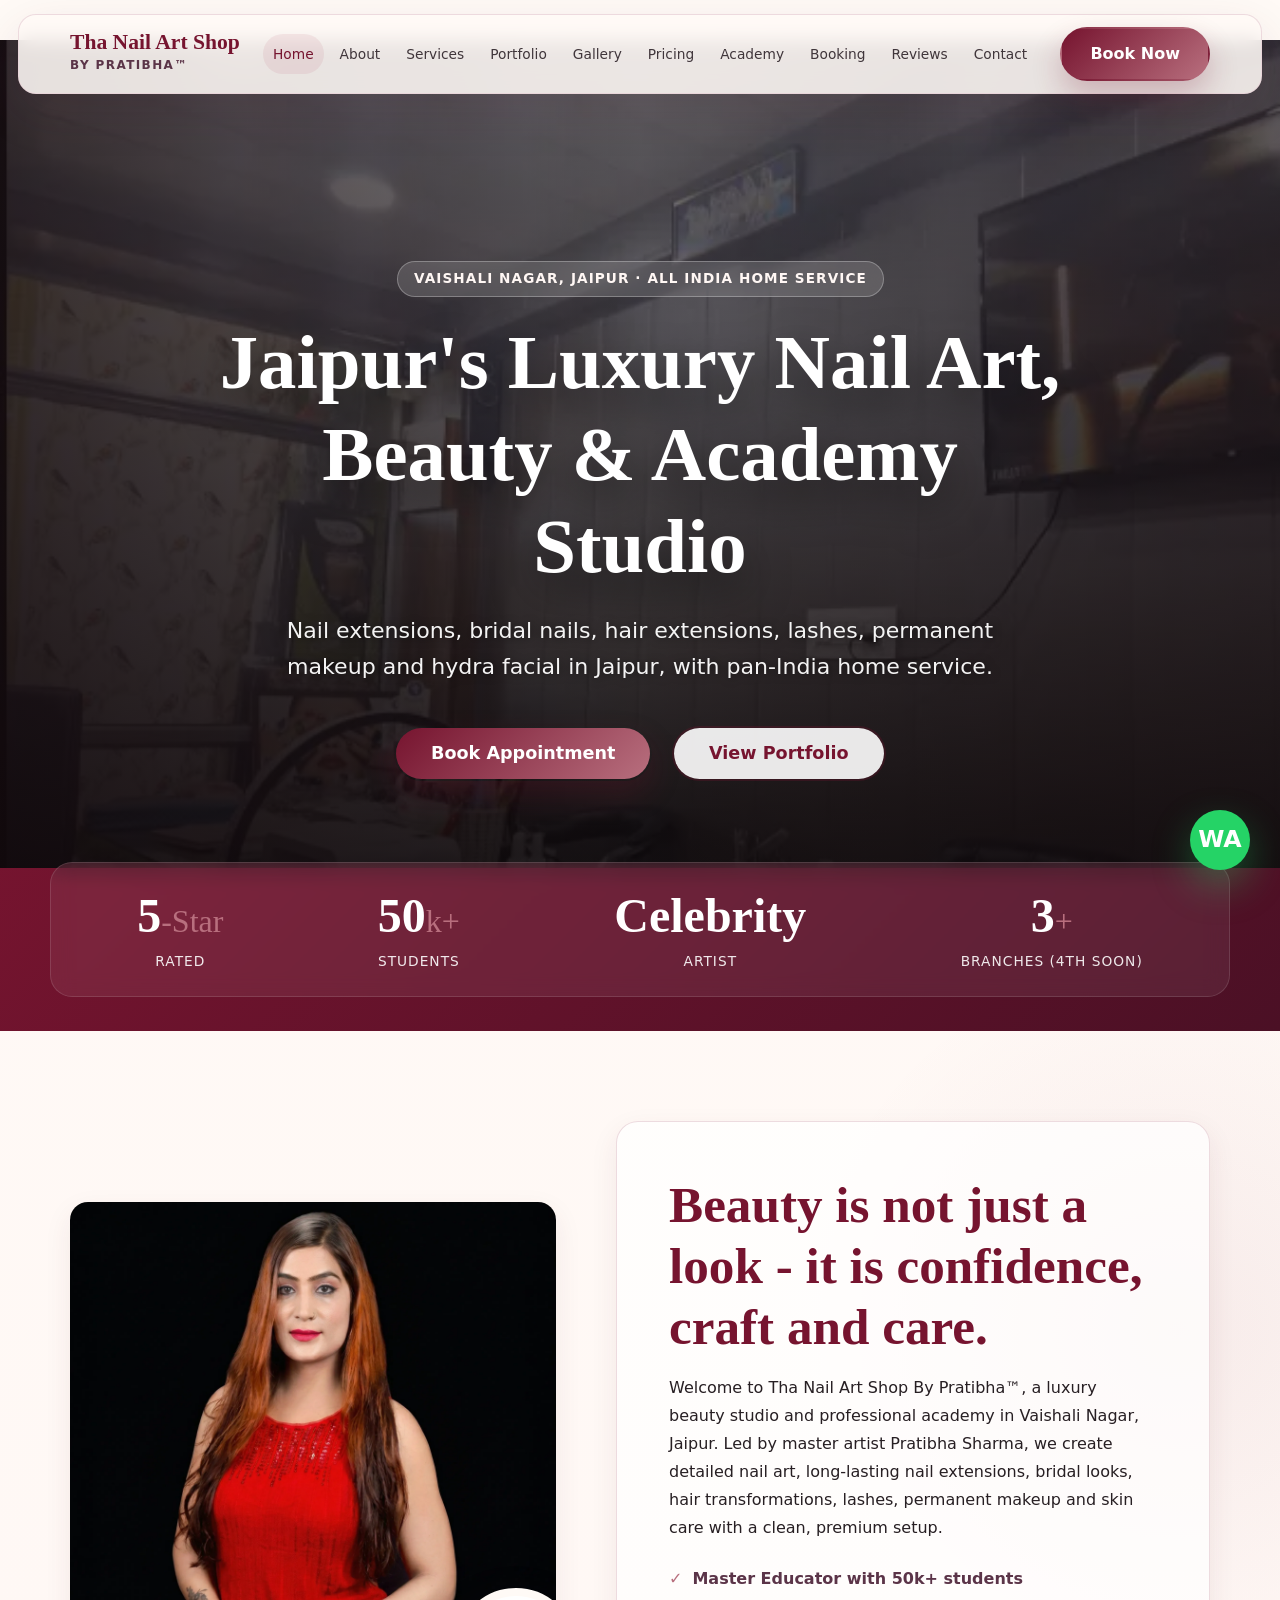
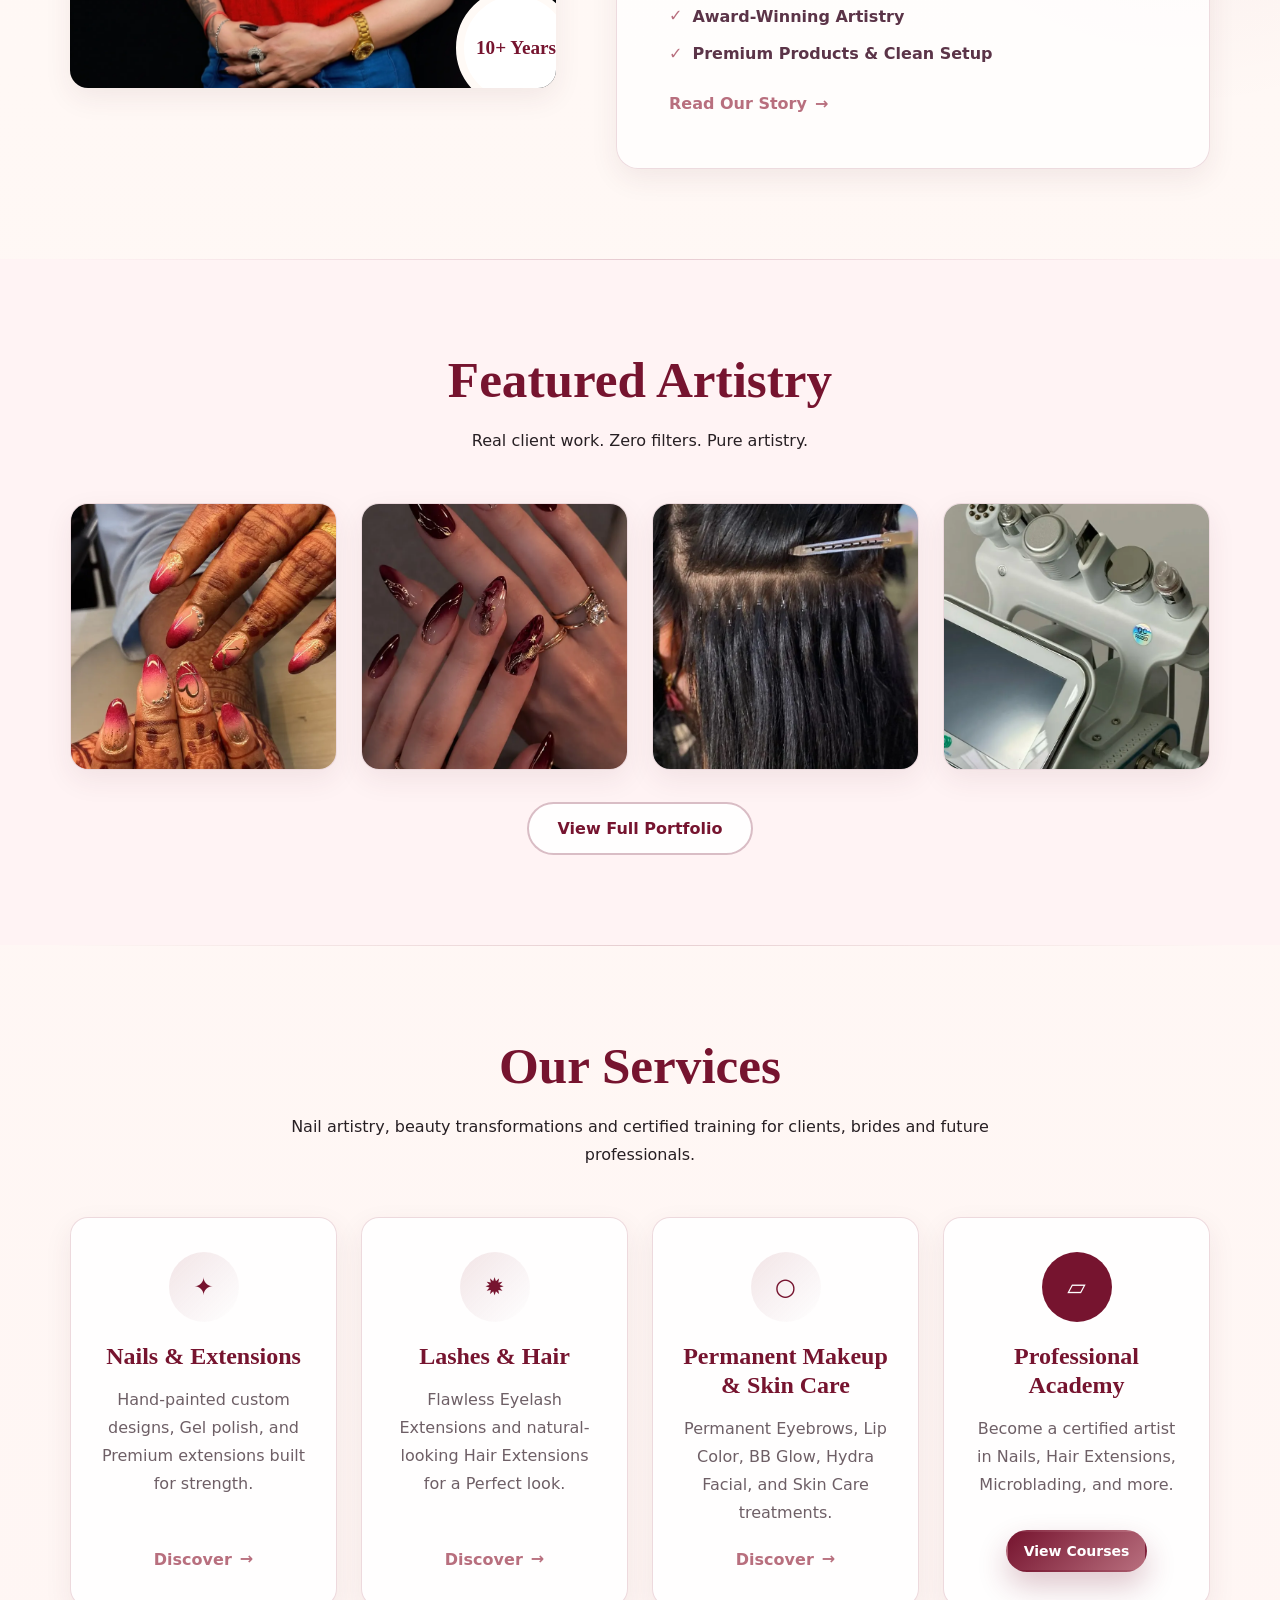
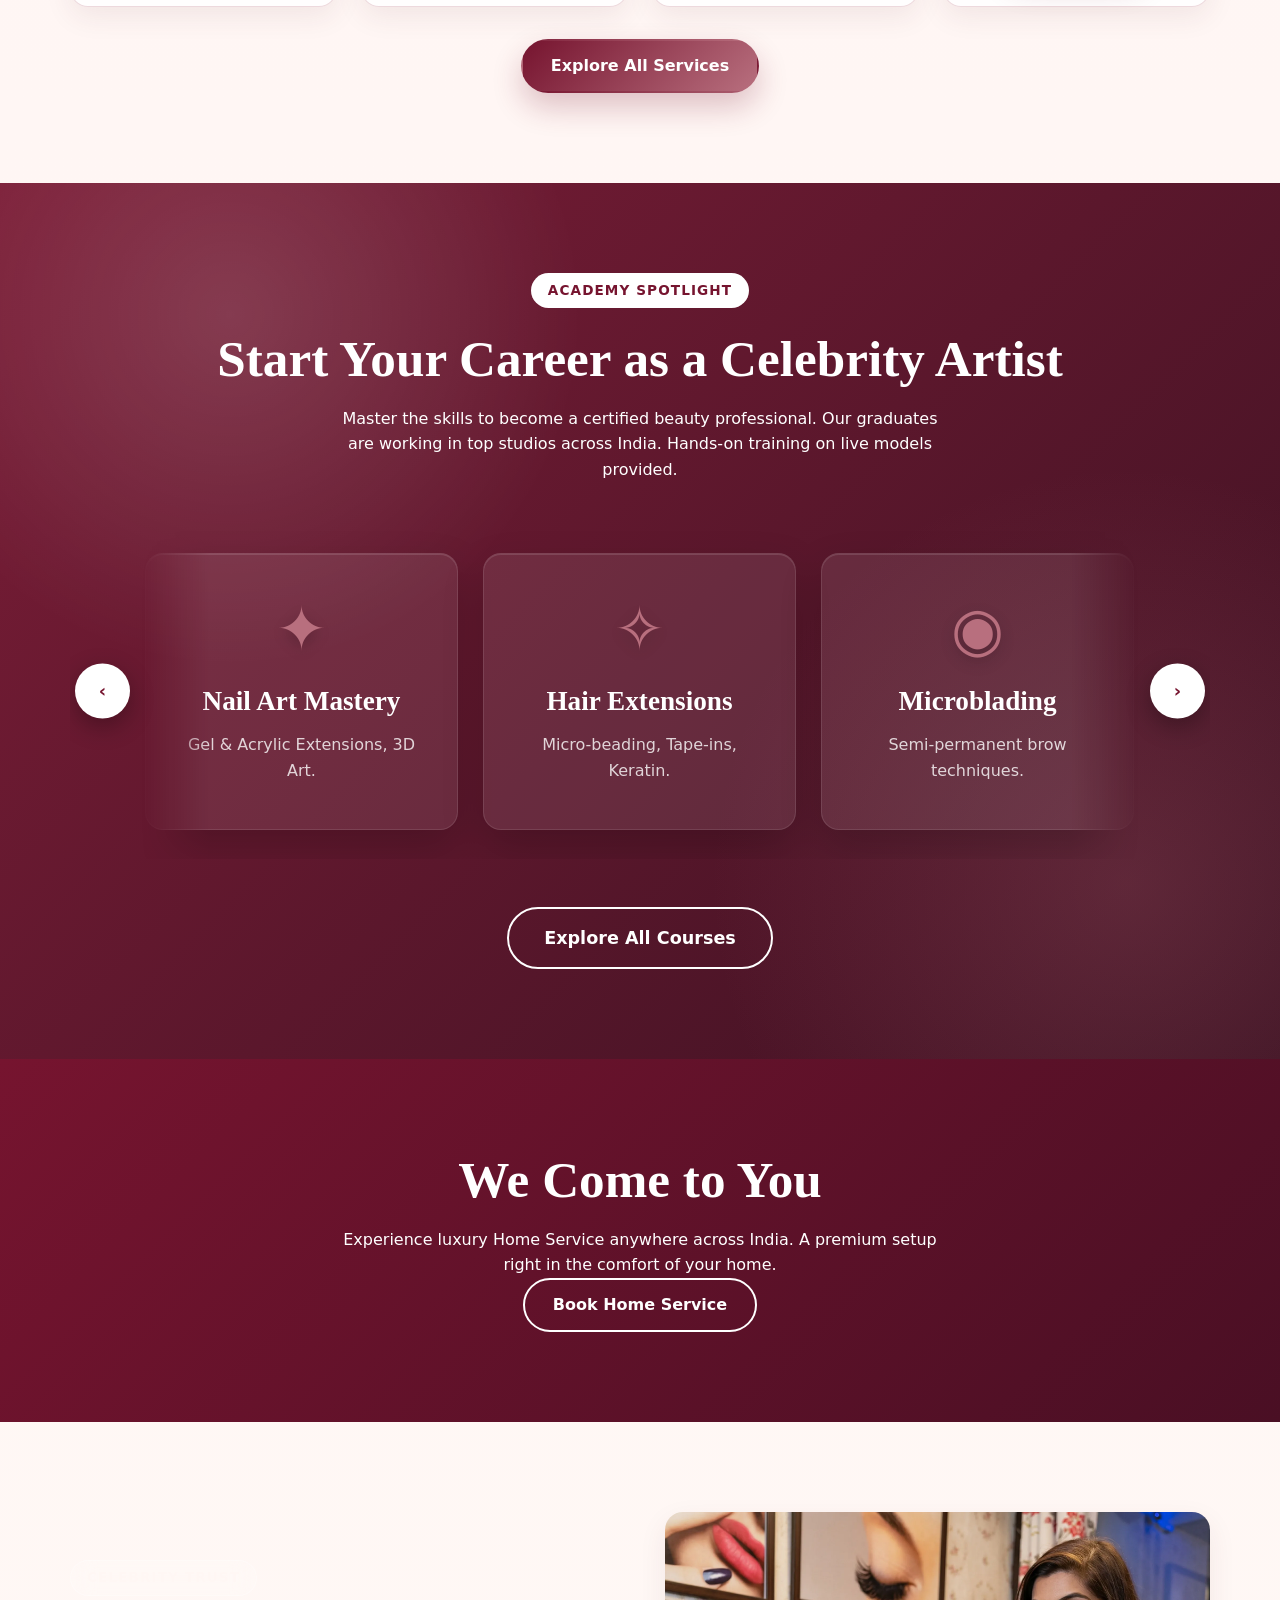
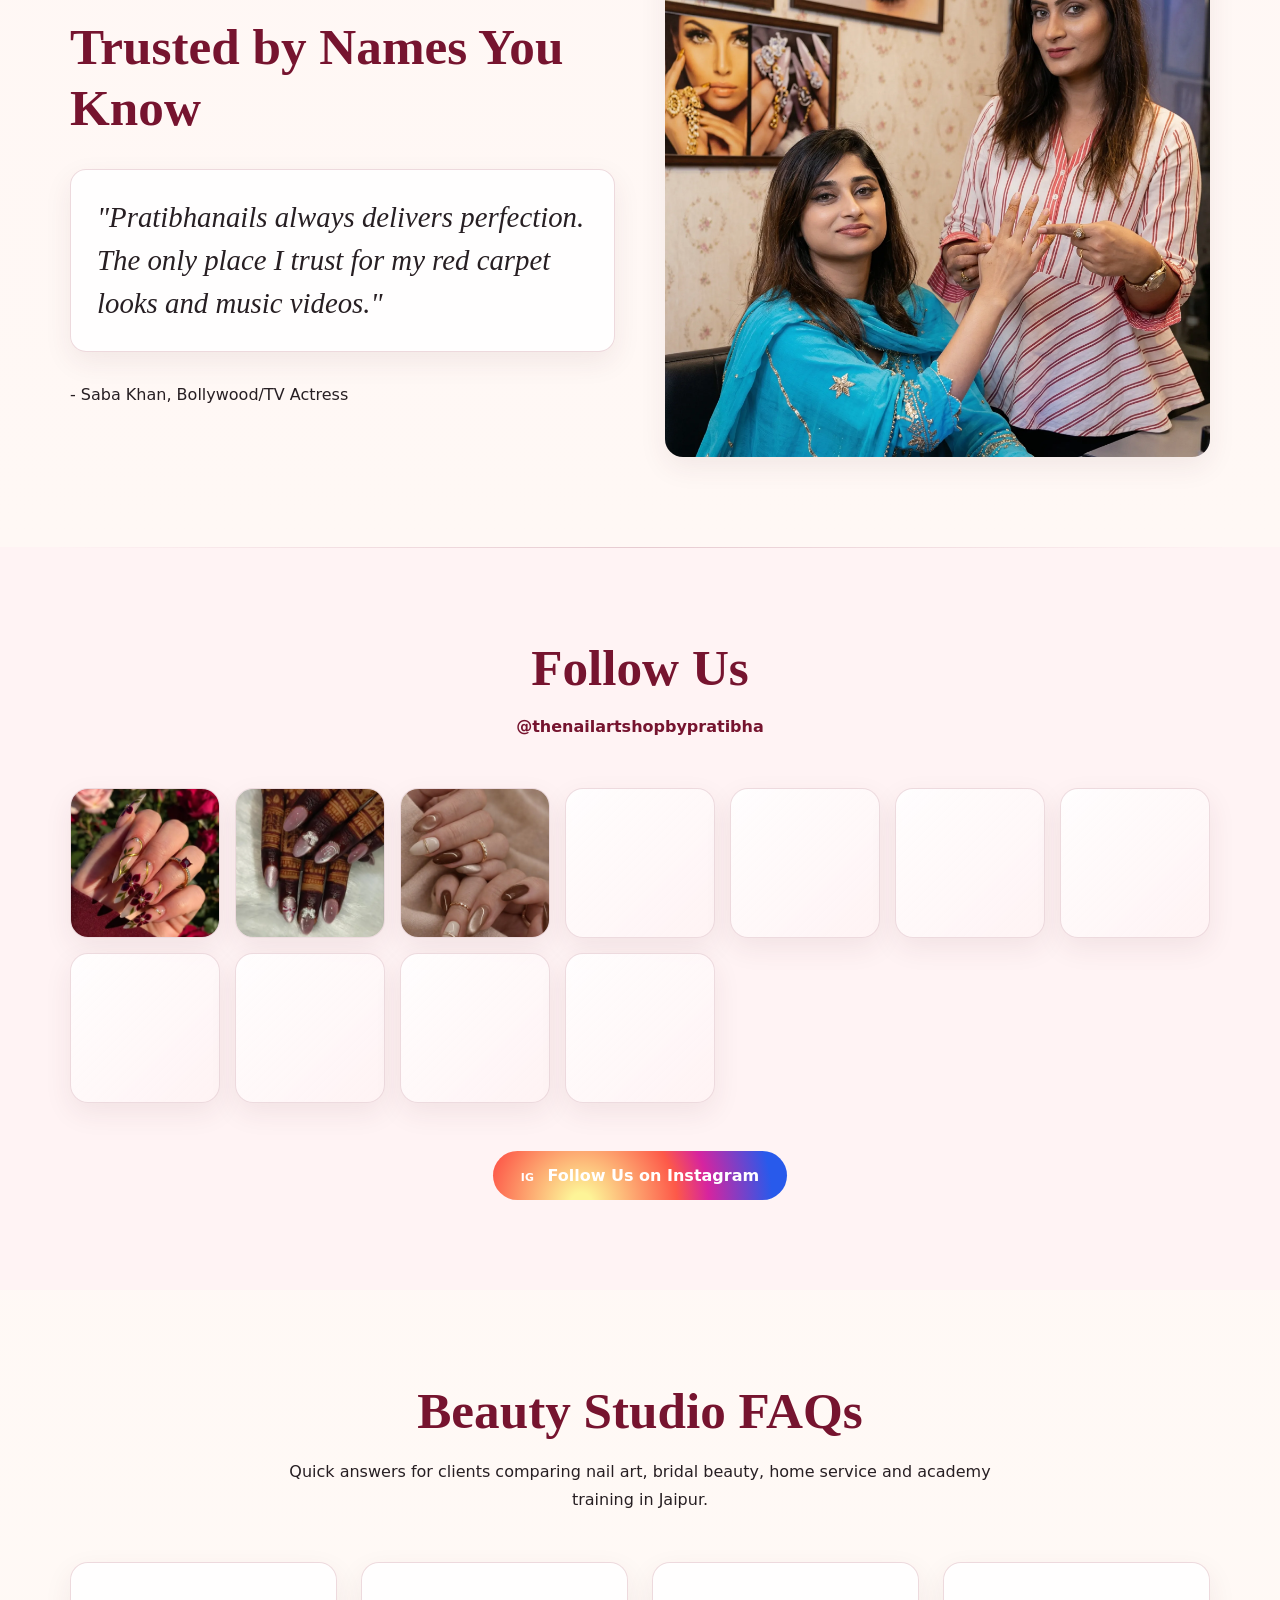
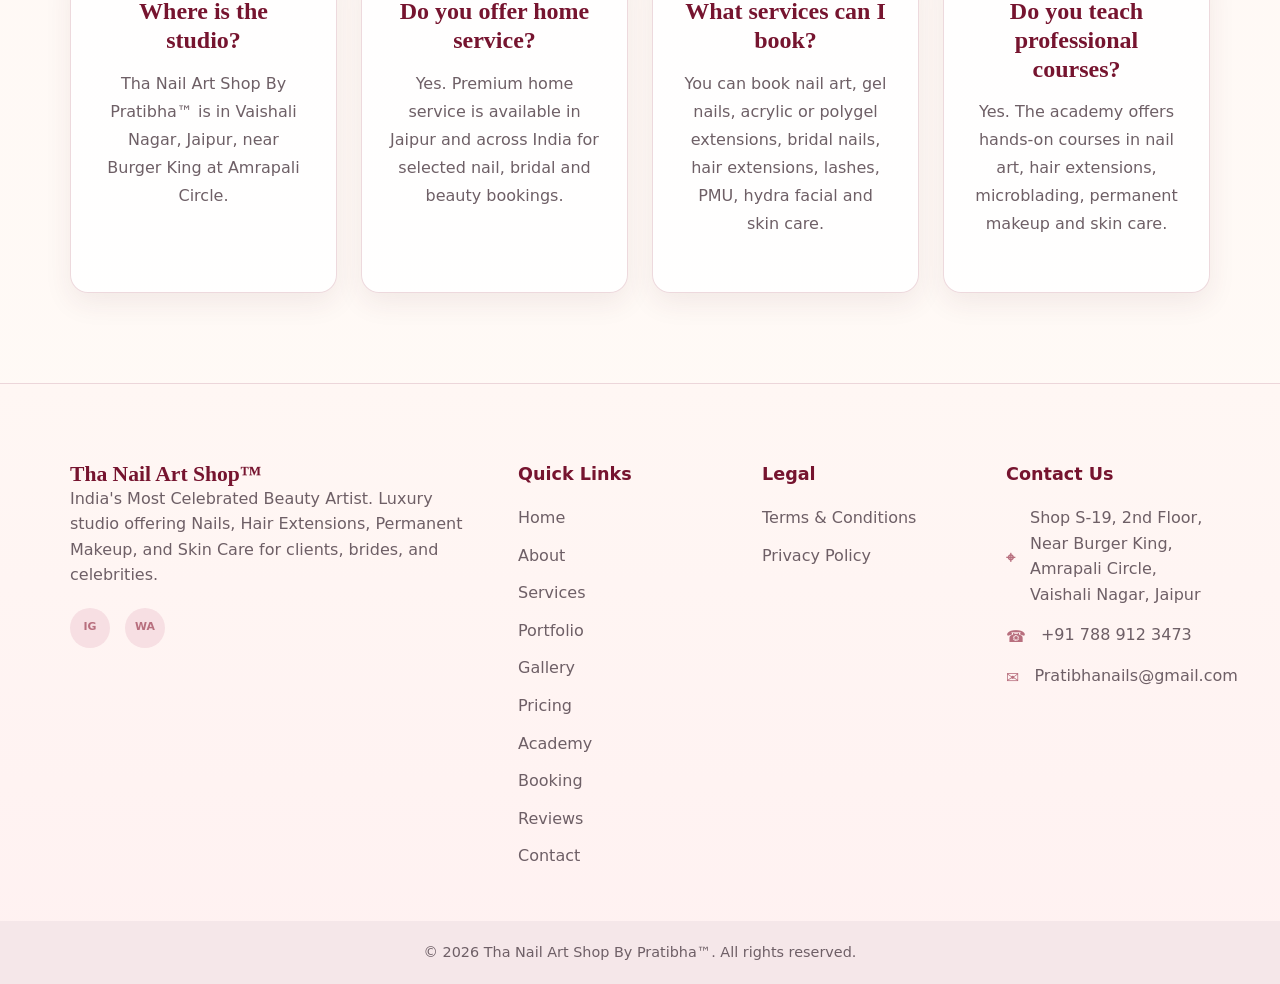
==== commit 410dc98b: "Push Lighthouse performance polish" ====
--- a/index.html
+++ b/index.html
@@ -28,34 +28,9 @@
     <meta name="geo.position" content="26.9112389;75.7394810">
     <meta name="ICBM" content="26.9112389, 75.7394810">
     <link rel="icon" type="image/webp" href="images/about/about_Pratibha_Sharma.webp">
-    <link rel="preconnect" href="https://fonts.googleapis.com">
-    <link rel="preconnect" href="https://fonts.gstatic.com" crossorigin>
-    <link rel="dns-prefetch" href="https://cdnjs.cloudflare.com">
-    <link rel="preload" href="https://fonts.googleapis.com/css2?family=DM+Sans:opsz,wght@9..40,400;9..40,500;9..40,700&family=Playfair+Display:ital,wght@0,400;0,600;0,700;1,400&display=swap" as="style" onload="this.onload=null;this.rel='stylesheet'">
-    <noscript><link rel="stylesheet" href="https://fonts.googleapis.com/css2?family=DM+Sans:opsz,wght@9..40,400;9..40,500;9..40,700&family=Playfair+Display:ital,wght@0,400;0,600;0,700;1,400&display=swap"></noscript>
-    <link rel="preload" href="https://cdnjs.cloudflare.com/ajax/libs/font-awesome/6.4.0/css/all.min.css" as="style" onload="this.onload=null;this.rel='stylesheet'">
-    <noscript><link rel="stylesheet" href="https://cdnjs.cloudflare.com/ajax/libs/font-awesome/6.4.0/css/all.min.css"></noscript>
-    <link rel="preload" href="css/style.css" as="style">
-    <link rel="stylesheet" href="css/style.css">
+    <link rel="preload" href="css/style.min.css" as="style">
+    <link rel="stylesheet" href="css/style.min.css">
     <link rel="preload" as="image" href="images/studio/Studio-image.webp" fetchpriority="high">
-    <script>
-      window.dataLayer = window.dataLayer || [];
-      function gtag(){dataLayer.push(arguments);}
-      function loadAnalytics(){
-        if (window.__analyticsLoaded) return;
-        window.__analyticsLoaded = true;
-        const s = document.createElement('script');
-        s.src = 'https://www.googletagmanager.com/gtag/js?id=G-4FRKKSPNCN';
-        s.async = true;
-        document.head.appendChild(s);
-        gtag('js', new Date());
-        gtag('config', 'G-4FRKKSPNCN');
-      }
-      window.addEventListener('load', () => {
-        if ('requestIdleCallback' in window) requestIdleCallback(loadAnalytics, { timeout: 3500 });
-        else setTimeout(loadAnalytics, 1800);
-      }, { once: true });
-    </script>
     <script type="application/ld+json">{
   "@context": "https://schema.org",
   "@graph": [
--- a/css/style.min.css
+++ b/css/style.min.css
@@ -0,0 +1 @@
+:root{--primary:#b76e79;--secondary:#f4e1e1;--bg-light:#fdfbf7;--bg-soft:#fbf5f5;--burgundy:#800020;--mauve:#6a4b59;--text-main:#333333;--text-muted:#666666;--white:#ffffff;--border:#e8dbdb;--font-heading:Georgia,'Times New Roman',serif;--font-body:system-ui,-apple-system,BlinkMacSystemFont,'Segoe UI',sans-serif;--transition:all 0.3s cubic-bezier(0.25,0.8,0.25,1);--shadow-sm:0 4px 6px rgba(0,0,0,0.05);--shadow-md:0 10px 20px rgba(0,0,0,0.08)}*{margin:0;padding:0;box-sizing:border-box}body{font-family:var(--font-body);color:var(--text-main);background-color:var(--bg-light);line-height:1.6;overflow-x:hidden}h1,h2,h3,h4,h5,h6{font-family:var(--font-heading);color:var(--burgundy);line-height:1.2}a{text-decoration:none;color:var(--primary);transition:var(--transition)}ul{list-style:none}img{max-width:100%;height:auto;display:block}.container{width:100%;max-width:1200px;margin:0 auto;padding:0 20px}.text-center{text-align:center}.text-white{color:var(--white) !important}.text-primary{color:var(--primary) !important}.text-burgundy{color:var(--burgundy) !important}.text-rose{color:var(--primary) !important}.text-muted{color:var(--text-muted)}.text-inherit{color:inherit}.font-playfair{font-family:var(--font-heading)}.font-bold{font-weight:700}.text-xl{font-size:1.5rem}.text-lg{font-size:1.25rem}.text-sm{font-size:0.875rem}.bg-soft{background-color:var(--bg-soft)}.bg-light{background-color:var(--bg-light)}.bg-primary{background-color:var(--primary)}.bg-burgundy{background-color:var(--burgundy)}.bg-dark{background-color:var(--text-main);color:var(--white)}.bg-white{background-color:var(--white)}.border{border:1px solid var(--border)}.border-bottom{border-bottom:1px solid var(--border)}.border-left-burgundy{border-left:4px solid var(--burgundy)}.mt-1{margin-top:0.5rem}.mt-2{margin-top:1rem}.mt-3{margin-top:1.5rem}.mt-4{margin-top:2rem}.mt-5{margin-top:3rem}.mb-1{margin-bottom:0.5rem}.mb-2{margin-bottom:1rem}.mb-3{margin-bottom:1.5rem}.mb-4{margin-bottom:2rem}.mx-auto{margin-left:auto;margin-right:auto}.p-2{padding:0.75rem}.p-3{padding:1rem}.p-4{padding:1.5rem}.p-5{padding:2rem}.pb-2{padding-bottom:0.5rem}.pl-4{padding-left:1.5rem}.rounded{border-radius:8px}.rounded-circle{border-radius:50%}.shadow-sm{box-shadow:var(--shadow-sm)}.shadow{box-shadow:var(--shadow-md)}.w-100{width:100%}.h-100{height:100%}.d-block{display:block}.d-inline-block{display:inline-block}.d-flex{display:flex}.d-none{display:none}.overflow-hidden{overflow:hidden}.flex-row{display:flex;flex-wrap:wrap;gap:30px;align-items:center;justify-content:space-between}.col-half{flex:1;min-width:300px}.align-start{align-items:flex-start}.max-w-md{max-width:600px;margin:0 auto}.max-w-lg{max-width:800px;margin:0 auto}.btn{display:inline-block;padding:12px 28px;border-radius:50px;font-weight:500;cursor:pointer;text-align:center;border:2px solid transparent;transition:var(--transition);font-size:1rem;font-family:var(--font-body)}.btn-small{padding:8px 16px;font-size:0.875rem}.btn-large{padding:15px 35px;font-size:1.1rem}.btn-primary{background-color:var(--burgundy);color:var(--white);box-shadow:0 4px 15px rgba(128,0,32,0.3)}.btn-primary:hover{background-color:var(--primary);color:var(--white);transform:translateY(-2px);box-shadow:0 6px 20px rgba(183,110,121,0.4)}.btn-outline{background-color:var(--primary);color:var(--white);border-color:var(--primary)}.btn-outline:hover{background-color:transparent;color:var(--primary);transform:translateY(-2px)}.btn-outline-light{background-color:transparent;color:var(--white);border-color:var(--white)}.btn-outline-light:hover{background-color:var(--white);color:var(--burgundy)}.link-btn{display:inline-flex;align-items:center;gap:8px;color:var(--primary);font-weight:600;position:relative}.link-btn::after{content:'';position:absolute;bottom:-2px;left:0;width:0;height:1px;background-color:var(--primary);transition:var(--transition)}.link-btn:hover::after{width:100%}.section-title{font-size:2.5rem;margin-bottom:1rem}.page-title{font-size:3.5rem;margin-bottom:0.5rem}.page-subtitle{font-size:1.2rem;color:var(--text-muted)}.section{padding:80px 0}.section-header{margin-bottom:3rem}.navbar{background:rgba(253,251,247,0.95);backdrop-filter:blur(10px);position:fixed;top:0;left:0;right:0;z-index:1000;box-shadow:0 2px 10px rgba(0,0,0,0.03);transition:var(--transition);padding:15px 0}.nav-container{display:flex;justify-content:space-between;align-items:center}.logo{display:flex;flex-direction:column}.logo-title{font-family:var(--font-heading);font-size:1.5rem;font-weight:700;color:var(--burgundy);line-height:1;letter-spacing:1px}.logo-subtitle{font-size:0.75rem;color:var(--text-main);font-weight:700;letter-spacing:2px;margin-top:2px;text-transform:uppercase}.nav-links{display:flex;gap:12px;flex-wrap:wrap;justify-content:center}.nav-links a{color:var(--text-main);font-weight:500;font-size:0.9rem;position:relative}.nav-links a::after{content:'';position:absolute;bottom:-4px;left:0;width:0;height:2px;background-color:var(--primary);transition:var(--transition)}.nav-links a:hover::after,.nav-links a.active::after{width:100%}.nav-links a:hover,.nav-links a.active{color:var(--primary)}.nav-actions{display:flex;align-items:center;gap:15px}.mobile-menu-toggle{display:none;background:none;border:none;cursor:pointer;width:30px;height:20px;position:relative;z-index:1001}.mobile-menu-toggle span{display:block;width:100%;height:2px;background-color:var(--burgundy);margin-bottom:6px;transition:var(--transition)}.footer{background-color:var(--bg-soft);padding:80px 0 0 0;border-top:1px solid var(--border)}.footer-container{display:flex;flex-wrap:wrap;gap:40px;margin-bottom:40px}.footer-col{flex:1;min-width:200px}.footer-col.brand-col{flex:2;min-width:300px}.footer-col h4{font-family:var(--font-body);font-size:1.1rem;color:var(--burgundy);margin-bottom:20px;font-weight:700}.footer-links li{margin-bottom:12px}.footer-links a{color:var(--text-muted)}.footer-links a:hover{color:var(--primary);padding-left:5px}.contact-info li{display:flex;gap:15px;margin-bottom:15px;color:var(--text-muted)}.contact-info i{color:var(--primary);margin-top:4px}.social-links{display:flex;gap:15px;margin-top:20px}.social-links a{display:flex;align-items:center;justify-content:center;width:40px;height:40px;background-color:var(--secondary);color:var(--primary);border-radius:50%}.social-links a:hover{background-color:var(--primary);color:var(--white);transform:translateY(-3px)}.footer-bottom{background-color:#f5ecec;padding:20px 0;text-align:center;color:var(--text-muted);font-size:0.9rem}.floating-whatsapp{position:fixed;bottom:30px;right:30px;background-color:#25d366;color:white;width:60px;height:60px;border-radius:50%;display:flex;align-items:center;justify-content:center;font-size:35px;box-shadow:0 4px 15px rgba(37,211,102,0.4);z-index:999;animation:bounce-subtle 2s infinite}.floating-whatsapp:hover{color:white;transform:scale(1.1) translateY(-5px);animation:none}@keyframes bounce-subtle{0%,100%{transform:translateY(0)}50%{transform:translateY(-8px)}}main{padding-top:75px}.hero{min-height:90vh;display:flex;align-items:center;justify-content:center;background:url('../images/studio/Studio-image.webp') center/cover no-repeat;position:relative;margin-top:-75px;padding:135px 0 60px}.hero-overlay{position:absolute;top:0;left:0;right:0;bottom:0;background:linear-gradient(to bottom,rgba(0,0,0,0.5),rgba(0,0,0,0.8))}.hero-content{position:relative;z-index:1;max-width:800px}.badge{display:inline-block;padding:6px 16px;background-color:var(--burgundy);color:var(--white);border-radius:50px;font-size:0.85rem;font-weight:600;text-transform:uppercase;margin-bottom:20px;border:1px solid rgba(255,255,255,0.2)}.hero-title{font-size:4.5rem;margin-bottom:20px;color:var(--white);text-shadow:2px 2px 10px rgba(0,0,0,0.5)}.hero-subtitle{font-size:1.5rem;color:rgba(255,255,255,0.95);margin-bottom:40px;font-weight:500;text-shadow:1px 1px 8px rgba(0,0,0,0.5)}.hero-actions{display:flex;gap:20px;justify-content:center;flex-wrap:wrap}.stats-strip{background-color:var(--burgundy);color:var(--white);padding:50px 0}.stats-container{display:flex;justify-content:space-around;text-align:center;flex-wrap:wrap;gap:30px}.stat-item h3,.stat-item .stat-number{color:var(--white);font-family:var(--font-heading);font-size:3rem;line-height:1.2;margin-bottom:5px;display:inline-block;font-variant-numeric:tabular-nums;font-weight:700}.stat-item span{font-size:2rem;font-family:var(--font-heading);color:var(--primary)}.stat-item p{font-size:1.1rem;opacity:0.9;text-transform:uppercase;letter-spacing:1px}.page-header{background:var(--secondary) url('../images/studio/Studio-image.webp') center/cover;position:relative;padding:100px 0;text-align:center}.page-header::before{content:'';position:absolute;top:0;left:0;right:0;bottom:0;background:rgba(253,251,247,0.9)}.page-header .container{position:relative;z-index:1}.grid{display:grid;gap:30px}.gallery-grid{grid-template-columns:repeat(auto-fill,minmax(300px,1fr))}.services-grid{grid-template-columns:repeat(auto-fill,minmax(250px,1fr))}.pricing-cards{grid-template-columns:repeat(auto-fit,minmax(300px,1fr))}.detailed-services{grid-template-columns:repeat(auto-fill,minmax(320px,1fr))}.gallery-item{position:relative;border-radius:12px;overflow:hidden;box-shadow:var(--shadow-sm);aspect-ratio:4/5}.gallery-item img,.masonry-item img{width:100%;height:100%;object-fit:cover;aspect-ratio:3/4;border-radius:8px;display:block}.gallery-overlay{position:absolute;inset:0;background:linear-gradient(to top,rgba(128,0,32,0.8),transparent);display:flex;align-items:flex-end;justify-content:center;padding:30px;opacity:0;transition:opacity 0.3s ease}.gallery-item:hover .gallery-overlay{opacity:1}.gallery-item:hover img{transform:scale(1.05)}.gallery-overlay span{color:white;font-family:var(--font-heading);font-size:1.5rem;text-align:center}.masonry-grid{column-count:3;column-gap:20px}.masonry-item{break-inside:avoid;margin-bottom:20px;position:relative;border-radius:8px;overflow:hidden}.masonry-overlay{position:absolute;bottom:0;left:0;right:0;padding:30px 20px 20px;background:linear-gradient(transparent,rgba(0,0,0,0.8));color:white;transform:translateY(100%);transition:transform 0.3s ease}.masonry-item:hover .masonry-overlay{transform:translateY(0)}.masonry-item:hover img{transform:scale(1.03)}.masonry-overlay h4{color:white;margin-bottom:5px;font-size:1.2rem}.filter-group{display:flex;flex-wrap:wrap;justify-content:center;gap:10px}.filter-btn{padding:8px 20px;border-radius:50px;border:1px solid var(--border);background:var(--white);font-family:var(--font-body);color:var(--text-main);cursor:pointer;transition:var(--transition)}.filter-btn.active,.filter-btn:hover{background:var(--primary);color:white;border-color:var(--primary)}.service-card{background:var(--white);padding:40px 30px;border-radius:12px;text-align:center;box-shadow:var(--shadow-sm);border:1px solid transparent;transition:var(--transition)}.service-icon{width:70px;height:70px;margin:0 auto 20px;background-color:var(--secondary);color:var(--primary);border-radius:50%;display:flex;align-items:center;justify-content:center;font-size:24px;transition:var(--transition)}.service-card:hover{border-color:var(--primary);transform:translateY(-5px);box-shadow:var(--shadow-md)}.service-card:hover .service-icon{background-color:var(--primary);color:var(--white)}.service-card h3{margin-bottom:15px;font-size:1.5rem}.service-card p{color:var(--text-muted);margin-bottom:20px}.service-card-detailed{background:var(--white);border-radius:12px;padding:30px;box-shadow:var(--shadow-sm);border-left:4px solid var(--primary);transition:var(--transition)}.service-card-detailed:hover{transform:translateY(-3px);box-shadow:var(--shadow-md)}.service-card-detailed h3{font-size:1.5rem;margin-bottom:15px;display:flex;align-items:center;gap:10px}.service-card-detailed p{color:var(--text-muted);margin-bottom:25px}.pricing-card{background:var(--white);border-radius:16px;padding:40px;text-align:center;box-shadow:var(--shadow-sm);position:relative;border:1px solid var(--border);transition:var(--transition)}.pricing-card.popular{transform:scale(1.05);border-color:var(--primary);box-shadow:0 15px 30px rgba(183,110,121,0.15);z-index:2}.pricing-badge{position:absolute;top:-15px;left:50%;transform:translateX(-50%);background:var(--primary);color:white;padding:5px 15px;border-radius:20px;font-size:0.8rem;font-weight:700;letter-spacing:1px}.price-val{font-family:var(--font-heading);font-size:2.5rem;color:var(--primary);margin:20px 0}.price-val span{font-size:1rem;color:var(--text-muted);font-family:var(--font-body)}.pricing-features{margin-bottom:30px;text-align:left}.pricing-features li{margin-bottom:15px;color:var(--text-main);display:flex;gap:10px}.pricing-table{width:100%;border-collapse:collapse}.pricing-table th,.pricing-table td{padding:15px 20px;text-align:left;border-bottom:1px solid var(--border)}.pricing-table th{background:var(--bg-soft);color:var(--burgundy);font-family:var(--font-heading);font-size:1.1rem}.badge-sm{padding:4px 10px;border-radius:4px;border:1px solid var(--border);background:var(--secondary);color:var(--burgundy);font-size:0.8rem;font-weight:600}.testimonial-large{font-family:var(--font-heading);font-style:italic;font-size:1.8rem;color:var(--text-main);line-height:1.5;border-left:4px solid var(--primary);padding-left:20px;margin:30px 0}.celebrity-container{display:flex;align-items:center;gap:50px;flex-wrap:wrap}.celebrity-text{flex:1;min-width:300px}.celebrity-image{flex:1;min-width:300px;border-radius:12px;overflow:hidden;box-shadow:var(--shadow-md)}.form-card{background:white;padding:40px}.form-control{width:100%;min-height:48px;padding:12px 14px;border:1px solid var(--border);border-radius:8px;background:var(--bg-soft);transition:border-color 0.3s;font-family:var(--font-body);font-size:1rem}textarea.form-control{min-height:110px;resize:vertical}.form-control:focus{outline:none;border-color:var(--primary);box-shadow:0 0 0 3px rgba(183,110,121,0.1)}.form-label{display:block;color:var(--burgundy);font-size:0.95rem;font-weight:700;margin-bottom:8px}.form-grid{display:grid;grid-template-columns:repeat(2,minmax(0,1fr));gap:18px}.form-grid .full{grid-column:1 / -1}.booking-card{background:var(--white);border:1px solid var(--border);border-radius:12px;padding:28px;box-shadow:var(--shadow-sm)}.booking-steps{counter-reset:booking-step;display:grid;gap:16px;text-align:left}.booking-step{position:relative;padding-left:52px}.booking-step::before{counter-increment:booking-step;content:counter(booking-step);position:absolute;left:0;top:2px;width:34px;height:34px;border-radius:50%;background:var(--burgundy);color:var(--white);display:inline-flex;align-items:center;justify-content:center;font-weight:700}.seo-copy{font-size:1rem;color:var(--text-muted);max-width:900px;margin:0 auto}.intro-image{position:relative;border-radius:16px;overflow:hidden}.floating-badge{position:absolute;bottom:-20px;right:-20px;background:var(--white);color:var(--burgundy);width:120px;height:120px;border-radius:50%;display:flex;align-items:center;justify-content:center;font-family:var(--font-heading);font-weight:700;font-size:1.2rem;box-shadow:var(--shadow-md);border:8px solid var(--bg-light);text-align:center}.fade-in{opacity:0;transition:opacity 0.8s ease,transform 0.8s ease}.slide-up{transform:translateY(40px)}.slide-right{transform:translateX(-40px)}.slide-left{transform:translateX(40px)}.fade-in.appear{opacity:1;transform:translate(0,0)}.delay-1{transition-delay:0.2s}.delay-2{transition-delay:0.4s}.delay-3{transition-delay:0.6s}@media (max-width:991px){.hero-title{font-size:3.5rem}.masonry-grid{column-count:2}.pricing-card.popular{transform:none;box-shadow:var(--shadow-sm)}.nav-links{position:fixed;top:70px;left:-100%;width:100%;height:calc(100vh - 70px);background:rgba(253,251,247,0.98);backdrop-filter:blur(10px);flex-direction:column;align-items:center;justify-content:flex-start;padding-top:50px;transition:var(--transition);z-index:999}.nav-links.active{left:0}.mobile-menu-toggle{display:block}.d-none-mobile{display:none}.mobile-menu-toggle.active span:nth-child(1){transform:translateY(8px) rotate(45deg)}.mobile-menu-toggle.active span:nth-child(2){opacity:0}.mobile-menu-toggle.active span:nth-child(3){transform:translateY(-8px) rotate(-45deg)}}@media (max-width:768px){.hero{background:url('../images/studio/Studio-image.webp') center/cover no-repeat}.hero-title{font-size:2.5rem}.hero-subtitle{font-size:1.2rem}.hero-actions{flex-direction:column}.section-title{font-size:2rem}.page-title{font-size:2.2rem}.form-grid{grid-template-columns:1fr}}@media (max-width:480px){.masonry-grid{column-count:1}.floating-whatsapp{bottom:20px;right:20px;width:50px;height:50px;font-size:28px}}@media (max-width:991px){.gallery-item.is-center .gallery-overlay{opacity:1}.masonry-item.is-center .masonry-overlay{transform:translateY(0)}}.lightbox{position:fixed;top:0;left:0;right:0;bottom:0;background:rgba(0,0,0,0.9);z-index:2000;display:flex;align-items:center;justify-content:center;opacity:0;pointer-events:none;transition:opacity 0.3s ease;padding:20px;backdrop-filter:blur(5px)}.lightbox.active{opacity:1;pointer-events:auto}.lightbox img{max-width:90%;max-height:90vh;border-radius:8px;box-shadow:0 10px 30px rgba(0,0,0,0.5);transform:scale(0.9);transition:transform 0.3s cubic-bezier(0.25,0.8,0.25,1);object-fit:contain}.lightbox.active img{transform:scale(1)}.lightbox-close{position:absolute;top:20px;left:24px;width:52px;height:52px;border:1px solid rgba(255,255,255,0.28);border-radius:50%;background:rgba(255,255,255,0.14);font-size:22px;color:white;cursor:pointer;text-shadow:0 2px 5px rgba(0,0,0,0.5);z-index:2001;transition:transform 0.2s}.lightbox-close:hover{transform:scale(1.1)}.lightbox-nav{position:absolute;top:50%;z-index:2001;width:54px;height:54px;border:1px solid rgba(255,255,255,0.28);border-radius:50%;background:rgba(255,255,255,0.14);color:var(--white);display:inline-flex;align-items:center;justify-content:center;cursor:pointer;transform:translateY(-50%);backdrop-filter:blur(12px);transition:background 0.2s ease,transform 0.2s ease}.lightbox-nav:hover{background:rgba(255,255,255,0.24);transform:translateY(-50%) scale(1.05)}.lightbox-nav[hidden]{display:none !important}.lightbox-prev{left:clamp(14px,4vw,42px)}.lightbox-next{right:clamp(14px,4vw,42px)}img:not(.no-lightbox),video:not(.no-lightbox){cursor:zoom-in}img[alt="Celebrity styled nails"]{cursor:default !important}.gallery-item,.masonry-item,.insta-item,.intro-image,.celebrity-image{aspect-ratio:1 / 1 !important;border-radius:24px !important;overflow:hidden !important}.gallery-item img,.masonry-item img,.insta-item img,.intro-image img,.celebrity-image img{height:100% !important;width:100% !important;object-fit:cover !important}.instagram-grid{grid-template-columns:repeat(auto-fill,minmax(130px,1fr)) !important;gap:15px !important}.nav-links{display:flex;gap:12px;flex-wrap:wrap;justify-content:center}.nav-links a{color:var(--text-main);font-weight:500;font-size:0.9rem;position:relative}.nav-links a::after{content:'';position:absolute;bottom:-4px;left:0;width:0;height:2px;background-color:var(--primary);transition:var(--transition)}.nav-links a:hover::after,.nav-links a.active::after{width:100%}.nav-links a:hover,.nav-links a.active{color:var(--primary)}.nav-actions{display:flex;align-items:center;gap:15px}.mobile-menu-toggle{display:none;background:none;border:none;cursor:pointer;width:30px;height:20px;position:relative;z-index:1001}.mobile-menu-toggle span{display:block;width:100%;height:2px;background-color:var(--burgundy);margin-bottom:6px;transition:var(--transition)}.footer{background-color:var(--bg-soft);padding:80px 0 0 0;border-top:1px solid var(--border)}.footer-container{display:flex;flex-wrap:wrap;gap:40px;margin-bottom:40px}.footer-col{flex:1;min-width:200px}.footer-col.brand-col{flex:2;min-width:300px}.footer-col h4{font-family:var(--font-body);font-size:1.1rem;color:var(--burgundy);margin-bottom:20px;font-weight:700}.footer-links li{margin-bottom:12px}.footer-links a{color:var(--text-muted)}.footer-links a:hover{color:var(--primary);padding-left:5px}.contact-info li{display:flex;gap:15px;margin-bottom:15px;color:var(--text-muted)}.contact-info i{color:var(--primary);margin-top:4px}.social-links{display:flex;gap:15px;margin-top:20px}.social-links a{display:flex;align-items:center;justify-content:center;width:40px;height:40px;background-color:var(--secondary);color:var(--primary);border-radius:50%}.social-links a:hover{background-color:var(--primary);color:var(--white);transform:translateY(-3px)}.footer-bottom{background-color:#f5ecec;padding:20px 0;text-align:center;color:var(--text-muted);font-size:0.9rem}.floating-whatsapp{position:fixed;bottom:30px;right:30px;background-color:#25d366;color:white;width:60px;height:60px;border-radius:50%;display:flex;align-items:center;justify-content:center;font-size:35px;box-shadow:0 4px 15px rgba(37,211,102,0.4);z-index:999;animation:bounce-subtle 2s infinite}.floating-whatsapp:hover{color:white;transform:scale(1.1) translateY(-5px);animation:none}@keyframes bounce-subtle{0%,100%{transform:translateY(0)}50%{transform:translateY(-8px)}}main{padding-top:75px}.hero{min-height:90vh;display:flex;align-items:center;justify-content:center;background:url('../images/studio/Studio-image.webp') center/cover no-repeat;position:relative;margin-top:-75px;padding:135px 0 60px}.hero-overlay{position:absolute;top:0;left:0;right:0;bottom:0;background:linear-gradient(to bottom,rgba(0,0,0,0.5),rgba(0,0,0,0.8))}.hero-content{position:relative;z-index:1;max-width:800px}.badge{display:inline-block;padding:6px 16px;background-color:var(--burgundy);color:var(--white);border-radius:50px;font-size:0.85rem;font-weight:600;text-transform:uppercase;margin-bottom:20px;border:1px solid rgba(255,255,255,0.2)}.hero-title{font-size:4.5rem;margin-bottom:20px;color:var(--white);text-shadow:2px 2px 10px rgba(0,0,0,0.5)}.hero-subtitle{font-size:1.5rem;color:rgba(255,255,255,0.95);margin-bottom:40px;font-weight:500;text-shadow:1px 1px 8px rgba(0,0,0,0.5)}.hero-actions{display:flex;gap:20px;justify-content:center;flex-wrap:wrap}.stats-strip{background-color:var(--burgundy);color:var(--white);padding:50px 0}.stats-container{display:flex;justify-content:space-around;text-align:center;flex-wrap:wrap;gap:30px}.stat-item h3,.stat-item .stat-number{color:var(--white);font-family:var(--font-heading);font-size:3rem;line-height:1.2;margin-bottom:5px;display:inline-block;font-variant-numeric:tabular-nums;font-weight:700}.stat-item span{font-size:2rem;font-family:var(--font-heading);color:var(--primary)}.stat-item p{font-size:1.1rem;opacity:0.9;text-transform:uppercase;letter-spacing:1px}.page-header{background:var(--secondary) url('../images/studio/Studio-image.webp') center/cover;position:relative;padding:100px 0;text-align:center}.page-header::before{content:'';position:absolute;top:0;left:0;right:0;bottom:0;background:rgba(253,251,247,0.9)}.page-header .container{position:relative;z-index:1}.grid{display:grid;gap:30px}.gallery-grid{grid-template-columns:repeat(auto-fill,minmax(300px,1fr))}.services-grid{grid-template-columns:repeat(auto-fill,minmax(250px,1fr))}.pricing-cards{grid-template-columns:repeat(auto-fit,minmax(300px,1fr))}.detailed-services{grid-template-columns:repeat(auto-fill,minmax(320px,1fr))}.gallery-item{position:relative;border-radius:12px;overflow:hidden;box-shadow:var(--shadow-sm);aspect-ratio:4/5}.gallery-item img,.masonry-item img{width:100%;height:100%;object-fit:cover;aspect-ratio:3/4;border-radius:8px;display:block}.gallery-overlay{position:absolute;inset:0;background:linear-gradient(to top,rgba(128,0,32,0.8),transparent);display:flex;align-items:flex-end;justify-content:center;padding:30px;opacity:0;transition:opacity 0.3s ease}.gallery-item:hover .gallery-overlay{opacity:1}.gallery-item:hover img{transform:scale(1.05)}.gallery-overlay span{color:white;font-family:var(--font-heading);font-size:1.5rem;text-align:center}.masonry-grid{column-count:3;column-gap:20px}.masonry-item{break-inside:avoid;margin-bottom:20px;position:relative;border-radius:8px;overflow:hidden}.masonry-overlay{position:absolute;bottom:0;left:0;right:0;padding:30px 20px 20px;background:linear-gradient(transparent,rgba(0,0,0,0.8));color:white;transform:translateY(100%);transition:transform 0.3s ease}.masonry-item:hover .masonry-overlay{transform:translateY(0)}.masonry-item:hover img{transform:scale(1.03)}.masonry-overlay h4{color:white;margin-bottom:5px;font-size:1.2rem}.filter-group{display:flex;flex-wrap:wrap;justify-content:center;gap:10px}.filter-btn{padding:8px 20px;border-radius:50px;border:1px solid var(--border);background:var(--white);font-family:var(--font-body);color:var(--text-main);cursor:pointer;transition:var(--transition)}.filter-btn.active,.filter-btn:hover{background:var(--primary);color:white;border-color:var(--primary)}.service-card{background:var(--white);padding:40px 30px;border-radius:12px;text-align:center;box-shadow:var(--shadow-sm);border:1px solid transparent;transition:var(--transition)}.service-icon{width:70px;height:70px;margin:0 auto 20px;background-color:var(--secondary);color:var(--primary);border-radius:50%;display:flex;align-items:center;justify-content:center;font-size:24px;transition:var(--transition)}.service-card:hover{border-color:var(--primary);transform:translateY(-5px);box-shadow:var(--shadow-md)}.service-card:hover .service-icon{background-color:var(--primary);color:var(--white)}.service-card h3{margin-bottom:15px;font-size:1.5rem}.service-card p{color:var(--text-muted);margin-bottom:20px}.service-card-detailed{background:var(--white);border-radius:12px;padding:30px;box-shadow:var(--shadow-sm);border-left:4px solid var(--primary);transition:var(--transition)}.service-card-detailed:hover{transform:translateY(-3px);box-shadow:var(--shadow-md)}.service-card-detailed h3{font-size:1.5rem;margin-bottom:15px;display:flex;align-items:center;gap:10px}.service-card-detailed p{color:var(--text-muted);margin-bottom:25px}.pricing-card{background:var(--white);border-radius:16px;padding:40px;text-align:center;box-shadow:var(--shadow-sm);position:relative;border:1px solid var(--border);transition:var(--transition)}.pricing-card.popular{transform:scale(1.05);border-color:var(--primary);box-shadow:0 15px 30px rgba(183,110,121,0.15);z-index:2}.pricing-badge{position:absolute;top:-15px;left:50%;transform:translateX(-50%);background:var(--primary);color:white;padding:5px 15px;border-radius:20px;font-size:0.8rem;font-weight:700;letter-spacing:1px}.price-val{font-family:var(--font-heading);font-size:2.5rem;color:var(--primary);margin:20px 0}.price-val span{font-size:1rem;color:var(--text-muted);font-family:var(--font-body)}.pricing-features{margin-bottom:30px;text-align:left}.pricing-features li{margin-bottom:15px;color:var(--text-main);display:flex;gap:10px}.pricing-table{width:100%;border-collapse:collapse}.pricing-table th,.pricing-table td{padding:15px 20px;text-align:left;border-bottom:1px solid var(--border)}.pricing-table th{background:var(--bg-soft);color:var(--burgundy);font-family:var(--font-heading);font-size:1.1rem}.badge-sm{padding:4px 10px;border-radius:4px;border:1px solid var(--border);background:var(--secondary);color:var(--burgundy);font-size:0.8rem;font-weight:600}.testimonial-large{font-family:var(--font-heading);font-style:italic;font-size:1.8rem;color:var(--text-main);line-height:1.5;border-left:4px solid var(--primary);padding-left:20px;margin:30px 0}.celebrity-container{display:flex;align-items:center;gap:50px;flex-wrap:wrap}.celebrity-text{flex:1;min-width:300px}.celebrity-image{flex:1;min-width:300px;border-radius:12px;overflow:hidden;box-shadow:var(--shadow-md)}.form-card{background:white;padding:40px}.form-control{border:1px solid var(--border);background:var(--bg-soft);transition:border-color 0.3s;font-family:var(--font-body)}.form-control:focus{outline:none;border-color:var(--primary);box-shadow:0 0 0 3px rgba(183,110,121,0.1)}.form-label{color:var(--burgundy);font-size:0.95rem}.intro-image{position:relative;border-radius:16px;overflow:hidden}.floating-badge{position:absolute;bottom:-20px;right:-20px;background:var(--white);color:var(--burgundy);width:120px;height:120px;border-radius:50%;display:flex;align-items:center;justify-content:center;font-family:var(--font-heading);font-weight:700;font-size:1.2rem;box-shadow:var(--shadow-md);border:8px solid var(--bg-light);text-align:center}.fade-in{opacity:0;transition:opacity 0.8s ease,transform 0.8s ease}.slide-up{transform:translateY(40px)}.slide-right{transform:translateX(-40px)}.slide-left{transform:translateX(40px)}.fade-in.appear{opacity:1;transform:translate(0,0)}.delay-1{transition-delay:0.2s}.delay-2{transition-delay:0.4s}.delay-3{transition-delay:0.6s}@media (max-width:991px){.hero-title{font-size:3.5rem}.masonry-grid{column-count:2}.pricing-card.popular{transform:none;box-shadow:var(--shadow-sm)}.nav-links{position:fixed;top:70px;left:-100%;width:100%;height:calc(100vh - 70px);background:rgba(253,251,247,0.98);backdrop-filter:blur(10px);flex-direction:column;align-items:center;justify-content:flex-start;padding-top:50px;transition:var(--transition);z-index:999}.nav-links.active{left:0}.mobile-menu-toggle{display:block}.d-none-mobile{display:none}.mobile-menu-toggle.active span:nth-child(1){transform:translateY(8px) rotate(45deg)}.mobile-menu-toggle.active span:nth-child(2){opacity:0}.mobile-menu-toggle.active span:nth-child(3){transform:translateY(-8px) rotate(-45deg)}}@media (max-width:768px){.hero{background:url('../images/studio/Studio-image.webp') center/cover no-repeat}.hero-title{font-size:2.5rem}.hero-subtitle{font-size:1.2rem}.hero-actions{flex-direction:column}.section-title{font-size:2rem}.page-title{font-size:2.2rem}}@media (max-width:480px){.masonry-grid{column-count:1}.floating-whatsapp{bottom:20px;right:20px;width:50px;height:50px;font-size:28px}}@media (max-width:991px){.gallery-item.is-center .gallery-overlay{opacity:1}.masonry-item.is-center .masonry-overlay{transform:translateY(0)}}.lightbox{position:fixed;top:0;left:0;right:0;bottom:0;background:rgba(0,0,0,0.9);z-index:2000;display:flex;align-items:center;justify-content:center;opacity:0;pointer-events:none;transition:opacity 0.3s ease;padding:20px;backdrop-filter:blur(5px)}.lightbox.active{opacity:1;pointer-events:auto}.lightbox img{max-width:90%;max-height:90vh;border-radius:8px;box-shadow:0 10px 30px rgba(0,0,0,0.5);transform:scale(0.9);transition:transform 0.3s cubic-bezier(0.25,0.8,0.25,1);object-fit:contain}.lightbox.active img{transform:scale(1)}.lightbox-close{position:absolute;top:20px;left:24px;width:52px;height:52px;border:1px solid rgba(255,255,255,0.28);border-radius:50%;background:rgba(255,255,255,0.14);font-size:22px;color:white;cursor:pointer;text-shadow:0 2px 5px rgba(0,0,0,0.5);z-index:2001;transition:transform 0.2s}.lightbox-close:hover{transform:scale(1.1)}.lightbox-nav{position:absolute;top:50%;z-index:2001;width:54px;height:54px;border:1px solid rgba(255,255,255,0.28);border-radius:50%;background:rgba(255,255,255,0.14);color:var(--white);display:inline-flex;align-items:center;justify-content:center;cursor:pointer;transform:translateY(-50%);backdrop-filter:blur(12px);transition:background 0.2s ease,transform 0.2s ease}.lightbox-nav:hover{background:rgba(255,255,255,0.24);transform:translateY(-50%) scale(1.05)}.lightbox-nav[hidden]{display:none !important}.lightbox-prev{left:clamp(14px,4vw,42px)}.lightbox-next{right:clamp(14px,4vw,42px)}img:not(.no-lightbox),video:not(.no-lightbox){cursor:zoom-in}img[alt="Celebrity styled nails"]{cursor:default !important}.gallery-item,.masonry-item,.insta-item,.intro-image,.celebrity-image{aspect-ratio:1 / 1 !important;border-radius:24px !important;overflow:hidden !important}.gallery-item img,.masonry-item img,.insta-item img,.intro-image img,.celebrity-image img{height:100% !important;width:100% !important;object-fit:cover !important}.instagram-grid{grid-template-columns:repeat(auto-fill,minmax(130px,1fr)) !important;gap:15px !important}.service-card{background:linear-gradient(135deg,#fffafa,#f4e6e8);border-bottom:3px solid #800020}.service-card:hover{background:linear-gradient(135deg,#f4e6e8,#fffafa)}.lightbox-content-container{display:flex;align-items:center;justify-content:center;width:100%;height:100%}.lightbox-content-container img,.lightbox-content-container video{max-width:90%;max-height:90vh;border-radius:8px;box-shadow:0 10px 30px rgba(0,0,0,0.5);transform:scale(0.9);transition:transform 0.3s cubic-bezier(0.25,0.8,0.25,1);object-fit:contain;cursor:pointer}.academy-carousel-wrapper{position:relative;max-width:1200px;margin:40px auto 0;padding:0 70px}.academy-carousel-wrapper::before,.academy-carousel-wrapper::after{content:'';position:absolute;top:0;bottom:0;width:80px;z-index:1;pointer-events:none}.academy-carousel-wrapper::before{left:70px;background:linear-gradient(to right,var(--burgundy),transparent)}.academy-carousel-wrapper::after{right:70px;background:linear-gradient(to left,var(--burgundy),transparent)}.academy-carousel{display:flex;gap:25px;overflow-x:auto;scroll-behavior:smooth;scroll-snap-type:x mandatory;padding:30px 5px;scrollbar-width:none;-ms-overflow-style:none;align-items:stretch}.academy-carousel::-webkit-scrollbar{display:none}.academy-card{flex:0 0 calc(33.333% - 17px);min-width:290px;scroll-snap-align:center;background:rgba(255,255,255,0.05);border:1px solid rgba(255,255,255,0.1);padding:45px 30px;border-radius:24px;text-align:center;transition:all 0.4s cubic-bezier(0.175,0.885,0.32,1.275);backdrop-filter:blur(12px);display:flex;flex-direction:column;justify-content:center}.academy-card:hover{background:rgba(255,255,255,0.15);transform:translateY(-12px);border-color:var(--primary);box-shadow:0 20px 40px rgba(0,0,0,0.4)}.academy-card i{font-size:3.8rem;color:var(--primary);margin-bottom:25px;text-shadow:0 5px 15px rgba(0,0,0,0.2)}.academy-card h3{color:white;margin-bottom:15px;font-size:1.7rem}.academy-card p{color:rgba(255,255,255,0.8);font-size:1rem;line-height:1.6}.carousel-nav{background:var(--white);color:var(--burgundy);border:none;width:55px;height:55px;border-radius:50%;display:flex;align-items:center;justify-content:center;cursor:pointer;box-shadow:0 8px 25px rgba(0,0,0,0.3);transition:all 0.3s cubic-bezier(0.4,0,0.2,1);z-index:100;position:absolute;top:50%;transform:translateY(-50%);opacity:1 !important;visibility:visible !important;pointer-events:auto !important}.carousel-nav:hover{background:var(--primary);color:white;transform:translateY(-50%) scale(1.1)}.carousel-nav:active{transform:translateY(-50%) scale(0.95)}.carousel-nav.prev{left:5px}.carousel-nav.next{right:5px}@media (max-width:1100px){.academy-card{flex:0 0 calc(50% - 13px)}.carousel-nav.prev{left:0}.carousel-nav.next{right:0}}@media (max-width:768px){.academy-card{flex:0 0 85%;padding:30px 20px;min-width:unset}.academy-card i{font-size:2.5rem}.academy-card h3{font-size:1.3rem}.academy-card p{font-size:0.9rem}.academy-carousel-wrapper{padding:0 10px 60px 10px}.carousel-nav{top:auto;bottom:0;transform:none;width:45px;height:45px}.carousel-nav:hover{transform:scale(1.1)}.carousel-nav:active{transform:scale(0.9)}.carousel-nav.prev{left:calc(50% - 55px)}.carousel-nav.next{right:calc(50% - 55px)}.academy-carousel-wrapper::before,.academy-carousel-wrapper::after{display:none}}.fade-in,.academy-card,.service-card,.gallery-item{will-change:transform,opacity}.fade-in{transition:opacity 0.8s cubic-bezier(0.4,0,0.2,1),transform 0.8s cubic-bezier(0.4,0,0.2,1)}.btn-instagram{background:radial-gradient(circle at 30% 107%,#fdf497 0%,#fdf497 5%,#fd5949 45%,#d6249f 60%,#285AEB 90%);color:white !important;border:none;font-weight:700;box-shadow:0 10px 20px rgba(214,36,159,0.2)}.btn-instagram:hover{transform:translateY(-3px) scale(1.05);box-shadow:0 15px 30px rgba(214,36,159,0.4);color:white !important}.mr-2{margin-right:0.5rem}:root{--primary:#b86f7e;--secondary:#f7dfe3;--bg-light:#fffaf6;--bg-soft:#fff3f4;--burgundy:#76142f;--mauve:#5b3448;--text-main:#271f23;--text-muted:#6e5f66;--border:#ead3d8;--shadow-sm:0 10px 28px rgba(88,42,57,0.08);--shadow-md:0 20px 50px rgba(88,42,57,0.14)}html{scroll-behavior:smooth}body{background:radial-gradient(circle at 8% 8%,rgba(184,111,126,0.12),transparent 26rem),linear-gradient(180deg,#fffaf6 0%,#fff6f4 45%,#fffaf6 100%)}body::before{display:none}.container{max-width:1180px}.navbar{position:absolute;top:14px;left:18px;right:18px;border:1px solid rgba(234,211,216,0.82);border-radius:18px;background:rgba(255,250,246,0.88);box-shadow:0 18px 50px rgba(80,37,52,0.12);padding:12px 0}body.nav-fixed .navbar{position:fixed}.nav-container{gap:18px}.logo-title{font-size:1.35rem;letter-spacing:0}.logo-subtitle{letter-spacing:1.4px;color:var(--mauve)}.nav-links{gap:6px;align-items:center}.nav-links a{padding:9px 10px;border-radius:999px;font-size:0.86rem;color:#40363b}.nav-links a::after{display:none}.nav-links a:hover,.nav-links a.active{color:var(--burgundy);background:rgba(184,111,126,0.12)}.mobile-menu-toggle{flex:0 0 auto;align-items:center;justify-content:center;flex-direction:column;gap:5px;width:42px;height:42px;padding:0;border-radius:999px;border:1px solid rgba(118,20,47,0.12);background:rgba(255,255,255,0.72);box-shadow:0 8px 20px rgba(88,42,57,0.08)}.mobile-menu-toggle span{display:block;width:19px;height:2px;margin:0;border-radius:999px;background:var(--burgundy);transform-origin:center}.mobile-menu-toggle.active span:nth-child(1){transform:translateY(7px) rotate(45deg)}.mobile-menu-toggle.active span:nth-child(2){opacity:0}.mobile-menu-toggle.active span:nth-child(3){transform:translateY(-7px) rotate(-45deg)}.btn{border-radius:999px;font-weight:700;letter-spacing:0;box-shadow:none}.btn-primary{background:linear-gradient(135deg,#76142f,#b86f7e);border-color:transparent;box-shadow:0 14px 30px rgba(118,20,47,0.24)}.btn-primary:hover{background:linear-gradient(135deg,#5e1027,#a75c6c);transform:translateY(-2px)}.btn-outline{background:rgba(255,255,255,0.9);color:var(--burgundy);border-color:rgba(118,20,47,0.28)}.btn-outline:hover{background:var(--burgundy);color:var(--white);border-color:var(--burgundy)}main{padding-top:92px}.hero{min-height:92vh;margin-top:-92px;padding:170px 0 80px;background-position:center 35%}.hero-overlay{background:linear-gradient(90deg,rgba(20,10,14,0.78) 0%,rgba(20,10,14,0.42) 50%,rgba(20,10,14,0.62) 100%),linear-gradient(to bottom,rgba(0,0,0,0.1),rgba(0,0,0,0.82))}.hero-content{max-width:900px;margin:0 auto}.badge{background:rgba(255,255,255,0.14);border:1px solid rgba(255,255,255,0.28);backdrop-filter:blur(12px);color:#fff7f4;letter-spacing:0.08em}.hero-title{font-size:clamp(3rem,6vw,5.8rem);max-width:980px;margin-left:auto;margin-right:auto;text-shadow:0 18px 44px rgba(0,0,0,0.55)}.hero-subtitle{max-width:780px;margin-left:auto;margin-right:auto;font-size:clamp(1.05rem,2vw,1.38rem);line-height:1.65}.hero-actions .btn{min-width:190px}.hero-actions{position:relative;z-index:3;align-items:center;background:transparent !important;border:0 !important;box-shadow:none !important}.hero-actions .btn{display:inline-flex;align-items:center;justify-content:center;line-height:1.2;contain:paint}.hero-actions .btn-outline-light{background:rgba(255,255,255,0.08);border-color:rgba(255,255,255,0.72);box-shadow:inset 0 0 0 1px rgba(255,255,255,0.14)}.stats-strip{background:linear-gradient(135deg,#76142f,#4b1025);padding:34px 0}.stats-container{background:rgba(255,255,255,0.07);border:1px solid rgba(255,255,255,0.12);border-radius:22px;padding:24px;backdrop-filter:blur(10px)}.stat-item h3{font-size:clamp(2rem,4vw,3rem)}.stat-item p{font-size:0.86rem}.section{padding:90px 0}.section-header p,.seo-copy,.intro-text p,.service-card p,.service-card-detailed p{line-height:1.75}.section-title{font-size:clamp(2rem,4vw,3.2rem);letter-spacing:0}.page-header{min-height:330px;display:flex;align-items:center;padding:125px 0 70px}.page-header::before{background:linear-gradient(135deg,rgba(255,250,246,0.92),rgba(255,243,244,0.86))}.page-title{font-size:clamp(2.4rem,5vw,4.2rem)}.intro-container{display:grid;grid-template-columns:minmax(280px,0.9fr) minmax(320px,1.1fr);gap:60px;align-items:center}.intro-text{background:rgba(255,255,255,0.72);border:1px solid rgba(234,211,216,0.82);border-radius:22px;padding:clamp(28px,5vw,52px);box-shadow:var(--shadow-sm)}.features-list{display:grid;gap:12px;margin:24px 0}.features-list li{display:flex;align-items:center;gap:10px;color:var(--mauve);font-weight:700}.gallery-grid,.services-grid,.pricing-cards,.detailed-services{gap:24px}.service-card,.service-card-detailed,.pricing-card,.booking-card,.topic-card{border-radius:18px;border:1px solid rgba(234,211,216,0.86);background:rgba(255,255,255,0.82);box-shadow:var(--shadow-sm)}.service-card{padding:34px 28px;border-bottom:1px solid rgba(234,211,216,0.86)}.service-card:hover,.service-card-detailed:hover,.pricing-card:hover,.booking-card:hover{transform:translateY(-6px);box-shadow:var(--shadow-md);border-color:rgba(184,111,126,0.42)}.service-icon{background:linear-gradient(135deg,rgba(184,111,126,0.18),rgba(255,255,255,0.9));color:var(--burgundy)}.gallery-item,.masonry-item,.insta-item,.intro-image,.celebrity-image{border-radius:18px !important;box-shadow:var(--shadow-sm)}.gallery-overlay,.masonry-overlay{background:linear-gradient(to top,rgba(54,18,31,0.9),rgba(54,18,31,0.08))}.academy-spotlight{background:linear-gradient(135deg,rgba(118,20,47,0.96),rgba(57,13,30,0.98)) !important;position:relative;overflow:hidden}.academy-spotlight::before{content:'';position:absolute;inset:0;background:radial-gradient(circle at 18% 15%,rgba(255,255,255,0.14),transparent 22rem),radial-gradient(circle at 88% 80%,rgba(184,111,126,0.22),transparent 26rem);pointer-events:none}.academy-spotlight>.container{position:relative;z-index:1}.academy-carousel-wrapper{overflow:hidden}.academy-carousel-wrapper::before,.academy-carousel-wrapper::after{display:none}.academy-carousel{mask-image:linear-gradient(to right,transparent 0,#000 7%,#000 93%,transparent 100%);-webkit-mask-image:linear-gradient(to right,transparent 0,#000 7%,#000 93%,transparent 100%)}.academy-card{border-radius:18px;background:rgba(255,255,255,0.09);box-shadow:inset 0 1px 0 rgba(255,255,255,0.12),0 18px 42px rgba(0,0,0,0.18)}.banner.bg-burgundy,.bg-burgundy{background:linear-gradient(135deg,#76142f,#4a0f24)}.testimonial-large{background:rgba(255,255,255,0.75);border:1px solid var(--border);border-left:4px solid var(--primary);border-radius:16px;padding:26px}.filter-btn{min-height:42px;border-color:rgba(118,20,47,0.16);box-shadow:0 8px 20px rgba(88,42,57,0.06)}.filter-btn.active,.filter-btn:hover{background:var(--burgundy);border-color:var(--burgundy)}.footer{background:#fff4f3;border-top:1px solid rgba(234,211,216,0.9)}.floating-whatsapp{box-shadow:0 16px 38px rgba(37,211,102,0.34)}a:focus-visible,button:focus-visible,input:focus-visible,select:focus-visible,textarea:focus-visible{outline:3px solid rgba(184,111,126,0.45);outline-offset:3px}@media (max-width:991px){.navbar{top:10px;left:10px;right:10px}.nav-links{top:80px;height:calc(100vh - 90px);border-radius:20px;border:1px solid var(--border);padding:34px 20px;box-shadow:var(--shadow-md)}.nav-links a{width:min(320px,100%);text-align:center;font-size:1rem;padding:12px 16px}.intro-container{grid-template-columns:1fr;gap:34px}}@media (max-width:768px){main{padding-top:86px}.hero{min-height:86vh;margin-top:-86px;padding:145px 0 62px}.hero-actions .btn{width:100%;max-width:330px;margin:0 auto}.stats-container{grid-template-columns:repeat(2,minmax(0,1fr));display:grid}.section{padding:64px 0}.service-card,.service-card-detailed,.pricing-card,.booking-card{padding:26px 22px}}@media (max-width:768px),(prefers-reduced-motion:reduce){*,*::before,*::after{scroll-behavior:auto !important}.navbar,.nav-links,.badge,.hero-content,.stats-container,.lightbox,.lightbox-nav,.instagram-card{backdrop-filter:none !important;-webkit-backdrop-filter:none !important}.floating-whatsapp{animation:none !important;bottom:92px !important;right:18px !important;width:52px !important;height:52px !important;font-size:28px !important;box-shadow:0 10px 24px rgba(37,211,102,0.24) !important;z-index:980 !important}.gallery-item:hover img,.masonry-item:hover img,.service-card:hover,.service-card-detailed:hover,.pricing-card.popular,.btn-primary:hover,.btn-outline:hover{transform:none !important}.fade-in,.slide-up,.slide-right,.slide-left{opacity:1 !important;transform:none !important;transition:none !important}.gallery-item,.masonry-item,.insta-item,.filter-item{transform:none !important;transition:opacity 0.16s ease !important;will-change:auto !important}.hero-overlay{background:linear-gradient(to bottom,rgba(18,9,13,0.54),rgba(18,9,13,0.82)) !important}}.section-header{max-width:820px;margin-left:auto;margin-right:auto}.section-header p,.page-subtitle{max-width:760px;margin-left:auto;margin-right:auto}.home-services,.portfolio-preview,.instagram-feed,.celebrity,.intro{position:relative}.home-services::before,.portfolio-preview::before,.instagram-feed::before{content:'';position:absolute;left:50%;top:0;width:min(92vw,1180px);height:1px;transform:translateX(-50%);background:linear-gradient(90deg,transparent,rgba(118,20,47,0.18),transparent)}.service-card,.service-card-detailed,.pricing-card{min-height:100%}.service-card{display:flex;flex-direction:column;align-items:center}.service-card .link-btn,.service-card .btn{margin-top:auto}.service-card-detailed{display:flex;flex-direction:column}.service-card-detailed .btn,.service-card-detailed .link-btn{margin-top:auto;align-self:flex-start}.gallery-item,.masonry-item,.insta-item{background:linear-gradient(135deg,rgba(255,255,255,0.86),rgba(255,243,244,0.72));border:1px solid rgba(234,211,216,0.82)}.gallery-item img,.masonry-item img,.insta-item img{transition:transform 0.55s cubic-bezier(0.2,0.8,0.2,1),filter 0.55s ease}.gallery-item:hover img,.masonry-item:hover img,.insta-item:hover img{filter:saturate(1.08) contrast(1.03)}.price-val{color:var(--burgundy)}.pricing-card.popular{background:linear-gradient(180deg,#ffffff,#fff3f5)}.pricing-badge,.badge-sm{border-radius:999px}.table-responsive{overflow-x:auto}.pricing-table{min-width:650px}.form-control{box-shadow:inset 0 1px 0 rgba(255,255,255,0.9)}.booking-step p{margin-top:4px}.footer-container{align-items:flex-start}.footer-col.brand-col p{max-width:440px;color:var(--text-muted)}@media (min-width:1200px){.hero-content{transform:translateY(12px)}.gallery-grid{grid-template-columns:repeat(4,minmax(0,1fr))}.services-grid{grid-template-columns:repeat(4,minmax(0,1fr))}}@media (max-width:1100px){.nav-links{gap:3px}.nav-links a{padding:8px 8px;font-size:0.82rem}.nav-actions .btn{padding-left:18px;padding-right:18px}}@media (max-width:991px){.academy-carousel{mask-image:none;-webkit-mask-image:none;padding-left:4px;padding-right:4px}.academy-carousel-wrapper{max-width:720px;padding-left:52px;padding-right:52px}.page-header{min-height:280px}}@media (max-width:768px){.navbar{border-radius:16px}.logo-title{font-size:1.14rem}.logo-subtitle{font-size:0.66rem}.mobile-menu-toggle{width:34px;height:34px;display:flex;align-items:center;justify-content:center;border-radius:50%;background:rgba(118,20,47,0.08)}.mobile-menu-toggle span{width:20px;margin-left:auto;margin-right:auto}.hero-title{font-size:clamp(2.35rem,12vw,3.25rem)}.hero-subtitle{font-size:1rem;line-height:1.65}.badge{font-size:0.72rem;white-space:normal}.stats-container{padding:18px;gap:14px}.stat-item p{font-size:0.72rem}.gallery-grid,.services-grid,.pricing-cards,.detailed-services{grid-template-columns:1fr}.academy-carousel-wrapper{padding-left:0;padding-right:0}.academy-card{flex-basis:88%}.footer{padding-top:56px}}.badge-sm{color:var(--burgundy)}.contact-details,.map-container{border-radius:22px !important}.map-container iframe{display:block;width:100%}@media (max-width:520px){.container{padding-left:16px;padding-right:16px}.hero{min-height:88vh;padding-bottom:46px}.section{padding:54px 0}.section-header{margin-bottom:2rem}.floating-badge{width:92px;height:92px;right:8px;bottom:8px;border-width:5px;font-size:0.95rem}.testimonial-large{font-size:1.25rem;padding:20px}.pricing-table th,.pricing-table td{padding:12px 14px}.floating-whatsapp{bottom:18px;right:18px}}.navbar{position:absolute !important}body.nav-fixed .navbar{position:fixed !important}@media (min-width:992px){.mobile-menu-toggle{display:none !important}}@media (max-width:991px){.mobile-menu-toggle{display:flex !important}.mobile-menu-toggle span{display:block !important;width:19px !important;height:2px !important;margin:0 !important}}@media (max-width:768px){.mobile-menu-toggle{display:flex !important}}html,body{max-width:100%;overflow-x:hidden}@media (max-width:991px){.nav-links{left:0 !important;transform:translateX(-110%);opacity:0;visibility:hidden;pointer-events:none}.nav-links.active{transform:translateX(0);opacity:1;visibility:visible;pointer-events:auto}}body::before{content:none !important;display:none !important}body{background:radial-gradient(circle at 10% 8%,rgba(184,111,126,0.11),transparent 28rem),radial-gradient(circle at 92% 18%,rgba(118,20,47,0.06),transparent 24rem),linear-gradient(180deg,#fffaf6 0%,#fff6f4 45%,#fffaf6 100%)}.academy-hero{background:linear-gradient(135deg,rgba(255,250,246,0.94),rgba(255,243,244,0.9)),url('../images/studio/Studio-image.webp') center/cover !important}.academy-hero-title{color:var(--burgundy) !important}.academy-hero-subtitle{color:var(--mauve) !important}.topic-icon{color:var(--burgundy) !important}.topic-card{background:rgba(255,255,255,0.82) !important}.duration-badge{background:rgba(118,20,47,0.1) !important;color:var(--burgundy) !important}.btn-whatsapp{border-radius:999px !important}.btn-phone,.enroll-btn{background:linear-gradient(135deg,var(--burgundy),var(--primary)) !important;border-radius:999px !important;color:var(--white) !important}.hero{background-image:url('../images/studio/Studio-image.webp') !important}.page-header{background:var(--secondary) url('../images/studio/Studio-image.webp') center/cover !important}main{padding-top:0 !important}.hero{margin-top:0 !important;padding-top:clamp(150px,18vw,190px) !important}.page-header{margin-top:0 !important;padding-top:clamp(145px,16vw,175px) !important}.services-editorial-band{padding-top:0 !important}.services-editorial-content{max-width:960px;margin:0 auto;padding:clamp(28px,5vw,46px);border:1px solid rgba(118,20,47,0.14);border-radius:18px;background:linear-gradient(135deg,rgba(255,255,255,0.86),rgba(255,243,244,0.74));box-shadow:0 24px 70px rgba(118,20,47,0.11);text-align:center}.services-editorial-content .seo-copy{margin:0 auto;max-width:780px}@media (max-width:768px){.hero{padding-top:138px !important}.page-header{padding-top:132px !important}}.navbar{top:14px !important;left:18px !important;right:18px !important;border:1px solid rgba(234,211,216,0.82) !important;border-radius:18px !important}.navbar::before{content:none !important;display:none !important}@media (max-width:768px){.navbar{top:10px !important;left:10px !important;right:10px !important;border-radius:16px !important}}.hero-actions .btn{position:relative;isolation:isolate;overflow:hidden;background-clip:padding-box}.hero-actions .btn::before,.hero-actions .btn::after{content:none !important;display:none !important}.hero-actions .btn-primary{border-color:transparent !important;outline:0 !important}body.menu-open,body.lightbox-open{overflow:hidden !important;touch-action:none}@media (max-width:991px){.nav-links{top:78px !important;left:10px !important;right:10px !important;width:auto !important;height:calc(100dvh - 96px) !important;max-height:calc(100dvh - 96px) !important;padding:clamp(18px,5vw,28px) clamp(14px,4vw,22px) !important;display:grid !important;grid-template-columns:repeat(2,minmax(0,1fr)) !important;align-content:start !important;gap:clamp(10px,2.8vw,14px) !important;overflow-y:auto !important;border-radius:22px !important;background:rgba(255,250,246,0.98) !important;box-shadow:0 24px 70px rgba(80,37,52,0.18) !important}.nav-links a{width:100% !important;min-height:48px !important;padding:12px 10px !important;display:inline-flex !important;align-items:center !important;justify-content:center !important;text-align:center !important;font-size:clamp(0.92rem,3.7vw,1.06rem) !important;line-height:1.15 !important;border-radius:14px !important;background:rgba(255,255,255,0.74) !important;border:1px solid rgba(118,20,47,0.1) !important}.nav-links a.active,.nav-links a:hover{background:rgba(118,20,47,0.11) !important}}@media (max-width:520px){.nav-links{grid-template-columns:1fr !important;gap:9px !important}.nav-links a{min-height:44px !important;font-size:1rem !important}}@media (max-width:768px){.floating-whatsapp{bottom:20px !important;right:20px !important;width:50px !important;height:50px !important;font-size:28px !important;z-index:999 !important}}html,body,main,.section,.footer{overflow-anchor:none}img,video,iframe{max-width:100%}.footer{background:linear-gradient(180deg,#fff7f4 0%,#fff1f1 100%) !important;color:var(--text-main)}.footer-bottom{background:#f5e7e9 !important}.instagram-feed .link-btn,.instagram-feed .text-primary{color:#76142f !important}.instagram-feed .link-btn{font-weight:800}.instagram-feed .link-btn::after{background-color:#76142f !important}.fas,.far,.fab{display:inline-flex;align-items:center;justify-content:center;font-family:var(--font-body);font-style:normal;font-weight:800;line-height:1}.fas::before,.far::before,.fab::before{content:"+"}.fa-instagram::before{content:"IG";font-size:0.68em;letter-spacing:0}.fa-whatsapp::before{content:"WA";font-size:0.68em;letter-spacing:0}.fa-arrow-right::before{content:"→"}.fa-chevron-left::before{content:"‹";font-size:1.35em}.fa-chevron-right::before{content:"›";font-size:1.35em}.fa-check::before{content:"✓"}.fa-star::before{content:"★"}.far.fa-star::before{content:"☆"}.fa-map-marker-alt::before{content:"⌖"}.fa-phone::before,.fa-phone-alt::before{content:"☎"}.fa-envelope::before{content:"✉"}.fa-clock::before{content:"◷"}.fa-car::before{content:"▰"}.fa-external-link-alt::before{content:"↗"}.fa-paint-brush::before{content:"✦"}.fa-magic::before{content:"✧"}.fa-spa::before{content:"✺"}.fa-eye::before{content:"◉"}.fa-gem::before{content:"◆"}.fa-graduation-cap::before{content:"▱"}.fa-hand-sparkles::before{content:"✹"}.fa-home::before{content:"⌂"}.fa-layer-group::before{content:"▤"}.fa-medkit::before{content:"+"}.fa-ring::before{content:"○"}.fa-users::before{content:"●"}.fa-briefcase::before{content:"▣"}.fa-certificate::before{content:"✶"}.fa-tools::before{content:"⚙"}.page-header,.academy-hero{color:var(--burgundy) !important}.academy-hero{min-height:330px !important;display:flex !important;align-items:center !important;justify-content:center !important;padding:clamp(145px,16vw,175px) 0 70px !important;background:linear-gradient(135deg,rgba(255,250,246,0.94),rgba(255,243,244,0.88)),url('../images/studio/Studio-image.webp') center/cover !important}.academy-hero .container{position:relative;z-index:1}.academy-hero-title,.page-title{color:var(--burgundy) !important}.academy-hero-subtitle,.page-subtitle{color:var(--mauve) !important}.course-card,.topic-card,.pricing-card,.service-card,.service-card-detailed,.booking-card,.form-card,.testimonial-large{border:1px solid rgba(234,211,216,0.86) !important;background:rgba(255,255,255,0.86) !important;box-shadow:var(--shadow-sm) !important}.course-card:hover,.topic-card:hover,.pricing-card:hover,.service-card:hover,.service-card-detailed:hover{border-color:rgba(118,20,47,0.25) !important;box-shadow:var(--shadow-md) !important}.lightbox-content-container{touch-action:pan-y}@media (max-width:768px){html{scroll-behavior:auto !important}body{min-height:100dvh}.footer{transform:translateZ(0)}}
--- a/css/style.min.css
+++ b/css/style.min.css
@@ -0,0 +1 @@
+:root{--primary:#b76e79;--secondary:#f4e1e1;--bg-light:#fdfbf7;--bg-soft:#fbf5f5;--burgundy:#800020;--mauve:#6a4b59;--text-main:#333333;--text-muted:#666666;--white:#ffffff;--border:#e8dbdb;--font-heading:Georgia,'Times New Roman',serif;--font-body:system-ui,-apple-system,BlinkMacSystemFont,'Segoe UI',sans-serif;--transition:all 0.3s cubic-bezier(0.25,0.8,0.25,1);--shadow-sm:0 4px 6px rgba(0,0,0,0.05);--shadow-md:0 10px 20px rgba(0,0,0,0.08)}*{margin:0;padding:0;box-sizing:border-box}body{font-family:var(--font-body);color:var(--text-main);background-color:var(--bg-light);line-height:1.6;overflow-x:hidden}h1,h2,h3,h4,h5,h6{font-family:var(--font-heading);color:var(--burgundy);line-height:1.2}a{text-decoration:none;color:var(--primary);transition:var(--transition)}ul{list-style:none}img{max-width:100%;height:auto;display:block}.container{width:100%;max-width:1200px;margin:0 auto;padding:0 20px}.text-center{text-align:center}.text-white{color:var(--white) !important}.text-primary{color:var(--primary) !important}.text-burgundy{color:var(--burgundy) !important}.text-rose{color:var(--primary) !important}.text-muted{color:var(--text-muted)}.text-inherit{color:inherit}.font-playfair{font-family:var(--font-heading)}.font-bold{font-weight:700}.text-xl{font-size:1.5rem}.text-lg{font-size:1.25rem}.text-sm{font-size:0.875rem}.bg-soft{background-color:var(--bg-soft)}.bg-light{background-color:var(--bg-light)}.bg-primary{background-color:var(--primary)}.bg-burgundy{background-color:var(--burgundy)}.bg-dark{background-color:var(--text-main);color:var(--white)}.bg-white{background-color:var(--white)}.border{border:1px solid var(--border)}.border-bottom{border-bottom:1px solid var(--border)}.border-left-burgundy{border-left:4px solid var(--burgundy)}.mt-1{margin-top:0.5rem}.mt-2{margin-top:1rem}.mt-3{margin-top:1.5rem}.mt-4{margin-top:2rem}.mt-5{margin-top:3rem}.mb-1{margin-bottom:0.5rem}.mb-2{margin-bottom:1rem}.mb-3{margin-bottom:1.5rem}.mb-4{margin-bottom:2rem}.mx-auto{margin-left:auto;margin-right:auto}.p-2{padding:0.75rem}.p-3{padding:1rem}.p-4{padding:1.5rem}.p-5{padding:2rem}.pb-2{padding-bottom:0.5rem}.pl-4{padding-left:1.5rem}.rounded{border-radius:8px}.rounded-circle{border-radius:50%}.shadow-sm{box-shadow:var(--shadow-sm)}.shadow{box-shadow:var(--shadow-md)}.w-100{width:100%}.h-100{height:100%}.d-block{display:block}.d-inline-block{display:inline-block}.d-flex{display:flex}.d-none{display:none}.overflow-hidden{overflow:hidden}.flex-row{display:flex;flex-wrap:wrap;gap:30px;align-items:center;justify-content:space-between}.col-half{flex:1;min-width:300px}.align-start{align-items:flex-start}.max-w-md{max-width:600px;margin:0 auto}.max-w-lg{max-width:800px;margin:0 auto}.btn{display:inline-block;padding:12px 28px;border-radius:50px;font-weight:500;cursor:pointer;text-align:center;border:2px solid transparent;transition:var(--transition);font-size:1rem;font-family:var(--font-body)}.btn-small{padding:8px 16px;font-size:0.875rem}.btn-large{padding:15px 35px;font-size:1.1rem}.btn-primary{background-color:var(--burgundy);color:var(--white);box-shadow:0 4px 15px rgba(128,0,32,0.3)}.btn-primary:hover{background-color:var(--primary);color:var(--white);transform:translateY(-2px);box-shadow:0 6px 20px rgba(183,110,121,0.4)}.btn-outline{background-color:var(--primary);color:var(--white);border-color:var(--primary)}.btn-outline:hover{background-color:transparent;color:var(--primary);transform:translateY(-2px)}.btn-outline-light{background-color:transparent;color:var(--white);border-color:var(--white)}.btn-outline-light:hover{background-color:var(--white);color:var(--burgundy)}.link-btn{display:inline-flex;align-items:center;gap:8px;color:var(--primary);font-weight:600;position:relative}.link-btn::after{content:'';position:absolute;bottom:-2px;left:0;width:0;height:1px;background-color:var(--primary);transition:var(--transition)}.link-btn:hover::after{width:100%}.section-title{font-size:2.5rem;margin-bottom:1rem}.page-title{font-size:3.5rem;margin-bottom:0.5rem}.page-subtitle{font-size:1.2rem;color:var(--text-muted)}.section{padding:80px 0}.section-header{margin-bottom:3rem}.navbar{background:rgba(253,251,247,0.95);backdrop-filter:blur(10px);position:fixed;top:0;left:0;right:0;z-index:1000;box-shadow:0 2px 10px rgba(0,0,0,0.03);transition:var(--transition);padding:15px 0}.nav-container{display:flex;justify-content:space-between;align-items:center}.logo{display:flex;flex-direction:column}.logo-title{font-family:var(--font-heading);font-size:1.5rem;font-weight:700;color:var(--burgundy);line-height:1;letter-spacing:1px}.logo-subtitle{font-size:0.75rem;color:var(--text-main);font-weight:700;letter-spacing:2px;margin-top:2px;text-transform:uppercase}.nav-links{display:flex;gap:12px;flex-wrap:wrap;justify-content:center}.nav-links a{color:var(--text-main);font-weight:500;font-size:0.9rem;position:relative}.nav-links a::after{content:'';position:absolute;bottom:-4px;left:0;width:0;height:2px;background-color:var(--primary);transition:var(--transition)}.nav-links a:hover::after,.nav-links a.active::after{width:100%}.nav-links a:hover,.nav-links a.active{color:var(--primary)}.nav-actions{display:flex;align-items:center;gap:15px}.mobile-menu-toggle{display:none;background:none;border:none;cursor:pointer;width:30px;height:20px;position:relative;z-index:1001}.mobile-menu-toggle span{display:block;width:100%;height:2px;background-color:var(--burgundy);margin-bottom:6px;transition:var(--transition)}.footer{background-color:var(--bg-soft);padding:80px 0 0 0;border-top:1px solid var(--border)}.footer-container{display:flex;flex-wrap:wrap;gap:40px;margin-bottom:40px}.footer-col{flex:1;min-width:200px}.footer-col.brand-col{flex:2;min-width:300px}.footer-col h4{font-family:var(--font-body);font-size:1.1rem;color:var(--burgundy);margin-bottom:20px;font-weight:700}.footer-links li{margin-bottom:12px}.footer-links a{color:var(--text-muted)}.footer-links a:hover{color:var(--primary);padding-left:5px}.contact-info li{display:flex;gap:15px;margin-bottom:15px;color:var(--text-muted)}.contact-info i{color:var(--primary);margin-top:4px}.social-links{display:flex;gap:15px;margin-top:20px}.social-links a{display:flex;align-items:center;justify-content:center;width:40px;height:40px;background-color:var(--secondary);color:var(--primary);border-radius:50%}.social-links a:hover{background-color:var(--primary);color:var(--white);transform:translateY(-3px)}.footer-bottom{background-color:#f5ecec;padding:20px 0;text-align:center;color:var(--text-muted);font-size:0.9rem}.floating-whatsapp{position:fixed;bottom:30px;right:30px;background-color:#25d366;color:white;width:60px;height:60px;border-radius:50%;display:flex;align-items:center;justify-content:center;font-size:35px;box-shadow:0 4px 15px rgba(37,211,102,0.4);z-index:999;animation:bounce-subtle 2s infinite}.floating-whatsapp:hover{color:white;transform:scale(1.1) translateY(-5px);animation:none}@keyframes bounce-subtle{0%,100%{transform:translateY(0)}50%{transform:translateY(-8px)}}main{padding-top:75px}.hero{min-height:90vh;display:flex;align-items:center;justify-content:center;background:url('../images/studio/Studio-image.webp') center/cover no-repeat;position:relative;margin-top:-75px;padding:135px 0 60px}.hero-overlay{position:absolute;top:0;left:0;right:0;bottom:0;background:linear-gradient(to bottom,rgba(0,0,0,0.5),rgba(0,0,0,0.8))}.hero-content{position:relative;z-index:1;max-width:800px}.badge{display:inline-block;padding:6px 16px;background-color:var(--burgundy);color:var(--white);border-radius:50px;font-size:0.85rem;font-weight:600;text-transform:uppercase;margin-bottom:20px;border:1px solid rgba(255,255,255,0.2)}.hero-title{font-size:4.5rem;margin-bottom:20px;color:var(--white);text-shadow:2px 2px 10px rgba(0,0,0,0.5)}.hero-subtitle{font-size:1.5rem;color:rgba(255,255,255,0.95);margin-bottom:40px;font-weight:500;text-shadow:1px 1px 8px rgba(0,0,0,0.5)}.hero-actions{display:flex;gap:20px;justify-content:center;flex-wrap:wrap}.stats-strip{background-color:var(--burgundy);color:var(--white);padding:50px 0}.stats-container{display:flex;justify-content:space-around;text-align:center;flex-wrap:wrap;gap:30px}.stat-item h3,.stat-item .stat-number{color:var(--white);font-family:var(--font-heading);font-size:3rem;line-height:1.2;margin-bottom:5px;display:inline-block;font-variant-numeric:tabular-nums;font-weight:700}.stat-item span{font-size:2rem;font-family:var(--font-heading);color:var(--primary)}.stat-item p{font-size:1.1rem;opacity:0.9;text-transform:uppercase;letter-spacing:1px}.page-header{background:var(--secondary) url('../images/studio/Studio-image.webp') center/cover;position:relative;padding:100px 0;text-align:center}.page-header::before{content:'';position:absolute;top:0;left:0;right:0;bottom:0;background:rgba(253,251,247,0.9)}.page-header .container{position:relative;z-index:1}.grid{display:grid;gap:30px}.gallery-grid{grid-template-columns:repeat(auto-fill,minmax(300px,1fr))}.services-grid{grid-template-columns:repeat(auto-fill,minmax(250px,1fr))}.pricing-cards{grid-template-columns:repeat(auto-fit,minmax(300px,1fr))}.detailed-services{grid-template-columns:repeat(auto-fill,minmax(320px,1fr))}.gallery-item{position:relative;border-radius:12px;overflow:hidden;box-shadow:var(--shadow-sm);aspect-ratio:4/5}.gallery-item img,.masonry-item img{width:100%;height:100%;object-fit:cover;aspect-ratio:3/4;border-radius:8px;display:block}.gallery-overlay{position:absolute;inset:0;background:linear-gradient(to top,rgba(128,0,32,0.8),transparent);display:flex;align-items:flex-end;justify-content:center;padding:30px;opacity:0;transition:opacity 0.3s ease}.gallery-item:hover .gallery-overlay{opacity:1}.gallery-item:hover img{transform:scale(1.05)}.gallery-overlay span{color:white;font-family:var(--font-heading);font-size:1.5rem;text-align:center}.masonry-grid{column-count:3;column-gap:20px}.masonry-item{break-inside:avoid;margin-bottom:20px;position:relative;border-radius:8px;overflow:hidden}.masonry-overlay{position:absolute;bottom:0;left:0;right:0;padding:30px 20px 20px;background:linear-gradient(transparent,rgba(0,0,0,0.8));color:white;transform:translateY(100%);transition:transform 0.3s ease}.masonry-item:hover .masonry-overlay{transform:translateY(0)}.masonry-item:hover img{transform:scale(1.03)}.masonry-overlay h4{color:white;margin-bottom:5px;font-size:1.2rem}.filter-group{display:flex;flex-wrap:wrap;justify-content:center;gap:10px}.filter-btn{padding:8px 20px;border-radius:50px;border:1px solid var(--border);background:var(--white);font-family:var(--font-body);color:var(--text-main);cursor:pointer;transition:var(--transition)}.filter-btn.active,.filter-btn:hover{background:var(--primary);color:white;border-color:var(--primary)}.service-card{background:var(--white);padding:40px 30px;border-radius:12px;text-align:center;box-shadow:var(--shadow-sm);border:1px solid transparent;transition:var(--transition)}.service-icon{width:70px;height:70px;margin:0 auto 20px;background-color:var(--secondary);color:var(--primary);border-radius:50%;display:flex;align-items:center;justify-content:center;font-size:24px;transition:var(--transition)}.service-card:hover{border-color:var(--primary);transform:translateY(-5px);box-shadow:var(--shadow-md)}.service-card:hover .service-icon{background-color:var(--primary);color:var(--white)}.service-card h3{margin-bottom:15px;font-size:1.5rem}.service-card p{color:var(--text-muted);margin-bottom:20px}.service-card-detailed{background:var(--white);border-radius:12px;padding:30px;box-shadow:var(--shadow-sm);border-left:4px solid var(--primary);transition:var(--transition)}.service-card-detailed:hover{transform:translateY(-3px);box-shadow:var(--shadow-md)}.service-card-detailed h3{font-size:1.5rem;margin-bottom:15px;display:flex;align-items:center;gap:10px}.service-card-detailed p{color:var(--text-muted);margin-bottom:25px}.pricing-card{background:var(--white);border-radius:16px;padding:40px;text-align:center;box-shadow:var(--shadow-sm);position:relative;border:1px solid var(--border);transition:var(--transition)}.pricing-card.popular{transform:scale(1.05);border-color:var(--primary);box-shadow:0 15px 30px rgba(183,110,121,0.15);z-index:2}.pricing-badge{position:absolute;top:-15px;left:50%;transform:translateX(-50%);background:var(--primary);color:white;padding:5px 15px;border-radius:20px;font-size:0.8rem;font-weight:700;letter-spacing:1px}.price-val{font-family:var(--font-heading);font-size:2.5rem;color:var(--primary);margin:20px 0}.price-val span{font-size:1rem;color:var(--text-muted);font-family:var(--font-body)}.pricing-features{margin-bottom:30px;text-align:left}.pricing-features li{margin-bottom:15px;color:var(--text-main);display:flex;gap:10px}.pricing-table{width:100%;border-collapse:collapse}.pricing-table th,.pricing-table td{padding:15px 20px;text-align:left;border-bottom:1px solid var(--border)}.pricing-table th{background:var(--bg-soft);color:var(--burgundy);font-family:var(--font-heading);font-size:1.1rem}.badge-sm{padding:4px 10px;border-radius:4px;border:1px solid var(--border);background:var(--secondary);color:var(--burgundy);font-size:0.8rem;font-weight:600}.testimonial-large{font-family:var(--font-heading);font-style:italic;font-size:1.8rem;color:var(--text-main);line-height:1.5;border-left:4px solid var(--primary);padding-left:20px;margin:30px 0}.celebrity-container{display:flex;align-items:center;gap:50px;flex-wrap:wrap}.celebrity-text{flex:1;min-width:300px}.celebrity-image{flex:1;min-width:300px;border-radius:12px;overflow:hidden;box-shadow:var(--shadow-md)}.form-card{background:white;padding:40px}.form-control{width:100%;min-height:48px;padding:12px 14px;border:1px solid var(--border);border-radius:8px;background:var(--bg-soft);transition:border-color 0.3s;font-family:var(--font-body);font-size:1rem}textarea.form-control{min-height:110px;resize:vertical}.form-control:focus{outline:none;border-color:var(--primary);box-shadow:0 0 0 3px rgba(183,110,121,0.1)}.form-label{display:block;color:var(--burgundy);font-size:0.95rem;font-weight:700;margin-bottom:8px}.form-grid{display:grid;grid-template-columns:repeat(2,minmax(0,1fr));gap:18px}.form-grid .full{grid-column:1 / -1}.booking-card{background:var(--white);border:1px solid var(--border);border-radius:12px;padding:28px;box-shadow:var(--shadow-sm)}.booking-steps{counter-reset:booking-step;display:grid;gap:16px;text-align:left}.booking-step{position:relative;padding-left:52px}.booking-step::before{counter-increment:booking-step;content:counter(booking-step);position:absolute;left:0;top:2px;width:34px;height:34px;border-radius:50%;background:var(--burgundy);color:var(--white);display:inline-flex;align-items:center;justify-content:center;font-weight:700}.seo-copy{font-size:1rem;color:var(--text-muted);max-width:900px;margin:0 auto}.intro-image{position:relative;border-radius:16px;overflow:hidden}.floating-badge{position:absolute;bottom:-20px;right:-20px;background:var(--white);color:var(--burgundy);width:120px;height:120px;border-radius:50%;display:flex;align-items:center;justify-content:center;font-family:var(--font-heading);font-weight:700;font-size:1.2rem;box-shadow:var(--shadow-md);border:8px solid var(--bg-light);text-align:center}.fade-in{opacity:0;transition:opacity 0.8s ease,transform 0.8s ease}.slide-up{transform:translateY(40px)}.slide-right{transform:translateX(-40px)}.slide-left{transform:translateX(40px)}.fade-in.appear{opacity:1;transform:translate(0,0)}.delay-1{transition-delay:0.2s}.delay-2{transition-delay:0.4s}.delay-3{transition-delay:0.6s}@media (max-width:991px){.hero-title{font-size:3.5rem}.masonry-grid{column-count:2}.pricing-card.popular{transform:none;box-shadow:var(--shadow-sm)}.nav-links{position:fixed;top:70px;left:-100%;width:100%;height:calc(100vh - 70px);background:rgba(253,251,247,0.98);backdrop-filter:blur(10px);flex-direction:column;align-items:center;justify-content:flex-start;padding-top:50px;transition:var(--transition);z-index:999}.nav-links.active{left:0}.mobile-menu-toggle{display:block}.d-none-mobile{display:none}.mobile-menu-toggle.active span:nth-child(1){transform:translateY(8px) rotate(45deg)}.mobile-menu-toggle.active span:nth-child(2){opacity:0}.mobile-menu-toggle.active span:nth-child(3){transform:translateY(-8px) rotate(-45deg)}}@media (max-width:768px){.hero{background:url('../images/studio/Studio-image.webp') center/cover no-repeat}.hero-title{font-size:2.5rem}.hero-subtitle{font-size:1.2rem}.hero-actions{flex-direction:column}.section-title{font-size:2rem}.page-title{font-size:2.2rem}.form-grid{grid-template-columns:1fr}}@media (max-width:480px){.masonry-grid{column-count:1}.floating-whatsapp{bottom:20px;right:20px;width:50px;height:50px;font-size:28px}}@media (max-width:991px){.gallery-item.is-center .gallery-overlay{opacity:1}.masonry-item.is-center .masonry-overlay{transform:translateY(0)}}.lightbox{position:fixed;top:0;left:0;right:0;bottom:0;background:rgba(0,0,0,0.9);z-index:2000;display:flex;align-items:center;justify-content:center;opacity:0;pointer-events:none;transition:opacity 0.3s ease;padding:20px;backdrop-filter:blur(5px)}.lightbox.active{opacity:1;pointer-events:auto}.lightbox img{max-width:90%;max-height:90vh;border-radius:8px;box-shadow:0 10px 30px rgba(0,0,0,0.5);transform:scale(0.9);transition:transform 0.3s cubic-bezier(0.25,0.8,0.25,1);object-fit:contain}.lightbox.active img{transform:scale(1)}.lightbox-close{position:absolute;top:20px;left:24px;width:52px;height:52px;border:1px solid rgba(255,255,255,0.28);border-radius:50%;background:rgba(255,255,255,0.14);font-size:22px;color:white;cursor:pointer;text-shadow:0 2px 5px rgba(0,0,0,0.5);z-index:2001;transition:transform 0.2s}.lightbox-close:hover{transform:scale(1.1)}.lightbox-nav{position:absolute;top:50%;z-index:2001;width:54px;height:54px;border:1px solid rgba(255,255,255,0.28);border-radius:50%;background:rgba(255,255,255,0.14);color:var(--white);display:inline-flex;align-items:center;justify-content:center;cursor:pointer;transform:translateY(-50%);backdrop-filter:blur(12px);transition:background 0.2s ease,transform 0.2s ease}.lightbox-nav:hover{background:rgba(255,255,255,0.24);transform:translateY(-50%) scale(1.05)}.lightbox-nav[hidden]{display:none !important}.lightbox-prev{left:clamp(14px,4vw,42px)}.lightbox-next{right:clamp(14px,4vw,42px)}img:not(.no-lightbox),video:not(.no-lightbox){cursor:zoom-in}img[alt="Celebrity styled nails"]{cursor:default !important}.gallery-item,.masonry-item,.insta-item,.intro-image,.celebrity-image{aspect-ratio:1 / 1 !important;border-radius:24px !important;overflow:hidden !important}.gallery-item img,.masonry-item img,.insta-item img,.intro-image img,.celebrity-image img{height:100% !important;width:100% !important;object-fit:cover !important}.instagram-grid{grid-template-columns:repeat(auto-fill,minmax(130px,1fr)) !important;gap:15px !important}.nav-links{display:flex;gap:12px;flex-wrap:wrap;justify-content:center}.nav-links a{color:var(--text-main);font-weight:500;font-size:0.9rem;position:relative}.nav-links a::after{content:'';position:absolute;bottom:-4px;left:0;width:0;height:2px;background-color:var(--primary);transition:var(--transition)}.nav-links a:hover::after,.nav-links a.active::after{width:100%}.nav-links a:hover,.nav-links a.active{color:var(--primary)}.nav-actions{display:flex;align-items:center;gap:15px}.mobile-menu-toggle{display:none;background:none;border:none;cursor:pointer;width:30px;height:20px;position:relative;z-index:1001}.mobile-menu-toggle span{display:block;width:100%;height:2px;background-color:var(--burgundy);margin-bottom:6px;transition:var(--transition)}.footer{background-color:var(--bg-soft);padding:80px 0 0 0;border-top:1px solid var(--border)}.footer-container{display:flex;flex-wrap:wrap;gap:40px;margin-bottom:40px}.footer-col{flex:1;min-width:200px}.footer-col.brand-col{flex:2;min-width:300px}.footer-col h4{font-family:var(--font-body);font-size:1.1rem;color:var(--burgundy);margin-bottom:20px;font-weight:700}.footer-links li{margin-bottom:12px}.footer-links a{color:var(--text-muted)}.footer-links a:hover{color:var(--primary);padding-left:5px}.contact-info li{display:flex;gap:15px;margin-bottom:15px;color:var(--text-muted)}.contact-info i{color:var(--primary);margin-top:4px}.social-links{display:flex;gap:15px;margin-top:20px}.social-links a{display:flex;align-items:center;justify-content:center;width:40px;height:40px;background-color:var(--secondary);color:var(--primary);border-radius:50%}.social-links a:hover{background-color:var(--primary);color:var(--white);transform:translateY(-3px)}.footer-bottom{background-color:#f5ecec;padding:20px 0;text-align:center;color:var(--text-muted);font-size:0.9rem}.floating-whatsapp{position:fixed;bottom:30px;right:30px;background-color:#25d366;color:white;width:60px;height:60px;border-radius:50%;display:flex;align-items:center;justify-content:center;font-size:35px;box-shadow:0 4px 15px rgba(37,211,102,0.4);z-index:999;animation:bounce-subtle 2s infinite}.floating-whatsapp:hover{color:white;transform:scale(1.1) translateY(-5px);animation:none}@keyframes bounce-subtle{0%,100%{transform:translateY(0)}50%{transform:translateY(-8px)}}main{padding-top:75px}.hero{min-height:90vh;display:flex;align-items:center;justify-content:center;background:url('../images/studio/Studio-image.webp') center/cover no-repeat;position:relative;margin-top:-75px;padding:135px 0 60px}.hero-overlay{position:absolute;top:0;left:0;right:0;bottom:0;background:linear-gradient(to bottom,rgba(0,0,0,0.5),rgba(0,0,0,0.8))}.hero-content{position:relative;z-index:1;max-width:800px}.badge{display:inline-block;padding:6px 16px;background-color:var(--burgundy);color:var(--white);border-radius:50px;font-size:0.85rem;font-weight:600;text-transform:uppercase;margin-bottom:20px;border:1px solid rgba(255,255,255,0.2)}.hero-title{font-size:4.5rem;margin-bottom:20px;color:var(--white);text-shadow:2px 2px 10px rgba(0,0,0,0.5)}.hero-subtitle{font-size:1.5rem;color:rgba(255,255,255,0.95);margin-bottom:40px;font-weight:500;text-shadow:1px 1px 8px rgba(0,0,0,0.5)}.hero-actions{display:flex;gap:20px;justify-content:center;flex-wrap:wrap}.stats-strip{background-color:var(--burgundy);color:var(--white);padding:50px 0}.stats-container{display:flex;justify-content:space-around;text-align:center;flex-wrap:wrap;gap:30px}.stat-item h3,.stat-item .stat-number{color:var(--white);font-family:var(--font-heading);font-size:3rem;line-height:1.2;margin-bottom:5px;display:inline-block;font-variant-numeric:tabular-nums;font-weight:700}.stat-item span{font-size:2rem;font-family:var(--font-heading);color:var(--primary)}.stat-item p{font-size:1.1rem;opacity:0.9;text-transform:uppercase;letter-spacing:1px}.page-header{background:var(--secondary) url('../images/studio/Studio-image.webp') center/cover;position:relative;padding:100px 0;text-align:center}.page-header::before{content:'';position:absolute;top:0;left:0;right:0;bottom:0;background:rgba(253,251,247,0.9)}.page-header .container{position:relative;z-index:1}.grid{display:grid;gap:30px}.gallery-grid{grid-template-columns:repeat(auto-fill,minmax(300px,1fr))}.services-grid{grid-template-columns:repeat(auto-fill,minmax(250px,1fr))}.pricing-cards{grid-template-columns:repeat(auto-fit,minmax(300px,1fr))}.detailed-services{grid-template-columns:repeat(auto-fill,minmax(320px,1fr))}.gallery-item{position:relative;border-radius:12px;overflow:hidden;box-shadow:var(--shadow-sm);aspect-ratio:4/5}.gallery-item img,.masonry-item img{width:100%;height:100%;object-fit:cover;aspect-ratio:3/4;border-radius:8px;display:block}.gallery-overlay{position:absolute;inset:0;background:linear-gradient(to top,rgba(128,0,32,0.8),transparent);display:flex;align-items:flex-end;justify-content:center;padding:30px;opacity:0;transition:opacity 0.3s ease}.gallery-item:hover .gallery-overlay{opacity:1}.gallery-item:hover img{transform:scale(1.05)}.gallery-overlay span{color:white;font-family:var(--font-heading);font-size:1.5rem;text-align:center}.masonry-grid{column-count:3;column-gap:20px}.masonry-item{break-inside:avoid;margin-bottom:20px;position:relative;border-radius:8px;overflow:hidden}.masonry-overlay{position:absolute;bottom:0;left:0;right:0;padding:30px 20px 20px;background:linear-gradient(transparent,rgba(0,0,0,0.8));color:white;transform:translateY(100%);transition:transform 0.3s ease}.masonry-item:hover .masonry-overlay{transform:translateY(0)}.masonry-item:hover img{transform:scale(1.03)}.masonry-overlay h4{color:white;margin-bottom:5px;font-size:1.2rem}.filter-group{display:flex;flex-wrap:wrap;justify-content:center;gap:10px}.filter-btn{padding:8px 20px;border-radius:50px;border:1px solid var(--border);background:var(--white);font-family:var(--font-body);color:var(--text-main);cursor:pointer;transition:var(--transition)}.filter-btn.active,.filter-btn:hover{background:var(--primary);color:white;border-color:var(--primary)}.service-card{background:var(--white);padding:40px 30px;border-radius:12px;text-align:center;box-shadow:var(--shadow-sm);border:1px solid transparent;transition:var(--transition)}.service-icon{width:70px;height:70px;margin:0 auto 20px;background-color:var(--secondary);color:var(--primary);border-radius:50%;display:flex;align-items:center;justify-content:center;font-size:24px;transition:var(--transition)}.service-card:hover{border-color:var(--primary);transform:translateY(-5px);box-shadow:var(--shadow-md)}.service-card:hover .service-icon{background-color:var(--primary);color:var(--white)}.service-card h3{margin-bottom:15px;font-size:1.5rem}.service-card p{color:var(--text-muted);margin-bottom:20px}.service-card-detailed{background:var(--white);border-radius:12px;padding:30px;box-shadow:var(--shadow-sm);border-left:4px solid var(--primary);transition:var(--transition)}.service-card-detailed:hover{transform:translateY(-3px);box-shadow:var(--shadow-md)}.service-card-detailed h3{font-size:1.5rem;margin-bottom:15px;display:flex;align-items:center;gap:10px}.service-card-detailed p{color:var(--text-muted);margin-bottom:25px}.pricing-card{background:var(--white);border-radius:16px;padding:40px;text-align:center;box-shadow:var(--shadow-sm);position:relative;border:1px solid var(--border);transition:var(--transition)}.pricing-card.popular{transform:scale(1.05);border-color:var(--primary);box-shadow:0 15px 30px rgba(183,110,121,0.15);z-index:2}.pricing-badge{position:absolute;top:-15px;left:50%;transform:translateX(-50%);background:var(--primary);color:white;padding:5px 15px;border-radius:20px;font-size:0.8rem;font-weight:700;letter-spacing:1px}.price-val{font-family:var(--font-heading);font-size:2.5rem;color:var(--primary);margin:20px 0}.price-val span{font-size:1rem;color:var(--text-muted);font-family:var(--font-body)}.pricing-features{margin-bottom:30px;text-align:left}.pricing-features li{margin-bottom:15px;color:var(--text-main);display:flex;gap:10px}.pricing-table{width:100%;border-collapse:collapse}.pricing-table th,.pricing-table td{padding:15px 20px;text-align:left;border-bottom:1px solid var(--border)}.pricing-table th{background:var(--bg-soft);color:var(--burgundy);font-family:var(--font-heading);font-size:1.1rem}.badge-sm{padding:4px 10px;border-radius:4px;border:1px solid var(--border);background:var(--secondary);color:var(--burgundy);font-size:0.8rem;font-weight:600}.testimonial-large{font-family:var(--font-heading);font-style:italic;font-size:1.8rem;color:var(--text-main);line-height:1.5;border-left:4px solid var(--primary);padding-left:20px;margin:30px 0}.celebrity-container{display:flex;align-items:center;gap:50px;flex-wrap:wrap}.celebrity-text{flex:1;min-width:300px}.celebrity-image{flex:1;min-width:300px;border-radius:12px;overflow:hidden;box-shadow:var(--shadow-md)}.form-card{background:white;padding:40px}.form-control{border:1px solid var(--border);background:var(--bg-soft);transition:border-color 0.3s;font-family:var(--font-body)}.form-control:focus{outline:none;border-color:var(--primary);box-shadow:0 0 0 3px rgba(183,110,121,0.1)}.form-label{color:var(--burgundy);font-size:0.95rem}.intro-image{position:relative;border-radius:16px;overflow:hidden}.floating-badge{position:absolute;bottom:-20px;right:-20px;background:var(--white);color:var(--burgundy);width:120px;height:120px;border-radius:50%;display:flex;align-items:center;justify-content:center;font-family:var(--font-heading);font-weight:700;font-size:1.2rem;box-shadow:var(--shadow-md);border:8px solid var(--bg-light);text-align:center}.fade-in{opacity:0;transition:opacity 0.8s ease,transform 0.8s ease}.slide-up{transform:translateY(40px)}.slide-right{transform:translateX(-40px)}.slide-left{transform:translateX(40px)}.fade-in.appear{opacity:1;transform:translate(0,0)}.delay-1{transition-delay:0.2s}.delay-2{transition-delay:0.4s}.delay-3{transition-delay:0.6s}@media (max-width:991px){.hero-title{font-size:3.5rem}.masonry-grid{column-count:2}.pricing-card.popular{transform:none;box-shadow:var(--shadow-sm)}.nav-links{position:fixed;top:70px;left:-100%;width:100%;height:calc(100vh - 70px);background:rgba(253,251,247,0.98);backdrop-filter:blur(10px);flex-direction:column;align-items:center;justify-content:flex-start;padding-top:50px;transition:var(--transition);z-index:999}.nav-links.active{left:0}.mobile-menu-toggle{display:block}.d-none-mobile{display:none}.mobile-menu-toggle.active span:nth-child(1){transform:translateY(8px) rotate(45deg)}.mobile-menu-toggle.active span:nth-child(2){opacity:0}.mobile-menu-toggle.active span:nth-child(3){transform:translateY(-8px) rotate(-45deg)}}@media (max-width:768px){.hero{background:url('../images/studio/Studio-image.webp') center/cover no-repeat}.hero-title{font-size:2.5rem}.hero-subtitle{font-size:1.2rem}.hero-actions{flex-direction:column}.section-title{font-size:2rem}.page-title{font-size:2.2rem}}@media (max-width:480px){.masonry-grid{column-count:1}.floating-whatsapp{bottom:20px;right:20px;width:50px;height:50px;font-size:28px}}@media (max-width:991px){.gallery-item.is-center .gallery-overlay{opacity:1}.masonry-item.is-center .masonry-overlay{transform:translateY(0)}}.lightbox{position:fixed;top:0;left:0;right:0;bottom:0;background:rgba(0,0,0,0.9);z-index:2000;display:flex;align-items:center;justify-content:center;opacity:0;pointer-events:none;transition:opacity 0.3s ease;padding:20px;backdrop-filter:blur(5px)}.lightbox.active{opacity:1;pointer-events:auto}.lightbox img{max-width:90%;max-height:90vh;border-radius:8px;box-shadow:0 10px 30px rgba(0,0,0,0.5);transform:scale(0.9);transition:transform 0.3s cubic-bezier(0.25,0.8,0.25,1);object-fit:contain}.lightbox.active img{transform:scale(1)}.lightbox-close{position:absolute;top:20px;left:24px;width:52px;height:52px;border:1px solid rgba(255,255,255,0.28);border-radius:50%;background:rgba(255,255,255,0.14);font-size:22px;color:white;cursor:pointer;text-shadow:0 2px 5px rgba(0,0,0,0.5);z-index:2001;transition:transform 0.2s}.lightbox-close:hover{transform:scale(1.1)}.lightbox-nav{position:absolute;top:50%;z-index:2001;width:54px;height:54px;border:1px solid rgba(255,255,255,0.28);border-radius:50%;background:rgba(255,255,255,0.14);color:var(--white);display:inline-flex;align-items:center;justify-content:center;cursor:pointer;transform:translateY(-50%);backdrop-filter:blur(12px);transition:background 0.2s ease,transform 0.2s ease}.lightbox-nav:hover{background:rgba(255,255,255,0.24);transform:translateY(-50%) scale(1.05)}.lightbox-nav[hidden]{display:none !important}.lightbox-prev{left:clamp(14px,4vw,42px)}.lightbox-next{right:clamp(14px,4vw,42px)}img:not(.no-lightbox),video:not(.no-lightbox){cursor:zoom-in}img[alt="Celebrity styled nails"]{cursor:default !important}.gallery-item,.masonry-item,.insta-item,.intro-image,.celebrity-image{aspect-ratio:1 / 1 !important;border-radius:24px !important;overflow:hidden !important}.gallery-item img,.masonry-item img,.insta-item img,.intro-image img,.celebrity-image img{height:100% !important;width:100% !important;object-fit:cover !important}.instagram-grid{grid-template-columns:repeat(auto-fill,minmax(130px,1fr)) !important;gap:15px !important}.service-card{background:linear-gradient(135deg,#fffafa,#f4e6e8);border-bottom:3px solid #800020}.service-card:hover{background:linear-gradient(135deg,#f4e6e8,#fffafa)}.lightbox-content-container{display:flex;align-items:center;justify-content:center;width:100%;height:100%}.lightbox-content-container img,.lightbox-content-container video{max-width:90%;max-height:90vh;border-radius:8px;box-shadow:0 10px 30px rgba(0,0,0,0.5);transform:scale(0.9);transition:transform 0.3s cubic-bezier(0.25,0.8,0.25,1);object-fit:contain;cursor:pointer}.academy-carousel-wrapper{position:relative;max-width:1200px;margin:40px auto 0;padding:0 70px}.academy-carousel-wrapper::before,.academy-carousel-wrapper::after{content:'';position:absolute;top:0;bottom:0;width:80px;z-index:1;pointer-events:none}.academy-carousel-wrapper::before{left:70px;background:linear-gradient(to right,var(--burgundy),transparent)}.academy-carousel-wrapper::after{right:70px;background:linear-gradient(to left,var(--burgundy),transparent)}.academy-carousel{display:flex;gap:25px;overflow-x:auto;scroll-behavior:smooth;scroll-snap-type:x mandatory;padding:30px 5px;scrollbar-width:none;-ms-overflow-style:none;align-items:stretch}.academy-carousel::-webkit-scrollbar{display:none}.academy-card{flex:0 0 calc(33.333% - 17px);min-width:290px;scroll-snap-align:center;background:rgba(255,255,255,0.05);border:1px solid rgba(255,255,255,0.1);padding:45px 30px;border-radius:24px;text-align:center;transition:all 0.4s cubic-bezier(0.175,0.885,0.32,1.275);backdrop-filter:blur(12px);display:flex;flex-direction:column;justify-content:center}.academy-card:hover{background:rgba(255,255,255,0.15);transform:translateY(-12px);border-color:var(--primary);box-shadow:0 20px 40px rgba(0,0,0,0.4)}.academy-card i{font-size:3.8rem;color:var(--primary);margin-bottom:25px;text-shadow:0 5px 15px rgba(0,0,0,0.2)}.academy-card h3{color:white;margin-bottom:15px;font-size:1.7rem}.academy-card p{color:rgba(255,255,255,0.8);font-size:1rem;line-height:1.6}.carousel-nav{background:var(--white);color:var(--burgundy);border:none;width:55px;height:55px;border-radius:50%;display:flex;align-items:center;justify-content:center;cursor:pointer;box-shadow:0 8px 25px rgba(0,0,0,0.3);transition:all 0.3s cubic-bezier(0.4,0,0.2,1);z-index:100;position:absolute;top:50%;transform:translateY(-50%);opacity:1 !important;visibility:visible !important;pointer-events:auto !important}.carousel-nav:hover{background:var(--primary);color:white;transform:translateY(-50%) scale(1.1)}.carousel-nav:active{transform:translateY(-50%) scale(0.95)}.carousel-nav.prev{left:5px}.carousel-nav.next{right:5px}@media (max-width:1100px){.academy-card{flex:0 0 calc(50% - 13px)}.carousel-nav.prev{left:0}.carousel-nav.next{right:0}}@media (max-width:768px){.academy-card{flex:0 0 85%;padding:30px 20px;min-width:unset}.academy-card i{font-size:2.5rem}.academy-card h3{font-size:1.3rem}.academy-card p{font-size:0.9rem}.academy-carousel-wrapper{padding:0 10px 60px 10px}.carousel-nav{top:auto;bottom:0;transform:none;width:45px;height:45px}.carousel-nav:hover{transform:scale(1.1)}.carousel-nav:active{transform:scale(0.9)}.carousel-nav.prev{left:calc(50% - 55px)}.carousel-nav.next{right:calc(50% - 55px)}.academy-carousel-wrapper::before,.academy-carousel-wrapper::after{display:none}}.fade-in,.academy-card,.service-card,.gallery-item{will-change:transform,opacity}.fade-in{transition:opacity 0.8s cubic-bezier(0.4,0,0.2,1),transform 0.8s cubic-bezier(0.4,0,0.2,1)}.btn-instagram{background:radial-gradient(circle at 30% 107%,#fdf497 0%,#fdf497 5%,#fd5949 45%,#d6249f 60%,#285AEB 90%);color:white !important;border:none;font-weight:700;box-shadow:0 10px 20px rgba(214,36,159,0.2)}.btn-instagram:hover{transform:translateY(-3px) scale(1.05);box-shadow:0 15px 30px rgba(214,36,159,0.4);color:white !important}.mr-2{margin-right:0.5rem}:root{--primary:#b86f7e;--secondary:#f7dfe3;--bg-light:#fffaf6;--bg-soft:#fff3f4;--burgundy:#76142f;--mauve:#5b3448;--text-main:#271f23;--text-muted:#6e5f66;--border:#ead3d8;--shadow-sm:0 10px 28px rgba(88,42,57,0.08);--shadow-md:0 20px 50px rgba(88,42,57,0.14)}html{scroll-behavior:smooth}body{background:radial-gradient(circle at 8% 8%,rgba(184,111,126,0.12),transparent 26rem),linear-gradient(180deg,#fffaf6 0%,#fff6f4 45%,#fffaf6 100%)}body::before{display:none}.container{max-width:1180px}.navbar{position:absolute;top:14px;left:18px;right:18px;border:1px solid rgba(234,211,216,0.82);border-radius:18px;background:rgba(255,250,246,0.88);box-shadow:0 18px 50px rgba(80,37,52,0.12);padding:12px 0}body.nav-fixed .navbar{position:fixed}.nav-container{gap:18px}.logo-title{font-size:1.35rem;letter-spacing:0}.logo-subtitle{letter-spacing:1.4px;color:var(--mauve)}.nav-links{gap:6px;align-items:center}.nav-links a{padding:9px 10px;border-radius:999px;font-size:0.86rem;color:#40363b}.nav-links a::after{display:none}.nav-links a:hover,.nav-links a.active{color:var(--burgundy);background:rgba(184,111,126,0.12)}.mobile-menu-toggle{flex:0 0 auto;align-items:center;justify-content:center;flex-direction:column;gap:5px;width:42px;height:42px;padding:0;border-radius:999px;border:1px solid rgba(118,20,47,0.12);background:rgba(255,255,255,0.72);box-shadow:0 8px 20px rgba(88,42,57,0.08)}.mobile-menu-toggle span{display:block;width:19px;height:2px;margin:0;border-radius:999px;background:var(--burgundy);transform-origin:center}.mobile-menu-toggle.active span:nth-child(1){transform:translateY(7px) rotate(45deg)}.mobile-menu-toggle.active span:nth-child(2){opacity:0}.mobile-menu-toggle.active span:nth-child(3){transform:translateY(-7px) rotate(-45deg)}.btn{border-radius:999px;font-weight:700;letter-spacing:0;box-shadow:none}.btn-primary{background:linear-gradient(135deg,#76142f,#b86f7e);border-color:transparent;box-shadow:0 14px 30px rgba(118,20,47,0.24)}.btn-primary:hover{background:linear-gradient(135deg,#5e1027,#a75c6c);transform:translateY(-2px)}.btn-outline{background:rgba(255,255,255,0.9);color:var(--burgundy);border-color:rgba(118,20,47,0.28)}.btn-outline:hover{background:var(--burgundy);color:var(--white);border-color:var(--burgundy)}main{padding-top:92px}.hero{min-height:92vh;margin-top:-92px;padding:170px 0 80px;background-position:center 35%}.hero-overlay{background:linear-gradient(90deg,rgba(20,10,14,0.78) 0%,rgba(20,10,14,0.42) 50%,rgba(20,10,14,0.62) 100%),linear-gradient(to bottom,rgba(0,0,0,0.1),rgba(0,0,0,0.82))}.hero-content{max-width:900px;margin:0 auto}.badge{background:rgba(255,255,255,0.14);border:1px solid rgba(255,255,255,0.28);backdrop-filter:blur(12px);color:#fff7f4;letter-spacing:0.08em}.hero-title{font-size:clamp(3rem,6vw,5.8rem);max-width:980px;margin-left:auto;margin-right:auto;text-shadow:0 18px 44px rgba(0,0,0,0.55)}.hero-subtitle{max-width:780px;margin-left:auto;margin-right:auto;font-size:clamp(1.05rem,2vw,1.38rem);line-height:1.65}.hero-actions .btn{min-width:190px}.hero-actions{position:relative;z-index:3;align-items:center;background:transparent !important;border:0 !important;box-shadow:none !important}.hero-actions .btn{display:inline-flex;align-items:center;justify-content:center;line-height:1.2;contain:paint}.hero-actions .btn-outline-light{background:rgba(255,255,255,0.08);border-color:rgba(255,255,255,0.72);box-shadow:inset 0 0 0 1px rgba(255,255,255,0.14)}.stats-strip{background:linear-gradient(135deg,#76142f,#4b1025);padding:34px 0}.stats-container{background:rgba(255,255,255,0.07);border:1px solid rgba(255,255,255,0.12);border-radius:22px;padding:24px;backdrop-filter:blur(10px)}.stat-item h3{font-size:clamp(2rem,4vw,3rem)}.stat-item p{font-size:0.86rem}.section{padding:90px 0}.section-header p,.seo-copy,.intro-text p,.service-card p,.service-card-detailed p{line-height:1.75}.section-title{font-size:clamp(2rem,4vw,3.2rem);letter-spacing:0}.page-header{min-height:330px;display:flex;align-items:center;padding:125px 0 70px}.page-header::before{background:linear-gradient(135deg,rgba(255,250,246,0.92),rgba(255,243,244,0.86))}.page-title{font-size:clamp(2.4rem,5vw,4.2rem)}.intro-container{display:grid;grid-template-columns:minmax(280px,0.9fr) minmax(320px,1.1fr);gap:60px;align-items:center}.intro-text{background:rgba(255,255,255,0.72);border:1px solid rgba(234,211,216,0.82);border-radius:22px;padding:clamp(28px,5vw,52px);box-shadow:var(--shadow-sm)}.features-list{display:grid;gap:12px;margin:24px 0}.features-list li{display:flex;align-items:center;gap:10px;color:var(--mauve);font-weight:700}.gallery-grid,.services-grid,.pricing-cards,.detailed-services{gap:24px}.service-card,.service-card-detailed,.pricing-card,.booking-card,.topic-card{border-radius:18px;border:1px solid rgba(234,211,216,0.86);background:rgba(255,255,255,0.82);box-shadow:var(--shadow-sm)}.service-card{padding:34px 28px;border-bottom:1px solid rgba(234,211,216,0.86)}.service-card:hover,.service-card-detailed:hover,.pricing-card:hover,.booking-card:hover{transform:translateY(-6px);box-shadow:var(--shadow-md);border-color:rgba(184,111,126,0.42)}.service-icon{background:linear-gradient(135deg,rgba(184,111,126,0.18),rgba(255,255,255,0.9));color:var(--burgundy)}.gallery-item,.masonry-item,.insta-item,.intro-image,.celebrity-image{border-radius:18px !important;box-shadow:var(--shadow-sm)}.gallery-overlay,.masonry-overlay{background:linear-gradient(to top,rgba(54,18,31,0.9),rgba(54,18,31,0.08))}.academy-spotlight{background:linear-gradient(135deg,rgba(118,20,47,0.96),rgba(57,13,30,0.98)) !important;position:relative;overflow:hidden}.academy-spotlight::before{content:'';position:absolute;inset:0;background:radial-gradient(circle at 18% 15%,rgba(255,255,255,0.14),transparent 22rem),radial-gradient(circle at 88% 80%,rgba(184,111,126,0.22),transparent 26rem);pointer-events:none}.academy-spotlight>.container{position:relative;z-index:1}.academy-carousel-wrapper{overflow:hidden}.academy-carousel-wrapper::before,.academy-carousel-wrapper::after{display:none}.academy-carousel{mask-image:linear-gradient(to right,transparent 0,#000 7%,#000 93%,transparent 100%);-webkit-mask-image:linear-gradient(to right,transparent 0,#000 7%,#000 93%,transparent 100%)}.academy-card{border-radius:18px;background:rgba(255,255,255,0.09);box-shadow:inset 0 1px 0 rgba(255,255,255,0.12),0 18px 42px rgba(0,0,0,0.18)}.banner.bg-burgundy,.bg-burgundy{background:linear-gradient(135deg,#76142f,#4a0f24)}.testimonial-large{background:rgba(255,255,255,0.75);border:1px solid var(--border);border-left:4px solid var(--primary);border-radius:16px;padding:26px}.filter-btn{min-height:42px;border-color:rgba(118,20,47,0.16);box-shadow:0 8px 20px rgba(88,42,57,0.06)}.filter-btn.active,.filter-btn:hover{background:var(--burgundy);border-color:var(--burgundy)}.footer{background:#fff4f3;border-top:1px solid rgba(234,211,216,0.9)}.floating-whatsapp{box-shadow:0 16px 38px rgba(37,211,102,0.34)}a:focus-visible,button:focus-visible,input:focus-visible,select:focus-visible,textarea:focus-visible{outline:3px solid rgba(184,111,126,0.45);outline-offset:3px}@media (max-width:991px){.navbar{top:10px;left:10px;right:10px}.nav-links{top:80px;height:calc(100vh - 90px);border-radius:20px;border:1px solid var(--border);padding:34px 20px;box-shadow:var(--shadow-md)}.nav-links a{width:min(320px,100%);text-align:center;font-size:1rem;padding:12px 16px}.intro-container{grid-template-columns:1fr;gap:34px}}@media (max-width:768px){main{padding-top:86px}.hero{min-height:86vh;margin-top:-86px;padding:145px 0 62px}.hero-actions .btn{width:100%;max-width:330px;margin:0 auto}.stats-container{grid-template-columns:repeat(2,minmax(0,1fr));display:grid}.section{padding:64px 0}.service-card,.service-card-detailed,.pricing-card,.booking-card{padding:26px 22px}}@media (max-width:768px),(prefers-reduced-motion:reduce){*,*::before,*::after{scroll-behavior:auto !important}.navbar,.nav-links,.badge,.hero-content,.stats-container,.lightbox,.lightbox-nav,.instagram-card{backdrop-filter:none !important;-webkit-backdrop-filter:none !important}.floating-whatsapp{animation:none !important;bottom:92px !important;right:18px !important;width:52px !important;height:52px !important;font-size:28px !important;box-shadow:0 10px 24px rgba(37,211,102,0.24) !important;z-index:980 !important}.gallery-item:hover img,.masonry-item:hover img,.service-card:hover,.service-card-detailed:hover,.pricing-card.popular,.btn-primary:hover,.btn-outline:hover{transform:none !important}.fade-in,.slide-up,.slide-right,.slide-left{opacity:1 !important;transform:none !important;transition:none !important}.gallery-item,.masonry-item,.insta-item,.filter-item{transform:none !important;transition:opacity 0.16s ease !important;will-change:auto !important}.hero-overlay{background:linear-gradient(to bottom,rgba(18,9,13,0.54),rgba(18,9,13,0.82)) !important}}.section-header{max-width:820px;margin-left:auto;margin-right:auto}.section-header p,.page-subtitle{max-width:760px;margin-left:auto;margin-right:auto}.home-services,.portfolio-preview,.instagram-feed,.celebrity,.intro{position:relative}.home-services::before,.portfolio-preview::before,.instagram-feed::before{content:'';position:absolute;left:50%;top:0;width:min(92vw,1180px);height:1px;transform:translateX(-50%);background:linear-gradient(90deg,transparent,rgba(118,20,47,0.18),transparent)}.service-card,.service-card-detailed,.pricing-card{min-height:100%}.service-card{display:flex;flex-direction:column;align-items:center}.service-card .link-btn,.service-card .btn{margin-top:auto}.service-card-detailed{display:flex;flex-direction:column}.service-card-detailed .btn,.service-card-detailed .link-btn{margin-top:auto;align-self:flex-start}.gallery-item,.masonry-item,.insta-item{background:linear-gradient(135deg,rgba(255,255,255,0.86),rgba(255,243,244,0.72));border:1px solid rgba(234,211,216,0.82)}.gallery-item img,.masonry-item img,.insta-item img{transition:transform 0.55s cubic-bezier(0.2,0.8,0.2,1),filter 0.55s ease}.gallery-item:hover img,.masonry-item:hover img,.insta-item:hover img{filter:saturate(1.08) contrast(1.03)}.price-val{color:var(--burgundy)}.pricing-card.popular{background:linear-gradient(180deg,#ffffff,#fff3f5)}.pricing-badge,.badge-sm{border-radius:999px}.table-responsive{overflow-x:auto}.pricing-table{min-width:650px}.form-control{box-shadow:inset 0 1px 0 rgba(255,255,255,0.9)}.booking-step p{margin-top:4px}.footer-container{align-items:flex-start}.footer-col.brand-col p{max-width:440px;color:var(--text-muted)}@media (min-width:1200px){.hero-content{transform:translateY(12px)}.gallery-grid{grid-template-columns:repeat(4,minmax(0,1fr))}.services-grid{grid-template-columns:repeat(4,minmax(0,1fr))}}@media (max-width:1100px){.nav-links{gap:3px}.nav-links a{padding:8px 8px;font-size:0.82rem}.nav-actions .btn{padding-left:18px;padding-right:18px}}@media (max-width:991px){.academy-carousel{mask-image:none;-webkit-mask-image:none;padding-left:4px;padding-right:4px}.academy-carousel-wrapper{max-width:720px;padding-left:52px;padding-right:52px}.page-header{min-height:280px}}@media (max-width:768px){.navbar{border-radius:16px}.logo-title{font-size:1.14rem}.logo-subtitle{font-size:0.66rem}.mobile-menu-toggle{width:34px;height:34px;display:flex;align-items:center;justify-content:center;border-radius:50%;background:rgba(118,20,47,0.08)}.mobile-menu-toggle span{width:20px;margin-left:auto;margin-right:auto}.hero-title{font-size:clamp(2.35rem,12vw,3.25rem)}.hero-subtitle{font-size:1rem;line-height:1.65}.badge{font-size:0.72rem;white-space:normal}.stats-container{padding:18px;gap:14px}.stat-item p{font-size:0.72rem}.gallery-grid,.services-grid,.pricing-cards,.detailed-services{grid-template-columns:1fr}.academy-carousel-wrapper{padding-left:0;padding-right:0}.academy-card{flex-basis:88%}.footer{padding-top:56px}}.badge-sm{color:var(--burgundy)}.contact-details,.map-container{border-radius:22px !important}.map-container iframe{display:block;width:100%}@media (max-width:520px){.container{padding-left:16px;padding-right:16px}.hero{min-height:88vh;padding-bottom:46px}.section{padding:54px 0}.section-header{margin-bottom:2rem}.floating-badge{width:92px;height:92px;right:8px;bottom:8px;border-width:5px;font-size:0.95rem}.testimonial-large{font-size:1.25rem;padding:20px}.pricing-table th,.pricing-table td{padding:12px 14px}.floating-whatsapp{bottom:18px;right:18px}}.navbar{position:absolute !important}body.nav-fixed .navbar{position:fixed !important}@media (min-width:992px){.mobile-menu-toggle{display:none !important}}@media (max-width:991px){.mobile-menu-toggle{display:flex !important}.mobile-menu-toggle span{display:block !important;width:19px !important;height:2px !important;margin:0 !important}}@media (max-width:768px){.mobile-menu-toggle{display:flex !important}}html,body{max-width:100%;overflow-x:hidden}@media (max-width:991px){.nav-links{left:0 !important;transform:translateX(-110%);opacity:0;visibility:hidden;pointer-events:none}.nav-links.active{transform:translateX(0);opacity:1;visibility:visible;pointer-events:auto}}body::before{content:none !important;display:none !important}body{background:radial-gradient(circle at 10% 8%,rgba(184,111,126,0.11),transparent 28rem),radial-gradient(circle at 92% 18%,rgba(118,20,47,0.06),transparent 24rem),linear-gradient(180deg,#fffaf6 0%,#fff6f4 45%,#fffaf6 100%)}.academy-hero{background:linear-gradient(135deg,rgba(255,250,246,0.94),rgba(255,243,244,0.9)),url('../images/studio/Studio-image.webp') center/cover !important}.academy-hero-title{color:var(--burgundy) !important}.academy-hero-subtitle{color:var(--mauve) !important}.topic-icon{color:var(--burgundy) !important}.topic-card{background:rgba(255,255,255,0.82) !important}.duration-badge{background:rgba(118,20,47,0.1) !important;color:var(--burgundy) !important}.btn-whatsapp{border-radius:999px !important}.btn-phone,.enroll-btn{background:linear-gradient(135deg,var(--burgundy),var(--primary)) !important;border-radius:999px !important;color:var(--white) !important}.hero{background-image:url('../images/studio/Studio-image.webp') !important}.page-header{background:var(--secondary) url('../images/studio/Studio-image.webp') center/cover !important}main{padding-top:0 !important}.hero{margin-top:0 !important;padding-top:clamp(150px,18vw,190px) !important}.page-header{margin-top:0 !important;padding-top:clamp(145px,16vw,175px) !important}.services-editorial-band{padding-top:0 !important}.services-editorial-content{max-width:960px;margin:0 auto;padding:clamp(28px,5vw,46px);border:1px solid rgba(118,20,47,0.14);border-radius:18px;background:linear-gradient(135deg,rgba(255,255,255,0.86),rgba(255,243,244,0.74));box-shadow:0 24px 70px rgba(118,20,47,0.11);text-align:center}.services-editorial-content .seo-copy{margin:0 auto;max-width:780px}@media (max-width:768px){.hero{padding-top:138px !important}.page-header{padding-top:132px !important}}.navbar{top:14px !important;left:18px !important;right:18px !important;border:1px solid rgba(234,211,216,0.82) !important;border-radius:18px !important}.navbar::before{content:none !important;display:none !important}@media (max-width:768px){.navbar{top:10px !important;left:10px !important;right:10px !important;border-radius:16px !important}}.hero-actions .btn{position:relative;isolation:isolate;overflow:hidden;background-clip:padding-box}.hero-actions .btn::before,.hero-actions .btn::after{content:none !important;display:none !important}.hero-actions .btn-primary{border-color:transparent !important;outline:0 !important}body.menu-open,body.lightbox-open{overflow:hidden !important;touch-action:none}@media (max-width:991px){.nav-links{top:78px !important;left:10px !important;right:10px !important;width:auto !important;height:calc(100dvh - 96px) !important;max-height:calc(100dvh - 96px) !important;padding:clamp(18px,5vw,28px) clamp(14px,4vw,22px) !important;display:grid !important;grid-template-columns:repeat(2,minmax(0,1fr)) !important;align-content:start !important;gap:clamp(10px,2.8vw,14px) !important;overflow-y:auto !important;border-radius:22px !important;background:rgba(255,250,246,0.98) !important;box-shadow:0 24px 70px rgba(80,37,52,0.18) !important}.nav-links a{width:100% !important;min-height:48px !important;padding:12px 10px !important;display:inline-flex !important;align-items:center !important;justify-content:center !important;text-align:center !important;font-size:clamp(0.92rem,3.7vw,1.06rem) !important;line-height:1.15 !important;border-radius:14px !important;background:rgba(255,255,255,0.74) !important;border:1px solid rgba(118,20,47,0.1) !important}.nav-links a.active,.nav-links a:hover{background:rgba(118,20,47,0.11) !important}}@media (max-width:520px){.nav-links{grid-template-columns:1fr !important;gap:9px !important}.nav-links a{min-height:44px !important;font-size:1rem !important}}@media (max-width:768px){.floating-whatsapp{bottom:20px !important;right:20px !important;width:50px !important;height:50px !important;font-size:28px !important;z-index:999 !important}}html,body,main,.section,.footer{overflow-anchor:none}img,video,iframe{max-width:100%}.footer{background:linear-gradient(180deg,#fff7f4 0%,#fff1f1 100%) !important;color:var(--text-main)}.footer-bottom{background:#f5e7e9 !important}.instagram-feed .link-btn,.instagram-feed .text-primary{color:#76142f !important}.instagram-feed .link-btn{font-weight:800}.instagram-feed .link-btn::after{background-color:#76142f !important}.fas,.far,.fab{display:inline-flex;align-items:center;justify-content:center;font-family:var(--font-body);font-style:normal;font-weight:800;line-height:1}.fas::before,.far::before,.fab::before{content:"+"}.fa-instagram::before{content:"IG";font-size:0.68em;letter-spacing:0}.fa-whatsapp::before{content:"WA";font-size:0.68em;letter-spacing:0}.fa-arrow-right::before{content:"→"}.fa-chevron-left::before{content:"‹";font-size:1.35em}.fa-chevron-right::before{content:"›";font-size:1.35em}.fa-check::before{content:"✓"}.fa-star::before{content:"★"}.far.fa-star::before{content:"☆"}.fa-map-marker-alt::before{content:"⌖"}.fa-phone::before,.fa-phone-alt::before{content:"☎"}.fa-envelope::before{content:"✉"}.fa-clock::before{content:"◷"}.fa-car::before{content:"▰"}.fa-external-link-alt::before{content:"↗"}.fa-paint-brush::before{content:"✦"}.fa-magic::before{content:"✧"}.fa-spa::before{content:"✺"}.fa-eye::before{content:"◉"}.fa-gem::before{content:"◆"}.fa-graduation-cap::before{content:"▱"}.fa-hand-sparkles::before{content:"✹"}.fa-home::before{content:"⌂"}.fa-layer-group::before{content:"▤"}.fa-medkit::before{content:"+"}.fa-ring::before{content:"○"}.fa-users::before{content:"●"}.fa-briefcase::before{content:"▣"}.fa-certificate::before{content:"✶"}.fa-tools::before{content:"⚙"}.page-header,.academy-hero{color:var(--burgundy) !important}.academy-hero{min-height:330px !important;display:flex !important;align-items:center !important;justify-content:center !important;padding:clamp(145px,16vw,175px) 0 70px !important;background:linear-gradient(135deg,rgba(255,250,246,0.94),rgba(255,243,244,0.88)),url('../images/studio/Studio-image.webp') center/cover !important}.academy-hero .container{position:relative;z-index:1}.academy-hero-title,.page-title{color:var(--burgundy) !important}.academy-hero-subtitle,.page-subtitle{color:var(--mauve) !important}.course-card,.topic-card,.pricing-card,.service-card,.service-card-detailed,.booking-card,.form-card,.testimonial-large{border:1px solid rgba(234,211,216,0.86) !important;background:rgba(255,255,255,0.86) !important;box-shadow:var(--shadow-sm) !important}.course-card:hover,.topic-card:hover,.pricing-card:hover,.service-card:hover,.service-card-detailed:hover{border-color:rgba(118,20,47,0.25) !important;box-shadow:var(--shadow-md) !important}.lightbox-content-container{touch-action:pan-y}@media (max-width:768px){html{scroll-behavior:auto !important}body{min-height:100dvh}.footer{transform:translateZ(0)}}
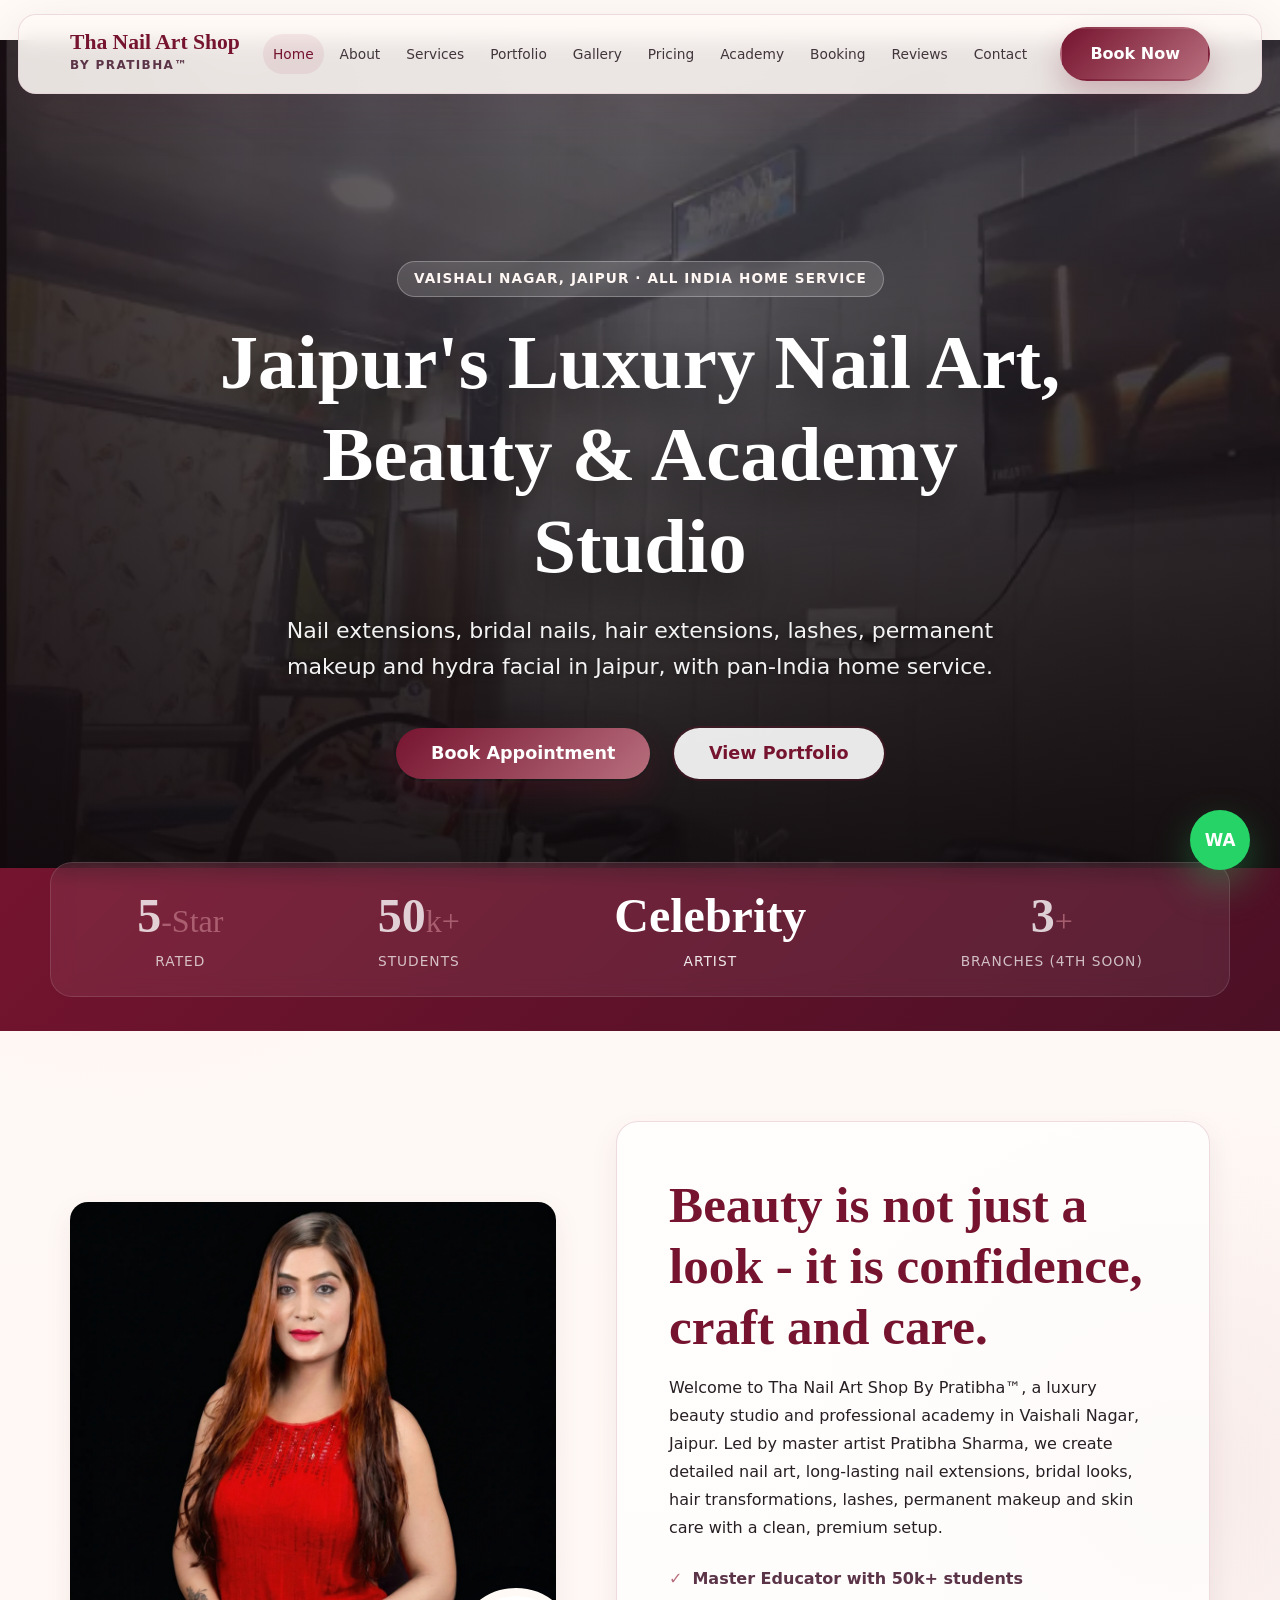
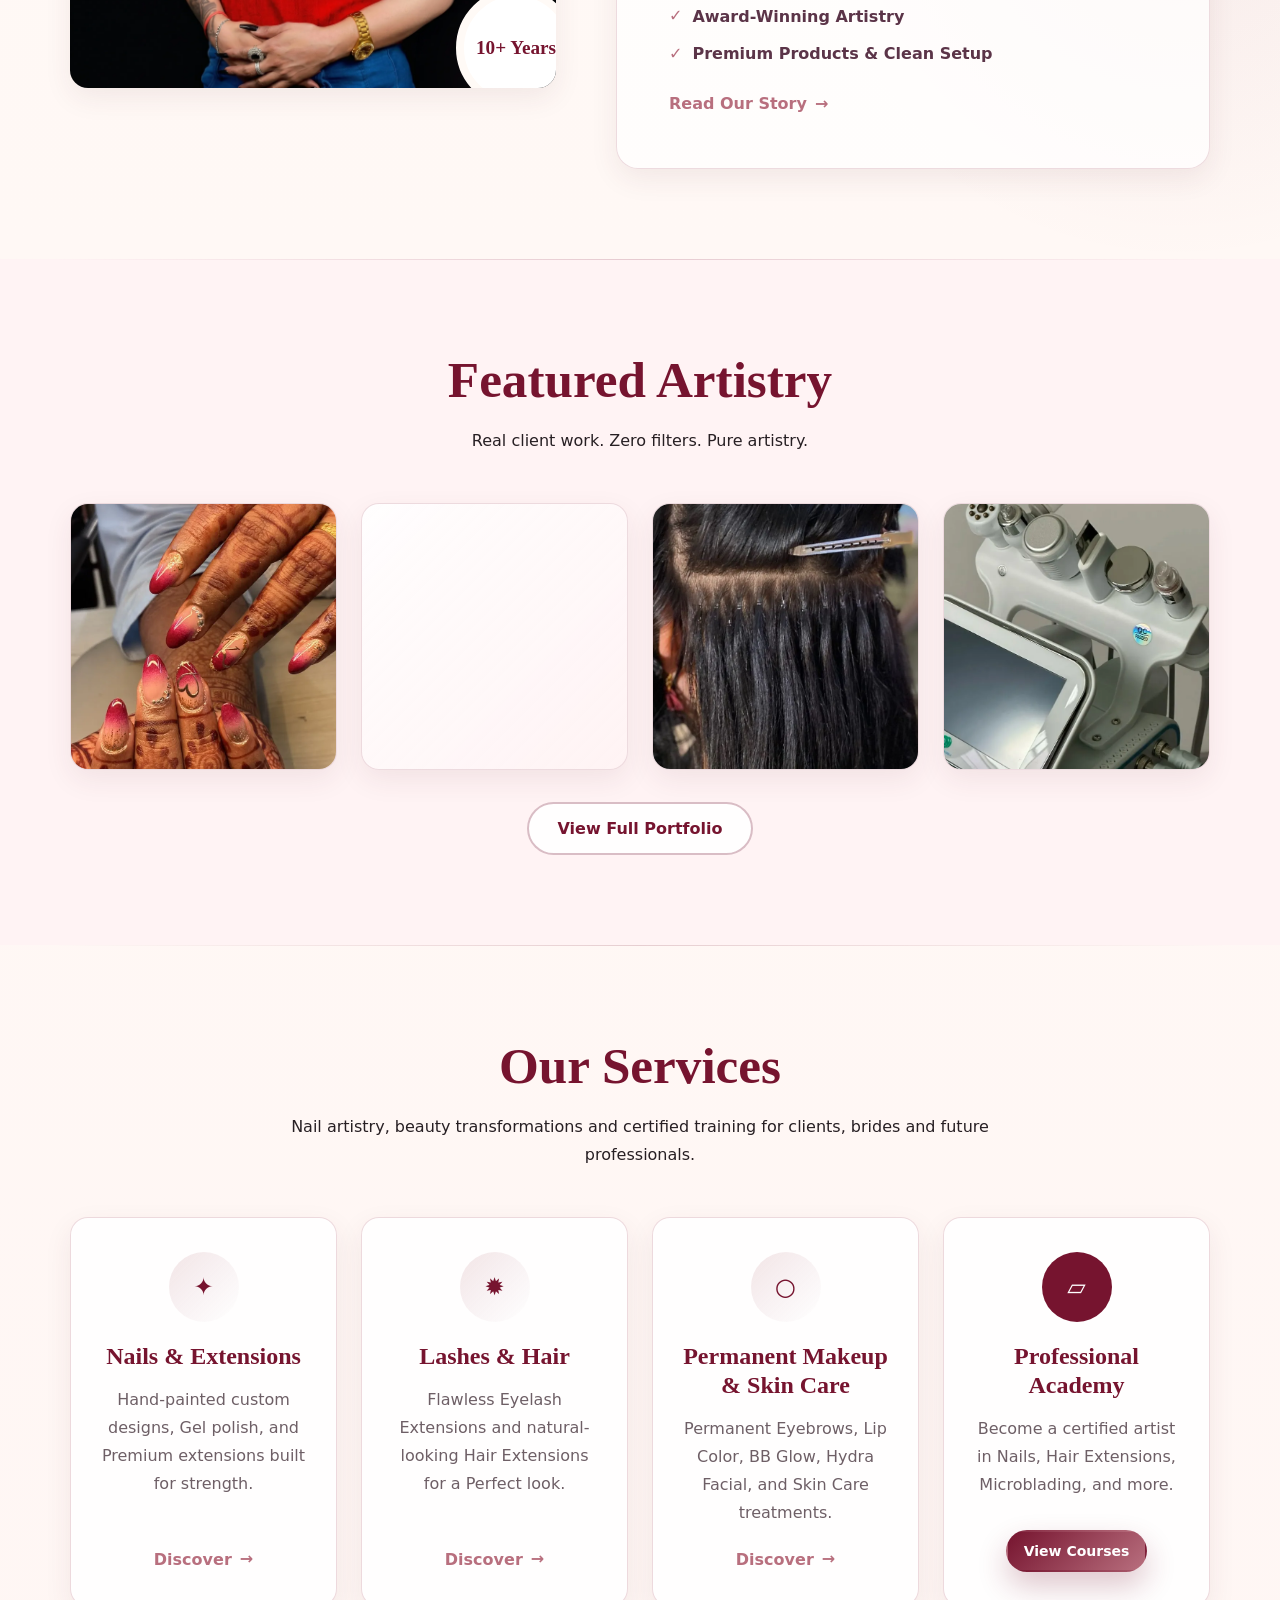
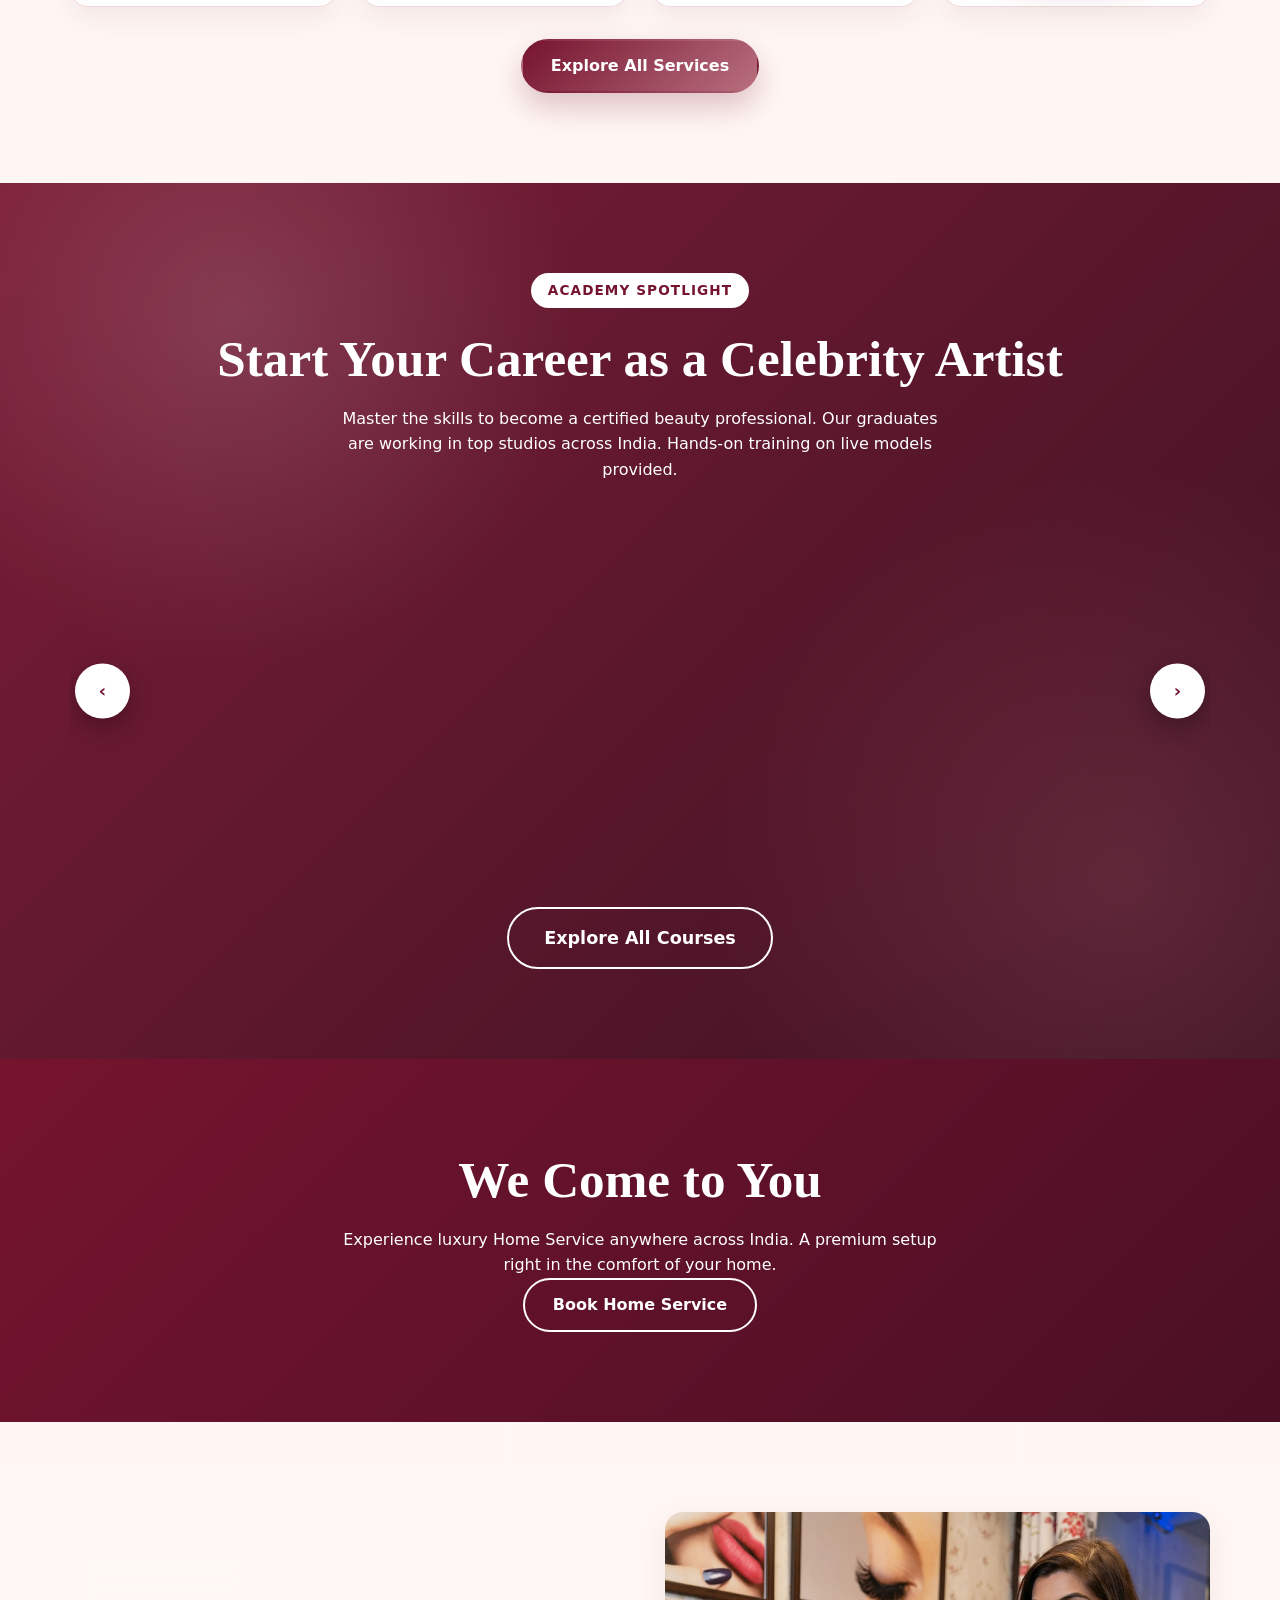
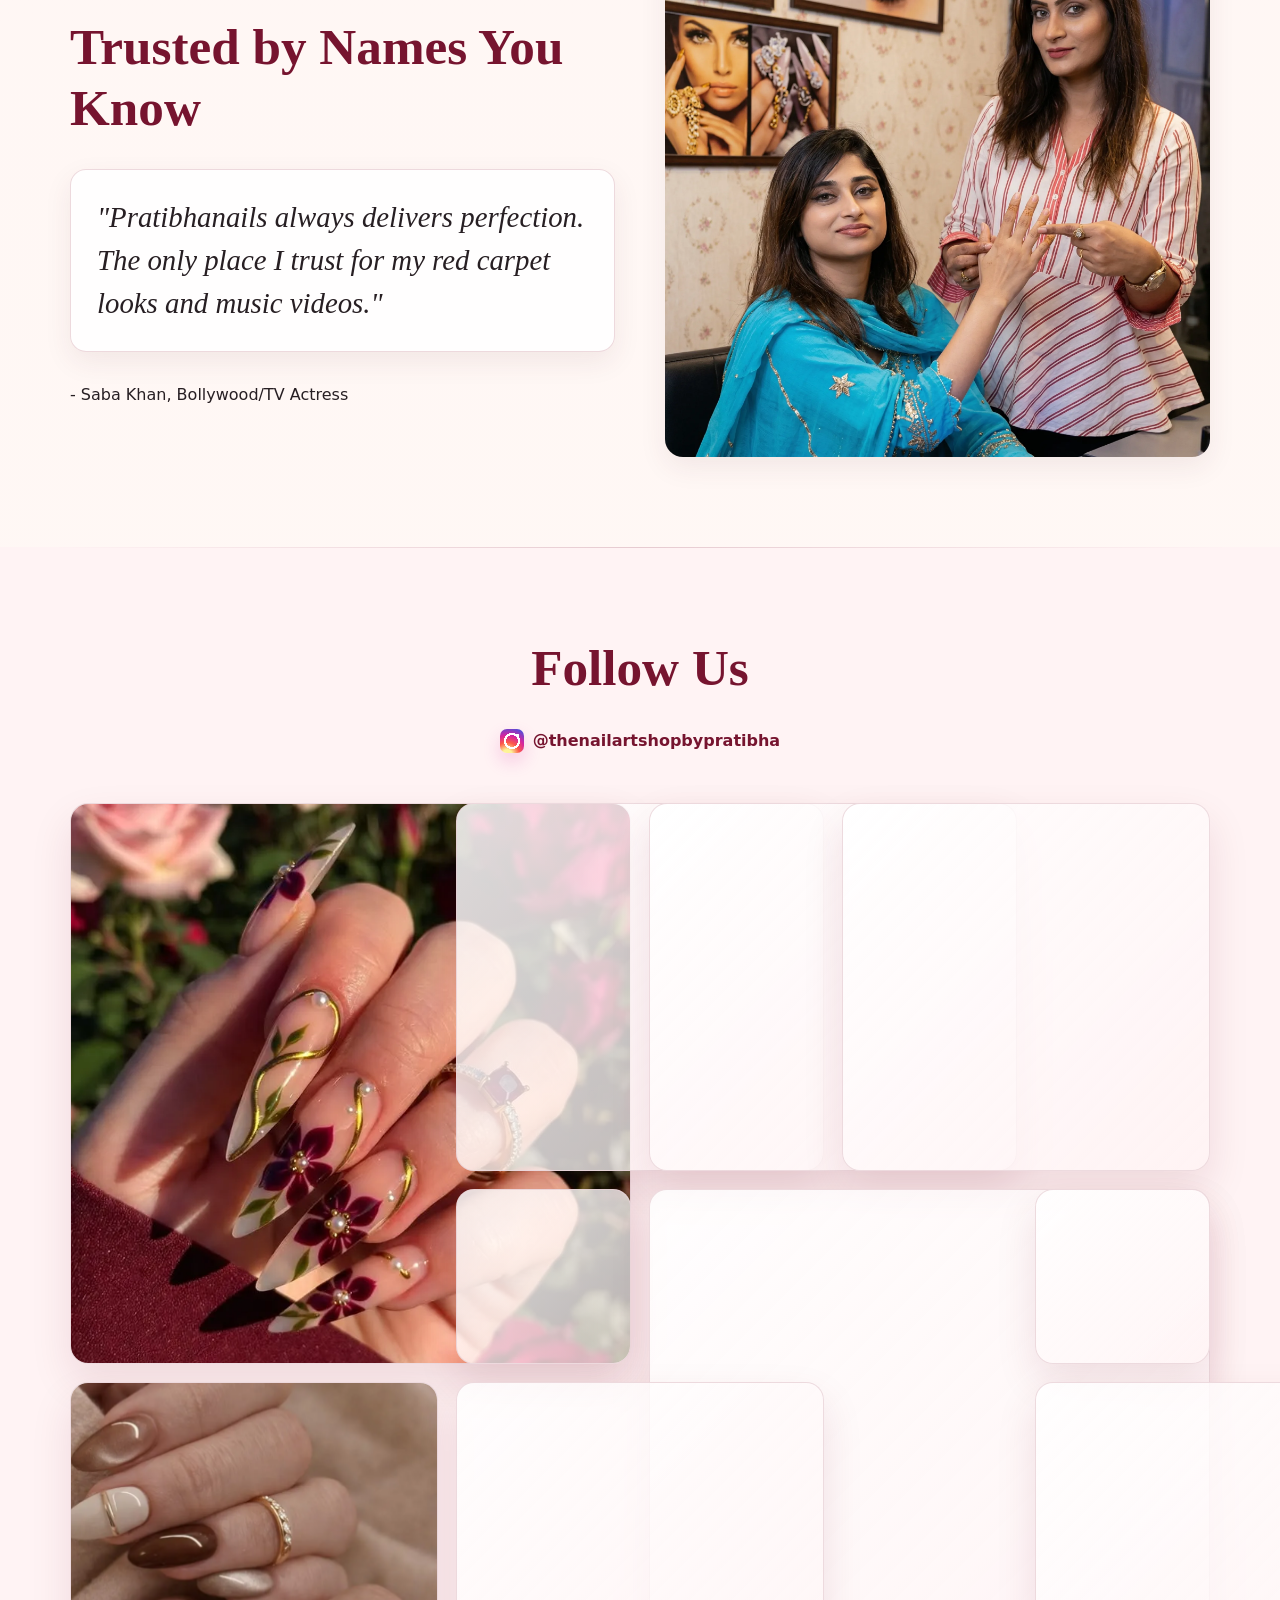
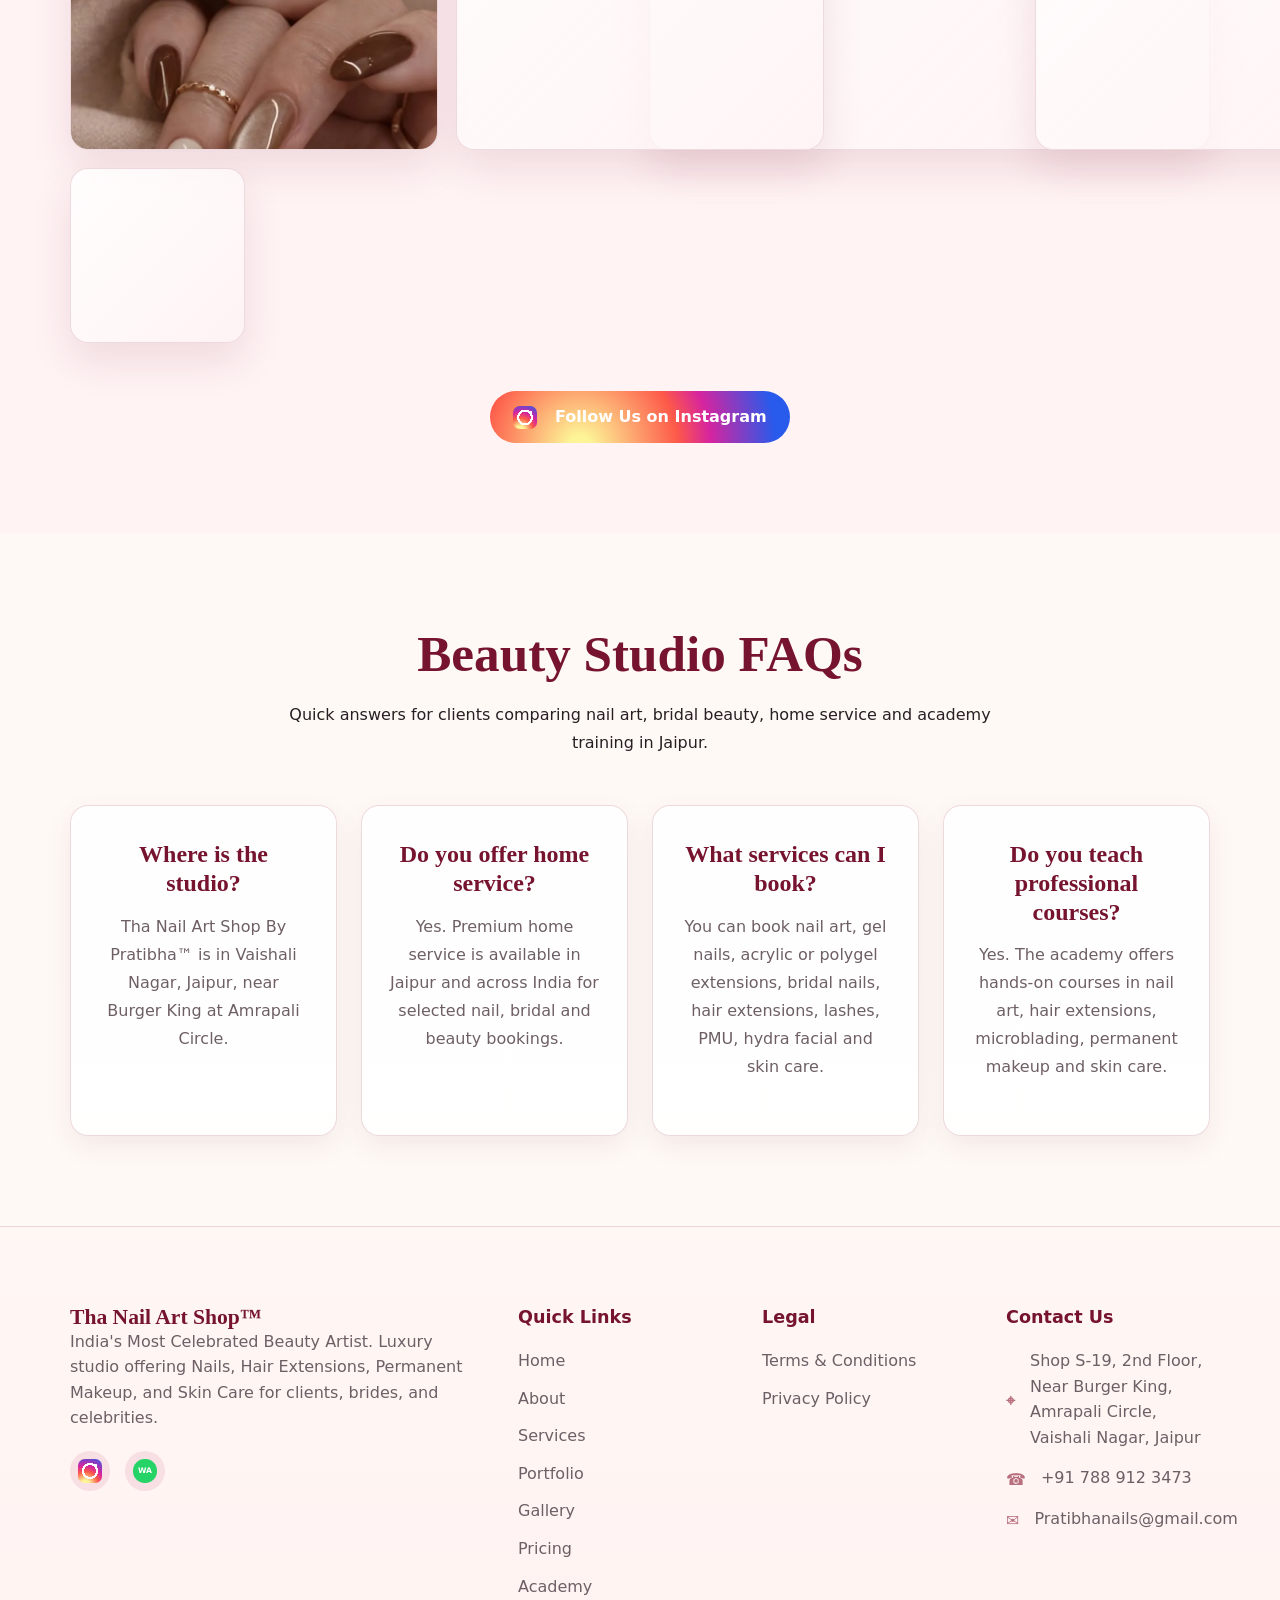
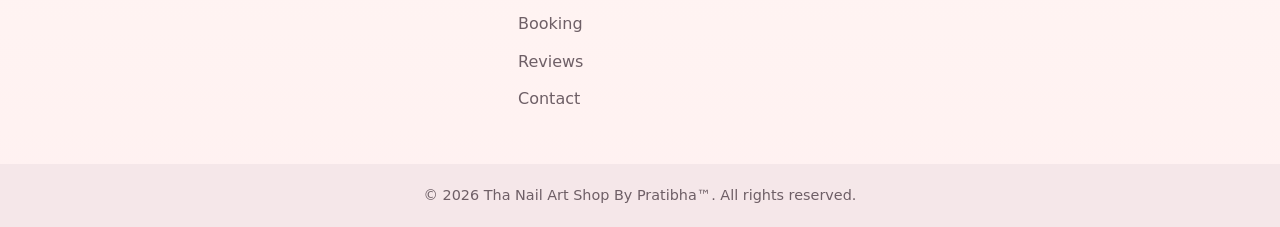
==== commit b4dd6c01: "Add video poster thumbnails" ====
--- a/index.html
+++ b/index.html
@@ -429,18 +429,18 @@
                         <h2 class="section-title">Follow Us</h2>
                         <a href="https://instagram.com/thenailartshopbypratibha" target="_blank" rel="noopener noreferrer" class="link-btn text-primary">@thenailartshopbypratibha</a>
                     </div>
-                    <div class="grid instagram-grid mt-3">
-                        <div class="insta-item img-hover"><img width="600" height="600" src="images/luxry nails/Luxury-Nail_(1).webp" alt="Instagram Feed" loading="lazy" decoding="async"></div>
-                        <div class="insta-item img-hover"><img width="600" height="600" src="images/bridal nails/Bridal-nail_(1).webp" alt="Instagram Feed" loading="lazy" decoding="async"></div>
-                        <div class="insta-item img-hover"><img width="600" height="600" src="images/3D nails/3D-Nails_(1).webp" alt="Instagram Feed" loading="lazy" decoding="async"></div>
-                        <div class="insta-item img-hover"><img width="600" height="600" src="images/hair extension/Hair-Extension-Images_(1).webp" alt="Instagram Feed" loading="lazy" decoding="async"></div>
-                        <div class="insta-item img-hover"><img width="600" height="600" src="images/Eyelashes images by Pinterest - Copy/Eyelashes-images_(1).webp" alt="Instagram Feed" loading="lazy" decoding="async"></div>
-                        <div class="insta-item img-hover"><img width="600" height="600" src="images/Hydra facial images - Copy/Hydra-facial-images_(1).webp" alt="Instagram Feed" loading="lazy" decoding="async"></div>
-                        <div class="insta-item img-hover"><img width="600" height="600" src="images/luxry nails/Luxury-Nail_(6).webp" alt="Insta 2" loading="lazy" decoding="async"></div>
-                        <div class="insta-item img-hover"><img width="600" height="600" src="images/luxry nails/Luxury-Nail_(7).webp" alt="Insta 3" loading="lazy" decoding="async"></div>
-                        <div class="insta-item img-hover"><img width="600" height="600" src="images/luxry nails/Luxury-Nail_(8).webp" alt="Insta 4" loading="lazy" decoding="async"></div>
-                        <div class="insta-item img-hover"><img width="600" height="600" src="images/luxry nails/Luxury-Nail_(9).webp" alt="Insta 5" loading="lazy" decoding="async"></div>
-                        <div class="insta-item img-hover"><img width="600" height="600" src="images/bridal nails/Bridal-nail_(1).webp" alt="Insta 6" loading="lazy" decoding="async"></div>
+                    <div class="grid instagram-grid mt-3" data-lightbox-group="instagram-feed">
+                        <div class="insta-item img-hover"><img width="600" height="600" src="images/luxry nails/Luxury-Nail_(1).webp" alt="Luxury nail art from Instagram" loading="lazy" decoding="async"></div>
+                        <div class="insta-item img-hover"><img width="600" height="600" src="images/bridal nails/Bridal-nail_(1).webp" alt="Bridal nail art from Instagram" loading="lazy" decoding="async"></div>
+                        <div class="insta-item img-hover"><img width="600" height="600" src="images/3D nails/3D-Nails_(1).webp" alt="3D nail art from Instagram" loading="lazy" decoding="async"></div>
+                        <div class="insta-item img-hover"><img width="600" height="600" src="images/hair extension/Hair-Extension-Images_(1).webp" alt="Hair extension transformation from Instagram" loading="lazy" decoding="async"></div>
+                        <div class="insta-item img-hover"><img width="600" height="600" src="images/Eyelashes images by Pinterest - Copy/Eyelashes-images_(1).webp" alt="Eyelash styling from Instagram" loading="lazy" decoding="async"></div>
+                        <div class="insta-item img-hover"><img width="600" height="600" src="images/Hydra facial images - Copy/Hydra-facial-images_(1).webp" alt="Hydra facial result from Instagram" loading="lazy" decoding="async"></div>
+                        <div class="insta-item img-hover"><img width="600" height="600" src="images/luxry nails/Luxury-Nail_(6).webp" alt="Luxury nail detail from Instagram" loading="lazy" decoding="async"></div>
+                        <div class="insta-item img-hover"><img width="600" height="600" src="images/luxry nails/Luxury-Nail_(7).webp" alt="Premium nail design from Instagram" loading="lazy" decoding="async"></div>
+                        <div class="insta-item img-hover"><img width="600" height="600" src="images/luxry nails/Luxury-Nail_(8).webp" alt="Glossy nail art from Instagram" loading="lazy" decoding="async"></div>
+                        <div class="insta-item img-hover"><img width="600" height="600" src="images/luxry nails/Luxury-Nail_(9).webp" alt="Elegant nail art from Instagram" loading="lazy" decoding="async"></div>
+                        <div class="insta-item img-hover"><img width="600" height="600" src="images/bridal nails/Bridal-nail_(1).webp" alt="Bridal nail closeup from Instagram" loading="lazy" decoding="async"></div>
                     </div>
                     <div class="text-center mt-5">
                         <a href="instagram://user?username=thenailartshopbypratibha" class="btn btn-instagram">
--- a/css/style.min.css
+++ b/css/style.min.css
@@ -1 +1 @@
-:root{--primary:#b76e79;--secondary:#f4e1e1;--bg-light:#fdfbf7;--bg-soft:#fbf5f5;--burgundy:#800020;--mauve:#6a4b59;--text-main:#333333;--text-muted:#666666;--white:#ffffff;--border:#e8dbdb;--font-heading:Georgia,'Times New Roman',serif;--font-body:system-ui,-apple-system,BlinkMacSystemFont,'Segoe UI',sans-serif;--transition:all 0.3s cubic-bezier(0.25,0.8,0.25,1);--shadow-sm:0 4px 6px rgba(0,0,0,0.05);--shadow-md:0 10px 20px rgba(0,0,0,0.08)}*{margin:0;padding:0;box-sizing:border-box}body{font-family:var(--font-body);color:var(--text-main);background-color:var(--bg-light);line-height:1.6;overflow-x:hidden}h1,h2,h3,h4,h5,h6{font-family:var(--font-heading);color:var(--burgundy);line-height:1.2}a{text-decoration:none;color:var(--primary);transition:var(--transition)}ul{list-style:none}img{max-width:100%;height:auto;display:block}.container{width:100%;max-width:1200px;margin:0 auto;padding:0 20px}.text-center{text-align:center}.text-white{color:var(--white) !important}.text-primary{color:var(--primary) !important}.text-burgundy{color:var(--burgundy) !important}.text-rose{color:var(--primary) !important}.text-muted{color:var(--text-muted)}.text-inherit{color:inherit}.font-playfair{font-family:var(--font-heading)}.font-bold{font-weight:700}.text-xl{font-size:1.5rem}.text-lg{font-size:1.25rem}.text-sm{font-size:0.875rem}.bg-soft{background-color:var(--bg-soft)}.bg-light{background-color:var(--bg-light)}.bg-primary{background-color:var(--primary)}.bg-burgundy{background-color:var(--burgundy)}.bg-dark{background-color:var(--text-main);color:var(--white)}.bg-white{background-color:var(--white)}.border{border:1px solid var(--border)}.border-bottom{border-bottom:1px solid var(--border)}.border-left-burgundy{border-left:4px solid var(--burgundy)}.mt-1{margin-top:0.5rem}.mt-2{margin-top:1rem}.mt-3{margin-top:1.5rem}.mt-4{margin-top:2rem}.mt-5{margin-top:3rem}.mb-1{margin-bottom:0.5rem}.mb-2{margin-bottom:1rem}.mb-3{margin-bottom:1.5rem}.mb-4{margin-bottom:2rem}.mx-auto{margin-left:auto;margin-right:auto}.p-2{padding:0.75rem}.p-3{padding:1rem}.p-4{padding:1.5rem}.p-5{padding:2rem}.pb-2{padding-bottom:0.5rem}.pl-4{padding-left:1.5rem}.rounded{border-radius:8px}.rounded-circle{border-radius:50%}.shadow-sm{box-shadow:var(--shadow-sm)}.shadow{box-shadow:var(--shadow-md)}.w-100{width:100%}.h-100{height:100%}.d-block{display:block}.d-inline-block{display:inline-block}.d-flex{display:flex}.d-none{display:none}.overflow-hidden{overflow:hidden}.flex-row{display:flex;flex-wrap:wrap;gap:30px;align-items:center;justify-content:space-between}.col-half{flex:1;min-width:300px}.align-start{align-items:flex-start}.max-w-md{max-width:600px;margin:0 auto}.max-w-lg{max-width:800px;margin:0 auto}.btn{display:inline-block;padding:12px 28px;border-radius:50px;font-weight:500;cursor:pointer;text-align:center;border:2px solid transparent;transition:var(--transition);font-size:1rem;font-family:var(--font-body)}.btn-small{padding:8px 16px;font-size:0.875rem}.btn-large{padding:15px 35px;font-size:1.1rem}.btn-primary{background-color:var(--burgundy);color:var(--white);box-shadow:0 4px 15px rgba(128,0,32,0.3)}.btn-primary:hover{background-color:var(--primary);color:var(--white);transform:translateY(-2px);box-shadow:0 6px 20px rgba(183,110,121,0.4)}.btn-outline{background-color:var(--primary);color:var(--white);border-color:var(--primary)}.btn-outline:hover{background-color:transparent;color:var(--primary);transform:translateY(-2px)}.btn-outline-light{background-color:transparent;color:var(--white);border-color:var(--white)}.btn-outline-light:hover{background-color:var(--white);color:var(--burgundy)}.link-btn{display:inline-flex;align-items:center;gap:8px;color:var(--primary);font-weight:600;position:relative}.link-btn::after{content:'';position:absolute;bottom:-2px;left:0;width:0;height:1px;background-color:var(--primary);transition:var(--transition)}.link-btn:hover::after{width:100%}.section-title{font-size:2.5rem;margin-bottom:1rem}.page-title{font-size:3.5rem;margin-bottom:0.5rem}.page-subtitle{font-size:1.2rem;color:var(--text-muted)}.section{padding:80px 0}.section-header{margin-bottom:3rem}.navbar{background:rgba(253,251,247,0.95);backdrop-filter:blur(10px);position:fixed;top:0;left:0;right:0;z-index:1000;box-shadow:0 2px 10px rgba(0,0,0,0.03);transition:var(--transition);padding:15px 0}.nav-container{display:flex;justify-content:space-between;align-items:center}.logo{display:flex;flex-direction:column}.logo-title{font-family:var(--font-heading);font-size:1.5rem;font-weight:700;color:var(--burgundy);line-height:1;letter-spacing:1px}.logo-subtitle{font-size:0.75rem;color:var(--text-main);font-weight:700;letter-spacing:2px;margin-top:2px;text-transform:uppercase}.nav-links{display:flex;gap:12px;flex-wrap:wrap;justify-content:center}.nav-links a{color:var(--text-main);font-weight:500;font-size:0.9rem;position:relative}.nav-links a::after{content:'';position:absolute;bottom:-4px;left:0;width:0;height:2px;background-color:var(--primary);transition:var(--transition)}.nav-links a:hover::after,.nav-links a.active::after{width:100%}.nav-links a:hover,.nav-links a.active{color:var(--primary)}.nav-actions{display:flex;align-items:center;gap:15px}.mobile-menu-toggle{display:none;background:none;border:none;cursor:pointer;width:30px;height:20px;position:relative;z-index:1001}.mobile-menu-toggle span{display:block;width:100%;height:2px;background-color:var(--burgundy);margin-bottom:6px;transition:var(--transition)}.footer{background-color:var(--bg-soft);padding:80px 0 0 0;border-top:1px solid var(--border)}.footer-container{display:flex;flex-wrap:wrap;gap:40px;margin-bottom:40px}.footer-col{flex:1;min-width:200px}.footer-col.brand-col{flex:2;min-width:300px}.footer-col h4{font-family:var(--font-body);font-size:1.1rem;color:var(--burgundy);margin-bottom:20px;font-weight:700}.footer-links li{margin-bottom:12px}.footer-links a{color:var(--text-muted)}.footer-links a:hover{color:var(--primary);padding-left:5px}.contact-info li{display:flex;gap:15px;margin-bottom:15px;color:var(--text-muted)}.contact-info i{color:var(--primary);margin-top:4px}.social-links{display:flex;gap:15px;margin-top:20px}.social-links a{display:flex;align-items:center;justify-content:center;width:40px;height:40px;background-color:var(--secondary);color:var(--primary);border-radius:50%}.social-links a:hover{background-color:var(--primary);color:var(--white);transform:translateY(-3px)}.footer-bottom{background-color:#f5ecec;padding:20px 0;text-align:center;color:var(--text-muted);font-size:0.9rem}.floating-whatsapp{position:fixed;bottom:30px;right:30px;background-color:#25d366;color:white;width:60px;height:60px;border-radius:50%;display:flex;align-items:center;justify-content:center;font-size:35px;box-shadow:0 4px 15px rgba(37,211,102,0.4);z-index:999;animation:bounce-subtle 2s infinite}.floating-whatsapp:hover{color:white;transform:scale(1.1) translateY(-5px);animation:none}@keyframes bounce-subtle{0%,100%{transform:translateY(0)}50%{transform:translateY(-8px)}}main{padding-top:75px}.hero{min-height:90vh;display:flex;align-items:center;justify-content:center;background:url('../images/studio/Studio-image.webp') center/cover no-repeat;position:relative;margin-top:-75px;padding:135px 0 60px}.hero-overlay{position:absolute;top:0;left:0;right:0;bottom:0;background:linear-gradient(to bottom,rgba(0,0,0,0.5),rgba(0,0,0,0.8))}.hero-content{position:relative;z-index:1;max-width:800px}.badge{display:inline-block;padding:6px 16px;background-color:var(--burgundy);color:var(--white);border-radius:50px;font-size:0.85rem;font-weight:600;text-transform:uppercase;margin-bottom:20px;border:1px solid rgba(255,255,255,0.2)}.hero-title{font-size:4.5rem;margin-bottom:20px;color:var(--white);text-shadow:2px 2px 10px rgba(0,0,0,0.5)}.hero-subtitle{font-size:1.5rem;color:rgba(255,255,255,0.95);margin-bottom:40px;font-weight:500;text-shadow:1px 1px 8px rgba(0,0,0,0.5)}.hero-actions{display:flex;gap:20px;justify-content:center;flex-wrap:wrap}.stats-strip{background-color:var(--burgundy);color:var(--white);padding:50px 0}.stats-container{display:flex;justify-content:space-around;text-align:center;flex-wrap:wrap;gap:30px}.stat-item h3,.stat-item .stat-number{color:var(--white);font-family:var(--font-heading);font-size:3rem;line-height:1.2;margin-bottom:5px;display:inline-block;font-variant-numeric:tabular-nums;font-weight:700}.stat-item span{font-size:2rem;font-family:var(--font-heading);color:var(--primary)}.stat-item p{font-size:1.1rem;opacity:0.9;text-transform:uppercase;letter-spacing:1px}.page-header{background:var(--secondary) url('../images/studio/Studio-image.webp') center/cover;position:relative;padding:100px 0;text-align:center}.page-header::before{content:'';position:absolute;top:0;left:0;right:0;bottom:0;background:rgba(253,251,247,0.9)}.page-header .container{position:relative;z-index:1}.grid{display:grid;gap:30px}.gallery-grid{grid-template-columns:repeat(auto-fill,minmax(300px,1fr))}.services-grid{grid-template-columns:repeat(auto-fill,minmax(250px,1fr))}.pricing-cards{grid-template-columns:repeat(auto-fit,minmax(300px,1fr))}.detailed-services{grid-template-columns:repeat(auto-fill,minmax(320px,1fr))}.gallery-item{position:relative;border-radius:12px;overflow:hidden;box-shadow:var(--shadow-sm);aspect-ratio:4/5}.gallery-item img,.masonry-item img{width:100%;height:100%;object-fit:cover;aspect-ratio:3/4;border-radius:8px;display:block}.gallery-overlay{position:absolute;inset:0;background:linear-gradient(to top,rgba(128,0,32,0.8),transparent);display:flex;align-items:flex-end;justify-content:center;padding:30px;opacity:0;transition:opacity 0.3s ease}.gallery-item:hover .gallery-overlay{opacity:1}.gallery-item:hover img{transform:scale(1.05)}.gallery-overlay span{color:white;font-family:var(--font-heading);font-size:1.5rem;text-align:center}.masonry-grid{column-count:3;column-gap:20px}.masonry-item{break-inside:avoid;margin-bottom:20px;position:relative;border-radius:8px;overflow:hidden}.masonry-overlay{position:absolute;bottom:0;left:0;right:0;padding:30px 20px 20px;background:linear-gradient(transparent,rgba(0,0,0,0.8));color:white;transform:translateY(100%);transition:transform 0.3s ease}.masonry-item:hover .masonry-overlay{transform:translateY(0)}.masonry-item:hover img{transform:scale(1.03)}.masonry-overlay h4{color:white;margin-bottom:5px;font-size:1.2rem}.filter-group{display:flex;flex-wrap:wrap;justify-content:center;gap:10px}.filter-btn{padding:8px 20px;border-radius:50px;border:1px solid var(--border);background:var(--white);font-family:var(--font-body);color:var(--text-main);cursor:pointer;transition:var(--transition)}.filter-btn.active,.filter-btn:hover{background:var(--primary);color:white;border-color:var(--primary)}.service-card{background:var(--white);padding:40px 30px;border-radius:12px;text-align:center;box-shadow:var(--shadow-sm);border:1px solid transparent;transition:var(--transition)}.service-icon{width:70px;height:70px;margin:0 auto 20px;background-color:var(--secondary);color:var(--primary);border-radius:50%;display:flex;align-items:center;justify-content:center;font-size:24px;transition:var(--transition)}.service-card:hover{border-color:var(--primary);transform:translateY(-5px);box-shadow:var(--shadow-md)}.service-card:hover .service-icon{background-color:var(--primary);color:var(--white)}.service-card h3{margin-bottom:15px;font-size:1.5rem}.service-card p{color:var(--text-muted);margin-bottom:20px}.service-card-detailed{background:var(--white);border-radius:12px;padding:30px;box-shadow:var(--shadow-sm);border-left:4px solid var(--primary);transition:var(--transition)}.service-card-detailed:hover{transform:translateY(-3px);box-shadow:var(--shadow-md)}.service-card-detailed h3{font-size:1.5rem;margin-bottom:15px;display:flex;align-items:center;gap:10px}.service-card-detailed p{color:var(--text-muted);margin-bottom:25px}.pricing-card{background:var(--white);border-radius:16px;padding:40px;text-align:center;box-shadow:var(--shadow-sm);position:relative;border:1px solid var(--border);transition:var(--transition)}.pricing-card.popular{transform:scale(1.05);border-color:var(--primary);box-shadow:0 15px 30px rgba(183,110,121,0.15);z-index:2}.pricing-badge{position:absolute;top:-15px;left:50%;transform:translateX(-50%);background:var(--primary);color:white;padding:5px 15px;border-radius:20px;font-size:0.8rem;font-weight:700;letter-spacing:1px}.price-val{font-family:var(--font-heading);font-size:2.5rem;color:var(--primary);margin:20px 0}.price-val span{font-size:1rem;color:var(--text-muted);font-family:var(--font-body)}.pricing-features{margin-bottom:30px;text-align:left}.pricing-features li{margin-bottom:15px;color:var(--text-main);display:flex;gap:10px}.pricing-table{width:100%;border-collapse:collapse}.pricing-table th,.pricing-table td{padding:15px 20px;text-align:left;border-bottom:1px solid var(--border)}.pricing-table th{background:var(--bg-soft);color:var(--burgundy);font-family:var(--font-heading);font-size:1.1rem}.badge-sm{padding:4px 10px;border-radius:4px;border:1px solid var(--border);background:var(--secondary);color:var(--burgundy);font-size:0.8rem;font-weight:600}.testimonial-large{font-family:var(--font-heading);font-style:italic;font-size:1.8rem;color:var(--text-main);line-height:1.5;border-left:4px solid var(--primary);padding-left:20px;margin:30px 0}.celebrity-container{display:flex;align-items:center;gap:50px;flex-wrap:wrap}.celebrity-text{flex:1;min-width:300px}.celebrity-image{flex:1;min-width:300px;border-radius:12px;overflow:hidden;box-shadow:var(--shadow-md)}.form-card{background:white;padding:40px}.form-control{width:100%;min-height:48px;padding:12px 14px;border:1px solid var(--border);border-radius:8px;background:var(--bg-soft);transition:border-color 0.3s;font-family:var(--font-body);font-size:1rem}textarea.form-control{min-height:110px;resize:vertical}.form-control:focus{outline:none;border-color:var(--primary);box-shadow:0 0 0 3px rgba(183,110,121,0.1)}.form-label{display:block;color:var(--burgundy);font-size:0.95rem;font-weight:700;margin-bottom:8px}.form-grid{display:grid;grid-template-columns:repeat(2,minmax(0,1fr));gap:18px}.form-grid .full{grid-column:1 / -1}.booking-card{background:var(--white);border:1px solid var(--border);border-radius:12px;padding:28px;box-shadow:var(--shadow-sm)}.booking-steps{counter-reset:booking-step;display:grid;gap:16px;text-align:left}.booking-step{position:relative;padding-left:52px}.booking-step::before{counter-increment:booking-step;content:counter(booking-step);position:absolute;left:0;top:2px;width:34px;height:34px;border-radius:50%;background:var(--burgundy);color:var(--white);display:inline-flex;align-items:center;justify-content:center;font-weight:700}.seo-copy{font-size:1rem;color:var(--text-muted);max-width:900px;margin:0 auto}.intro-image{position:relative;border-radius:16px;overflow:hidden}.floating-badge{position:absolute;bottom:-20px;right:-20px;background:var(--white);color:var(--burgundy);width:120px;height:120px;border-radius:50%;display:flex;align-items:center;justify-content:center;font-family:var(--font-heading);font-weight:700;font-size:1.2rem;box-shadow:var(--shadow-md);border:8px solid var(--bg-light);text-align:center}.fade-in{opacity:0;transition:opacity 0.8s ease,transform 0.8s ease}.slide-up{transform:translateY(40px)}.slide-right{transform:translateX(-40px)}.slide-left{transform:translateX(40px)}.fade-in.appear{opacity:1;transform:translate(0,0)}.delay-1{transition-delay:0.2s}.delay-2{transition-delay:0.4s}.delay-3{transition-delay:0.6s}@media (max-width:991px){.hero-title{font-size:3.5rem}.masonry-grid{column-count:2}.pricing-card.popular{transform:none;box-shadow:var(--shadow-sm)}.nav-links{position:fixed;top:70px;left:-100%;width:100%;height:calc(100vh - 70px);background:rgba(253,251,247,0.98);backdrop-filter:blur(10px);flex-direction:column;align-items:center;justify-content:flex-start;padding-top:50px;transition:var(--transition);z-index:999}.nav-links.active{left:0}.mobile-menu-toggle{display:block}.d-none-mobile{display:none}.mobile-menu-toggle.active span:nth-child(1){transform:translateY(8px) rotate(45deg)}.mobile-menu-toggle.active span:nth-child(2){opacity:0}.mobile-menu-toggle.active span:nth-child(3){transform:translateY(-8px) rotate(-45deg)}}@media (max-width:768px){.hero{background:url('../images/studio/Studio-image.webp') center/cover no-repeat}.hero-title{font-size:2.5rem}.hero-subtitle{font-size:1.2rem}.hero-actions{flex-direction:column}.section-title{font-size:2rem}.page-title{font-size:2.2rem}.form-grid{grid-template-columns:1fr}}@media (max-width:480px){.masonry-grid{column-count:1}.floating-whatsapp{bottom:20px;right:20px;width:50px;height:50px;font-size:28px}}@media (max-width:991px){.gallery-item.is-center .gallery-overlay{opacity:1}.masonry-item.is-center .masonry-overlay{transform:translateY(0)}}.lightbox{position:fixed;top:0;left:0;right:0;bottom:0;background:rgba(0,0,0,0.9);z-index:2000;display:flex;align-items:center;justify-content:center;opacity:0;pointer-events:none;transition:opacity 0.3s ease;padding:20px;backdrop-filter:blur(5px)}.lightbox.active{opacity:1;pointer-events:auto}.lightbox img{max-width:90%;max-height:90vh;border-radius:8px;box-shadow:0 10px 30px rgba(0,0,0,0.5);transform:scale(0.9);transition:transform 0.3s cubic-bezier(0.25,0.8,0.25,1);object-fit:contain}.lightbox.active img{transform:scale(1)}.lightbox-close{position:absolute;top:20px;left:24px;width:52px;height:52px;border:1px solid rgba(255,255,255,0.28);border-radius:50%;background:rgba(255,255,255,0.14);font-size:22px;color:white;cursor:pointer;text-shadow:0 2px 5px rgba(0,0,0,0.5);z-index:2001;transition:transform 0.2s}.lightbox-close:hover{transform:scale(1.1)}.lightbox-nav{position:absolute;top:50%;z-index:2001;width:54px;height:54px;border:1px solid rgba(255,255,255,0.28);border-radius:50%;background:rgba(255,255,255,0.14);color:var(--white);display:inline-flex;align-items:center;justify-content:center;cursor:pointer;transform:translateY(-50%);backdrop-filter:blur(12px);transition:background 0.2s ease,transform 0.2s ease}.lightbox-nav:hover{background:rgba(255,255,255,0.24);transform:translateY(-50%) scale(1.05)}.lightbox-nav[hidden]{display:none !important}.lightbox-prev{left:clamp(14px,4vw,42px)}.lightbox-next{right:clamp(14px,4vw,42px)}img:not(.no-lightbox),video:not(.no-lightbox){cursor:zoom-in}img[alt="Celebrity styled nails"]{cursor:default !important}.gallery-item,.masonry-item,.insta-item,.intro-image,.celebrity-image{aspect-ratio:1 / 1 !important;border-radius:24px !important;overflow:hidden !important}.gallery-item img,.masonry-item img,.insta-item img,.intro-image img,.celebrity-image img{height:100% !important;width:100% !important;object-fit:cover !important}.instagram-grid{grid-template-columns:repeat(auto-fill,minmax(130px,1fr)) !important;gap:15px !important}.nav-links{display:flex;gap:12px;flex-wrap:wrap;justify-content:center}.nav-links a{color:var(--text-main);font-weight:500;font-size:0.9rem;position:relative}.nav-links a::after{content:'';position:absolute;bottom:-4px;left:0;width:0;height:2px;background-color:var(--primary);transition:var(--transition)}.nav-links a:hover::after,.nav-links a.active::after{width:100%}.nav-links a:hover,.nav-links a.active{color:var(--primary)}.nav-actions{display:flex;align-items:center;gap:15px}.mobile-menu-toggle{display:none;background:none;border:none;cursor:pointer;width:30px;height:20px;position:relative;z-index:1001}.mobile-menu-toggle span{display:block;width:100%;height:2px;background-color:var(--burgundy);margin-bottom:6px;transition:var(--transition)}.footer{background-color:var(--bg-soft);padding:80px 0 0 0;border-top:1px solid var(--border)}.footer-container{display:flex;flex-wrap:wrap;gap:40px;margin-bottom:40px}.footer-col{flex:1;min-width:200px}.footer-col.brand-col{flex:2;min-width:300px}.footer-col h4{font-family:var(--font-body);font-size:1.1rem;color:var(--burgundy);margin-bottom:20px;font-weight:700}.footer-links li{margin-bottom:12px}.footer-links a{color:var(--text-muted)}.footer-links a:hover{color:var(--primary);padding-left:5px}.contact-info li{display:flex;gap:15px;margin-bottom:15px;color:var(--text-muted)}.contact-info i{color:var(--primary);margin-top:4px}.social-links{display:flex;gap:15px;margin-top:20px}.social-links a{display:flex;align-items:center;justify-content:center;width:40px;height:40px;background-color:var(--secondary);color:var(--primary);border-radius:50%}.social-links a:hover{background-color:var(--primary);color:var(--white);transform:translateY(-3px)}.footer-bottom{background-color:#f5ecec;padding:20px 0;text-align:center;color:var(--text-muted);font-size:0.9rem}.floating-whatsapp{position:fixed;bottom:30px;right:30px;background-color:#25d366;color:white;width:60px;height:60px;border-radius:50%;display:flex;align-items:center;justify-content:center;font-size:35px;box-shadow:0 4px 15px rgba(37,211,102,0.4);z-index:999;animation:bounce-subtle 2s infinite}.floating-whatsapp:hover{color:white;transform:scale(1.1) translateY(-5px);animation:none}@keyframes bounce-subtle{0%,100%{transform:translateY(0)}50%{transform:translateY(-8px)}}main{padding-top:75px}.hero{min-height:90vh;display:flex;align-items:center;justify-content:center;background:url('../images/studio/Studio-image.webp') center/cover no-repeat;position:relative;margin-top:-75px;padding:135px 0 60px}.hero-overlay{position:absolute;top:0;left:0;right:0;bottom:0;background:linear-gradient(to bottom,rgba(0,0,0,0.5),rgba(0,0,0,0.8))}.hero-content{position:relative;z-index:1;max-width:800px}.badge{display:inline-block;padding:6px 16px;background-color:var(--burgundy);color:var(--white);border-radius:50px;font-size:0.85rem;font-weight:600;text-transform:uppercase;margin-bottom:20px;border:1px solid rgba(255,255,255,0.2)}.hero-title{font-size:4.5rem;margin-bottom:20px;color:var(--white);text-shadow:2px 2px 10px rgba(0,0,0,0.5)}.hero-subtitle{font-size:1.5rem;color:rgba(255,255,255,0.95);margin-bottom:40px;font-weight:500;text-shadow:1px 1px 8px rgba(0,0,0,0.5)}.hero-actions{display:flex;gap:20px;justify-content:center;flex-wrap:wrap}.stats-strip{background-color:var(--burgundy);color:var(--white);padding:50px 0}.stats-container{display:flex;justify-content:space-around;text-align:center;flex-wrap:wrap;gap:30px}.stat-item h3,.stat-item .stat-number{color:var(--white);font-family:var(--font-heading);font-size:3rem;line-height:1.2;margin-bottom:5px;display:inline-block;font-variant-numeric:tabular-nums;font-weight:700}.stat-item span{font-size:2rem;font-family:var(--font-heading);color:var(--primary)}.stat-item p{font-size:1.1rem;opacity:0.9;text-transform:uppercase;letter-spacing:1px}.page-header{background:var(--secondary) url('../images/studio/Studio-image.webp') center/cover;position:relative;padding:100px 0;text-align:center}.page-header::before{content:'';position:absolute;top:0;left:0;right:0;bottom:0;background:rgba(253,251,247,0.9)}.page-header .container{position:relative;z-index:1}.grid{display:grid;gap:30px}.gallery-grid{grid-template-columns:repeat(auto-fill,minmax(300px,1fr))}.services-grid{grid-template-columns:repeat(auto-fill,minmax(250px,1fr))}.pricing-cards{grid-template-columns:repeat(auto-fit,minmax(300px,1fr))}.detailed-services{grid-template-columns:repeat(auto-fill,minmax(320px,1fr))}.gallery-item{position:relative;border-radius:12px;overflow:hidden;box-shadow:var(--shadow-sm);aspect-ratio:4/5}.gallery-item img,.masonry-item img{width:100%;height:100%;object-fit:cover;aspect-ratio:3/4;border-radius:8px;display:block}.gallery-overlay{position:absolute;inset:0;background:linear-gradient(to top,rgba(128,0,32,0.8),transparent);display:flex;align-items:flex-end;justify-content:center;padding:30px;opacity:0;transition:opacity 0.3s ease}.gallery-item:hover .gallery-overlay{opacity:1}.gallery-item:hover img{transform:scale(1.05)}.gallery-overlay span{color:white;font-family:var(--font-heading);font-size:1.5rem;text-align:center}.masonry-grid{column-count:3;column-gap:20px}.masonry-item{break-inside:avoid;margin-bottom:20px;position:relative;border-radius:8px;overflow:hidden}.masonry-overlay{position:absolute;bottom:0;left:0;right:0;padding:30px 20px 20px;background:linear-gradient(transparent,rgba(0,0,0,0.8));color:white;transform:translateY(100%);transition:transform 0.3s ease}.masonry-item:hover .masonry-overlay{transform:translateY(0)}.masonry-item:hover img{transform:scale(1.03)}.masonry-overlay h4{color:white;margin-bottom:5px;font-size:1.2rem}.filter-group{display:flex;flex-wrap:wrap;justify-content:center;gap:10px}.filter-btn{padding:8px 20px;border-radius:50px;border:1px solid var(--border);background:var(--white);font-family:var(--font-body);color:var(--text-main);cursor:pointer;transition:var(--transition)}.filter-btn.active,.filter-btn:hover{background:var(--primary);color:white;border-color:var(--primary)}.service-card{background:var(--white);padding:40px 30px;border-radius:12px;text-align:center;box-shadow:var(--shadow-sm);border:1px solid transparent;transition:var(--transition)}.service-icon{width:70px;height:70px;margin:0 auto 20px;background-color:var(--secondary);color:var(--primary);border-radius:50%;display:flex;align-items:center;justify-content:center;font-size:24px;transition:var(--transition)}.service-card:hover{border-color:var(--primary);transform:translateY(-5px);box-shadow:var(--shadow-md)}.service-card:hover .service-icon{background-color:var(--primary);color:var(--white)}.service-card h3{margin-bottom:15px;font-size:1.5rem}.service-card p{color:var(--text-muted);margin-bottom:20px}.service-card-detailed{background:var(--white);border-radius:12px;padding:30px;box-shadow:var(--shadow-sm);border-left:4px solid var(--primary);transition:var(--transition)}.service-card-detailed:hover{transform:translateY(-3px);box-shadow:var(--shadow-md)}.service-card-detailed h3{font-size:1.5rem;margin-bottom:15px;display:flex;align-items:center;gap:10px}.service-card-detailed p{color:var(--text-muted);margin-bottom:25px}.pricing-card{background:var(--white);border-radius:16px;padding:40px;text-align:center;box-shadow:var(--shadow-sm);position:relative;border:1px solid var(--border);transition:var(--transition)}.pricing-card.popular{transform:scale(1.05);border-color:var(--primary);box-shadow:0 15px 30px rgba(183,110,121,0.15);z-index:2}.pricing-badge{position:absolute;top:-15px;left:50%;transform:translateX(-50%);background:var(--primary);color:white;padding:5px 15px;border-radius:20px;font-size:0.8rem;font-weight:700;letter-spacing:1px}.price-val{font-family:var(--font-heading);font-size:2.5rem;color:var(--primary);margin:20px 0}.price-val span{font-size:1rem;color:var(--text-muted);font-family:var(--font-body)}.pricing-features{margin-bottom:30px;text-align:left}.pricing-features li{margin-bottom:15px;color:var(--text-main);display:flex;gap:10px}.pricing-table{width:100%;border-collapse:collapse}.pricing-table th,.pricing-table td{padding:15px 20px;text-align:left;border-bottom:1px solid var(--border)}.pricing-table th{background:var(--bg-soft);color:var(--burgundy);font-family:var(--font-heading);font-size:1.1rem}.badge-sm{padding:4px 10px;border-radius:4px;border:1px solid var(--border);background:var(--secondary);color:var(--burgundy);font-size:0.8rem;font-weight:600}.testimonial-large{font-family:var(--font-heading);font-style:italic;font-size:1.8rem;color:var(--text-main);line-height:1.5;border-left:4px solid var(--primary);padding-left:20px;margin:30px 0}.celebrity-container{display:flex;align-items:center;gap:50px;flex-wrap:wrap}.celebrity-text{flex:1;min-width:300px}.celebrity-image{flex:1;min-width:300px;border-radius:12px;overflow:hidden;box-shadow:var(--shadow-md)}.form-card{background:white;padding:40px}.form-control{border:1px solid var(--border);background:var(--bg-soft);transition:border-color 0.3s;font-family:var(--font-body)}.form-control:focus{outline:none;border-color:var(--primary);box-shadow:0 0 0 3px rgba(183,110,121,0.1)}.form-label{color:var(--burgundy);font-size:0.95rem}.intro-image{position:relative;border-radius:16px;overflow:hidden}.floating-badge{position:absolute;bottom:-20px;right:-20px;background:var(--white);color:var(--burgundy);width:120px;height:120px;border-radius:50%;display:flex;align-items:center;justify-content:center;font-family:var(--font-heading);font-weight:700;font-size:1.2rem;box-shadow:var(--shadow-md);border:8px solid var(--bg-light);text-align:center}.fade-in{opacity:0;transition:opacity 0.8s ease,transform 0.8s ease}.slide-up{transform:translateY(40px)}.slide-right{transform:translateX(-40px)}.slide-left{transform:translateX(40px)}.fade-in.appear{opacity:1;transform:translate(0,0)}.delay-1{transition-delay:0.2s}.delay-2{transition-delay:0.4s}.delay-3{transition-delay:0.6s}@media (max-width:991px){.hero-title{font-size:3.5rem}.masonry-grid{column-count:2}.pricing-card.popular{transform:none;box-shadow:var(--shadow-sm)}.nav-links{position:fixed;top:70px;left:-100%;width:100%;height:calc(100vh - 70px);background:rgba(253,251,247,0.98);backdrop-filter:blur(10px);flex-direction:column;align-items:center;justify-content:flex-start;padding-top:50px;transition:var(--transition);z-index:999}.nav-links.active{left:0}.mobile-menu-toggle{display:block}.d-none-mobile{display:none}.mobile-menu-toggle.active span:nth-child(1){transform:translateY(8px) rotate(45deg)}.mobile-menu-toggle.active span:nth-child(2){opacity:0}.mobile-menu-toggle.active span:nth-child(3){transform:translateY(-8px) rotate(-45deg)}}@media (max-width:768px){.hero{background:url('../images/studio/Studio-image.webp') center/cover no-repeat}.hero-title{font-size:2.5rem}.hero-subtitle{font-size:1.2rem}.hero-actions{flex-direction:column}.section-title{font-size:2rem}.page-title{font-size:2.2rem}}@media (max-width:480px){.masonry-grid{column-count:1}.floating-whatsapp{bottom:20px;right:20px;width:50px;height:50px;font-size:28px}}@media (max-width:991px){.gallery-item.is-center .gallery-overlay{opacity:1}.masonry-item.is-center .masonry-overlay{transform:translateY(0)}}.lightbox{position:fixed;top:0;left:0;right:0;bottom:0;background:rgba(0,0,0,0.9);z-index:2000;display:flex;align-items:center;justify-content:center;opacity:0;pointer-events:none;transition:opacity 0.3s ease;padding:20px;backdrop-filter:blur(5px)}.lightbox.active{opacity:1;pointer-events:auto}.lightbox img{max-width:90%;max-height:90vh;border-radius:8px;box-shadow:0 10px 30px rgba(0,0,0,0.5);transform:scale(0.9);transition:transform 0.3s cubic-bezier(0.25,0.8,0.25,1);object-fit:contain}.lightbox.active img{transform:scale(1)}.lightbox-close{position:absolute;top:20px;left:24px;width:52px;height:52px;border:1px solid rgba(255,255,255,0.28);border-radius:50%;background:rgba(255,255,255,0.14);font-size:22px;color:white;cursor:pointer;text-shadow:0 2px 5px rgba(0,0,0,0.5);z-index:2001;transition:transform 0.2s}.lightbox-close:hover{transform:scale(1.1)}.lightbox-nav{position:absolute;top:50%;z-index:2001;width:54px;height:54px;border:1px solid rgba(255,255,255,0.28);border-radius:50%;background:rgba(255,255,255,0.14);color:var(--white);display:inline-flex;align-items:center;justify-content:center;cursor:pointer;transform:translateY(-50%);backdrop-filter:blur(12px);transition:background 0.2s ease,transform 0.2s ease}.lightbox-nav:hover{background:rgba(255,255,255,0.24);transform:translateY(-50%) scale(1.05)}.lightbox-nav[hidden]{display:none !important}.lightbox-prev{left:clamp(14px,4vw,42px)}.lightbox-next{right:clamp(14px,4vw,42px)}img:not(.no-lightbox),video:not(.no-lightbox){cursor:zoom-in}img[alt="Celebrity styled nails"]{cursor:default !important}.gallery-item,.masonry-item,.insta-item,.intro-image,.celebrity-image{aspect-ratio:1 / 1 !important;border-radius:24px !important;overflow:hidden !important}.gallery-item img,.masonry-item img,.insta-item img,.intro-image img,.celebrity-image img{height:100% !important;width:100% !important;object-fit:cover !important}.instagram-grid{grid-template-columns:repeat(auto-fill,minmax(130px,1fr)) !important;gap:15px !important}.service-card{background:linear-gradient(135deg,#fffafa,#f4e6e8);border-bottom:3px solid #800020}.service-card:hover{background:linear-gradient(135deg,#f4e6e8,#fffafa)}.lightbox-content-container{display:flex;align-items:center;justify-content:center;width:100%;height:100%}.lightbox-content-container img,.lightbox-content-container video{max-width:90%;max-height:90vh;border-radius:8px;box-shadow:0 10px 30px rgba(0,0,0,0.5);transform:scale(0.9);transition:transform 0.3s cubic-bezier(0.25,0.8,0.25,1);object-fit:contain;cursor:pointer}.academy-carousel-wrapper{position:relative;max-width:1200px;margin:40px auto 0;padding:0 70px}.academy-carousel-wrapper::before,.academy-carousel-wrapper::after{content:'';position:absolute;top:0;bottom:0;width:80px;z-index:1;pointer-events:none}.academy-carousel-wrapper::before{left:70px;background:linear-gradient(to right,var(--burgundy),transparent)}.academy-carousel-wrapper::after{right:70px;background:linear-gradient(to left,var(--burgundy),transparent)}.academy-carousel{display:flex;gap:25px;overflow-x:auto;scroll-behavior:smooth;scroll-snap-type:x mandatory;padding:30px 5px;scrollbar-width:none;-ms-overflow-style:none;align-items:stretch}.academy-carousel::-webkit-scrollbar{display:none}.academy-card{flex:0 0 calc(33.333% - 17px);min-width:290px;scroll-snap-align:center;background:rgba(255,255,255,0.05);border:1px solid rgba(255,255,255,0.1);padding:45px 30px;border-radius:24px;text-align:center;transition:all 0.4s cubic-bezier(0.175,0.885,0.32,1.275);backdrop-filter:blur(12px);display:flex;flex-direction:column;justify-content:center}.academy-card:hover{background:rgba(255,255,255,0.15);transform:translateY(-12px);border-color:var(--primary);box-shadow:0 20px 40px rgba(0,0,0,0.4)}.academy-card i{font-size:3.8rem;color:var(--primary);margin-bottom:25px;text-shadow:0 5px 15px rgba(0,0,0,0.2)}.academy-card h3{color:white;margin-bottom:15px;font-size:1.7rem}.academy-card p{color:rgba(255,255,255,0.8);font-size:1rem;line-height:1.6}.carousel-nav{background:var(--white);color:var(--burgundy);border:none;width:55px;height:55px;border-radius:50%;display:flex;align-items:center;justify-content:center;cursor:pointer;box-shadow:0 8px 25px rgba(0,0,0,0.3);transition:all 0.3s cubic-bezier(0.4,0,0.2,1);z-index:100;position:absolute;top:50%;transform:translateY(-50%);opacity:1 !important;visibility:visible !important;pointer-events:auto !important}.carousel-nav:hover{background:var(--primary);color:white;transform:translateY(-50%) scale(1.1)}.carousel-nav:active{transform:translateY(-50%) scale(0.95)}.carousel-nav.prev{left:5px}.carousel-nav.next{right:5px}@media (max-width:1100px){.academy-card{flex:0 0 calc(50% - 13px)}.carousel-nav.prev{left:0}.carousel-nav.next{right:0}}@media (max-width:768px){.academy-card{flex:0 0 85%;padding:30px 20px;min-width:unset}.academy-card i{font-size:2.5rem}.academy-card h3{font-size:1.3rem}.academy-card p{font-size:0.9rem}.academy-carousel-wrapper{padding:0 10px 60px 10px}.carousel-nav{top:auto;bottom:0;transform:none;width:45px;height:45px}.carousel-nav:hover{transform:scale(1.1)}.carousel-nav:active{transform:scale(0.9)}.carousel-nav.prev{left:calc(50% - 55px)}.carousel-nav.next{right:calc(50% - 55px)}.academy-carousel-wrapper::before,.academy-carousel-wrapper::after{display:none}}.fade-in,.academy-card,.service-card,.gallery-item{will-change:transform,opacity}.fade-in{transition:opacity 0.8s cubic-bezier(0.4,0,0.2,1),transform 0.8s cubic-bezier(0.4,0,0.2,1)}.btn-instagram{background:radial-gradient(circle at 30% 107%,#fdf497 0%,#fdf497 5%,#fd5949 45%,#d6249f 60%,#285AEB 90%);color:white !important;border:none;font-weight:700;box-shadow:0 10px 20px rgba(214,36,159,0.2)}.btn-instagram:hover{transform:translateY(-3px) scale(1.05);box-shadow:0 15px 30px rgba(214,36,159,0.4);color:white !important}.mr-2{margin-right:0.5rem}:root{--primary:#b86f7e;--secondary:#f7dfe3;--bg-light:#fffaf6;--bg-soft:#fff3f4;--burgundy:#76142f;--mauve:#5b3448;--text-main:#271f23;--text-muted:#6e5f66;--border:#ead3d8;--shadow-sm:0 10px 28px rgba(88,42,57,0.08);--shadow-md:0 20px 50px rgba(88,42,57,0.14)}html{scroll-behavior:smooth}body{background:radial-gradient(circle at 8% 8%,rgba(184,111,126,0.12),transparent 26rem),linear-gradient(180deg,#fffaf6 0%,#fff6f4 45%,#fffaf6 100%)}body::before{display:none}.container{max-width:1180px}.navbar{position:absolute;top:14px;left:18px;right:18px;border:1px solid rgba(234,211,216,0.82);border-radius:18px;background:rgba(255,250,246,0.88);box-shadow:0 18px 50px rgba(80,37,52,0.12);padding:12px 0}body.nav-fixed .navbar{position:fixed}.nav-container{gap:18px}.logo-title{font-size:1.35rem;letter-spacing:0}.logo-subtitle{letter-spacing:1.4px;color:var(--mauve)}.nav-links{gap:6px;align-items:center}.nav-links a{padding:9px 10px;border-radius:999px;font-size:0.86rem;color:#40363b}.nav-links a::after{display:none}.nav-links a:hover,.nav-links a.active{color:var(--burgundy);background:rgba(184,111,126,0.12)}.mobile-menu-toggle{flex:0 0 auto;align-items:center;justify-content:center;flex-direction:column;gap:5px;width:42px;height:42px;padding:0;border-radius:999px;border:1px solid rgba(118,20,47,0.12);background:rgba(255,255,255,0.72);box-shadow:0 8px 20px rgba(88,42,57,0.08)}.mobile-menu-toggle span{display:block;width:19px;height:2px;margin:0;border-radius:999px;background:var(--burgundy);transform-origin:center}.mobile-menu-toggle.active span:nth-child(1){transform:translateY(7px) rotate(45deg)}.mobile-menu-toggle.active span:nth-child(2){opacity:0}.mobile-menu-toggle.active span:nth-child(3){transform:translateY(-7px) rotate(-45deg)}.btn{border-radius:999px;font-weight:700;letter-spacing:0;box-shadow:none}.btn-primary{background:linear-gradient(135deg,#76142f,#b86f7e);border-color:transparent;box-shadow:0 14px 30px rgba(118,20,47,0.24)}.btn-primary:hover{background:linear-gradient(135deg,#5e1027,#a75c6c);transform:translateY(-2px)}.btn-outline{background:rgba(255,255,255,0.9);color:var(--burgundy);border-color:rgba(118,20,47,0.28)}.btn-outline:hover{background:var(--burgundy);color:var(--white);border-color:var(--burgundy)}main{padding-top:92px}.hero{min-height:92vh;margin-top:-92px;padding:170px 0 80px;background-position:center 35%}.hero-overlay{background:linear-gradient(90deg,rgba(20,10,14,0.78) 0%,rgba(20,10,14,0.42) 50%,rgba(20,10,14,0.62) 100%),linear-gradient(to bottom,rgba(0,0,0,0.1),rgba(0,0,0,0.82))}.hero-content{max-width:900px;margin:0 auto}.badge{background:rgba(255,255,255,0.14);border:1px solid rgba(255,255,255,0.28);backdrop-filter:blur(12px);color:#fff7f4;letter-spacing:0.08em}.hero-title{font-size:clamp(3rem,6vw,5.8rem);max-width:980px;margin-left:auto;margin-right:auto;text-shadow:0 18px 44px rgba(0,0,0,0.55)}.hero-subtitle{max-width:780px;margin-left:auto;margin-right:auto;font-size:clamp(1.05rem,2vw,1.38rem);line-height:1.65}.hero-actions .btn{min-width:190px}.hero-actions{position:relative;z-index:3;align-items:center;background:transparent !important;border:0 !important;box-shadow:none !important}.hero-actions .btn{display:inline-flex;align-items:center;justify-content:center;line-height:1.2;contain:paint}.hero-actions .btn-outline-light{background:rgba(255,255,255,0.08);border-color:rgba(255,255,255,0.72);box-shadow:inset 0 0 0 1px rgba(255,255,255,0.14)}.stats-strip{background:linear-gradient(135deg,#76142f,#4b1025);padding:34px 0}.stats-container{background:rgba(255,255,255,0.07);border:1px solid rgba(255,255,255,0.12);border-radius:22px;padding:24px;backdrop-filter:blur(10px)}.stat-item h3{font-size:clamp(2rem,4vw,3rem)}.stat-item p{font-size:0.86rem}.section{padding:90px 0}.section-header p,.seo-copy,.intro-text p,.service-card p,.service-card-detailed p{line-height:1.75}.section-title{font-size:clamp(2rem,4vw,3.2rem);letter-spacing:0}.page-header{min-height:330px;display:flex;align-items:center;padding:125px 0 70px}.page-header::before{background:linear-gradient(135deg,rgba(255,250,246,0.92),rgba(255,243,244,0.86))}.page-title{font-size:clamp(2.4rem,5vw,4.2rem)}.intro-container{display:grid;grid-template-columns:minmax(280px,0.9fr) minmax(320px,1.1fr);gap:60px;align-items:center}.intro-text{background:rgba(255,255,255,0.72);border:1px solid rgba(234,211,216,0.82);border-radius:22px;padding:clamp(28px,5vw,52px);box-shadow:var(--shadow-sm)}.features-list{display:grid;gap:12px;margin:24px 0}.features-list li{display:flex;align-items:center;gap:10px;color:var(--mauve);font-weight:700}.gallery-grid,.services-grid,.pricing-cards,.detailed-services{gap:24px}.service-card,.service-card-detailed,.pricing-card,.booking-card,.topic-card{border-radius:18px;border:1px solid rgba(234,211,216,0.86);background:rgba(255,255,255,0.82);box-shadow:var(--shadow-sm)}.service-card{padding:34px 28px;border-bottom:1px solid rgba(234,211,216,0.86)}.service-card:hover,.service-card-detailed:hover,.pricing-card:hover,.booking-card:hover{transform:translateY(-6px);box-shadow:var(--shadow-md);border-color:rgba(184,111,126,0.42)}.service-icon{background:linear-gradient(135deg,rgba(184,111,126,0.18),rgba(255,255,255,0.9));color:var(--burgundy)}.gallery-item,.masonry-item,.insta-item,.intro-image,.celebrity-image{border-radius:18px !important;box-shadow:var(--shadow-sm)}.gallery-overlay,.masonry-overlay{background:linear-gradient(to top,rgba(54,18,31,0.9),rgba(54,18,31,0.08))}.academy-spotlight{background:linear-gradient(135deg,rgba(118,20,47,0.96),rgba(57,13,30,0.98)) !important;position:relative;overflow:hidden}.academy-spotlight::before{content:'';position:absolute;inset:0;background:radial-gradient(circle at 18% 15%,rgba(255,255,255,0.14),transparent 22rem),radial-gradient(circle at 88% 80%,rgba(184,111,126,0.22),transparent 26rem);pointer-events:none}.academy-spotlight>.container{position:relative;z-index:1}.academy-carousel-wrapper{overflow:hidden}.academy-carousel-wrapper::before,.academy-carousel-wrapper::after{display:none}.academy-carousel{mask-image:linear-gradient(to right,transparent 0,#000 7%,#000 93%,transparent 100%);-webkit-mask-image:linear-gradient(to right,transparent 0,#000 7%,#000 93%,transparent 100%)}.academy-card{border-radius:18px;background:rgba(255,255,255,0.09);box-shadow:inset 0 1px 0 rgba(255,255,255,0.12),0 18px 42px rgba(0,0,0,0.18)}.banner.bg-burgundy,.bg-burgundy{background:linear-gradient(135deg,#76142f,#4a0f24)}.testimonial-large{background:rgba(255,255,255,0.75);border:1px solid var(--border);border-left:4px solid var(--primary);border-radius:16px;padding:26px}.filter-btn{min-height:42px;border-color:rgba(118,20,47,0.16);box-shadow:0 8px 20px rgba(88,42,57,0.06)}.filter-btn.active,.filter-btn:hover{background:var(--burgundy);border-color:var(--burgundy)}.footer{background:#fff4f3;border-top:1px solid rgba(234,211,216,0.9)}.floating-whatsapp{box-shadow:0 16px 38px rgba(37,211,102,0.34)}a:focus-visible,button:focus-visible,input:focus-visible,select:focus-visible,textarea:focus-visible{outline:3px solid rgba(184,111,126,0.45);outline-offset:3px}@media (max-width:991px){.navbar{top:10px;left:10px;right:10px}.nav-links{top:80px;height:calc(100vh - 90px);border-radius:20px;border:1px solid var(--border);padding:34px 20px;box-shadow:var(--shadow-md)}.nav-links a{width:min(320px,100%);text-align:center;font-size:1rem;padding:12px 16px}.intro-container{grid-template-columns:1fr;gap:34px}}@media (max-width:768px){main{padding-top:86px}.hero{min-height:86vh;margin-top:-86px;padding:145px 0 62px}.hero-actions .btn{width:100%;max-width:330px;margin:0 auto}.stats-container{grid-template-columns:repeat(2,minmax(0,1fr));display:grid}.section{padding:64px 0}.service-card,.service-card-detailed,.pricing-card,.booking-card{padding:26px 22px}}@media (max-width:768px),(prefers-reduced-motion:reduce){*,*::before,*::after{scroll-behavior:auto !important}.navbar,.nav-links,.badge,.hero-content,.stats-container,.lightbox,.lightbox-nav,.instagram-card{backdrop-filter:none !important;-webkit-backdrop-filter:none !important}.floating-whatsapp{animation:none !important;bottom:92px !important;right:18px !important;width:52px !important;height:52px !important;font-size:28px !important;box-shadow:0 10px 24px rgba(37,211,102,0.24) !important;z-index:980 !important}.gallery-item:hover img,.masonry-item:hover img,.service-card:hover,.service-card-detailed:hover,.pricing-card.popular,.btn-primary:hover,.btn-outline:hover{transform:none !important}.fade-in,.slide-up,.slide-right,.slide-left{opacity:1 !important;transform:none !important;transition:none !important}.gallery-item,.masonry-item,.insta-item,.filter-item{transform:none !important;transition:opacity 0.16s ease !important;will-change:auto !important}.hero-overlay{background:linear-gradient(to bottom,rgba(18,9,13,0.54),rgba(18,9,13,0.82)) !important}}.section-header{max-width:820px;margin-left:auto;margin-right:auto}.section-header p,.page-subtitle{max-width:760px;margin-left:auto;margin-right:auto}.home-services,.portfolio-preview,.instagram-feed,.celebrity,.intro{position:relative}.home-services::before,.portfolio-preview::before,.instagram-feed::before{content:'';position:absolute;left:50%;top:0;width:min(92vw,1180px);height:1px;transform:translateX(-50%);background:linear-gradient(90deg,transparent,rgba(118,20,47,0.18),transparent)}.service-card,.service-card-detailed,.pricing-card{min-height:100%}.service-card{display:flex;flex-direction:column;align-items:center}.service-card .link-btn,.service-card .btn{margin-top:auto}.service-card-detailed{display:flex;flex-direction:column}.service-card-detailed .btn,.service-card-detailed .link-btn{margin-top:auto;align-self:flex-start}.gallery-item,.masonry-item,.insta-item{background:linear-gradient(135deg,rgba(255,255,255,0.86),rgba(255,243,244,0.72));border:1px solid rgba(234,211,216,0.82)}.gallery-item img,.masonry-item img,.insta-item img{transition:transform 0.55s cubic-bezier(0.2,0.8,0.2,1),filter 0.55s ease}.gallery-item:hover img,.masonry-item:hover img,.insta-item:hover img{filter:saturate(1.08) contrast(1.03)}.price-val{color:var(--burgundy)}.pricing-card.popular{background:linear-gradient(180deg,#ffffff,#fff3f5)}.pricing-badge,.badge-sm{border-radius:999px}.table-responsive{overflow-x:auto}.pricing-table{min-width:650px}.form-control{box-shadow:inset 0 1px 0 rgba(255,255,255,0.9)}.booking-step p{margin-top:4px}.footer-container{align-items:flex-start}.footer-col.brand-col p{max-width:440px;color:var(--text-muted)}@media (min-width:1200px){.hero-content{transform:translateY(12px)}.gallery-grid{grid-template-columns:repeat(4,minmax(0,1fr))}.services-grid{grid-template-columns:repeat(4,minmax(0,1fr))}}@media (max-width:1100px){.nav-links{gap:3px}.nav-links a{padding:8px 8px;font-size:0.82rem}.nav-actions .btn{padding-left:18px;padding-right:18px}}@media (max-width:991px){.academy-carousel{mask-image:none;-webkit-mask-image:none;padding-left:4px;padding-right:4px}.academy-carousel-wrapper{max-width:720px;padding-left:52px;padding-right:52px}.page-header{min-height:280px}}@media (max-width:768px){.navbar{border-radius:16px}.logo-title{font-size:1.14rem}.logo-subtitle{font-size:0.66rem}.mobile-menu-toggle{width:34px;height:34px;display:flex;align-items:center;justify-content:center;border-radius:50%;background:rgba(118,20,47,0.08)}.mobile-menu-toggle span{width:20px;margin-left:auto;margin-right:auto}.hero-title{font-size:clamp(2.35rem,12vw,3.25rem)}.hero-subtitle{font-size:1rem;line-height:1.65}.badge{font-size:0.72rem;white-space:normal}.stats-container{padding:18px;gap:14px}.stat-item p{font-size:0.72rem}.gallery-grid,.services-grid,.pricing-cards,.detailed-services{grid-template-columns:1fr}.academy-carousel-wrapper{padding-left:0;padding-right:0}.academy-card{flex-basis:88%}.footer{padding-top:56px}}.badge-sm{color:var(--burgundy)}.contact-details,.map-container{border-radius:22px !important}.map-container iframe{display:block;width:100%}@media (max-width:520px){.container{padding-left:16px;padding-right:16px}.hero{min-height:88vh;padding-bottom:46px}.section{padding:54px 0}.section-header{margin-bottom:2rem}.floating-badge{width:92px;height:92px;right:8px;bottom:8px;border-width:5px;font-size:0.95rem}.testimonial-large{font-size:1.25rem;padding:20px}.pricing-table th,.pricing-table td{padding:12px 14px}.floating-whatsapp{bottom:18px;right:18px}}.navbar{position:absolute !important}body.nav-fixed .navbar{position:fixed !important}@media (min-width:992px){.mobile-menu-toggle{display:none !important}}@media (max-width:991px){.mobile-menu-toggle{display:flex !important}.mobile-menu-toggle span{display:block !important;width:19px !important;height:2px !important;margin:0 !important}}@media (max-width:768px){.mobile-menu-toggle{display:flex !important}}html,body{max-width:100%;overflow-x:hidden}@media (max-width:991px){.nav-links{left:0 !important;transform:translateX(-110%);opacity:0;visibility:hidden;pointer-events:none}.nav-links.active{transform:translateX(0);opacity:1;visibility:visible;pointer-events:auto}}body::before{content:none !important;display:none !important}body{background:radial-gradient(circle at 10% 8%,rgba(184,111,126,0.11),transparent 28rem),radial-gradient(circle at 92% 18%,rgba(118,20,47,0.06),transparent 24rem),linear-gradient(180deg,#fffaf6 0%,#fff6f4 45%,#fffaf6 100%)}.academy-hero{background:linear-gradient(135deg,rgba(255,250,246,0.94),rgba(255,243,244,0.9)),url('../images/studio/Studio-image.webp') center/cover !important}.academy-hero-title{color:var(--burgundy) !important}.academy-hero-subtitle{color:var(--mauve) !important}.topic-icon{color:var(--burgundy) !important}.topic-card{background:rgba(255,255,255,0.82) !important}.duration-badge{background:rgba(118,20,47,0.1) !important;color:var(--burgundy) !important}.btn-whatsapp{border-radius:999px !important}.btn-phone,.enroll-btn{background:linear-gradient(135deg,var(--burgundy),var(--primary)) !important;border-radius:999px !important;color:var(--white) !important}.hero{background-image:url('../images/studio/Studio-image.webp') !important}.page-header{background:var(--secondary) url('../images/studio/Studio-image.webp') center/cover !important}main{padding-top:0 !important}.hero{margin-top:0 !important;padding-top:clamp(150px,18vw,190px) !important}.page-header{margin-top:0 !important;padding-top:clamp(145px,16vw,175px) !important}.services-editorial-band{padding-top:0 !important}.services-editorial-content{max-width:960px;margin:0 auto;padding:clamp(28px,5vw,46px);border:1px solid rgba(118,20,47,0.14);border-radius:18px;background:linear-gradient(135deg,rgba(255,255,255,0.86),rgba(255,243,244,0.74));box-shadow:0 24px 70px rgba(118,20,47,0.11);text-align:center}.services-editorial-content .seo-copy{margin:0 auto;max-width:780px}@media (max-width:768px){.hero{padding-top:138px !important}.page-header{padding-top:132px !important}}.navbar{top:14px !important;left:18px !important;right:18px !important;border:1px solid rgba(234,211,216,0.82) !important;border-radius:18px !important}.navbar::before{content:none !important;display:none !important}@media (max-width:768px){.navbar{top:10px !important;left:10px !important;right:10px !important;border-radius:16px !important}}.hero-actions .btn{position:relative;isolation:isolate;overflow:hidden;background-clip:padding-box}.hero-actions .btn::before,.hero-actions .btn::after{content:none !important;display:none !important}.hero-actions .btn-primary{border-color:transparent !important;outline:0 !important}body.menu-open,body.lightbox-open{overflow:hidden !important;touch-action:none}@media (max-width:991px){.nav-links{top:78px !important;left:10px !important;right:10px !important;width:auto !important;height:calc(100dvh - 96px) !important;max-height:calc(100dvh - 96px) !important;padding:clamp(18px,5vw,28px) clamp(14px,4vw,22px) !important;display:grid !important;grid-template-columns:repeat(2,minmax(0,1fr)) !important;align-content:start !important;gap:clamp(10px,2.8vw,14px) !important;overflow-y:auto !important;border-radius:22px !important;background:rgba(255,250,246,0.98) !important;box-shadow:0 24px 70px rgba(80,37,52,0.18) !important}.nav-links a{width:100% !important;min-height:48px !important;padding:12px 10px !important;display:inline-flex !important;align-items:center !important;justify-content:center !important;text-align:center !important;font-size:clamp(0.92rem,3.7vw,1.06rem) !important;line-height:1.15 !important;border-radius:14px !important;background:rgba(255,255,255,0.74) !important;border:1px solid rgba(118,20,47,0.1) !important}.nav-links a.active,.nav-links a:hover{background:rgba(118,20,47,0.11) !important}}@media (max-width:520px){.nav-links{grid-template-columns:1fr !important;gap:9px !important}.nav-links a{min-height:44px !important;font-size:1rem !important}}@media (max-width:768px){.floating-whatsapp{bottom:20px !important;right:20px !important;width:50px !important;height:50px !important;font-size:28px !important;z-index:999 !important}}html,body,main,.section,.footer{overflow-anchor:none}img,video,iframe{max-width:100%}.footer{background:linear-gradient(180deg,#fff7f4 0%,#fff1f1 100%) !important;color:var(--text-main)}.footer-bottom{background:#f5e7e9 !important}.instagram-feed .link-btn,.instagram-feed .text-primary{color:#76142f !important}.instagram-feed .link-btn{font-weight:800}.instagram-feed .link-btn::after{background-color:#76142f !important}.fas,.far,.fab{display:inline-flex;align-items:center;justify-content:center;font-family:var(--font-body);font-style:normal;font-weight:800;line-height:1}.fas::before,.far::before,.fab::before{content:"+"}.fa-instagram::before{content:"IG";font-size:0.68em;letter-spacing:0}.fa-whatsapp::before{content:"WA";font-size:0.68em;letter-spacing:0}.fa-arrow-right::before{content:"→"}.fa-chevron-left::before{content:"‹";font-size:1.35em}.fa-chevron-right::before{content:"›";font-size:1.35em}.fa-check::before{content:"✓"}.fa-star::before{content:"★"}.far.fa-star::before{content:"☆"}.fa-map-marker-alt::before{content:"⌖"}.fa-phone::before,.fa-phone-alt::before{content:"☎"}.fa-envelope::before{content:"✉"}.fa-clock::before{content:"◷"}.fa-car::before{content:"▰"}.fa-external-link-alt::before{content:"↗"}.fa-paint-brush::before{content:"✦"}.fa-magic::before{content:"✧"}.fa-spa::before{content:"✺"}.fa-eye::before{content:"◉"}.fa-gem::before{content:"◆"}.fa-graduation-cap::before{content:"▱"}.fa-hand-sparkles::before{content:"✹"}.fa-home::before{content:"⌂"}.fa-layer-group::before{content:"▤"}.fa-medkit::before{content:"+"}.fa-ring::before{content:"○"}.fa-users::before{content:"●"}.fa-briefcase::before{content:"▣"}.fa-certificate::before{content:"✶"}.fa-tools::before{content:"⚙"}.page-header,.academy-hero{color:var(--burgundy) !important}.academy-hero{min-height:330px !important;display:flex !important;align-items:center !important;justify-content:center !important;padding:clamp(145px,16vw,175px) 0 70px !important;background:linear-gradient(135deg,rgba(255,250,246,0.94),rgba(255,243,244,0.88)),url('../images/studio/Studio-image.webp') center/cover !important}.academy-hero .container{position:relative;z-index:1}.academy-hero-title,.page-title{color:var(--burgundy) !important}.academy-hero-subtitle,.page-subtitle{color:var(--mauve) !important}.course-card,.topic-card,.pricing-card,.service-card,.service-card-detailed,.booking-card,.form-card,.testimonial-large{border:1px solid rgba(234,211,216,0.86) !important;background:rgba(255,255,255,0.86) !important;box-shadow:var(--shadow-sm) !important}.course-card:hover,.topic-card:hover,.pricing-card:hover,.service-card:hover,.service-card-detailed:hover{border-color:rgba(118,20,47,0.25) !important;box-shadow:var(--shadow-md) !important}.lightbox-content-container{touch-action:pan-y}@media (max-width:768px){html{scroll-behavior:auto !important}body{min-height:100dvh}.footer{transform:translateZ(0)}}+:root{--primary:#b76e79;--secondary:#f4e1e1;--bg-light:#fdfbf7;--bg-soft:#fbf5f5;--burgundy:#800020;--mauve:#6a4b59;--text-main:#333333;--text-muted:#666666;--white:#ffffff;--border:#e8dbdb;--font-heading:Georgia,'Times New Roman',serif;--font-body:system-ui,-apple-system,BlinkMacSystemFont,'Segoe UI',sans-serif;--transition:all 0.3s cubic-bezier(0.25,0.8,0.25,1);--shadow-sm:0 4px 6px rgba(0,0,0,0.05);--shadow-md:0 10px 20px rgba(0,0,0,0.08)}*{margin:0;padding:0;box-sizing:border-box}body{font-family:var(--font-body);color:var(--text-main);background-color:var(--bg-light);line-height:1.6;overflow-x:hidden}h1,h2,h3,h4,h5,h6{font-family:var(--font-heading);color:var(--burgundy);line-height:1.2}a{text-decoration:none;color:var(--primary);transition:var(--transition)}ul{list-style:none}img{max-width:100%;height:auto;display:block}.container{width:100%;max-width:1200px;margin:0 auto;padding:0 20px}.text-center{text-align:center}.text-white{color:var(--white) !important}.text-primary{color:var(--primary) !important}.text-burgundy{color:var(--burgundy) !important}.text-rose{color:var(--primary) !important}.text-muted{color:var(--text-muted)}.text-inherit{color:inherit}.font-playfair{font-family:var(--font-heading)}.font-bold{font-weight:700}.text-xl{font-size:1.5rem}.text-lg{font-size:1.25rem}.text-sm{font-size:0.875rem}.bg-soft{background-color:var(--bg-soft)}.bg-light{background-color:var(--bg-light)}.bg-primary{background-color:var(--primary)}.bg-burgundy{background-color:var(--burgundy)}.bg-dark{background-color:var(--text-main);color:var(--white)}.bg-white{background-color:var(--white)}.border{border:1px solid var(--border)}.border-bottom{border-bottom:1px solid var(--border)}.border-left-burgundy{border-left:4px solid var(--burgundy)}.mt-1{margin-top:0.5rem}.mt-2{margin-top:1rem}.mt-3{margin-top:1.5rem}.mt-4{margin-top:2rem}.mt-5{margin-top:3rem}.mb-1{margin-bottom:0.5rem}.mb-2{margin-bottom:1rem}.mb-3{margin-bottom:1.5rem}.mb-4{margin-bottom:2rem}.mx-auto{margin-left:auto;margin-right:auto}.p-2{padding:0.75rem}.p-3{padding:1rem}.p-4{padding:1.5rem}.p-5{padding:2rem}.pb-2{padding-bottom:0.5rem}.pl-4{padding-left:1.5rem}.rounded{border-radius:8px}.rounded-circle{border-radius:50%}.shadow-sm{box-shadow:var(--shadow-sm)}.shadow{box-shadow:var(--shadow-md)}.w-100{width:100%}.h-100{height:100%}.d-block{display:block}.d-inline-block{display:inline-block}.d-flex{display:flex}.d-none{display:none}.overflow-hidden{overflow:hidden}.flex-row{display:flex;flex-wrap:wrap;gap:30px;align-items:center;justify-content:space-between}.col-half{flex:1;min-width:300px}.align-start{align-items:flex-start}.max-w-md{max-width:600px;margin:0 auto}.max-w-lg{max-width:800px;margin:0 auto}.btn{display:inline-block;padding:12px 28px;border-radius:50px;font-weight:500;cursor:pointer;text-align:center;border:2px solid transparent;transition:var(--transition);font-size:1rem;font-family:var(--font-body)}.btn-small{padding:8px 16px;font-size:0.875rem}.btn-large{padding:15px 35px;font-size:1.1rem}.btn-primary{background-color:var(--burgundy);color:var(--white);box-shadow:0 4px 15px rgba(128,0,32,0.3)}.btn-primary:hover{background-color:var(--primary);color:var(--white);transform:translateY(-2px);box-shadow:0 6px 20px rgba(183,110,121,0.4)}.btn-outline{background-color:var(--primary);color:var(--white);border-color:var(--primary)}.btn-outline:hover{background-color:transparent;color:var(--primary);transform:translateY(-2px)}.btn-outline-light{background-color:transparent;color:var(--white);border-color:var(--white)}.btn-outline-light:hover{background-color:var(--white);color:var(--burgundy)}.link-btn{display:inline-flex;align-items:center;gap:8px;color:var(--primary);font-weight:600;position:relative}.link-btn::after{content:'';position:absolute;bottom:-2px;left:0;width:0;height:1px;background-color:var(--primary);transition:var(--transition)}.link-btn:hover::after{width:100%}.section-title{font-size:2.5rem;margin-bottom:1rem}.page-title{font-size:3.5rem;margin-bottom:0.5rem}.page-subtitle{font-size:1.2rem;color:var(--text-muted)}.section{padding:80px 0}.section-header{margin-bottom:3rem}.navbar{background:rgba(253,251,247,0.95);backdrop-filter:blur(10px);position:fixed;top:0;left:0;right:0;z-index:1000;box-shadow:0 2px 10px rgba(0,0,0,0.03);transition:var(--transition);padding:15px 0}.nav-container{display:flex;justify-content:space-between;align-items:center}.logo{display:flex;flex-direction:column}.logo-title{font-family:var(--font-heading);font-size:1.5rem;font-weight:700;color:var(--burgundy);line-height:1;letter-spacing:1px}.logo-subtitle{font-size:0.75rem;color:var(--text-main);font-weight:700;letter-spacing:2px;margin-top:2px;text-transform:uppercase}.nav-links{display:flex;gap:12px;flex-wrap:wrap;justify-content:center}.nav-links a{color:var(--text-main);font-weight:500;font-size:0.9rem;position:relative}.nav-links a::after{content:'';position:absolute;bottom:-4px;left:0;width:0;height:2px;background-color:var(--primary);transition:var(--transition)}.nav-links a:hover::after,.nav-links a.active::after{width:100%}.nav-links a:hover,.nav-links a.active{color:var(--primary)}.nav-actions{display:flex;align-items:center;gap:15px}.mobile-menu-toggle{display:none;background:none;border:none;cursor:pointer;width:30px;height:20px;position:relative;z-index:1001}.mobile-menu-toggle span{display:block;width:100%;height:2px;background-color:var(--burgundy);margin-bottom:6px;transition:var(--transition)}.footer{background-color:var(--bg-soft);padding:80px 0 0 0;border-top:1px solid var(--border)}.footer-container{display:flex;flex-wrap:wrap;gap:40px;margin-bottom:40px}.footer-col{flex:1;min-width:200px}.footer-col.brand-col{flex:2;min-width:300px}.footer-col h4{font-family:var(--font-body);font-size:1.1rem;color:var(--burgundy);margin-bottom:20px;font-weight:700}.footer-links li{margin-bottom:12px}.footer-links a{color:var(--text-muted)}.footer-links a:hover{color:var(--primary);padding-left:5px}.contact-info li{display:flex;gap:15px;margin-bottom:15px;color:var(--text-muted)}.contact-info i{color:var(--primary);margin-top:4px}.social-links{display:flex;gap:15px;margin-top:20px}.social-links a{display:flex;align-items:center;justify-content:center;width:40px;height:40px;background-color:var(--secondary);color:var(--primary);border-radius:50%}.social-links a:hover{background-color:var(--primary);color:var(--white);transform:translateY(-3px)}.footer-bottom{background-color:#f5ecec;padding:20px 0;text-align:center;color:var(--text-muted);font-size:0.9rem}.floating-whatsapp{position:fixed;bottom:30px;right:30px;background-color:#25d366;color:white;width:60px;height:60px;border-radius:50%;display:flex;align-items:center;justify-content:center;font-size:35px;box-shadow:0 4px 15px rgba(37,211,102,0.4);z-index:999;animation:bounce-subtle 2s infinite}.floating-whatsapp:hover{color:white;transform:scale(1.1) translateY(-5px);animation:none}@keyframes bounce-subtle{0%,100%{transform:translateY(0)}50%{transform:translateY(-8px)}}main{padding-top:75px}.hero{min-height:90vh;display:flex;align-items:center;justify-content:center;background:url('../images/studio/Studio-image.webp') center/cover no-repeat;position:relative;margin-top:-75px;padding:135px 0 60px}.hero-overlay{position:absolute;top:0;left:0;right:0;bottom:0;background:linear-gradient(to bottom,rgba(0,0,0,0.5),rgba(0,0,0,0.8))}.hero-content{position:relative;z-index:1;max-width:800px}.badge{display:inline-block;padding:6px 16px;background-color:var(--burgundy);color:var(--white);border-radius:50px;font-size:0.85rem;font-weight:600;text-transform:uppercase;margin-bottom:20px;border:1px solid rgba(255,255,255,0.2)}.hero-title{font-size:4.5rem;margin-bottom:20px;color:var(--white);text-shadow:2px 2px 10px rgba(0,0,0,0.5)}.hero-subtitle{font-size:1.5rem;color:rgba(255,255,255,0.95);margin-bottom:40px;font-weight:500;text-shadow:1px 1px 8px rgba(0,0,0,0.5)}.hero-actions{display:flex;gap:20px;justify-content:center;flex-wrap:wrap}.stats-strip{background-color:var(--burgundy);color:var(--white);padding:50px 0}.stats-container{display:flex;justify-content:space-around;text-align:center;flex-wrap:wrap;gap:30px}.stat-item h3,.stat-item .stat-number{color:var(--white);font-family:var(--font-heading);font-size:3rem;line-height:1.2;margin-bottom:5px;display:inline-block;font-variant-numeric:tabular-nums;font-weight:700}.stat-item span{font-size:2rem;font-family:var(--font-heading);color:var(--primary)}.stat-item p{font-size:1.1rem;opacity:0.9;text-transform:uppercase;letter-spacing:1px}.page-header{background:var(--secondary) url('../images/studio/Studio-image.webp') center/cover;position:relative;padding:100px 0;text-align:center}.page-header::before{content:'';position:absolute;top:0;left:0;right:0;bottom:0;background:rgba(253,251,247,0.9)}.page-header .container{position:relative;z-index:1}.grid{display:grid;gap:30px}.gallery-grid{grid-template-columns:repeat(auto-fill,minmax(300px,1fr))}.services-grid{grid-template-columns:repeat(auto-fill,minmax(250px,1fr))}.pricing-cards{grid-template-columns:repeat(auto-fit,minmax(300px,1fr))}.detailed-services{grid-template-columns:repeat(auto-fill,minmax(320px,1fr))}.gallery-item{position:relative;border-radius:12px;overflow:hidden;box-shadow:var(--shadow-sm);aspect-ratio:4/5}.gallery-item img,.masonry-item img{width:100%;height:100%;object-fit:cover;aspect-ratio:3/4;border-radius:8px;display:block}.gallery-overlay{position:absolute;inset:0;background:linear-gradient(to top,rgba(128,0,32,0.8),transparent);display:flex;align-items:flex-end;justify-content:center;padding:30px;opacity:0;transition:opacity 0.3s ease}.gallery-item:hover .gallery-overlay{opacity:1}.gallery-item:hover img{transform:scale(1.05)}.gallery-overlay span{color:white;font-family:var(--font-heading);font-size:1.5rem;text-align:center}.masonry-grid{column-count:3;column-gap:20px}.masonry-item{break-inside:avoid;margin-bottom:20px;position:relative;border-radius:8px;overflow:hidden}.masonry-overlay{position:absolute;bottom:0;left:0;right:0;padding:30px 20px 20px;background:linear-gradient(transparent,rgba(0,0,0,0.8));color:white;transform:translateY(100%);transition:transform 0.3s ease}.masonry-item:hover .masonry-overlay{transform:translateY(0)}.masonry-item:hover img{transform:scale(1.03)}.masonry-overlay h4{color:white;margin-bottom:5px;font-size:1.2rem}.filter-group{display:flex;flex-wrap:wrap;justify-content:center;gap:10px}.filter-btn{padding:8px 20px;border-radius:50px;border:1px solid var(--border);background:var(--white);font-family:var(--font-body);color:var(--text-main);cursor:pointer;transition:var(--transition)}.filter-btn.active,.filter-btn:hover{background:var(--primary);color:white;border-color:var(--primary)}.service-card{background:var(--white);padding:40px 30px;border-radius:12px;text-align:center;box-shadow:var(--shadow-sm);border:1px solid transparent;transition:var(--transition)}.service-icon{width:70px;height:70px;margin:0 auto 20px;background-color:var(--secondary);color:var(--primary);border-radius:50%;display:flex;align-items:center;justify-content:center;font-size:24px;transition:var(--transition)}.service-card:hover{border-color:var(--primary);transform:translateY(-5px);box-shadow:var(--shadow-md)}.service-card:hover .service-icon{background-color:var(--primary);color:var(--white)}.service-card h3{margin-bottom:15px;font-size:1.5rem}.service-card p{color:var(--text-muted);margin-bottom:20px}.service-card-detailed{background:var(--white);border-radius:12px;padding:30px;box-shadow:var(--shadow-sm);border-left:4px solid var(--primary);transition:var(--transition)}.service-card-detailed:hover{transform:translateY(-3px);box-shadow:var(--shadow-md)}.service-card-detailed h3{font-size:1.5rem;margin-bottom:15px;display:flex;align-items:center;gap:10px}.service-card-detailed p{color:var(--text-muted);margin-bottom:25px}.pricing-card{background:var(--white);border-radius:16px;padding:40px;text-align:center;box-shadow:var(--shadow-sm);position:relative;border:1px solid var(--border);transition:var(--transition)}.pricing-card.popular{transform:scale(1.05);border-color:var(--primary);box-shadow:0 15px 30px rgba(183,110,121,0.15);z-index:2}.pricing-badge{position:absolute;top:-15px;left:50%;transform:translateX(-50%);background:var(--primary);color:white;padding:5px 15px;border-radius:20px;font-size:0.8rem;font-weight:700;letter-spacing:1px}.price-val{font-family:var(--font-heading);font-size:2.5rem;color:var(--primary);margin:20px 0}.price-val span{font-size:1rem;color:var(--text-muted);font-family:var(--font-body)}.pricing-features{margin-bottom:30px;text-align:left}.pricing-features li{margin-bottom:15px;color:var(--text-main);display:flex;gap:10px}.pricing-table{width:100%;border-collapse:collapse}.pricing-table th,.pricing-table td{padding:15px 20px;text-align:left;border-bottom:1px solid var(--border)}.pricing-table th{background:var(--bg-soft);color:var(--burgundy);font-family:var(--font-heading);font-size:1.1rem}.badge-sm{padding:4px 10px;border-radius:4px;border:1px solid var(--border);background:var(--secondary);color:var(--burgundy);font-size:0.8rem;font-weight:600}.testimonial-large{font-family:var(--font-heading);font-style:italic;font-size:1.8rem;color:var(--text-main);line-height:1.5;border-left:4px solid var(--primary);padding-left:20px;margin:30px 0}.celebrity-container{display:flex;align-items:center;gap:50px;flex-wrap:wrap}.celebrity-text{flex:1;min-width:300px}.celebrity-image{flex:1;min-width:300px;border-radius:12px;overflow:hidden;box-shadow:var(--shadow-md)}.form-card{background:white;padding:40px}.form-control{width:100%;min-height:48px;padding:12px 14px;border:1px solid var(--border);border-radius:8px;background:var(--bg-soft);transition:border-color 0.3s;font-family:var(--font-body);font-size:1rem}textarea.form-control{min-height:110px;resize:vertical}.form-control:focus{outline:none;border-color:var(--primary);box-shadow:0 0 0 3px rgba(183,110,121,0.1)}.form-label{display:block;color:var(--burgundy);font-size:0.95rem;font-weight:700;margin-bottom:8px}.form-grid{display:grid;grid-template-columns:repeat(2,minmax(0,1fr));gap:18px}.form-grid .full{grid-column:1 / -1}.booking-card{background:var(--white);border:1px solid var(--border);border-radius:12px;padding:28px;box-shadow:var(--shadow-sm)}.booking-steps{counter-reset:booking-step;display:grid;gap:16px;text-align:left}.booking-step{position:relative;padding-left:52px}.booking-step::before{counter-increment:booking-step;content:counter(booking-step);position:absolute;left:0;top:2px;width:34px;height:34px;border-radius:50%;background:var(--burgundy);color:var(--white);display:inline-flex;align-items:center;justify-content:center;font-weight:700}.seo-copy{font-size:1rem;color:var(--text-muted);max-width:900px;margin:0 auto}.intro-image{position:relative;border-radius:16px;overflow:hidden}.floating-badge{position:absolute;bottom:-20px;right:-20px;background:var(--white);color:var(--burgundy);width:120px;height:120px;border-radius:50%;display:flex;align-items:center;justify-content:center;font-family:var(--font-heading);font-weight:700;font-size:1.2rem;box-shadow:var(--shadow-md);border:8px solid var(--bg-light);text-align:center}.fade-in{opacity:0;transition:opacity 0.8s ease,transform 0.8s ease}.slide-up{transform:translateY(40px)}.slide-right{transform:translateX(-40px)}.slide-left{transform:translateX(40px)}.fade-in.appear{opacity:1;transform:translate(0,0)}.delay-1{transition-delay:0.2s}.delay-2{transition-delay:0.4s}.delay-3{transition-delay:0.6s}@media (max-width:991px){.hero-title{font-size:3.5rem}.masonry-grid{column-count:2}.pricing-card.popular{transform:none;box-shadow:var(--shadow-sm)}.nav-links{position:fixed;top:70px;left:-100%;width:100%;height:calc(100vh - 70px);background:rgba(253,251,247,0.98);backdrop-filter:blur(10px);flex-direction:column;align-items:center;justify-content:flex-start;padding-top:50px;transition:var(--transition);z-index:999}.nav-links.active{left:0}.mobile-menu-toggle{display:block}.d-none-mobile{display:none}.mobile-menu-toggle.active span:nth-child(1){transform:translateY(8px) rotate(45deg)}.mobile-menu-toggle.active span:nth-child(2){opacity:0}.mobile-menu-toggle.active span:nth-child(3){transform:translateY(-8px) rotate(-45deg)}}@media (max-width:768px){.hero{background:url('../images/studio/Studio-image.webp') center/cover no-repeat}.hero-title{font-size:2.5rem}.hero-subtitle{font-size:1.2rem}.hero-actions{flex-direction:column}.section-title{font-size:2rem}.page-title{font-size:2.2rem}.form-grid{grid-template-columns:1fr}}@media (max-width:480px){.masonry-grid{column-count:1}.floating-whatsapp{bottom:20px;right:20px;width:50px;height:50px;font-size:28px}}@media (max-width:991px){.gallery-item.is-center .gallery-overlay{opacity:1}.masonry-item.is-center .masonry-overlay{transform:translateY(0)}}.lightbox{position:fixed;top:0;left:0;right:0;bottom:0;background:rgba(0,0,0,0.9);z-index:2000;display:flex;align-items:center;justify-content:center;opacity:0;pointer-events:none;transition:opacity 0.3s ease;padding:20px;backdrop-filter:blur(5px)}.lightbox.active{opacity:1;pointer-events:auto}.lightbox img{max-width:90%;max-height:90vh;border-radius:8px;box-shadow:0 10px 30px rgba(0,0,0,0.5);transform:scale(0.9);transition:transform 0.3s cubic-bezier(0.25,0.8,0.25,1);object-fit:contain}.lightbox.active img{transform:scale(1)}.lightbox-close{position:absolute;top:20px;left:24px;width:52px;height:52px;border:1px solid rgba(255,255,255,0.28);border-radius:50%;background:rgba(255,255,255,0.14);font-size:22px;color:white;cursor:pointer;text-shadow:0 2px 5px rgba(0,0,0,0.5);z-index:2001;transition:transform 0.2s}.lightbox-close:hover{transform:scale(1.1)}.lightbox-nav{position:absolute;top:50%;z-index:2001;width:54px;height:54px;border:1px solid rgba(255,255,255,0.28);border-radius:50%;background:rgba(255,255,255,0.14);color:var(--white);display:inline-flex;align-items:center;justify-content:center;cursor:pointer;transform:translateY(-50%);backdrop-filter:blur(12px);transition:background 0.2s ease,transform 0.2s ease}.lightbox-nav:hover{background:rgba(255,255,255,0.24);transform:translateY(-50%) scale(1.05)}.lightbox-nav[hidden]{display:none !important}.lightbox-prev{left:clamp(14px,4vw,42px)}.lightbox-next{right:clamp(14px,4vw,42px)}img:not(.no-lightbox),video:not(.no-lightbox){cursor:zoom-in}img[alt="Celebrity styled nails"]{cursor:default !important}.gallery-item,.masonry-item,.insta-item,.intro-image,.celebrity-image{aspect-ratio:1 / 1 !important;border-radius:24px !important;overflow:hidden !important}.gallery-item img,.masonry-item img,.insta-item img,.intro-image img,.celebrity-image img{height:100% !important;width:100% !important;object-fit:cover !important}.instagram-grid{grid-template-columns:repeat(auto-fill,minmax(130px,1fr)) !important;gap:15px !important}.nav-links{display:flex;gap:12px;flex-wrap:wrap;justify-content:center}.nav-links a{color:var(--text-main);font-weight:500;font-size:0.9rem;position:relative}.nav-links a::after{content:'';position:absolute;bottom:-4px;left:0;width:0;height:2px;background-color:var(--primary);transition:var(--transition)}.nav-links a:hover::after,.nav-links a.active::after{width:100%}.nav-links a:hover,.nav-links a.active{color:var(--primary)}.nav-actions{display:flex;align-items:center;gap:15px}.mobile-menu-toggle{display:none;background:none;border:none;cursor:pointer;width:30px;height:20px;position:relative;z-index:1001}.mobile-menu-toggle span{display:block;width:100%;height:2px;background-color:var(--burgundy);margin-bottom:6px;transition:var(--transition)}.footer{background-color:var(--bg-soft);padding:80px 0 0 0;border-top:1px solid var(--border)}.footer-container{display:flex;flex-wrap:wrap;gap:40px;margin-bottom:40px}.footer-col{flex:1;min-width:200px}.footer-col.brand-col{flex:2;min-width:300px}.footer-col h4{font-family:var(--font-body);font-size:1.1rem;color:var(--burgundy);margin-bottom:20px;font-weight:700}.footer-links li{margin-bottom:12px}.footer-links a{color:var(--text-muted)}.footer-links a:hover{color:var(--primary);padding-left:5px}.contact-info li{display:flex;gap:15px;margin-bottom:15px;color:var(--text-muted)}.contact-info i{color:var(--primary);margin-top:4px}.social-links{display:flex;gap:15px;margin-top:20px}.social-links a{display:flex;align-items:center;justify-content:center;width:40px;height:40px;background-color:var(--secondary);color:var(--primary);border-radius:50%}.social-links a:hover{background-color:var(--primary);color:var(--white);transform:translateY(-3px)}.footer-bottom{background-color:#f5ecec;padding:20px 0;text-align:center;color:var(--text-muted);font-size:0.9rem}.floating-whatsapp{position:fixed;bottom:30px;right:30px;background-color:#25d366;color:white;width:60px;height:60px;border-radius:50%;display:flex;align-items:center;justify-content:center;font-size:35px;box-shadow:0 4px 15px rgba(37,211,102,0.4);z-index:999;animation:bounce-subtle 2s infinite}.floating-whatsapp:hover{color:white;transform:scale(1.1) translateY(-5px);animation:none}@keyframes bounce-subtle{0%,100%{transform:translateY(0)}50%{transform:translateY(-8px)}}main{padding-top:75px}.hero{min-height:90vh;display:flex;align-items:center;justify-content:center;background:url('../images/studio/Studio-image.webp') center/cover no-repeat;position:relative;margin-top:-75px;padding:135px 0 60px}.hero-overlay{position:absolute;top:0;left:0;right:0;bottom:0;background:linear-gradient(to bottom,rgba(0,0,0,0.5),rgba(0,0,0,0.8))}.hero-content{position:relative;z-index:1;max-width:800px}.badge{display:inline-block;padding:6px 16px;background-color:var(--burgundy);color:var(--white);border-radius:50px;font-size:0.85rem;font-weight:600;text-transform:uppercase;margin-bottom:20px;border:1px solid rgba(255,255,255,0.2)}.hero-title{font-size:4.5rem;margin-bottom:20px;color:var(--white);text-shadow:2px 2px 10px rgba(0,0,0,0.5)}.hero-subtitle{font-size:1.5rem;color:rgba(255,255,255,0.95);margin-bottom:40px;font-weight:500;text-shadow:1px 1px 8px rgba(0,0,0,0.5)}.hero-actions{display:flex;gap:20px;justify-content:center;flex-wrap:wrap}.stats-strip{background-color:var(--burgundy);color:var(--white);padding:50px 0}.stats-container{display:flex;justify-content:space-around;text-align:center;flex-wrap:wrap;gap:30px}.stat-item h3,.stat-item .stat-number{color:var(--white);font-family:var(--font-heading);font-size:3rem;line-height:1.2;margin-bottom:5px;display:inline-block;font-variant-numeric:tabular-nums;font-weight:700}.stat-item span{font-size:2rem;font-family:var(--font-heading);color:var(--primary)}.stat-item p{font-size:1.1rem;opacity:0.9;text-transform:uppercase;letter-spacing:1px}.page-header{background:var(--secondary) url('../images/studio/Studio-image.webp') center/cover;position:relative;padding:100px 0;text-align:center}.page-header::before{content:'';position:absolute;top:0;left:0;right:0;bottom:0;background:rgba(253,251,247,0.9)}.page-header .container{position:relative;z-index:1}.grid{display:grid;gap:30px}.gallery-grid{grid-template-columns:repeat(auto-fill,minmax(300px,1fr))}.services-grid{grid-template-columns:repeat(auto-fill,minmax(250px,1fr))}.pricing-cards{grid-template-columns:repeat(auto-fit,minmax(300px,1fr))}.detailed-services{grid-template-columns:repeat(auto-fill,minmax(320px,1fr))}.gallery-item{position:relative;border-radius:12px;overflow:hidden;box-shadow:var(--shadow-sm);aspect-ratio:4/5}.gallery-item img,.masonry-item img{width:100%;height:100%;object-fit:cover;aspect-ratio:3/4;border-radius:8px;display:block}.gallery-overlay{position:absolute;inset:0;background:linear-gradient(to top,rgba(128,0,32,0.8),transparent);display:flex;align-items:flex-end;justify-content:center;padding:30px;opacity:0;transition:opacity 0.3s ease}.gallery-item:hover .gallery-overlay{opacity:1}.gallery-item:hover img{transform:scale(1.05)}.gallery-overlay span{color:white;font-family:var(--font-heading);font-size:1.5rem;text-align:center}.masonry-grid{column-count:3;column-gap:20px}.masonry-item{break-inside:avoid;margin-bottom:20px;position:relative;border-radius:8px;overflow:hidden}.masonry-overlay{position:absolute;bottom:0;left:0;right:0;padding:30px 20px 20px;background:linear-gradient(transparent,rgba(0,0,0,0.8));color:white;transform:translateY(100%);transition:transform 0.3s ease}.masonry-item:hover .masonry-overlay{transform:translateY(0)}.masonry-item:hover img{transform:scale(1.03)}.masonry-overlay h4{color:white;margin-bottom:5px;font-size:1.2rem}.filter-group{display:flex;flex-wrap:wrap;justify-content:center;gap:10px}.filter-btn{padding:8px 20px;border-radius:50px;border:1px solid var(--border);background:var(--white);font-family:var(--font-body);color:var(--text-main);cursor:pointer;transition:var(--transition)}.filter-btn.active,.filter-btn:hover{background:var(--primary);color:white;border-color:var(--primary)}.service-card{background:var(--white);padding:40px 30px;border-radius:12px;text-align:center;box-shadow:var(--shadow-sm);border:1px solid transparent;transition:var(--transition)}.service-icon{width:70px;height:70px;margin:0 auto 20px;background-color:var(--secondary);color:var(--primary);border-radius:50%;display:flex;align-items:center;justify-content:center;font-size:24px;transition:var(--transition)}.service-card:hover{border-color:var(--primary);transform:translateY(-5px);box-shadow:var(--shadow-md)}.service-card:hover .service-icon{background-color:var(--primary);color:var(--white)}.service-card h3{margin-bottom:15px;font-size:1.5rem}.service-card p{color:var(--text-muted);margin-bottom:20px}.service-card-detailed{background:var(--white);border-radius:12px;padding:30px;box-shadow:var(--shadow-sm);border-left:4px solid var(--primary);transition:var(--transition)}.service-card-detailed:hover{transform:translateY(-3px);box-shadow:var(--shadow-md)}.service-card-detailed h3{font-size:1.5rem;margin-bottom:15px;display:flex;align-items:center;gap:10px}.service-card-detailed p{color:var(--text-muted);margin-bottom:25px}.pricing-card{background:var(--white);border-radius:16px;padding:40px;text-align:center;box-shadow:var(--shadow-sm);position:relative;border:1px solid var(--border);transition:var(--transition)}.pricing-card.popular{transform:scale(1.05);border-color:var(--primary);box-shadow:0 15px 30px rgba(183,110,121,0.15);z-index:2}.pricing-badge{position:absolute;top:-15px;left:50%;transform:translateX(-50%);background:var(--primary);color:white;padding:5px 15px;border-radius:20px;font-size:0.8rem;font-weight:700;letter-spacing:1px}.price-val{font-family:var(--font-heading);font-size:2.5rem;color:var(--primary);margin:20px 0}.price-val span{font-size:1rem;color:var(--text-muted);font-family:var(--font-body)}.pricing-features{margin-bottom:30px;text-align:left}.pricing-features li{margin-bottom:15px;color:var(--text-main);display:flex;gap:10px}.pricing-table{width:100%;border-collapse:collapse}.pricing-table th,.pricing-table td{padding:15px 20px;text-align:left;border-bottom:1px solid var(--border)}.pricing-table th{background:var(--bg-soft);color:var(--burgundy);font-family:var(--font-heading);font-size:1.1rem}.badge-sm{padding:4px 10px;border-radius:4px;border:1px solid var(--border);background:var(--secondary);color:var(--burgundy);font-size:0.8rem;font-weight:600}.testimonial-large{font-family:var(--font-heading);font-style:italic;font-size:1.8rem;color:var(--text-main);line-height:1.5;border-left:4px solid var(--primary);padding-left:20px;margin:30px 0}.celebrity-container{display:flex;align-items:center;gap:50px;flex-wrap:wrap}.celebrity-text{flex:1;min-width:300px}.celebrity-image{flex:1;min-width:300px;border-radius:12px;overflow:hidden;box-shadow:var(--shadow-md)}.form-card{background:white;padding:40px}.form-control{border:1px solid var(--border);background:var(--bg-soft);transition:border-color 0.3s;font-family:var(--font-body)}.form-control:focus{outline:none;border-color:var(--primary);box-shadow:0 0 0 3px rgba(183,110,121,0.1)}.form-label{color:var(--burgundy);font-size:0.95rem}.intro-image{position:relative;border-radius:16px;overflow:hidden}.floating-badge{position:absolute;bottom:-20px;right:-20px;background:var(--white);color:var(--burgundy);width:120px;height:120px;border-radius:50%;display:flex;align-items:center;justify-content:center;font-family:var(--font-heading);font-weight:700;font-size:1.2rem;box-shadow:var(--shadow-md);border:8px solid var(--bg-light);text-align:center}.fade-in{opacity:0;transition:opacity 0.8s ease,transform 0.8s ease}.slide-up{transform:translateY(40px)}.slide-right{transform:translateX(-40px)}.slide-left{transform:translateX(40px)}.fade-in.appear{opacity:1;transform:translate(0,0)}.delay-1{transition-delay:0.2s}.delay-2{transition-delay:0.4s}.delay-3{transition-delay:0.6s}@media (max-width:991px){.hero-title{font-size:3.5rem}.masonry-grid{column-count:2}.pricing-card.popular{transform:none;box-shadow:var(--shadow-sm)}.nav-links{position:fixed;top:70px;left:-100%;width:100%;height:calc(100vh - 70px);background:rgba(253,251,247,0.98);backdrop-filter:blur(10px);flex-direction:column;align-items:center;justify-content:flex-start;padding-top:50px;transition:var(--transition);z-index:999}.nav-links.active{left:0}.mobile-menu-toggle{display:block}.d-none-mobile{display:none}.mobile-menu-toggle.active span:nth-child(1){transform:translateY(8px) rotate(45deg)}.mobile-menu-toggle.active span:nth-child(2){opacity:0}.mobile-menu-toggle.active span:nth-child(3){transform:translateY(-8px) rotate(-45deg)}}@media (max-width:768px){.hero{background:url('../images/studio/Studio-image.webp') center/cover no-repeat}.hero-title{font-size:2.5rem}.hero-subtitle{font-size:1.2rem}.hero-actions{flex-direction:column}.section-title{font-size:2rem}.page-title{font-size:2.2rem}}@media (max-width:480px){.masonry-grid{column-count:1}.floating-whatsapp{bottom:20px;right:20px;width:50px;height:50px;font-size:28px}}@media (max-width:991px){.gallery-item.is-center .gallery-overlay{opacity:1}.masonry-item.is-center .masonry-overlay{transform:translateY(0)}}.lightbox{position:fixed;top:0;left:0;right:0;bottom:0;background:rgba(0,0,0,0.9);z-index:2000;display:flex;align-items:center;justify-content:center;opacity:0;pointer-events:none;transition:opacity 0.3s ease;padding:20px;backdrop-filter:blur(5px)}.lightbox.active{opacity:1;pointer-events:auto}.lightbox img{max-width:90%;max-height:90vh;border-radius:8px;box-shadow:0 10px 30px rgba(0,0,0,0.5);transform:scale(0.9);transition:transform 0.3s cubic-bezier(0.25,0.8,0.25,1);object-fit:contain}.lightbox.active img{transform:scale(1)}.lightbox-close{position:absolute;top:20px;left:24px;width:52px;height:52px;border:1px solid rgba(255,255,255,0.28);border-radius:50%;background:rgba(255,255,255,0.14);font-size:22px;color:white;cursor:pointer;text-shadow:0 2px 5px rgba(0,0,0,0.5);z-index:2001;transition:transform 0.2s}.lightbox-close:hover{transform:scale(1.1)}.lightbox-nav{position:absolute;top:50%;z-index:2001;width:54px;height:54px;border:1px solid rgba(255,255,255,0.28);border-radius:50%;background:rgba(255,255,255,0.14);color:var(--white);display:inline-flex;align-items:center;justify-content:center;cursor:pointer;transform:translateY(-50%);backdrop-filter:blur(12px);transition:background 0.2s ease,transform 0.2s ease}.lightbox-nav:hover{background:rgba(255,255,255,0.24);transform:translateY(-50%) scale(1.05)}.lightbox-nav[hidden]{display:none !important}.lightbox-prev{left:clamp(14px,4vw,42px)}.lightbox-next{right:clamp(14px,4vw,42px)}img:not(.no-lightbox),video:not(.no-lightbox){cursor:zoom-in}img[alt="Celebrity styled nails"]{cursor:default !important}.gallery-item,.masonry-item,.insta-item,.intro-image,.celebrity-image{aspect-ratio:1 / 1 !important;border-radius:24px !important;overflow:hidden !important}.gallery-item img,.masonry-item img,.insta-item img,.intro-image img,.celebrity-image img{height:100% !important;width:100% !important;object-fit:cover !important}.instagram-grid{grid-template-columns:repeat(auto-fill,minmax(130px,1fr)) !important;gap:15px !important}.service-card{background:linear-gradient(135deg,#fffafa,#f4e6e8);border-bottom:3px solid #800020}.service-card:hover{background:linear-gradient(135deg,#f4e6e8,#fffafa)}.lightbox-content-container{display:flex;align-items:center;justify-content:center;width:100%;height:100%}.lightbox-content-container img,.lightbox-content-container video{max-width:90%;max-height:90vh;border-radius:8px;box-shadow:0 10px 30px rgba(0,0,0,0.5);transform:scale(0.9);transition:transform 0.3s cubic-bezier(0.25,0.8,0.25,1);object-fit:contain;cursor:pointer}.academy-carousel-wrapper{position:relative;max-width:1200px;margin:40px auto 0;padding:0 70px}.academy-carousel-wrapper::before,.academy-carousel-wrapper::after{content:'';position:absolute;top:0;bottom:0;width:80px;z-index:1;pointer-events:none}.academy-carousel-wrapper::before{left:70px;background:linear-gradient(to right,var(--burgundy),transparent)}.academy-carousel-wrapper::after{right:70px;background:linear-gradient(to left,var(--burgundy),transparent)}.academy-carousel{display:flex;gap:25px;overflow-x:auto;scroll-behavior:smooth;scroll-snap-type:x mandatory;padding:30px 5px;scrollbar-width:none;-ms-overflow-style:none;align-items:stretch}.academy-carousel::-webkit-scrollbar{display:none}.academy-card{flex:0 0 calc(33.333% - 17px);min-width:290px;scroll-snap-align:center;background:rgba(255,255,255,0.05);border:1px solid rgba(255,255,255,0.1);padding:45px 30px;border-radius:24px;text-align:center;transition:all 0.4s cubic-bezier(0.175,0.885,0.32,1.275);backdrop-filter:blur(12px);display:flex;flex-direction:column;justify-content:center}.academy-card:hover{background:rgba(255,255,255,0.15);transform:translateY(-12px);border-color:var(--primary);box-shadow:0 20px 40px rgba(0,0,0,0.4)}.academy-card i{font-size:3.8rem;color:var(--primary);margin-bottom:25px;text-shadow:0 5px 15px rgba(0,0,0,0.2)}.academy-card h3{color:white;margin-bottom:15px;font-size:1.7rem}.academy-card p{color:rgba(255,255,255,0.8);font-size:1rem;line-height:1.6}.carousel-nav{background:var(--white);color:var(--burgundy);border:none;width:55px;height:55px;border-radius:50%;display:flex;align-items:center;justify-content:center;cursor:pointer;box-shadow:0 8px 25px rgba(0,0,0,0.3);transition:all 0.3s cubic-bezier(0.4,0,0.2,1);z-index:100;position:absolute;top:50%;transform:translateY(-50%);opacity:1 !important;visibility:visible !important;pointer-events:auto !important}.carousel-nav:hover{background:var(--primary);color:white;transform:translateY(-50%) scale(1.1)}.carousel-nav:active{transform:translateY(-50%) scale(0.95)}.carousel-nav.prev{left:5px}.carousel-nav.next{right:5px}@media (max-width:1100px){.academy-card{flex:0 0 calc(50% - 13px)}.carousel-nav.prev{left:0}.carousel-nav.next{right:0}}@media (max-width:768px){.academy-card{flex:0 0 85%;padding:30px 20px;min-width:unset}.academy-card i{font-size:2.5rem}.academy-card h3{font-size:1.3rem}.academy-card p{font-size:0.9rem}.academy-carousel-wrapper{padding:0 10px 60px 10px}.carousel-nav{top:auto;bottom:0;transform:none;width:45px;height:45px}.carousel-nav:hover{transform:scale(1.1)}.carousel-nav:active{transform:scale(0.9)}.carousel-nav.prev{left:calc(50% - 55px)}.carousel-nav.next{right:calc(50% - 55px)}.academy-carousel-wrapper::before,.academy-carousel-wrapper::after{display:none}}.fade-in,.academy-card,.service-card,.gallery-item{will-change:transform,opacity}.fade-in{transition:opacity 0.8s cubic-bezier(0.4,0,0.2,1),transform 0.8s cubic-bezier(0.4,0,0.2,1)}.btn-instagram{background:radial-gradient(circle at 30% 107%,#fdf497 0%,#fdf497 5%,#fd5949 45%,#d6249f 60%,#285AEB 90%);color:white !important;border:none;font-weight:700;box-shadow:0 10px 20px rgba(214,36,159,0.2)}.btn-instagram:hover{transform:translateY(-3px) scale(1.05);box-shadow:0 15px 30px rgba(214,36,159,0.4);color:white !important}.mr-2{margin-right:0.5rem}:root{--primary:#b86f7e;--secondary:#f7dfe3;--bg-light:#fffaf6;--bg-soft:#fff3f4;--burgundy:#76142f;--mauve:#5b3448;--text-main:#271f23;--text-muted:#6e5f66;--border:#ead3d8;--shadow-sm:0 10px 28px rgba(88,42,57,0.08);--shadow-md:0 20px 50px rgba(88,42,57,0.14)}html{scroll-behavior:smooth}body{background:radial-gradient(circle at 8% 8%,rgba(184,111,126,0.12),transparent 26rem),linear-gradient(180deg,#fffaf6 0%,#fff6f4 45%,#fffaf6 100%)}body::before{display:none}.container{max-width:1180px}.navbar{position:absolute;top:14px;left:18px;right:18px;border:1px solid rgba(234,211,216,0.82);border-radius:18px;background:rgba(255,250,246,0.88);box-shadow:0 18px 50px rgba(80,37,52,0.12);padding:12px 0}body.nav-fixed .navbar{position:fixed}.nav-container{gap:18px}.logo-title{font-size:1.35rem;letter-spacing:0}.logo-subtitle{letter-spacing:1.4px;color:var(--mauve)}.nav-links{gap:6px;align-items:center}.nav-links a{padding:9px 10px;border-radius:999px;font-size:0.86rem;color:#40363b}.nav-links a::after{display:none}.nav-links a:hover,.nav-links a.active{color:var(--burgundy);background:rgba(184,111,126,0.12)}.mobile-menu-toggle{flex:0 0 auto;align-items:center;justify-content:center;flex-direction:column;gap:5px;width:42px;height:42px;padding:0;border-radius:999px;border:1px solid rgba(118,20,47,0.12);background:rgba(255,255,255,0.72);box-shadow:0 8px 20px rgba(88,42,57,0.08)}.mobile-menu-toggle span{display:block;width:19px;height:2px;margin:0;border-radius:999px;background:var(--burgundy);transform-origin:center}.mobile-menu-toggle.active span:nth-child(1){transform:translateY(7px) rotate(45deg)}.mobile-menu-toggle.active span:nth-child(2){opacity:0}.mobile-menu-toggle.active span:nth-child(3){transform:translateY(-7px) rotate(-45deg)}.btn{border-radius:999px;font-weight:700;letter-spacing:0;box-shadow:none}.btn-primary{background:linear-gradient(135deg,#76142f,#b86f7e);border-color:transparent;box-shadow:0 14px 30px rgba(118,20,47,0.24)}.btn-primary:hover{background:linear-gradient(135deg,#5e1027,#a75c6c);transform:translateY(-2px)}.btn-outline{background:rgba(255,255,255,0.9);color:var(--burgundy);border-color:rgba(118,20,47,0.28)}.btn-outline:hover{background:var(--burgundy);color:var(--white);border-color:var(--burgundy)}main{padding-top:92px}.hero{min-height:92vh;margin-top:-92px;padding:170px 0 80px;background-position:center 35%}.hero-overlay{background:linear-gradient(90deg,rgba(20,10,14,0.78) 0%,rgba(20,10,14,0.42) 50%,rgba(20,10,14,0.62) 100%),linear-gradient(to bottom,rgba(0,0,0,0.1),rgba(0,0,0,0.82))}.hero-content{max-width:900px;margin:0 auto}.badge{background:rgba(255,255,255,0.14);border:1px solid rgba(255,255,255,0.28);backdrop-filter:blur(12px);color:#fff7f4;letter-spacing:0.08em}.hero-title{font-size:clamp(3rem,6vw,5.8rem);max-width:980px;margin-left:auto;margin-right:auto;text-shadow:0 18px 44px rgba(0,0,0,0.55)}.hero-subtitle{max-width:780px;margin-left:auto;margin-right:auto;font-size:clamp(1.05rem,2vw,1.38rem);line-height:1.65}.hero-actions .btn{min-width:190px}.hero-actions{position:relative;z-index:3;align-items:center;background:transparent !important;border:0 !important;box-shadow:none !important}.hero-actions .btn{display:inline-flex;align-items:center;justify-content:center;line-height:1.2;contain:paint}.hero-actions .btn-outline-light{background:rgba(255,255,255,0.08);border-color:rgba(255,255,255,0.72);box-shadow:inset 0 0 0 1px rgba(255,255,255,0.14)}.stats-strip{background:linear-gradient(135deg,#76142f,#4b1025);padding:34px 0}.stats-container{background:rgba(255,255,255,0.07);border:1px solid rgba(255,255,255,0.12);border-radius:22px;padding:24px;backdrop-filter:blur(10px)}.stat-item h3{font-size:clamp(2rem,4vw,3rem)}.stat-item p{font-size:0.86rem}.section{padding:90px 0}.section-header p,.seo-copy,.intro-text p,.service-card p,.service-card-detailed p{line-height:1.75}.section-title{font-size:clamp(2rem,4vw,3.2rem);letter-spacing:0}.page-header{min-height:330px;display:flex;align-items:center;padding:125px 0 70px}.page-header::before{background:linear-gradient(135deg,rgba(255,250,246,0.92),rgba(255,243,244,0.86))}.page-title{font-size:clamp(2.4rem,5vw,4.2rem)}.intro-container{display:grid;grid-template-columns:minmax(280px,0.9fr) minmax(320px,1.1fr);gap:60px;align-items:center}.intro-text{background:rgba(255,255,255,0.72);border:1px solid rgba(234,211,216,0.82);border-radius:22px;padding:clamp(28px,5vw,52px);box-shadow:var(--shadow-sm)}.features-list{display:grid;gap:12px;margin:24px 0}.features-list li{display:flex;align-items:center;gap:10px;color:var(--mauve);font-weight:700}.gallery-grid,.services-grid,.pricing-cards,.detailed-services{gap:24px}.service-card,.service-card-detailed,.pricing-card,.booking-card,.topic-card{border-radius:18px;border:1px solid rgba(234,211,216,0.86);background:rgba(255,255,255,0.82);box-shadow:var(--shadow-sm)}.service-card{padding:34px 28px;border-bottom:1px solid rgba(234,211,216,0.86)}.service-card:hover,.service-card-detailed:hover,.pricing-card:hover,.booking-card:hover{transform:translateY(-6px);box-shadow:var(--shadow-md);border-color:rgba(184,111,126,0.42)}.service-icon{background:linear-gradient(135deg,rgba(184,111,126,0.18),rgba(255,255,255,0.9));color:var(--burgundy)}.gallery-item,.masonry-item,.insta-item,.intro-image,.celebrity-image{border-radius:18px !important;box-shadow:var(--shadow-sm)}.gallery-overlay,.masonry-overlay{background:linear-gradient(to top,rgba(54,18,31,0.9),rgba(54,18,31,0.08))}.academy-spotlight{background:linear-gradient(135deg,rgba(118,20,47,0.96),rgba(57,13,30,0.98)) !important;position:relative;overflow:hidden}.academy-spotlight::before{content:'';position:absolute;inset:0;background:radial-gradient(circle at 18% 15%,rgba(255,255,255,0.14),transparent 22rem),radial-gradient(circle at 88% 80%,rgba(184,111,126,0.22),transparent 26rem);pointer-events:none}.academy-spotlight>.container{position:relative;z-index:1}.academy-carousel-wrapper{overflow:hidden}.academy-carousel-wrapper::before,.academy-carousel-wrapper::after{display:none}.academy-carousel{mask-image:linear-gradient(to right,transparent 0,#000 7%,#000 93%,transparent 100%);-webkit-mask-image:linear-gradient(to right,transparent 0,#000 7%,#000 93%,transparent 100%)}.academy-card{border-radius:18px;background:rgba(255,255,255,0.09);box-shadow:inset 0 1px 0 rgba(255,255,255,0.12),0 18px 42px rgba(0,0,0,0.18)}.banner.bg-burgundy,.bg-burgundy{background:linear-gradient(135deg,#76142f,#4a0f24)}.testimonial-large{background:rgba(255,255,255,0.75);border:1px solid var(--border);border-left:4px solid var(--primary);border-radius:16px;padding:26px}.filter-btn{min-height:42px;border-color:rgba(118,20,47,0.16);box-shadow:0 8px 20px rgba(88,42,57,0.06)}.filter-btn.active,.filter-btn:hover{background:var(--burgundy);border-color:var(--burgundy)}.footer{background:#fff4f3;border-top:1px solid rgba(234,211,216,0.9)}.floating-whatsapp{box-shadow:0 16px 38px rgba(37,211,102,0.34)}a:focus-visible,button:focus-visible,input:focus-visible,select:focus-visible,textarea:focus-visible{outline:3px solid rgba(184,111,126,0.45);outline-offset:3px}@media (max-width:991px){.navbar{top:10px;left:10px;right:10px}.nav-links{top:80px;height:calc(100vh - 90px);border-radius:20px;border:1px solid var(--border);padding:34px 20px;box-shadow:var(--shadow-md)}.nav-links a{width:min(320px,100%);text-align:center;font-size:1rem;padding:12px 16px}.intro-container{grid-template-columns:1fr;gap:34px}}@media (max-width:768px){main{padding-top:86px}.hero{min-height:86vh;margin-top:-86px;padding:145px 0 62px}.hero-actions .btn{width:100%;max-width:330px;margin:0 auto}.stats-container{grid-template-columns:repeat(2,minmax(0,1fr));display:grid}.section{padding:64px 0}.service-card,.service-card-detailed,.pricing-card,.booking-card{padding:26px 22px}}@media (max-width:768px),(prefers-reduced-motion:reduce){*,*::before,*::after{scroll-behavior:auto !important}.navbar,.nav-links,.badge,.hero-content,.stats-container,.lightbox,.lightbox-nav,.instagram-card{backdrop-filter:none !important;-webkit-backdrop-filter:none !important}.floating-whatsapp{animation:none !important;bottom:92px !important;right:18px !important;width:52px !important;height:52px !important;font-size:28px !important;box-shadow:0 10px 24px rgba(37,211,102,0.24) !important;z-index:980 !important}.gallery-item:hover img,.masonry-item:hover img,.service-card:hover,.service-card-detailed:hover,.pricing-card.popular,.btn-primary:hover,.btn-outline:hover{transform:none !important}.fade-in,.slide-up,.slide-right,.slide-left{opacity:1 !important;transform:none !important;transition:none !important}.gallery-item,.masonry-item,.insta-item,.filter-item{transform:none !important;transition:opacity 0.16s ease !important;will-change:auto !important}.hero-overlay{background:linear-gradient(to bottom,rgba(18,9,13,0.54),rgba(18,9,13,0.82)) !important}}.section-header{max-width:820px;margin-left:auto;margin-right:auto}.section-header p,.page-subtitle{max-width:760px;margin-left:auto;margin-right:auto}.home-services,.portfolio-preview,.instagram-feed,.celebrity,.intro{position:relative}.home-services::before,.portfolio-preview::before,.instagram-feed::before{content:'';position:absolute;left:50%;top:0;width:min(92vw,1180px);height:1px;transform:translateX(-50%);background:linear-gradient(90deg,transparent,rgba(118,20,47,0.18),transparent)}.service-card,.service-card-detailed,.pricing-card{min-height:100%}.service-card{display:flex;flex-direction:column;align-items:center}.service-card .link-btn,.service-card .btn{margin-top:auto}.service-card-detailed{display:flex;flex-direction:column}.service-card-detailed .btn,.service-card-detailed .link-btn{margin-top:auto;align-self:flex-start}.gallery-item,.masonry-item,.insta-item{background:linear-gradient(135deg,rgba(255,255,255,0.86),rgba(255,243,244,0.72));border:1px solid rgba(234,211,216,0.82)}.gallery-item img,.masonry-item img,.insta-item img{transition:transform 0.55s cubic-bezier(0.2,0.8,0.2,1),filter 0.55s ease}.gallery-item:hover img,.masonry-item:hover img,.insta-item:hover img{filter:saturate(1.08) contrast(1.03)}.price-val{color:var(--burgundy)}.pricing-card.popular{background:linear-gradient(180deg,#ffffff,#fff3f5)}.pricing-badge,.badge-sm{border-radius:999px}.table-responsive{overflow-x:auto}.pricing-table{min-width:650px}.form-control{box-shadow:inset 0 1px 0 rgba(255,255,255,0.9)}.booking-step p{margin-top:4px}.footer-container{align-items:flex-start}.footer-col.brand-col p{max-width:440px;color:var(--text-muted)}@media (min-width:1200px){.hero-content{transform:translateY(12px)}.gallery-grid{grid-template-columns:repeat(4,minmax(0,1fr))}.services-grid{grid-template-columns:repeat(4,minmax(0,1fr))}}@media (max-width:1100px){.nav-links{gap:3px}.nav-links a{padding:8px 8px;font-size:0.82rem}.nav-actions .btn{padding-left:18px;padding-right:18px}}@media (max-width:991px){.academy-carousel{mask-image:none;-webkit-mask-image:none;padding-left:4px;padding-right:4px}.academy-carousel-wrapper{max-width:720px;padding-left:52px;padding-right:52px}.page-header{min-height:280px}}@media (max-width:768px){.navbar{border-radius:16px}.logo-title{font-size:1.14rem}.logo-subtitle{font-size:0.66rem}.mobile-menu-toggle{width:34px;height:34px;display:flex;align-items:center;justify-content:center;border-radius:50%;background:rgba(118,20,47,0.08)}.mobile-menu-toggle span{width:20px;margin-left:auto;margin-right:auto}.hero-title{font-size:clamp(2.35rem,12vw,3.25rem)}.hero-subtitle{font-size:1rem;line-height:1.65}.badge{font-size:0.72rem;white-space:normal}.stats-container{padding:18px;gap:14px}.stat-item p{font-size:0.72rem}.gallery-grid,.services-grid,.pricing-cards,.detailed-services{grid-template-columns:1fr}.academy-carousel-wrapper{padding-left:0;padding-right:0}.academy-card{flex-basis:88%}.footer{padding-top:56px}}.badge-sm{color:var(--burgundy)}.contact-details,.map-container{border-radius:22px !important}.map-container iframe{display:block;width:100%}@media (max-width:520px){.container{padding-left:16px;padding-right:16px}.hero{min-height:88vh;padding-bottom:46px}.section{padding:54px 0}.section-header{margin-bottom:2rem}.floating-badge{width:92px;height:92px;right:8px;bottom:8px;border-width:5px;font-size:0.95rem}.testimonial-large{font-size:1.25rem;padding:20px}.pricing-table th,.pricing-table td{padding:12px 14px}.floating-whatsapp{bottom:18px;right:18px}}.navbar{position:absolute !important}body.nav-fixed .navbar{position:fixed !important}@media (min-width:992px){.mobile-menu-toggle{display:none !important}}@media (max-width:991px){.mobile-menu-toggle{display:flex !important}.mobile-menu-toggle span{display:block !important;width:19px !important;height:2px !important;margin:0 !important}}@media (max-width:768px){.mobile-menu-toggle{display:flex !important}}html,body{max-width:100%;overflow-x:hidden}@media (max-width:991px){.nav-links{left:0 !important;transform:translateX(-110%);opacity:0;visibility:hidden;pointer-events:none}.nav-links.active{transform:translateX(0);opacity:1;visibility:visible;pointer-events:auto}}body::before{content:none !important;display:none !important}body{background:radial-gradient(circle at 10% 8%,rgba(184,111,126,0.11),transparent 28rem),radial-gradient(circle at 92% 18%,rgba(118,20,47,0.06),transparent 24rem),linear-gradient(180deg,#fffaf6 0%,#fff6f4 45%,#fffaf6 100%)}.academy-hero{background:linear-gradient(135deg,rgba(255,250,246,0.94),rgba(255,243,244,0.9)),url('../images/studio/Studio-image.webp') center/cover !important}.academy-hero-title{color:var(--burgundy) !important}.academy-hero-subtitle{color:var(--mauve) !important}.topic-icon{color:var(--burgundy) !important}.topic-card{background:rgba(255,255,255,0.82) !important}.duration-badge{background:rgba(118,20,47,0.1) !important;color:var(--burgundy) !important}.btn-whatsapp{border-radius:999px !important}.btn-phone,.enroll-btn{background:linear-gradient(135deg,var(--burgundy),var(--primary)) !important;border-radius:999px !important;color:var(--white) !important}.hero{background-image:url('../images/studio/Studio-image.webp') !important}.page-header{background:var(--secondary) url('../images/studio/Studio-image.webp') center/cover !important}main{padding-top:0 !important}.hero{margin-top:0 !important;padding-top:clamp(150px,18vw,190px) !important}.page-header{margin-top:0 !important;padding-top:clamp(145px,16vw,175px) !important}.services-editorial-band{padding-top:0 !important}.services-editorial-content{max-width:960px;margin:0 auto;padding:clamp(28px,5vw,46px);border:1px solid rgba(118,20,47,0.14);border-radius:18px;background:linear-gradient(135deg,rgba(255,255,255,0.86),rgba(255,243,244,0.74));box-shadow:0 24px 70px rgba(118,20,47,0.11);text-align:center}.services-editorial-content .seo-copy{margin:0 auto;max-width:780px}@media (max-width:768px){.hero{padding-top:138px !important}.page-header{padding-top:132px !important}}.navbar{top:14px !important;left:18px !important;right:18px !important;border:1px solid rgba(234,211,216,0.82) !important;border-radius:18px !important}.navbar::before{content:none !important;display:none !important}@media (max-width:768px){.navbar{top:10px !important;left:10px !important;right:10px !important;border-radius:16px !important}}.hero-actions .btn{position:relative;isolation:isolate;overflow:hidden;background-clip:padding-box}.hero-actions .btn::before,.hero-actions .btn::after{content:none !important;display:none !important}.hero-actions .btn-primary{border-color:transparent !important;outline:0 !important}body.menu-open,body.lightbox-open{overflow:hidden !important;touch-action:none}@media (max-width:991px){.nav-links{top:78px !important;left:10px !important;right:10px !important;width:auto !important;height:calc(100dvh - 96px) !important;max-height:calc(100dvh - 96px) !important;padding:clamp(18px,5vw,28px) clamp(14px,4vw,22px) !important;display:grid !important;grid-template-columns:repeat(2,minmax(0,1fr)) !important;align-content:start !important;gap:clamp(10px,2.8vw,14px) !important;overflow-y:auto !important;border-radius:22px !important;background:rgba(255,250,246,0.98) !important;box-shadow:0 24px 70px rgba(80,37,52,0.18) !important}.nav-links a{width:100% !important;min-height:48px !important;padding:12px 10px !important;display:inline-flex !important;align-items:center !important;justify-content:center !important;text-align:center !important;font-size:clamp(0.92rem,3.7vw,1.06rem) !important;line-height:1.15 !important;border-radius:14px !important;background:rgba(255,255,255,0.74) !important;border:1px solid rgba(118,20,47,0.1) !important}.nav-links a.active,.nav-links a:hover{background:rgba(118,20,47,0.11) !important}}@media (max-width:520px){.nav-links{grid-template-columns:1fr !important;gap:9px !important}.nav-links a{min-height:44px !important;font-size:1rem !important}}@media (max-width:768px){.floating-whatsapp{bottom:20px !important;right:20px !important;width:50px !important;height:50px !important;font-size:28px !important;z-index:999 !important}}html,body,main,.section,.footer{overflow-anchor:none}img,video,iframe{max-width:100%}.footer{background:linear-gradient(180deg,#fff7f4 0%,#fff1f1 100%) !important;color:var(--text-main)}.footer-bottom{background:#f5e7e9 !important}.instagram-feed .link-btn,.instagram-feed .text-primary{color:#76142f !important}.instagram-feed .link-btn{font-weight:800}.instagram-feed .link-btn::after{background-color:#76142f !important}.fas,.far,.fab{display:inline-flex;align-items:center;justify-content:center;font-family:var(--font-body);font-style:normal;font-weight:800;line-height:1}.fas::before,.far::before,.fab::before{content:"+"}.fa-instagram::before{content:"IG";font-size:0.68em;letter-spacing:0}.fa-whatsapp::before{content:"WA";font-size:0.68em;letter-spacing:0}.fa-arrow-right::before{content:"→"}.fa-chevron-left::before{content:"‹";font-size:1.35em}.fa-chevron-right::before{content:"›";font-size:1.35em}.fa-check::before{content:"✓"}.fa-star::before{content:"★"}.far.fa-star::before{content:"☆"}.fa-map-marker-alt::before{content:"⌖"}.fa-phone::before,.fa-phone-alt::before{content:"☎"}.fa-envelope::before{content:"✉"}.fa-clock::before{content:"◷"}.fa-car::before{content:"▰"}.fa-external-link-alt::before{content:"↗"}.fa-paint-brush::before{content:"✦"}.fa-magic::before{content:"✧"}.fa-spa::before{content:"✺"}.fa-eye::before{content:"◉"}.fa-gem::before{content:"◆"}.fa-graduation-cap::before{content:"▱"}.fa-hand-sparkles::before{content:"✹"}.fa-home::before{content:"⌂"}.fa-layer-group::before{content:"▤"}.fa-medkit::before{content:"+"}.fa-ring::before{content:"○"}.fa-users::before{content:"●"}.fa-briefcase::before{content:"▣"}.fa-certificate::before{content:"✶"}.fa-tools::before{content:"⚙"}.page-header,.academy-hero{color:var(--burgundy) !important}.academy-hero{min-height:330px !important;display:flex !important;align-items:center !important;justify-content:center !important;padding:clamp(145px,16vw,175px) 0 70px !important;background:linear-gradient(135deg,rgba(255,250,246,0.94),rgba(255,243,244,0.88)),url('../images/studio/Studio-image.webp') center/cover !important}.academy-hero .container{position:relative;z-index:1}.academy-hero-title,.page-title{color:var(--burgundy) !important}.academy-hero-subtitle,.page-subtitle{color:var(--mauve) !important}.course-card,.topic-card,.pricing-card,.service-card,.service-card-detailed,.booking-card,.form-card,.testimonial-large{border:1px solid rgba(234,211,216,0.86) !important;background:rgba(255,255,255,0.86) !important;box-shadow:var(--shadow-sm) !important}.course-card:hover,.topic-card:hover,.pricing-card:hover,.service-card:hover,.service-card-detailed:hover{border-color:rgba(118,20,47,0.25) !important;box-shadow:var(--shadow-md) !important}.lightbox-content-container{touch-action:pan-y}.instagram-feed .section-header{margin-bottom:clamp(1.5rem,4vw,2.6rem)}.instagram-feed .link-btn{display:inline-flex;align-items:center;gap:0.55rem;min-height:42px;margin-top:0.35rem}.instagram-feed .link-btn::before{content:"";width:24px;height:24px;flex:0 0 24px;border-radius:7px;background:radial-gradient(circle at 72% 28%,#fff 0 7%,transparent 8%),radial-gradient(circle,transparent 0 34%,#fff 35% 47%,transparent 48%),radial-gradient(circle at 30% 107%,#fdf497 0 16%,#fd5949 40%,#d6249f 63%,#285aeb 100%);box-shadow:0 8px 18px rgba(214,36,159,0.2)}.instagram-feed .instagram-grid{display:grid !important;grid-template-columns:repeat(6,minmax(0,1fr)) !important;grid-auto-flow:dense;gap:clamp(10px,1.8vw,18px) !important;align-items:stretch}.instagram-feed .insta-item{position:relative;border-radius:18px !important;box-shadow:0 18px 42px rgba(118,20,47,0.11)}.instagram-feed .insta-item:nth-child(1),.instagram-feed .insta-item:nth-child(6){grid-column:span 2;grid-row:span 2}.instagram-feed .insta-item:nth-child(4),.instagram-feed .insta-item:nth-child(8){grid-column:span 2}.instagram-feed .insta-item::after{content:"";position:absolute;inset:0;border-radius:inherit;background:linear-gradient(180deg,transparent 42%,rgba(31,10,18,0.28));opacity:0;pointer-events:none;transition:opacity 0.28s ease}.instagram-feed .insta-item:hover::after{opacity:1}.btn-instagram{display:inline-flex;align-items:center;justify-content:center;gap:0.65rem;min-height:52px;padding-inline:1.45rem;border-radius:999px}.fa-instagram,.fa-whatsapp{width:1.45em;height:1.45em;flex:0 0 1.45em;border-radius:0.42em;color:transparent;position:relative}.fa-instagram{background:radial-gradient(circle at 72% 28%,currentColor 0 7%,transparent 8%),radial-gradient(circle,transparent 0 34%,currentColor 35% 47%,transparent 48%),radial-gradient(circle at 30% 107%,#fdf497 0 15%,#fd5949 43%,#d6249f 62%,#285aeb 100%);color:#fff}.fa-instagram::before,.fa-whatsapp::before{content:"" !important}.fa-whatsapp{border-radius:50%;background:#25d366}.fa-whatsapp::after{content:"WA";position:absolute;inset:0;display:inline-flex;align-items:center;justify-content:center;color:#fff;font-size:0.48em;font-weight:900;letter-spacing:0}.lightbox-close,.lightbox-nav{display:inline-flex;align-items:center;justify-content:center;background:rgba(255,255,255,0.18);border-color:rgba(255,255,255,0.42);box-shadow:0 18px 42px rgba(0,0,0,0.26)}.lightbox-close .fas::before,.lightbox-nav .fas::before{content:""}.lightbox-close .fas,.lightbox-nav .fas{width:22px;height:22px;position:relative}.lightbox-close .fas::before,.lightbox-close .fas::after{content:"";position:absolute;left:50%;top:50%;width:22px;height:2px;border-radius:999px;background:#fff}.lightbox-close .fas::before{transform:translate(-50%,-50%) rotate(45deg)}.lightbox-close .fas::after{transform:translate(-50%,-50%) rotate(-45deg)}.lightbox-nav .fas{border-top:3px solid #fff;border-right:3px solid #fff}.lightbox-prev .fas{transform:translateX(3px) rotate(-135deg)}.lightbox-next .fas{transform:translateX(-3px) rotate(45deg)}@media (max-width:900px){.instagram-feed .instagram-grid{grid-template-columns:repeat(4,minmax(0,1fr)) !important}}@media (max-width:560px){.instagram-feed .instagram-grid{grid-template-columns:repeat(2,minmax(0,1fr)) !important}.instagram-feed .insta-item:nth-child(n){grid-column:span 1;grid-row:span 1}.instagram-feed .insta-item:first-child{grid-column:span 2;grid-row:span 2}.lightbox-close{top:14px;left:14px;width:46px;height:46px}.lightbox-nav{width:46px;height:46px}}@media (max-width:768px){html{scroll-behavior:auto !important}body{min-height:100dvh}.footer{transform:translateZ(0)}}.gallery-item video,.masonry-item video{aspect-ratio:3/4;width:100%;min-height:100%;display:block;object-fit:cover;background-color:#fff3f5;background-image:linear-gradient(135deg,rgba(118,20,47,0.08),rgba(255,255,255,0.28))}.gallery-item:has(video)::after,.masonry-item:has(video)::after{content:"";position:absolute;left:50%;top:50%;width:48px;height:48px;transform:translate(-50%,-50%);border-radius:50%;background:rgba(255,255,255,0.9);box-shadow:0 12px 32px rgba(54,17,29,0.22);pointer-events:none}.gallery-item:has(video)::before,.masonry-item:has(video)::before{content:"";position:absolute;left:50%;top:50%;z-index:1;width:0;height:0;transform:translate(-35%,-50%);border-top:10px solid transparent;border-bottom:10px solid transparent;border-left:15px solid #76142f;pointer-events:none}.gallery-item:has(video):hover video,.masonry-item:has(video):hover video{filter:saturate(1.08) contrast(1.03)}
--- a/css/style.min.css
+++ b/css/style.min.css
@@ -1 +1 @@
-:root{--primary:#b76e79;--secondary:#f4e1e1;--bg-light:#fdfbf7;--bg-soft:#fbf5f5;--burgundy:#800020;--mauve:#6a4b59;--text-main:#333333;--text-muted:#666666;--white:#ffffff;--border:#e8dbdb;--font-heading:Georgia,'Times New Roman',serif;--font-body:system-ui,-apple-system,BlinkMacSystemFont,'Segoe UI',sans-serif;--transition:all 0.3s cubic-bezier(0.25,0.8,0.25,1);--shadow-sm:0 4px 6px rgba(0,0,0,0.05);--shadow-md:0 10px 20px rgba(0,0,0,0.08)}*{margin:0;padding:0;box-sizing:border-box}body{font-family:var(--font-body);color:var(--text-main);background-color:var(--bg-light);line-height:1.6;overflow-x:hidden}h1,h2,h3,h4,h5,h6{font-family:var(--font-heading);color:var(--burgundy);line-height:1.2}a{text-decoration:none;color:var(--primary);transition:var(--transition)}ul{list-style:none}img{max-width:100%;height:auto;display:block}.container{width:100%;max-width:1200px;margin:0 auto;padding:0 20px}.text-center{text-align:center}.text-white{color:var(--white) !important}.text-primary{color:var(--primary) !important}.text-burgundy{color:var(--burgundy) !important}.text-rose{color:var(--primary) !important}.text-muted{color:var(--text-muted)}.text-inherit{color:inherit}.font-playfair{font-family:var(--font-heading)}.font-bold{font-weight:700}.text-xl{font-size:1.5rem}.text-lg{font-size:1.25rem}.text-sm{font-size:0.875rem}.bg-soft{background-color:var(--bg-soft)}.bg-light{background-color:var(--bg-light)}.bg-primary{background-color:var(--primary)}.bg-burgundy{background-color:var(--burgundy)}.bg-dark{background-color:var(--text-main);color:var(--white)}.bg-white{background-color:var(--white)}.border{border:1px solid var(--border)}.border-bottom{border-bottom:1px solid var(--border)}.border-left-burgundy{border-left:4px solid var(--burgundy)}.mt-1{margin-top:0.5rem}.mt-2{margin-top:1rem}.mt-3{margin-top:1.5rem}.mt-4{margin-top:2rem}.mt-5{margin-top:3rem}.mb-1{margin-bottom:0.5rem}.mb-2{margin-bottom:1rem}.mb-3{margin-bottom:1.5rem}.mb-4{margin-bottom:2rem}.mx-auto{margin-left:auto;margin-right:auto}.p-2{padding:0.75rem}.p-3{padding:1rem}.p-4{padding:1.5rem}.p-5{padding:2rem}.pb-2{padding-bottom:0.5rem}.pl-4{padding-left:1.5rem}.rounded{border-radius:8px}.rounded-circle{border-radius:50%}.shadow-sm{box-shadow:var(--shadow-sm)}.shadow{box-shadow:var(--shadow-md)}.w-100{width:100%}.h-100{height:100%}.d-block{display:block}.d-inline-block{display:inline-block}.d-flex{display:flex}.d-none{display:none}.overflow-hidden{overflow:hidden}.flex-row{display:flex;flex-wrap:wrap;gap:30px;align-items:center;justify-content:space-between}.col-half{flex:1;min-width:300px}.align-start{align-items:flex-start}.max-w-md{max-width:600px;margin:0 auto}.max-w-lg{max-width:800px;margin:0 auto}.btn{display:inline-block;padding:12px 28px;border-radius:50px;font-weight:500;cursor:pointer;text-align:center;border:2px solid transparent;transition:var(--transition);font-size:1rem;font-family:var(--font-body)}.btn-small{padding:8px 16px;font-size:0.875rem}.btn-large{padding:15px 35px;font-size:1.1rem}.btn-primary{background-color:var(--burgundy);color:var(--white);box-shadow:0 4px 15px rgba(128,0,32,0.3)}.btn-primary:hover{background-color:var(--primary);color:var(--white);transform:translateY(-2px);box-shadow:0 6px 20px rgba(183,110,121,0.4)}.btn-outline{background-color:var(--primary);color:var(--white);border-color:var(--primary)}.btn-outline:hover{background-color:transparent;color:var(--primary);transform:translateY(-2px)}.btn-outline-light{background-color:transparent;color:var(--white);border-color:var(--white)}.btn-outline-light:hover{background-color:var(--white);color:var(--burgundy)}.link-btn{display:inline-flex;align-items:center;gap:8px;color:var(--primary);font-weight:600;position:relative}.link-btn::after{content:'';position:absolute;bottom:-2px;left:0;width:0;height:1px;background-color:var(--primary);transition:var(--transition)}.link-btn:hover::after{width:100%}.section-title{font-size:2.5rem;margin-bottom:1rem}.page-title{font-size:3.5rem;margin-bottom:0.5rem}.page-subtitle{font-size:1.2rem;color:var(--text-muted)}.section{padding:80px 0}.section-header{margin-bottom:3rem}.navbar{background:rgba(253,251,247,0.95);backdrop-filter:blur(10px);position:fixed;top:0;left:0;right:0;z-index:1000;box-shadow:0 2px 10px rgba(0,0,0,0.03);transition:var(--transition);padding:15px 0}.nav-container{display:flex;justify-content:space-between;align-items:center}.logo{display:flex;flex-direction:column}.logo-title{font-family:var(--font-heading);font-size:1.5rem;font-weight:700;color:var(--burgundy);line-height:1;letter-spacing:1px}.logo-subtitle{font-size:0.75rem;color:var(--text-main);font-weight:700;letter-spacing:2px;margin-top:2px;text-transform:uppercase}.nav-links{display:flex;gap:12px;flex-wrap:wrap;justify-content:center}.nav-links a{color:var(--text-main);font-weight:500;font-size:0.9rem;position:relative}.nav-links a::after{content:'';position:absolute;bottom:-4px;left:0;width:0;height:2px;background-color:var(--primary);transition:var(--transition)}.nav-links a:hover::after,.nav-links a.active::after{width:100%}.nav-links a:hover,.nav-links a.active{color:var(--primary)}.nav-actions{display:flex;align-items:center;gap:15px}.mobile-menu-toggle{display:none;background:none;border:none;cursor:pointer;width:30px;height:20px;position:relative;z-index:1001}.mobile-menu-toggle span{display:block;width:100%;height:2px;background-color:var(--burgundy);margin-bottom:6px;transition:var(--transition)}.footer{background-color:var(--bg-soft);padding:80px 0 0 0;border-top:1px solid var(--border)}.footer-container{display:flex;flex-wrap:wrap;gap:40px;margin-bottom:40px}.footer-col{flex:1;min-width:200px}.footer-col.brand-col{flex:2;min-width:300px}.footer-col h4{font-family:var(--font-body);font-size:1.1rem;color:var(--burgundy);margin-bottom:20px;font-weight:700}.footer-links li{margin-bottom:12px}.footer-links a{color:var(--text-muted)}.footer-links a:hover{color:var(--primary);padding-left:5px}.contact-info li{display:flex;gap:15px;margin-bottom:15px;color:var(--text-muted)}.contact-info i{color:var(--primary);margin-top:4px}.social-links{display:flex;gap:15px;margin-top:20px}.social-links a{display:flex;align-items:center;justify-content:center;width:40px;height:40px;background-color:var(--secondary);color:var(--primary);border-radius:50%}.social-links a:hover{background-color:var(--primary);color:var(--white);transform:translateY(-3px)}.footer-bottom{background-color:#f5ecec;padding:20px 0;text-align:center;color:var(--text-muted);font-size:0.9rem}.floating-whatsapp{position:fixed;bottom:30px;right:30px;background-color:#25d366;color:white;width:60px;height:60px;border-radius:50%;display:flex;align-items:center;justify-content:center;font-size:35px;box-shadow:0 4px 15px rgba(37,211,102,0.4);z-index:999;animation:bounce-subtle 2s infinite}.floating-whatsapp:hover{color:white;transform:scale(1.1) translateY(-5px);animation:none}@keyframes bounce-subtle{0%,100%{transform:translateY(0)}50%{transform:translateY(-8px)}}main{padding-top:75px}.hero{min-height:90vh;display:flex;align-items:center;justify-content:center;background:url('../images/studio/Studio-image.webp') center/cover no-repeat;position:relative;margin-top:-75px;padding:135px 0 60px}.hero-overlay{position:absolute;top:0;left:0;right:0;bottom:0;background:linear-gradient(to bottom,rgba(0,0,0,0.5),rgba(0,0,0,0.8))}.hero-content{position:relative;z-index:1;max-width:800px}.badge{display:inline-block;padding:6px 16px;background-color:var(--burgundy);color:var(--white);border-radius:50px;font-size:0.85rem;font-weight:600;text-transform:uppercase;margin-bottom:20px;border:1px solid rgba(255,255,255,0.2)}.hero-title{font-size:4.5rem;margin-bottom:20px;color:var(--white);text-shadow:2px 2px 10px rgba(0,0,0,0.5)}.hero-subtitle{font-size:1.5rem;color:rgba(255,255,255,0.95);margin-bottom:40px;font-weight:500;text-shadow:1px 1px 8px rgba(0,0,0,0.5)}.hero-actions{display:flex;gap:20px;justify-content:center;flex-wrap:wrap}.stats-strip{background-color:var(--burgundy);color:var(--white);padding:50px 0}.stats-container{display:flex;justify-content:space-around;text-align:center;flex-wrap:wrap;gap:30px}.stat-item h3,.stat-item .stat-number{color:var(--white);font-family:var(--font-heading);font-size:3rem;line-height:1.2;margin-bottom:5px;display:inline-block;font-variant-numeric:tabular-nums;font-weight:700}.stat-item span{font-size:2rem;font-family:var(--font-heading);color:var(--primary)}.stat-item p{font-size:1.1rem;opacity:0.9;text-transform:uppercase;letter-spacing:1px}.page-header{background:var(--secondary) url('../images/studio/Studio-image.webp') center/cover;position:relative;padding:100px 0;text-align:center}.page-header::before{content:'';position:absolute;top:0;left:0;right:0;bottom:0;background:rgba(253,251,247,0.9)}.page-header .container{position:relative;z-index:1}.grid{display:grid;gap:30px}.gallery-grid{grid-template-columns:repeat(auto-fill,minmax(300px,1fr))}.services-grid{grid-template-columns:repeat(auto-fill,minmax(250px,1fr))}.pricing-cards{grid-template-columns:repeat(auto-fit,minmax(300px,1fr))}.detailed-services{grid-template-columns:repeat(auto-fill,minmax(320px,1fr))}.gallery-item{position:relative;border-radius:12px;overflow:hidden;box-shadow:var(--shadow-sm);aspect-ratio:4/5}.gallery-item img,.masonry-item img{width:100%;height:100%;object-fit:cover;aspect-ratio:3/4;border-radius:8px;display:block}.gallery-overlay{position:absolute;inset:0;background:linear-gradient(to top,rgba(128,0,32,0.8),transparent);display:flex;align-items:flex-end;justify-content:center;padding:30px;opacity:0;transition:opacity 0.3s ease}.gallery-item:hover .gallery-overlay{opacity:1}.gallery-item:hover img{transform:scale(1.05)}.gallery-overlay span{color:white;font-family:var(--font-heading);font-size:1.5rem;text-align:center}.masonry-grid{column-count:3;column-gap:20px}.masonry-item{break-inside:avoid;margin-bottom:20px;position:relative;border-radius:8px;overflow:hidden}.masonry-overlay{position:absolute;bottom:0;left:0;right:0;padding:30px 20px 20px;background:linear-gradient(transparent,rgba(0,0,0,0.8));color:white;transform:translateY(100%);transition:transform 0.3s ease}.masonry-item:hover .masonry-overlay{transform:translateY(0)}.masonry-item:hover img{transform:scale(1.03)}.masonry-overlay h4{color:white;margin-bottom:5px;font-size:1.2rem}.filter-group{display:flex;flex-wrap:wrap;justify-content:center;gap:10px}.filter-btn{padding:8px 20px;border-radius:50px;border:1px solid var(--border);background:var(--white);font-family:var(--font-body);color:var(--text-main);cursor:pointer;transition:var(--transition)}.filter-btn.active,.filter-btn:hover{background:var(--primary);color:white;border-color:var(--primary)}.service-card{background:var(--white);padding:40px 30px;border-radius:12px;text-align:center;box-shadow:var(--shadow-sm);border:1px solid transparent;transition:var(--transition)}.service-icon{width:70px;height:70px;margin:0 auto 20px;background-color:var(--secondary);color:var(--primary);border-radius:50%;display:flex;align-items:center;justify-content:center;font-size:24px;transition:var(--transition)}.service-card:hover{border-color:var(--primary);transform:translateY(-5px);box-shadow:var(--shadow-md)}.service-card:hover .service-icon{background-color:var(--primary);color:var(--white)}.service-card h3{margin-bottom:15px;font-size:1.5rem}.service-card p{color:var(--text-muted);margin-bottom:20px}.service-card-detailed{background:var(--white);border-radius:12px;padding:30px;box-shadow:var(--shadow-sm);border-left:4px solid var(--primary);transition:var(--transition)}.service-card-detailed:hover{transform:translateY(-3px);box-shadow:var(--shadow-md)}.service-card-detailed h3{font-size:1.5rem;margin-bottom:15px;display:flex;align-items:center;gap:10px}.service-card-detailed p{color:var(--text-muted);margin-bottom:25px}.pricing-card{background:var(--white);border-radius:16px;padding:40px;text-align:center;box-shadow:var(--shadow-sm);position:relative;border:1px solid var(--border);transition:var(--transition)}.pricing-card.popular{transform:scale(1.05);border-color:var(--primary);box-shadow:0 15px 30px rgba(183,110,121,0.15);z-index:2}.pricing-badge{position:absolute;top:-15px;left:50%;transform:translateX(-50%);background:var(--primary);color:white;padding:5px 15px;border-radius:20px;font-size:0.8rem;font-weight:700;letter-spacing:1px}.price-val{font-family:var(--font-heading);font-size:2.5rem;color:var(--primary);margin:20px 0}.price-val span{font-size:1rem;color:var(--text-muted);font-family:var(--font-body)}.pricing-features{margin-bottom:30px;text-align:left}.pricing-features li{margin-bottom:15px;color:var(--text-main);display:flex;gap:10px}.pricing-table{width:100%;border-collapse:collapse}.pricing-table th,.pricing-table td{padding:15px 20px;text-align:left;border-bottom:1px solid var(--border)}.pricing-table th{background:var(--bg-soft);color:var(--burgundy);font-family:var(--font-heading);font-size:1.1rem}.badge-sm{padding:4px 10px;border-radius:4px;border:1px solid var(--border);background:var(--secondary);color:var(--burgundy);font-size:0.8rem;font-weight:600}.testimonial-large{font-family:var(--font-heading);font-style:italic;font-size:1.8rem;color:var(--text-main);line-height:1.5;border-left:4px solid var(--primary);padding-left:20px;margin:30px 0}.celebrity-container{display:flex;align-items:center;gap:50px;flex-wrap:wrap}.celebrity-text{flex:1;min-width:300px}.celebrity-image{flex:1;min-width:300px;border-radius:12px;overflow:hidden;box-shadow:var(--shadow-md)}.form-card{background:white;padding:40px}.form-control{width:100%;min-height:48px;padding:12px 14px;border:1px solid var(--border);border-radius:8px;background:var(--bg-soft);transition:border-color 0.3s;font-family:var(--font-body);font-size:1rem}textarea.form-control{min-height:110px;resize:vertical}.form-control:focus{outline:none;border-color:var(--primary);box-shadow:0 0 0 3px rgba(183,110,121,0.1)}.form-label{display:block;color:var(--burgundy);font-size:0.95rem;font-weight:700;margin-bottom:8px}.form-grid{display:grid;grid-template-columns:repeat(2,minmax(0,1fr));gap:18px}.form-grid .full{grid-column:1 / -1}.booking-card{background:var(--white);border:1px solid var(--border);border-radius:12px;padding:28px;box-shadow:var(--shadow-sm)}.booking-steps{counter-reset:booking-step;display:grid;gap:16px;text-align:left}.booking-step{position:relative;padding-left:52px}.booking-step::before{counter-increment:booking-step;content:counter(booking-step);position:absolute;left:0;top:2px;width:34px;height:34px;border-radius:50%;background:var(--burgundy);color:var(--white);display:inline-flex;align-items:center;justify-content:center;font-weight:700}.seo-copy{font-size:1rem;color:var(--text-muted);max-width:900px;margin:0 auto}.intro-image{position:relative;border-radius:16px;overflow:hidden}.floating-badge{position:absolute;bottom:-20px;right:-20px;background:var(--white);color:var(--burgundy);width:120px;height:120px;border-radius:50%;display:flex;align-items:center;justify-content:center;font-family:var(--font-heading);font-weight:700;font-size:1.2rem;box-shadow:var(--shadow-md);border:8px solid var(--bg-light);text-align:center}.fade-in{opacity:0;transition:opacity 0.8s ease,transform 0.8s ease}.slide-up{transform:translateY(40px)}.slide-right{transform:translateX(-40px)}.slide-left{transform:translateX(40px)}.fade-in.appear{opacity:1;transform:translate(0,0)}.delay-1{transition-delay:0.2s}.delay-2{transition-delay:0.4s}.delay-3{transition-delay:0.6s}@media (max-width:991px){.hero-title{font-size:3.5rem}.masonry-grid{column-count:2}.pricing-card.popular{transform:none;box-shadow:var(--shadow-sm)}.nav-links{position:fixed;top:70px;left:-100%;width:100%;height:calc(100vh - 70px);background:rgba(253,251,247,0.98);backdrop-filter:blur(10px);flex-direction:column;align-items:center;justify-content:flex-start;padding-top:50px;transition:var(--transition);z-index:999}.nav-links.active{left:0}.mobile-menu-toggle{display:block}.d-none-mobile{display:none}.mobile-menu-toggle.active span:nth-child(1){transform:translateY(8px) rotate(45deg)}.mobile-menu-toggle.active span:nth-child(2){opacity:0}.mobile-menu-toggle.active span:nth-child(3){transform:translateY(-8px) rotate(-45deg)}}@media (max-width:768px){.hero{background:url('../images/studio/Studio-image.webp') center/cover no-repeat}.hero-title{font-size:2.5rem}.hero-subtitle{font-size:1.2rem}.hero-actions{flex-direction:column}.section-title{font-size:2rem}.page-title{font-size:2.2rem}.form-grid{grid-template-columns:1fr}}@media (max-width:480px){.masonry-grid{column-count:1}.floating-whatsapp{bottom:20px;right:20px;width:50px;height:50px;font-size:28px}}@media (max-width:991px){.gallery-item.is-center .gallery-overlay{opacity:1}.masonry-item.is-center .masonry-overlay{transform:translateY(0)}}.lightbox{position:fixed;top:0;left:0;right:0;bottom:0;background:rgba(0,0,0,0.9);z-index:2000;display:flex;align-items:center;justify-content:center;opacity:0;pointer-events:none;transition:opacity 0.3s ease;padding:20px;backdrop-filter:blur(5px)}.lightbox.active{opacity:1;pointer-events:auto}.lightbox img{max-width:90%;max-height:90vh;border-radius:8px;box-shadow:0 10px 30px rgba(0,0,0,0.5);transform:scale(0.9);transition:transform 0.3s cubic-bezier(0.25,0.8,0.25,1);object-fit:contain}.lightbox.active img{transform:scale(1)}.lightbox-close{position:absolute;top:20px;left:24px;width:52px;height:52px;border:1px solid rgba(255,255,255,0.28);border-radius:50%;background:rgba(255,255,255,0.14);font-size:22px;color:white;cursor:pointer;text-shadow:0 2px 5px rgba(0,0,0,0.5);z-index:2001;transition:transform 0.2s}.lightbox-close:hover{transform:scale(1.1)}.lightbox-nav{position:absolute;top:50%;z-index:2001;width:54px;height:54px;border:1px solid rgba(255,255,255,0.28);border-radius:50%;background:rgba(255,255,255,0.14);color:var(--white);display:inline-flex;align-items:center;justify-content:center;cursor:pointer;transform:translateY(-50%);backdrop-filter:blur(12px);transition:background 0.2s ease,transform 0.2s ease}.lightbox-nav:hover{background:rgba(255,255,255,0.24);transform:translateY(-50%) scale(1.05)}.lightbox-nav[hidden]{display:none !important}.lightbox-prev{left:clamp(14px,4vw,42px)}.lightbox-next{right:clamp(14px,4vw,42px)}img:not(.no-lightbox),video:not(.no-lightbox){cursor:zoom-in}img[alt="Celebrity styled nails"]{cursor:default !important}.gallery-item,.masonry-item,.insta-item,.intro-image,.celebrity-image{aspect-ratio:1 / 1 !important;border-radius:24px !important;overflow:hidden !important}.gallery-item img,.masonry-item img,.insta-item img,.intro-image img,.celebrity-image img{height:100% !important;width:100% !important;object-fit:cover !important}.instagram-grid{grid-template-columns:repeat(auto-fill,minmax(130px,1fr)) !important;gap:15px !important}.nav-links{display:flex;gap:12px;flex-wrap:wrap;justify-content:center}.nav-links a{color:var(--text-main);font-weight:500;font-size:0.9rem;position:relative}.nav-links a::after{content:'';position:absolute;bottom:-4px;left:0;width:0;height:2px;background-color:var(--primary);transition:var(--transition)}.nav-links a:hover::after,.nav-links a.active::after{width:100%}.nav-links a:hover,.nav-links a.active{color:var(--primary)}.nav-actions{display:flex;align-items:center;gap:15px}.mobile-menu-toggle{display:none;background:none;border:none;cursor:pointer;width:30px;height:20px;position:relative;z-index:1001}.mobile-menu-toggle span{display:block;width:100%;height:2px;background-color:var(--burgundy);margin-bottom:6px;transition:var(--transition)}.footer{background-color:var(--bg-soft);padding:80px 0 0 0;border-top:1px solid var(--border)}.footer-container{display:flex;flex-wrap:wrap;gap:40px;margin-bottom:40px}.footer-col{flex:1;min-width:200px}.footer-col.brand-col{flex:2;min-width:300px}.footer-col h4{font-family:var(--font-body);font-size:1.1rem;color:var(--burgundy);margin-bottom:20px;font-weight:700}.footer-links li{margin-bottom:12px}.footer-links a{color:var(--text-muted)}.footer-links a:hover{color:var(--primary);padding-left:5px}.contact-info li{display:flex;gap:15px;margin-bottom:15px;color:var(--text-muted)}.contact-info i{color:var(--primary);margin-top:4px}.social-links{display:flex;gap:15px;margin-top:20px}.social-links a{display:flex;align-items:center;justify-content:center;width:40px;height:40px;background-color:var(--secondary);color:var(--primary);border-radius:50%}.social-links a:hover{background-color:var(--primary);color:var(--white);transform:translateY(-3px)}.footer-bottom{background-color:#f5ecec;padding:20px 0;text-align:center;color:var(--text-muted);font-size:0.9rem}.floating-whatsapp{position:fixed;bottom:30px;right:30px;background-color:#25d366;color:white;width:60px;height:60px;border-radius:50%;display:flex;align-items:center;justify-content:center;font-size:35px;box-shadow:0 4px 15px rgba(37,211,102,0.4);z-index:999;animation:bounce-subtle 2s infinite}.floating-whatsapp:hover{color:white;transform:scale(1.1) translateY(-5px);animation:none}@keyframes bounce-subtle{0%,100%{transform:translateY(0)}50%{transform:translateY(-8px)}}main{padding-top:75px}.hero{min-height:90vh;display:flex;align-items:center;justify-content:center;background:url('../images/studio/Studio-image.webp') center/cover no-repeat;position:relative;margin-top:-75px;padding:135px 0 60px}.hero-overlay{position:absolute;top:0;left:0;right:0;bottom:0;background:linear-gradient(to bottom,rgba(0,0,0,0.5),rgba(0,0,0,0.8))}.hero-content{position:relative;z-index:1;max-width:800px}.badge{display:inline-block;padding:6px 16px;background-color:var(--burgundy);color:var(--white);border-radius:50px;font-size:0.85rem;font-weight:600;text-transform:uppercase;margin-bottom:20px;border:1px solid rgba(255,255,255,0.2)}.hero-title{font-size:4.5rem;margin-bottom:20px;color:var(--white);text-shadow:2px 2px 10px rgba(0,0,0,0.5)}.hero-subtitle{font-size:1.5rem;color:rgba(255,255,255,0.95);margin-bottom:40px;font-weight:500;text-shadow:1px 1px 8px rgba(0,0,0,0.5)}.hero-actions{display:flex;gap:20px;justify-content:center;flex-wrap:wrap}.stats-strip{background-color:var(--burgundy);color:var(--white);padding:50px 0}.stats-container{display:flex;justify-content:space-around;text-align:center;flex-wrap:wrap;gap:30px}.stat-item h3,.stat-item .stat-number{color:var(--white);font-family:var(--font-heading);font-size:3rem;line-height:1.2;margin-bottom:5px;display:inline-block;font-variant-numeric:tabular-nums;font-weight:700}.stat-item span{font-size:2rem;font-family:var(--font-heading);color:var(--primary)}.stat-item p{font-size:1.1rem;opacity:0.9;text-transform:uppercase;letter-spacing:1px}.page-header{background:var(--secondary) url('../images/studio/Studio-image.webp') center/cover;position:relative;padding:100px 0;text-align:center}.page-header::before{content:'';position:absolute;top:0;left:0;right:0;bottom:0;background:rgba(253,251,247,0.9)}.page-header .container{position:relative;z-index:1}.grid{display:grid;gap:30px}.gallery-grid{grid-template-columns:repeat(auto-fill,minmax(300px,1fr))}.services-grid{grid-template-columns:repeat(auto-fill,minmax(250px,1fr))}.pricing-cards{grid-template-columns:repeat(auto-fit,minmax(300px,1fr))}.detailed-services{grid-template-columns:repeat(auto-fill,minmax(320px,1fr))}.gallery-item{position:relative;border-radius:12px;overflow:hidden;box-shadow:var(--shadow-sm);aspect-ratio:4/5}.gallery-item img,.masonry-item img{width:100%;height:100%;object-fit:cover;aspect-ratio:3/4;border-radius:8px;display:block}.gallery-overlay{position:absolute;inset:0;background:linear-gradient(to top,rgba(128,0,32,0.8),transparent);display:flex;align-items:flex-end;justify-content:center;padding:30px;opacity:0;transition:opacity 0.3s ease}.gallery-item:hover .gallery-overlay{opacity:1}.gallery-item:hover img{transform:scale(1.05)}.gallery-overlay span{color:white;font-family:var(--font-heading);font-size:1.5rem;text-align:center}.masonry-grid{column-count:3;column-gap:20px}.masonry-item{break-inside:avoid;margin-bottom:20px;position:relative;border-radius:8px;overflow:hidden}.masonry-overlay{position:absolute;bottom:0;left:0;right:0;padding:30px 20px 20px;background:linear-gradient(transparent,rgba(0,0,0,0.8));color:white;transform:translateY(100%);transition:transform 0.3s ease}.masonry-item:hover .masonry-overlay{transform:translateY(0)}.masonry-item:hover img{transform:scale(1.03)}.masonry-overlay h4{color:white;margin-bottom:5px;font-size:1.2rem}.filter-group{display:flex;flex-wrap:wrap;justify-content:center;gap:10px}.filter-btn{padding:8px 20px;border-radius:50px;border:1px solid var(--border);background:var(--white);font-family:var(--font-body);color:var(--text-main);cursor:pointer;transition:var(--transition)}.filter-btn.active,.filter-btn:hover{background:var(--primary);color:white;border-color:var(--primary)}.service-card{background:var(--white);padding:40px 30px;border-radius:12px;text-align:center;box-shadow:var(--shadow-sm);border:1px solid transparent;transition:var(--transition)}.service-icon{width:70px;height:70px;margin:0 auto 20px;background-color:var(--secondary);color:var(--primary);border-radius:50%;display:flex;align-items:center;justify-content:center;font-size:24px;transition:var(--transition)}.service-card:hover{border-color:var(--primary);transform:translateY(-5px);box-shadow:var(--shadow-md)}.service-card:hover .service-icon{background-color:var(--primary);color:var(--white)}.service-card h3{margin-bottom:15px;font-size:1.5rem}.service-card p{color:var(--text-muted);margin-bottom:20px}.service-card-detailed{background:var(--white);border-radius:12px;padding:30px;box-shadow:var(--shadow-sm);border-left:4px solid var(--primary);transition:var(--transition)}.service-card-detailed:hover{transform:translateY(-3px);box-shadow:var(--shadow-md)}.service-card-detailed h3{font-size:1.5rem;margin-bottom:15px;display:flex;align-items:center;gap:10px}.service-card-detailed p{color:var(--text-muted);margin-bottom:25px}.pricing-card{background:var(--white);border-radius:16px;padding:40px;text-align:center;box-shadow:var(--shadow-sm);position:relative;border:1px solid var(--border);transition:var(--transition)}.pricing-card.popular{transform:scale(1.05);border-color:var(--primary);box-shadow:0 15px 30px rgba(183,110,121,0.15);z-index:2}.pricing-badge{position:absolute;top:-15px;left:50%;transform:translateX(-50%);background:var(--primary);color:white;padding:5px 15px;border-radius:20px;font-size:0.8rem;font-weight:700;letter-spacing:1px}.price-val{font-family:var(--font-heading);font-size:2.5rem;color:var(--primary);margin:20px 0}.price-val span{font-size:1rem;color:var(--text-muted);font-family:var(--font-body)}.pricing-features{margin-bottom:30px;text-align:left}.pricing-features li{margin-bottom:15px;color:var(--text-main);display:flex;gap:10px}.pricing-table{width:100%;border-collapse:collapse}.pricing-table th,.pricing-table td{padding:15px 20px;text-align:left;border-bottom:1px solid var(--border)}.pricing-table th{background:var(--bg-soft);color:var(--burgundy);font-family:var(--font-heading);font-size:1.1rem}.badge-sm{padding:4px 10px;border-radius:4px;border:1px solid var(--border);background:var(--secondary);color:var(--burgundy);font-size:0.8rem;font-weight:600}.testimonial-large{font-family:var(--font-heading);font-style:italic;font-size:1.8rem;color:var(--text-main);line-height:1.5;border-left:4px solid var(--primary);padding-left:20px;margin:30px 0}.celebrity-container{display:flex;align-items:center;gap:50px;flex-wrap:wrap}.celebrity-text{flex:1;min-width:300px}.celebrity-image{flex:1;min-width:300px;border-radius:12px;overflow:hidden;box-shadow:var(--shadow-md)}.form-card{background:white;padding:40px}.form-control{border:1px solid var(--border);background:var(--bg-soft);transition:border-color 0.3s;font-family:var(--font-body)}.form-control:focus{outline:none;border-color:var(--primary);box-shadow:0 0 0 3px rgba(183,110,121,0.1)}.form-label{color:var(--burgundy);font-size:0.95rem}.intro-image{position:relative;border-radius:16px;overflow:hidden}.floating-badge{position:absolute;bottom:-20px;right:-20px;background:var(--white);color:var(--burgundy);width:120px;height:120px;border-radius:50%;display:flex;align-items:center;justify-content:center;font-family:var(--font-heading);font-weight:700;font-size:1.2rem;box-shadow:var(--shadow-md);border:8px solid var(--bg-light);text-align:center}.fade-in{opacity:0;transition:opacity 0.8s ease,transform 0.8s ease}.slide-up{transform:translateY(40px)}.slide-right{transform:translateX(-40px)}.slide-left{transform:translateX(40px)}.fade-in.appear{opacity:1;transform:translate(0,0)}.delay-1{transition-delay:0.2s}.delay-2{transition-delay:0.4s}.delay-3{transition-delay:0.6s}@media (max-width:991px){.hero-title{font-size:3.5rem}.masonry-grid{column-count:2}.pricing-card.popular{transform:none;box-shadow:var(--shadow-sm)}.nav-links{position:fixed;top:70px;left:-100%;width:100%;height:calc(100vh - 70px);background:rgba(253,251,247,0.98);backdrop-filter:blur(10px);flex-direction:column;align-items:center;justify-content:flex-start;padding-top:50px;transition:var(--transition);z-index:999}.nav-links.active{left:0}.mobile-menu-toggle{display:block}.d-none-mobile{display:none}.mobile-menu-toggle.active span:nth-child(1){transform:translateY(8px) rotate(45deg)}.mobile-menu-toggle.active span:nth-child(2){opacity:0}.mobile-menu-toggle.active span:nth-child(3){transform:translateY(-8px) rotate(-45deg)}}@media (max-width:768px){.hero{background:url('../images/studio/Studio-image.webp') center/cover no-repeat}.hero-title{font-size:2.5rem}.hero-subtitle{font-size:1.2rem}.hero-actions{flex-direction:column}.section-title{font-size:2rem}.page-title{font-size:2.2rem}}@media (max-width:480px){.masonry-grid{column-count:1}.floating-whatsapp{bottom:20px;right:20px;width:50px;height:50px;font-size:28px}}@media (max-width:991px){.gallery-item.is-center .gallery-overlay{opacity:1}.masonry-item.is-center .masonry-overlay{transform:translateY(0)}}.lightbox{position:fixed;top:0;left:0;right:0;bottom:0;background:rgba(0,0,0,0.9);z-index:2000;display:flex;align-items:center;justify-content:center;opacity:0;pointer-events:none;transition:opacity 0.3s ease;padding:20px;backdrop-filter:blur(5px)}.lightbox.active{opacity:1;pointer-events:auto}.lightbox img{max-width:90%;max-height:90vh;border-radius:8px;box-shadow:0 10px 30px rgba(0,0,0,0.5);transform:scale(0.9);transition:transform 0.3s cubic-bezier(0.25,0.8,0.25,1);object-fit:contain}.lightbox.active img{transform:scale(1)}.lightbox-close{position:absolute;top:20px;left:24px;width:52px;height:52px;border:1px solid rgba(255,255,255,0.28);border-radius:50%;background:rgba(255,255,255,0.14);font-size:22px;color:white;cursor:pointer;text-shadow:0 2px 5px rgba(0,0,0,0.5);z-index:2001;transition:transform 0.2s}.lightbox-close:hover{transform:scale(1.1)}.lightbox-nav{position:absolute;top:50%;z-index:2001;width:54px;height:54px;border:1px solid rgba(255,255,255,0.28);border-radius:50%;background:rgba(255,255,255,0.14);color:var(--white);display:inline-flex;align-items:center;justify-content:center;cursor:pointer;transform:translateY(-50%);backdrop-filter:blur(12px);transition:background 0.2s ease,transform 0.2s ease}.lightbox-nav:hover{background:rgba(255,255,255,0.24);transform:translateY(-50%) scale(1.05)}.lightbox-nav[hidden]{display:none !important}.lightbox-prev{left:clamp(14px,4vw,42px)}.lightbox-next{right:clamp(14px,4vw,42px)}img:not(.no-lightbox),video:not(.no-lightbox){cursor:zoom-in}img[alt="Celebrity styled nails"]{cursor:default !important}.gallery-item,.masonry-item,.insta-item,.intro-image,.celebrity-image{aspect-ratio:1 / 1 !important;border-radius:24px !important;overflow:hidden !important}.gallery-item img,.masonry-item img,.insta-item img,.intro-image img,.celebrity-image img{height:100% !important;width:100% !important;object-fit:cover !important}.instagram-grid{grid-template-columns:repeat(auto-fill,minmax(130px,1fr)) !important;gap:15px !important}.service-card{background:linear-gradient(135deg,#fffafa,#f4e6e8);border-bottom:3px solid #800020}.service-card:hover{background:linear-gradient(135deg,#f4e6e8,#fffafa)}.lightbox-content-container{display:flex;align-items:center;justify-content:center;width:100%;height:100%}.lightbox-content-container img,.lightbox-content-container video{max-width:90%;max-height:90vh;border-radius:8px;box-shadow:0 10px 30px rgba(0,0,0,0.5);transform:scale(0.9);transition:transform 0.3s cubic-bezier(0.25,0.8,0.25,1);object-fit:contain;cursor:pointer}.academy-carousel-wrapper{position:relative;max-width:1200px;margin:40px auto 0;padding:0 70px}.academy-carousel-wrapper::before,.academy-carousel-wrapper::after{content:'';position:absolute;top:0;bottom:0;width:80px;z-index:1;pointer-events:none}.academy-carousel-wrapper::before{left:70px;background:linear-gradient(to right,var(--burgundy),transparent)}.academy-carousel-wrapper::after{right:70px;background:linear-gradient(to left,var(--burgundy),transparent)}.academy-carousel{display:flex;gap:25px;overflow-x:auto;scroll-behavior:smooth;scroll-snap-type:x mandatory;padding:30px 5px;scrollbar-width:none;-ms-overflow-style:none;align-items:stretch}.academy-carousel::-webkit-scrollbar{display:none}.academy-card{flex:0 0 calc(33.333% - 17px);min-width:290px;scroll-snap-align:center;background:rgba(255,255,255,0.05);border:1px solid rgba(255,255,255,0.1);padding:45px 30px;border-radius:24px;text-align:center;transition:all 0.4s cubic-bezier(0.175,0.885,0.32,1.275);backdrop-filter:blur(12px);display:flex;flex-direction:column;justify-content:center}.academy-card:hover{background:rgba(255,255,255,0.15);transform:translateY(-12px);border-color:var(--primary);box-shadow:0 20px 40px rgba(0,0,0,0.4)}.academy-card i{font-size:3.8rem;color:var(--primary);margin-bottom:25px;text-shadow:0 5px 15px rgba(0,0,0,0.2)}.academy-card h3{color:white;margin-bottom:15px;font-size:1.7rem}.academy-card p{color:rgba(255,255,255,0.8);font-size:1rem;line-height:1.6}.carousel-nav{background:var(--white);color:var(--burgundy);border:none;width:55px;height:55px;border-radius:50%;display:flex;align-items:center;justify-content:center;cursor:pointer;box-shadow:0 8px 25px rgba(0,0,0,0.3);transition:all 0.3s cubic-bezier(0.4,0,0.2,1);z-index:100;position:absolute;top:50%;transform:translateY(-50%);opacity:1 !important;visibility:visible !important;pointer-events:auto !important}.carousel-nav:hover{background:var(--primary);color:white;transform:translateY(-50%) scale(1.1)}.carousel-nav:active{transform:translateY(-50%) scale(0.95)}.carousel-nav.prev{left:5px}.carousel-nav.next{right:5px}@media (max-width:1100px){.academy-card{flex:0 0 calc(50% - 13px)}.carousel-nav.prev{left:0}.carousel-nav.next{right:0}}@media (max-width:768px){.academy-card{flex:0 0 85%;padding:30px 20px;min-width:unset}.academy-card i{font-size:2.5rem}.academy-card h3{font-size:1.3rem}.academy-card p{font-size:0.9rem}.academy-carousel-wrapper{padding:0 10px 60px 10px}.carousel-nav{top:auto;bottom:0;transform:none;width:45px;height:45px}.carousel-nav:hover{transform:scale(1.1)}.carousel-nav:active{transform:scale(0.9)}.carousel-nav.prev{left:calc(50% - 55px)}.carousel-nav.next{right:calc(50% - 55px)}.academy-carousel-wrapper::before,.academy-carousel-wrapper::after{display:none}}.fade-in,.academy-card,.service-card,.gallery-item{will-change:transform,opacity}.fade-in{transition:opacity 0.8s cubic-bezier(0.4,0,0.2,1),transform 0.8s cubic-bezier(0.4,0,0.2,1)}.btn-instagram{background:radial-gradient(circle at 30% 107%,#fdf497 0%,#fdf497 5%,#fd5949 45%,#d6249f 60%,#285AEB 90%);color:white !important;border:none;font-weight:700;box-shadow:0 10px 20px rgba(214,36,159,0.2)}.btn-instagram:hover{transform:translateY(-3px) scale(1.05);box-shadow:0 15px 30px rgba(214,36,159,0.4);color:white !important}.mr-2{margin-right:0.5rem}:root{--primary:#b86f7e;--secondary:#f7dfe3;--bg-light:#fffaf6;--bg-soft:#fff3f4;--burgundy:#76142f;--mauve:#5b3448;--text-main:#271f23;--text-muted:#6e5f66;--border:#ead3d8;--shadow-sm:0 10px 28px rgba(88,42,57,0.08);--shadow-md:0 20px 50px rgba(88,42,57,0.14)}html{scroll-behavior:smooth}body{background:radial-gradient(circle at 8% 8%,rgba(184,111,126,0.12),transparent 26rem),linear-gradient(180deg,#fffaf6 0%,#fff6f4 45%,#fffaf6 100%)}body::before{display:none}.container{max-width:1180px}.navbar{position:absolute;top:14px;left:18px;right:18px;border:1px solid rgba(234,211,216,0.82);border-radius:18px;background:rgba(255,250,246,0.88);box-shadow:0 18px 50px rgba(80,37,52,0.12);padding:12px 0}body.nav-fixed .navbar{position:fixed}.nav-container{gap:18px}.logo-title{font-size:1.35rem;letter-spacing:0}.logo-subtitle{letter-spacing:1.4px;color:var(--mauve)}.nav-links{gap:6px;align-items:center}.nav-links a{padding:9px 10px;border-radius:999px;font-size:0.86rem;color:#40363b}.nav-links a::after{display:none}.nav-links a:hover,.nav-links a.active{color:var(--burgundy);background:rgba(184,111,126,0.12)}.mobile-menu-toggle{flex:0 0 auto;align-items:center;justify-content:center;flex-direction:column;gap:5px;width:42px;height:42px;padding:0;border-radius:999px;border:1px solid rgba(118,20,47,0.12);background:rgba(255,255,255,0.72);box-shadow:0 8px 20px rgba(88,42,57,0.08)}.mobile-menu-toggle span{display:block;width:19px;height:2px;margin:0;border-radius:999px;background:var(--burgundy);transform-origin:center}.mobile-menu-toggle.active span:nth-child(1){transform:translateY(7px) rotate(45deg)}.mobile-menu-toggle.active span:nth-child(2){opacity:0}.mobile-menu-toggle.active span:nth-child(3){transform:translateY(-7px) rotate(-45deg)}.btn{border-radius:999px;font-weight:700;letter-spacing:0;box-shadow:none}.btn-primary{background:linear-gradient(135deg,#76142f,#b86f7e);border-color:transparent;box-shadow:0 14px 30px rgba(118,20,47,0.24)}.btn-primary:hover{background:linear-gradient(135deg,#5e1027,#a75c6c);transform:translateY(-2px)}.btn-outline{background:rgba(255,255,255,0.9);color:var(--burgundy);border-color:rgba(118,20,47,0.28)}.btn-outline:hover{background:var(--burgundy);color:var(--white);border-color:var(--burgundy)}main{padding-top:92px}.hero{min-height:92vh;margin-top:-92px;padding:170px 0 80px;background-position:center 35%}.hero-overlay{background:linear-gradient(90deg,rgba(20,10,14,0.78) 0%,rgba(20,10,14,0.42) 50%,rgba(20,10,14,0.62) 100%),linear-gradient(to bottom,rgba(0,0,0,0.1),rgba(0,0,0,0.82))}.hero-content{max-width:900px;margin:0 auto}.badge{background:rgba(255,255,255,0.14);border:1px solid rgba(255,255,255,0.28);backdrop-filter:blur(12px);color:#fff7f4;letter-spacing:0.08em}.hero-title{font-size:clamp(3rem,6vw,5.8rem);max-width:980px;margin-left:auto;margin-right:auto;text-shadow:0 18px 44px rgba(0,0,0,0.55)}.hero-subtitle{max-width:780px;margin-left:auto;margin-right:auto;font-size:clamp(1.05rem,2vw,1.38rem);line-height:1.65}.hero-actions .btn{min-width:190px}.hero-actions{position:relative;z-index:3;align-items:center;background:transparent !important;border:0 !important;box-shadow:none !important}.hero-actions .btn{display:inline-flex;align-items:center;justify-content:center;line-height:1.2;contain:paint}.hero-actions .btn-outline-light{background:rgba(255,255,255,0.08);border-color:rgba(255,255,255,0.72);box-shadow:inset 0 0 0 1px rgba(255,255,255,0.14)}.stats-strip{background:linear-gradient(135deg,#76142f,#4b1025);padding:34px 0}.stats-container{background:rgba(255,255,255,0.07);border:1px solid rgba(255,255,255,0.12);border-radius:22px;padding:24px;backdrop-filter:blur(10px)}.stat-item h3{font-size:clamp(2rem,4vw,3rem)}.stat-item p{font-size:0.86rem}.section{padding:90px 0}.section-header p,.seo-copy,.intro-text p,.service-card p,.service-card-detailed p{line-height:1.75}.section-title{font-size:clamp(2rem,4vw,3.2rem);letter-spacing:0}.page-header{min-height:330px;display:flex;align-items:center;padding:125px 0 70px}.page-header::before{background:linear-gradient(135deg,rgba(255,250,246,0.92),rgba(255,243,244,0.86))}.page-title{font-size:clamp(2.4rem,5vw,4.2rem)}.intro-container{display:grid;grid-template-columns:minmax(280px,0.9fr) minmax(320px,1.1fr);gap:60px;align-items:center}.intro-text{background:rgba(255,255,255,0.72);border:1px solid rgba(234,211,216,0.82);border-radius:22px;padding:clamp(28px,5vw,52px);box-shadow:var(--shadow-sm)}.features-list{display:grid;gap:12px;margin:24px 0}.features-list li{display:flex;align-items:center;gap:10px;color:var(--mauve);font-weight:700}.gallery-grid,.services-grid,.pricing-cards,.detailed-services{gap:24px}.service-card,.service-card-detailed,.pricing-card,.booking-card,.topic-card{border-radius:18px;border:1px solid rgba(234,211,216,0.86);background:rgba(255,255,255,0.82);box-shadow:var(--shadow-sm)}.service-card{padding:34px 28px;border-bottom:1px solid rgba(234,211,216,0.86)}.service-card:hover,.service-card-detailed:hover,.pricing-card:hover,.booking-card:hover{transform:translateY(-6px);box-shadow:var(--shadow-md);border-color:rgba(184,111,126,0.42)}.service-icon{background:linear-gradient(135deg,rgba(184,111,126,0.18),rgba(255,255,255,0.9));color:var(--burgundy)}.gallery-item,.masonry-item,.insta-item,.intro-image,.celebrity-image{border-radius:18px !important;box-shadow:var(--shadow-sm)}.gallery-overlay,.masonry-overlay{background:linear-gradient(to top,rgba(54,18,31,0.9),rgba(54,18,31,0.08))}.academy-spotlight{background:linear-gradient(135deg,rgba(118,20,47,0.96),rgba(57,13,30,0.98)) !important;position:relative;overflow:hidden}.academy-spotlight::before{content:'';position:absolute;inset:0;background:radial-gradient(circle at 18% 15%,rgba(255,255,255,0.14),transparent 22rem),radial-gradient(circle at 88% 80%,rgba(184,111,126,0.22),transparent 26rem);pointer-events:none}.academy-spotlight>.container{position:relative;z-index:1}.academy-carousel-wrapper{overflow:hidden}.academy-carousel-wrapper::before,.academy-carousel-wrapper::after{display:none}.academy-carousel{mask-image:linear-gradient(to right,transparent 0,#000 7%,#000 93%,transparent 100%);-webkit-mask-image:linear-gradient(to right,transparent 0,#000 7%,#000 93%,transparent 100%)}.academy-card{border-radius:18px;background:rgba(255,255,255,0.09);box-shadow:inset 0 1px 0 rgba(255,255,255,0.12),0 18px 42px rgba(0,0,0,0.18)}.banner.bg-burgundy,.bg-burgundy{background:linear-gradient(135deg,#76142f,#4a0f24)}.testimonial-large{background:rgba(255,255,255,0.75);border:1px solid var(--border);border-left:4px solid var(--primary);border-radius:16px;padding:26px}.filter-btn{min-height:42px;border-color:rgba(118,20,47,0.16);box-shadow:0 8px 20px rgba(88,42,57,0.06)}.filter-btn.active,.filter-btn:hover{background:var(--burgundy);border-color:var(--burgundy)}.footer{background:#fff4f3;border-top:1px solid rgba(234,211,216,0.9)}.floating-whatsapp{box-shadow:0 16px 38px rgba(37,211,102,0.34)}a:focus-visible,button:focus-visible,input:focus-visible,select:focus-visible,textarea:focus-visible{outline:3px solid rgba(184,111,126,0.45);outline-offset:3px}@media (max-width:991px){.navbar{top:10px;left:10px;right:10px}.nav-links{top:80px;height:calc(100vh - 90px);border-radius:20px;border:1px solid var(--border);padding:34px 20px;box-shadow:var(--shadow-md)}.nav-links a{width:min(320px,100%);text-align:center;font-size:1rem;padding:12px 16px}.intro-container{grid-template-columns:1fr;gap:34px}}@media (max-width:768px){main{padding-top:86px}.hero{min-height:86vh;margin-top:-86px;padding:145px 0 62px}.hero-actions .btn{width:100%;max-width:330px;margin:0 auto}.stats-container{grid-template-columns:repeat(2,minmax(0,1fr));display:grid}.section{padding:64px 0}.service-card,.service-card-detailed,.pricing-card,.booking-card{padding:26px 22px}}@media (max-width:768px),(prefers-reduced-motion:reduce){*,*::before,*::after{scroll-behavior:auto !important}.navbar,.nav-links,.badge,.hero-content,.stats-container,.lightbox,.lightbox-nav,.instagram-card{backdrop-filter:none !important;-webkit-backdrop-filter:none !important}.floating-whatsapp{animation:none !important;bottom:92px !important;right:18px !important;width:52px !important;height:52px !important;font-size:28px !important;box-shadow:0 10px 24px rgba(37,211,102,0.24) !important;z-index:980 !important}.gallery-item:hover img,.masonry-item:hover img,.service-card:hover,.service-card-detailed:hover,.pricing-card.popular,.btn-primary:hover,.btn-outline:hover{transform:none !important}.fade-in,.slide-up,.slide-right,.slide-left{opacity:1 !important;transform:none !important;transition:none !important}.gallery-item,.masonry-item,.insta-item,.filter-item{transform:none !important;transition:opacity 0.16s ease !important;will-change:auto !important}.hero-overlay{background:linear-gradient(to bottom,rgba(18,9,13,0.54),rgba(18,9,13,0.82)) !important}}.section-header{max-width:820px;margin-left:auto;margin-right:auto}.section-header p,.page-subtitle{max-width:760px;margin-left:auto;margin-right:auto}.home-services,.portfolio-preview,.instagram-feed,.celebrity,.intro{position:relative}.home-services::before,.portfolio-preview::before,.instagram-feed::before{content:'';position:absolute;left:50%;top:0;width:min(92vw,1180px);height:1px;transform:translateX(-50%);background:linear-gradient(90deg,transparent,rgba(118,20,47,0.18),transparent)}.service-card,.service-card-detailed,.pricing-card{min-height:100%}.service-card{display:flex;flex-direction:column;align-items:center}.service-card .link-btn,.service-card .btn{margin-top:auto}.service-card-detailed{display:flex;flex-direction:column}.service-card-detailed .btn,.service-card-detailed .link-btn{margin-top:auto;align-self:flex-start}.gallery-item,.masonry-item,.insta-item{background:linear-gradient(135deg,rgba(255,255,255,0.86),rgba(255,243,244,0.72));border:1px solid rgba(234,211,216,0.82)}.gallery-item img,.masonry-item img,.insta-item img{transition:transform 0.55s cubic-bezier(0.2,0.8,0.2,1),filter 0.55s ease}.gallery-item:hover img,.masonry-item:hover img,.insta-item:hover img{filter:saturate(1.08) contrast(1.03)}.price-val{color:var(--burgundy)}.pricing-card.popular{background:linear-gradient(180deg,#ffffff,#fff3f5)}.pricing-badge,.badge-sm{border-radius:999px}.table-responsive{overflow-x:auto}.pricing-table{min-width:650px}.form-control{box-shadow:inset 0 1px 0 rgba(255,255,255,0.9)}.booking-step p{margin-top:4px}.footer-container{align-items:flex-start}.footer-col.brand-col p{max-width:440px;color:var(--text-muted)}@media (min-width:1200px){.hero-content{transform:translateY(12px)}.gallery-grid{grid-template-columns:repeat(4,minmax(0,1fr))}.services-grid{grid-template-columns:repeat(4,minmax(0,1fr))}}@media (max-width:1100px){.nav-links{gap:3px}.nav-links a{padding:8px 8px;font-size:0.82rem}.nav-actions .btn{padding-left:18px;padding-right:18px}}@media (max-width:991px){.academy-carousel{mask-image:none;-webkit-mask-image:none;padding-left:4px;padding-right:4px}.academy-carousel-wrapper{max-width:720px;padding-left:52px;padding-right:52px}.page-header{min-height:280px}}@media (max-width:768px){.navbar{border-radius:16px}.logo-title{font-size:1.14rem}.logo-subtitle{font-size:0.66rem}.mobile-menu-toggle{width:34px;height:34px;display:flex;align-items:center;justify-content:center;border-radius:50%;background:rgba(118,20,47,0.08)}.mobile-menu-toggle span{width:20px;margin-left:auto;margin-right:auto}.hero-title{font-size:clamp(2.35rem,12vw,3.25rem)}.hero-subtitle{font-size:1rem;line-height:1.65}.badge{font-size:0.72rem;white-space:normal}.stats-container{padding:18px;gap:14px}.stat-item p{font-size:0.72rem}.gallery-grid,.services-grid,.pricing-cards,.detailed-services{grid-template-columns:1fr}.academy-carousel-wrapper{padding-left:0;padding-right:0}.academy-card{flex-basis:88%}.footer{padding-top:56px}}.badge-sm{color:var(--burgundy)}.contact-details,.map-container{border-radius:22px !important}.map-container iframe{display:block;width:100%}@media (max-width:520px){.container{padding-left:16px;padding-right:16px}.hero{min-height:88vh;padding-bottom:46px}.section{padding:54px 0}.section-header{margin-bottom:2rem}.floating-badge{width:92px;height:92px;right:8px;bottom:8px;border-width:5px;font-size:0.95rem}.testimonial-large{font-size:1.25rem;padding:20px}.pricing-table th,.pricing-table td{padding:12px 14px}.floating-whatsapp{bottom:18px;right:18px}}.navbar{position:absolute !important}body.nav-fixed .navbar{position:fixed !important}@media (min-width:992px){.mobile-menu-toggle{display:none !important}}@media (max-width:991px){.mobile-menu-toggle{display:flex !important}.mobile-menu-toggle span{display:block !important;width:19px !important;height:2px !important;margin:0 !important}}@media (max-width:768px){.mobile-menu-toggle{display:flex !important}}html,body{max-width:100%;overflow-x:hidden}@media (max-width:991px){.nav-links{left:0 !important;transform:translateX(-110%);opacity:0;visibility:hidden;pointer-events:none}.nav-links.active{transform:translateX(0);opacity:1;visibility:visible;pointer-events:auto}}body::before{content:none !important;display:none !important}body{background:radial-gradient(circle at 10% 8%,rgba(184,111,126,0.11),transparent 28rem),radial-gradient(circle at 92% 18%,rgba(118,20,47,0.06),transparent 24rem),linear-gradient(180deg,#fffaf6 0%,#fff6f4 45%,#fffaf6 100%)}.academy-hero{background:linear-gradient(135deg,rgba(255,250,246,0.94),rgba(255,243,244,0.9)),url('../images/studio/Studio-image.webp') center/cover !important}.academy-hero-title{color:var(--burgundy) !important}.academy-hero-subtitle{color:var(--mauve) !important}.topic-icon{color:var(--burgundy) !important}.topic-card{background:rgba(255,255,255,0.82) !important}.duration-badge{background:rgba(118,20,47,0.1) !important;color:var(--burgundy) !important}.btn-whatsapp{border-radius:999px !important}.btn-phone,.enroll-btn{background:linear-gradient(135deg,var(--burgundy),var(--primary)) !important;border-radius:999px !important;color:var(--white) !important}.hero{background-image:url('../images/studio/Studio-image.webp') !important}.page-header{background:var(--secondary) url('../images/studio/Studio-image.webp') center/cover !important}main{padding-top:0 !important}.hero{margin-top:0 !important;padding-top:clamp(150px,18vw,190px) !important}.page-header{margin-top:0 !important;padding-top:clamp(145px,16vw,175px) !important}.services-editorial-band{padding-top:0 !important}.services-editorial-content{max-width:960px;margin:0 auto;padding:clamp(28px,5vw,46px);border:1px solid rgba(118,20,47,0.14);border-radius:18px;background:linear-gradient(135deg,rgba(255,255,255,0.86),rgba(255,243,244,0.74));box-shadow:0 24px 70px rgba(118,20,47,0.11);text-align:center}.services-editorial-content .seo-copy{margin:0 auto;max-width:780px}@media (max-width:768px){.hero{padding-top:138px !important}.page-header{padding-top:132px !important}}.navbar{top:14px !important;left:18px !important;right:18px !important;border:1px solid rgba(234,211,216,0.82) !important;border-radius:18px !important}.navbar::before{content:none !important;display:none !important}@media (max-width:768px){.navbar{top:10px !important;left:10px !important;right:10px !important;border-radius:16px !important}}.hero-actions .btn{position:relative;isolation:isolate;overflow:hidden;background-clip:padding-box}.hero-actions .btn::before,.hero-actions .btn::after{content:none !important;display:none !important}.hero-actions .btn-primary{border-color:transparent !important;outline:0 !important}body.menu-open,body.lightbox-open{overflow:hidden !important;touch-action:none}@media (max-width:991px){.nav-links{top:78px !important;left:10px !important;right:10px !important;width:auto !important;height:calc(100dvh - 96px) !important;max-height:calc(100dvh - 96px) !important;padding:clamp(18px,5vw,28px) clamp(14px,4vw,22px) !important;display:grid !important;grid-template-columns:repeat(2,minmax(0,1fr)) !important;align-content:start !important;gap:clamp(10px,2.8vw,14px) !important;overflow-y:auto !important;border-radius:22px !important;background:rgba(255,250,246,0.98) !important;box-shadow:0 24px 70px rgba(80,37,52,0.18) !important}.nav-links a{width:100% !important;min-height:48px !important;padding:12px 10px !important;display:inline-flex !important;align-items:center !important;justify-content:center !important;text-align:center !important;font-size:clamp(0.92rem,3.7vw,1.06rem) !important;line-height:1.15 !important;border-radius:14px !important;background:rgba(255,255,255,0.74) !important;border:1px solid rgba(118,20,47,0.1) !important}.nav-links a.active,.nav-links a:hover{background:rgba(118,20,47,0.11) !important}}@media (max-width:520px){.nav-links{grid-template-columns:1fr !important;gap:9px !important}.nav-links a{min-height:44px !important;font-size:1rem !important}}@media (max-width:768px){.floating-whatsapp{bottom:20px !important;right:20px !important;width:50px !important;height:50px !important;font-size:28px !important;z-index:999 !important}}html,body,main,.section,.footer{overflow-anchor:none}img,video,iframe{max-width:100%}.footer{background:linear-gradient(180deg,#fff7f4 0%,#fff1f1 100%) !important;color:var(--text-main)}.footer-bottom{background:#f5e7e9 !important}.instagram-feed .link-btn,.instagram-feed .text-primary{color:#76142f !important}.instagram-feed .link-btn{font-weight:800}.instagram-feed .link-btn::after{background-color:#76142f !important}.fas,.far,.fab{display:inline-flex;align-items:center;justify-content:center;font-family:var(--font-body);font-style:normal;font-weight:800;line-height:1}.fas::before,.far::before,.fab::before{content:"+"}.fa-instagram::before{content:"IG";font-size:0.68em;letter-spacing:0}.fa-whatsapp::before{content:"WA";font-size:0.68em;letter-spacing:0}.fa-arrow-right::before{content:"→"}.fa-chevron-left::before{content:"‹";font-size:1.35em}.fa-chevron-right::before{content:"›";font-size:1.35em}.fa-check::before{content:"✓"}.fa-star::before{content:"★"}.far.fa-star::before{content:"☆"}.fa-map-marker-alt::before{content:"⌖"}.fa-phone::before,.fa-phone-alt::before{content:"☎"}.fa-envelope::before{content:"✉"}.fa-clock::before{content:"◷"}.fa-car::before{content:"▰"}.fa-external-link-alt::before{content:"↗"}.fa-paint-brush::before{content:"✦"}.fa-magic::before{content:"✧"}.fa-spa::before{content:"✺"}.fa-eye::before{content:"◉"}.fa-gem::before{content:"◆"}.fa-graduation-cap::before{content:"▱"}.fa-hand-sparkles::before{content:"✹"}.fa-home::before{content:"⌂"}.fa-layer-group::before{content:"▤"}.fa-medkit::before{content:"+"}.fa-ring::before{content:"○"}.fa-users::before{content:"●"}.fa-briefcase::before{content:"▣"}.fa-certificate::before{content:"✶"}.fa-tools::before{content:"⚙"}.page-header,.academy-hero{color:var(--burgundy) !important}.academy-hero{min-height:330px !important;display:flex !important;align-items:center !important;justify-content:center !important;padding:clamp(145px,16vw,175px) 0 70px !important;background:linear-gradient(135deg,rgba(255,250,246,0.94),rgba(255,243,244,0.88)),url('../images/studio/Studio-image.webp') center/cover !important}.academy-hero .container{position:relative;z-index:1}.academy-hero-title,.page-title{color:var(--burgundy) !important}.academy-hero-subtitle,.page-subtitle{color:var(--mauve) !important}.course-card,.topic-card,.pricing-card,.service-card,.service-card-detailed,.booking-card,.form-card,.testimonial-large{border:1px solid rgba(234,211,216,0.86) !important;background:rgba(255,255,255,0.86) !important;box-shadow:var(--shadow-sm) !important}.course-card:hover,.topic-card:hover,.pricing-card:hover,.service-card:hover,.service-card-detailed:hover{border-color:rgba(118,20,47,0.25) !important;box-shadow:var(--shadow-md) !important}.lightbox-content-container{touch-action:pan-y}@media (max-width:768px){html{scroll-behavior:auto !important}body{min-height:100dvh}.footer{transform:translateZ(0)}}+:root{--primary:#b76e79;--secondary:#f4e1e1;--bg-light:#fdfbf7;--bg-soft:#fbf5f5;--burgundy:#800020;--mauve:#6a4b59;--text-main:#333333;--text-muted:#666666;--white:#ffffff;--border:#e8dbdb;--font-heading:Georgia,'Times New Roman',serif;--font-body:system-ui,-apple-system,BlinkMacSystemFont,'Segoe UI',sans-serif;--transition:all 0.3s cubic-bezier(0.25,0.8,0.25,1);--shadow-sm:0 4px 6px rgba(0,0,0,0.05);--shadow-md:0 10px 20px rgba(0,0,0,0.08)}*{margin:0;padding:0;box-sizing:border-box}body{font-family:var(--font-body);color:var(--text-main);background-color:var(--bg-light);line-height:1.6;overflow-x:hidden}h1,h2,h3,h4,h5,h6{font-family:var(--font-heading);color:var(--burgundy);line-height:1.2}a{text-decoration:none;color:var(--primary);transition:var(--transition)}ul{list-style:none}img{max-width:100%;height:auto;display:block}.container{width:100%;max-width:1200px;margin:0 auto;padding:0 20px}.text-center{text-align:center}.text-white{color:var(--white) !important}.text-primary{color:var(--primary) !important}.text-burgundy{color:var(--burgundy) !important}.text-rose{color:var(--primary) !important}.text-muted{color:var(--text-muted)}.text-inherit{color:inherit}.font-playfair{font-family:var(--font-heading)}.font-bold{font-weight:700}.text-xl{font-size:1.5rem}.text-lg{font-size:1.25rem}.text-sm{font-size:0.875rem}.bg-soft{background-color:var(--bg-soft)}.bg-light{background-color:var(--bg-light)}.bg-primary{background-color:var(--primary)}.bg-burgundy{background-color:var(--burgundy)}.bg-dark{background-color:var(--text-main);color:var(--white)}.bg-white{background-color:var(--white)}.border{border:1px solid var(--border)}.border-bottom{border-bottom:1px solid var(--border)}.border-left-burgundy{border-left:4px solid var(--burgundy)}.mt-1{margin-top:0.5rem}.mt-2{margin-top:1rem}.mt-3{margin-top:1.5rem}.mt-4{margin-top:2rem}.mt-5{margin-top:3rem}.mb-1{margin-bottom:0.5rem}.mb-2{margin-bottom:1rem}.mb-3{margin-bottom:1.5rem}.mb-4{margin-bottom:2rem}.mx-auto{margin-left:auto;margin-right:auto}.p-2{padding:0.75rem}.p-3{padding:1rem}.p-4{padding:1.5rem}.p-5{padding:2rem}.pb-2{padding-bottom:0.5rem}.pl-4{padding-left:1.5rem}.rounded{border-radius:8px}.rounded-circle{border-radius:50%}.shadow-sm{box-shadow:var(--shadow-sm)}.shadow{box-shadow:var(--shadow-md)}.w-100{width:100%}.h-100{height:100%}.d-block{display:block}.d-inline-block{display:inline-block}.d-flex{display:flex}.d-none{display:none}.overflow-hidden{overflow:hidden}.flex-row{display:flex;flex-wrap:wrap;gap:30px;align-items:center;justify-content:space-between}.col-half{flex:1;min-width:300px}.align-start{align-items:flex-start}.max-w-md{max-width:600px;margin:0 auto}.max-w-lg{max-width:800px;margin:0 auto}.btn{display:inline-block;padding:12px 28px;border-radius:50px;font-weight:500;cursor:pointer;text-align:center;border:2px solid transparent;transition:var(--transition);font-size:1rem;font-family:var(--font-body)}.btn-small{padding:8px 16px;font-size:0.875rem}.btn-large{padding:15px 35px;font-size:1.1rem}.btn-primary{background-color:var(--burgundy);color:var(--white);box-shadow:0 4px 15px rgba(128,0,32,0.3)}.btn-primary:hover{background-color:var(--primary);color:var(--white);transform:translateY(-2px);box-shadow:0 6px 20px rgba(183,110,121,0.4)}.btn-outline{background-color:var(--primary);color:var(--white);border-color:var(--primary)}.btn-outline:hover{background-color:transparent;color:var(--primary);transform:translateY(-2px)}.btn-outline-light{background-color:transparent;color:var(--white);border-color:var(--white)}.btn-outline-light:hover{background-color:var(--white);color:var(--burgundy)}.link-btn{display:inline-flex;align-items:center;gap:8px;color:var(--primary);font-weight:600;position:relative}.link-btn::after{content:'';position:absolute;bottom:-2px;left:0;width:0;height:1px;background-color:var(--primary);transition:var(--transition)}.link-btn:hover::after{width:100%}.section-title{font-size:2.5rem;margin-bottom:1rem}.page-title{font-size:3.5rem;margin-bottom:0.5rem}.page-subtitle{font-size:1.2rem;color:var(--text-muted)}.section{padding:80px 0}.section-header{margin-bottom:3rem}.navbar{background:rgba(253,251,247,0.95);backdrop-filter:blur(10px);position:fixed;top:0;left:0;right:0;z-index:1000;box-shadow:0 2px 10px rgba(0,0,0,0.03);transition:var(--transition);padding:15px 0}.nav-container{display:flex;justify-content:space-between;align-items:center}.logo{display:flex;flex-direction:column}.logo-title{font-family:var(--font-heading);font-size:1.5rem;font-weight:700;color:var(--burgundy);line-height:1;letter-spacing:1px}.logo-subtitle{font-size:0.75rem;color:var(--text-main);font-weight:700;letter-spacing:2px;margin-top:2px;text-transform:uppercase}.nav-links{display:flex;gap:12px;flex-wrap:wrap;justify-content:center}.nav-links a{color:var(--text-main);font-weight:500;font-size:0.9rem;position:relative}.nav-links a::after{content:'';position:absolute;bottom:-4px;left:0;width:0;height:2px;background-color:var(--primary);transition:var(--transition)}.nav-links a:hover::after,.nav-links a.active::after{width:100%}.nav-links a:hover,.nav-links a.active{color:var(--primary)}.nav-actions{display:flex;align-items:center;gap:15px}.mobile-menu-toggle{display:none;background:none;border:none;cursor:pointer;width:30px;height:20px;position:relative;z-index:1001}.mobile-menu-toggle span{display:block;width:100%;height:2px;background-color:var(--burgundy);margin-bottom:6px;transition:var(--transition)}.footer{background-color:var(--bg-soft);padding:80px 0 0 0;border-top:1px solid var(--border)}.footer-container{display:flex;flex-wrap:wrap;gap:40px;margin-bottom:40px}.footer-col{flex:1;min-width:200px}.footer-col.brand-col{flex:2;min-width:300px}.footer-col h4{font-family:var(--font-body);font-size:1.1rem;color:var(--burgundy);margin-bottom:20px;font-weight:700}.footer-links li{margin-bottom:12px}.footer-links a{color:var(--text-muted)}.footer-links a:hover{color:var(--primary);padding-left:5px}.contact-info li{display:flex;gap:15px;margin-bottom:15px;color:var(--text-muted)}.contact-info i{color:var(--primary);margin-top:4px}.social-links{display:flex;gap:15px;margin-top:20px}.social-links a{display:flex;align-items:center;justify-content:center;width:40px;height:40px;background-color:var(--secondary);color:var(--primary);border-radius:50%}.social-links a:hover{background-color:var(--primary);color:var(--white);transform:translateY(-3px)}.footer-bottom{background-color:#f5ecec;padding:20px 0;text-align:center;color:var(--text-muted);font-size:0.9rem}.floating-whatsapp{position:fixed;bottom:30px;right:30px;background-color:#25d366;color:white;width:60px;height:60px;border-radius:50%;display:flex;align-items:center;justify-content:center;font-size:35px;box-shadow:0 4px 15px rgba(37,211,102,0.4);z-index:999;animation:bounce-subtle 2s infinite}.floating-whatsapp:hover{color:white;transform:scale(1.1) translateY(-5px);animation:none}@keyframes bounce-subtle{0%,100%{transform:translateY(0)}50%{transform:translateY(-8px)}}main{padding-top:75px}.hero{min-height:90vh;display:flex;align-items:center;justify-content:center;background:url('../images/studio/Studio-image.webp') center/cover no-repeat;position:relative;margin-top:-75px;padding:135px 0 60px}.hero-overlay{position:absolute;top:0;left:0;right:0;bottom:0;background:linear-gradient(to bottom,rgba(0,0,0,0.5),rgba(0,0,0,0.8))}.hero-content{position:relative;z-index:1;max-width:800px}.badge{display:inline-block;padding:6px 16px;background-color:var(--burgundy);color:var(--white);border-radius:50px;font-size:0.85rem;font-weight:600;text-transform:uppercase;margin-bottom:20px;border:1px solid rgba(255,255,255,0.2)}.hero-title{font-size:4.5rem;margin-bottom:20px;color:var(--white);text-shadow:2px 2px 10px rgba(0,0,0,0.5)}.hero-subtitle{font-size:1.5rem;color:rgba(255,255,255,0.95);margin-bottom:40px;font-weight:500;text-shadow:1px 1px 8px rgba(0,0,0,0.5)}.hero-actions{display:flex;gap:20px;justify-content:center;flex-wrap:wrap}.stats-strip{background-color:var(--burgundy);color:var(--white);padding:50px 0}.stats-container{display:flex;justify-content:space-around;text-align:center;flex-wrap:wrap;gap:30px}.stat-item h3,.stat-item .stat-number{color:var(--white);font-family:var(--font-heading);font-size:3rem;line-height:1.2;margin-bottom:5px;display:inline-block;font-variant-numeric:tabular-nums;font-weight:700}.stat-item span{font-size:2rem;font-family:var(--font-heading);color:var(--primary)}.stat-item p{font-size:1.1rem;opacity:0.9;text-transform:uppercase;letter-spacing:1px}.page-header{background:var(--secondary) url('../images/studio/Studio-image.webp') center/cover;position:relative;padding:100px 0;text-align:center}.page-header::before{content:'';position:absolute;top:0;left:0;right:0;bottom:0;background:rgba(253,251,247,0.9)}.page-header .container{position:relative;z-index:1}.grid{display:grid;gap:30px}.gallery-grid{grid-template-columns:repeat(auto-fill,minmax(300px,1fr))}.services-grid{grid-template-columns:repeat(auto-fill,minmax(250px,1fr))}.pricing-cards{grid-template-columns:repeat(auto-fit,minmax(300px,1fr))}.detailed-services{grid-template-columns:repeat(auto-fill,minmax(320px,1fr))}.gallery-item{position:relative;border-radius:12px;overflow:hidden;box-shadow:var(--shadow-sm);aspect-ratio:4/5}.gallery-item img,.masonry-item img{width:100%;height:100%;object-fit:cover;aspect-ratio:3/4;border-radius:8px;display:block}.gallery-overlay{position:absolute;inset:0;background:linear-gradient(to top,rgba(128,0,32,0.8),transparent);display:flex;align-items:flex-end;justify-content:center;padding:30px;opacity:0;transition:opacity 0.3s ease}.gallery-item:hover .gallery-overlay{opacity:1}.gallery-item:hover img{transform:scale(1.05)}.gallery-overlay span{color:white;font-family:var(--font-heading);font-size:1.5rem;text-align:center}.masonry-grid{column-count:3;column-gap:20px}.masonry-item{break-inside:avoid;margin-bottom:20px;position:relative;border-radius:8px;overflow:hidden}.masonry-overlay{position:absolute;bottom:0;left:0;right:0;padding:30px 20px 20px;background:linear-gradient(transparent,rgba(0,0,0,0.8));color:white;transform:translateY(100%);transition:transform 0.3s ease}.masonry-item:hover .masonry-overlay{transform:translateY(0)}.masonry-item:hover img{transform:scale(1.03)}.masonry-overlay h4{color:white;margin-bottom:5px;font-size:1.2rem}.filter-group{display:flex;flex-wrap:wrap;justify-content:center;gap:10px}.filter-btn{padding:8px 20px;border-radius:50px;border:1px solid var(--border);background:var(--white);font-family:var(--font-body);color:var(--text-main);cursor:pointer;transition:var(--transition)}.filter-btn.active,.filter-btn:hover{background:var(--primary);color:white;border-color:var(--primary)}.service-card{background:var(--white);padding:40px 30px;border-radius:12px;text-align:center;box-shadow:var(--shadow-sm);border:1px solid transparent;transition:var(--transition)}.service-icon{width:70px;height:70px;margin:0 auto 20px;background-color:var(--secondary);color:var(--primary);border-radius:50%;display:flex;align-items:center;justify-content:center;font-size:24px;transition:var(--transition)}.service-card:hover{border-color:var(--primary);transform:translateY(-5px);box-shadow:var(--shadow-md)}.service-card:hover .service-icon{background-color:var(--primary);color:var(--white)}.service-card h3{margin-bottom:15px;font-size:1.5rem}.service-card p{color:var(--text-muted);margin-bottom:20px}.service-card-detailed{background:var(--white);border-radius:12px;padding:30px;box-shadow:var(--shadow-sm);border-left:4px solid var(--primary);transition:var(--transition)}.service-card-detailed:hover{transform:translateY(-3px);box-shadow:var(--shadow-md)}.service-card-detailed h3{font-size:1.5rem;margin-bottom:15px;display:flex;align-items:center;gap:10px}.service-card-detailed p{color:var(--text-muted);margin-bottom:25px}.pricing-card{background:var(--white);border-radius:16px;padding:40px;text-align:center;box-shadow:var(--shadow-sm);position:relative;border:1px solid var(--border);transition:var(--transition)}.pricing-card.popular{transform:scale(1.05);border-color:var(--primary);box-shadow:0 15px 30px rgba(183,110,121,0.15);z-index:2}.pricing-badge{position:absolute;top:-15px;left:50%;transform:translateX(-50%);background:var(--primary);color:white;padding:5px 15px;border-radius:20px;font-size:0.8rem;font-weight:700;letter-spacing:1px}.price-val{font-family:var(--font-heading);font-size:2.5rem;color:var(--primary);margin:20px 0}.price-val span{font-size:1rem;color:var(--text-muted);font-family:var(--font-body)}.pricing-features{margin-bottom:30px;text-align:left}.pricing-features li{margin-bottom:15px;color:var(--text-main);display:flex;gap:10px}.pricing-table{width:100%;border-collapse:collapse}.pricing-table th,.pricing-table td{padding:15px 20px;text-align:left;border-bottom:1px solid var(--border)}.pricing-table th{background:var(--bg-soft);color:var(--burgundy);font-family:var(--font-heading);font-size:1.1rem}.badge-sm{padding:4px 10px;border-radius:4px;border:1px solid var(--border);background:var(--secondary);color:var(--burgundy);font-size:0.8rem;font-weight:600}.testimonial-large{font-family:var(--font-heading);font-style:italic;font-size:1.8rem;color:var(--text-main);line-height:1.5;border-left:4px solid var(--primary);padding-left:20px;margin:30px 0}.celebrity-container{display:flex;align-items:center;gap:50px;flex-wrap:wrap}.celebrity-text{flex:1;min-width:300px}.celebrity-image{flex:1;min-width:300px;border-radius:12px;overflow:hidden;box-shadow:var(--shadow-md)}.form-card{background:white;padding:40px}.form-control{width:100%;min-height:48px;padding:12px 14px;border:1px solid var(--border);border-radius:8px;background:var(--bg-soft);transition:border-color 0.3s;font-family:var(--font-body);font-size:1rem}textarea.form-control{min-height:110px;resize:vertical}.form-control:focus{outline:none;border-color:var(--primary);box-shadow:0 0 0 3px rgba(183,110,121,0.1)}.form-label{display:block;color:var(--burgundy);font-size:0.95rem;font-weight:700;margin-bottom:8px}.form-grid{display:grid;grid-template-columns:repeat(2,minmax(0,1fr));gap:18px}.form-grid .full{grid-column:1 / -1}.booking-card{background:var(--white);border:1px solid var(--border);border-radius:12px;padding:28px;box-shadow:var(--shadow-sm)}.booking-steps{counter-reset:booking-step;display:grid;gap:16px;text-align:left}.booking-step{position:relative;padding-left:52px}.booking-step::before{counter-increment:booking-step;content:counter(booking-step);position:absolute;left:0;top:2px;width:34px;height:34px;border-radius:50%;background:var(--burgundy);color:var(--white);display:inline-flex;align-items:center;justify-content:center;font-weight:700}.seo-copy{font-size:1rem;color:var(--text-muted);max-width:900px;margin:0 auto}.intro-image{position:relative;border-radius:16px;overflow:hidden}.floating-badge{position:absolute;bottom:-20px;right:-20px;background:var(--white);color:var(--burgundy);width:120px;height:120px;border-radius:50%;display:flex;align-items:center;justify-content:center;font-family:var(--font-heading);font-weight:700;font-size:1.2rem;box-shadow:var(--shadow-md);border:8px solid var(--bg-light);text-align:center}.fade-in{opacity:0;transition:opacity 0.8s ease,transform 0.8s ease}.slide-up{transform:translateY(40px)}.slide-right{transform:translateX(-40px)}.slide-left{transform:translateX(40px)}.fade-in.appear{opacity:1;transform:translate(0,0)}.delay-1{transition-delay:0.2s}.delay-2{transition-delay:0.4s}.delay-3{transition-delay:0.6s}@media (max-width:991px){.hero-title{font-size:3.5rem}.masonry-grid{column-count:2}.pricing-card.popular{transform:none;box-shadow:var(--shadow-sm)}.nav-links{position:fixed;top:70px;left:-100%;width:100%;height:calc(100vh - 70px);background:rgba(253,251,247,0.98);backdrop-filter:blur(10px);flex-direction:column;align-items:center;justify-content:flex-start;padding-top:50px;transition:var(--transition);z-index:999}.nav-links.active{left:0}.mobile-menu-toggle{display:block}.d-none-mobile{display:none}.mobile-menu-toggle.active span:nth-child(1){transform:translateY(8px) rotate(45deg)}.mobile-menu-toggle.active span:nth-child(2){opacity:0}.mobile-menu-toggle.active span:nth-child(3){transform:translateY(-8px) rotate(-45deg)}}@media (max-width:768px){.hero{background:url('../images/studio/Studio-image.webp') center/cover no-repeat}.hero-title{font-size:2.5rem}.hero-subtitle{font-size:1.2rem}.hero-actions{flex-direction:column}.section-title{font-size:2rem}.page-title{font-size:2.2rem}.form-grid{grid-template-columns:1fr}}@media (max-width:480px){.masonry-grid{column-count:1}.floating-whatsapp{bottom:20px;right:20px;width:50px;height:50px;font-size:28px}}@media (max-width:991px){.gallery-item.is-center .gallery-overlay{opacity:1}.masonry-item.is-center .masonry-overlay{transform:translateY(0)}}.lightbox{position:fixed;top:0;left:0;right:0;bottom:0;background:rgba(0,0,0,0.9);z-index:2000;display:flex;align-items:center;justify-content:center;opacity:0;pointer-events:none;transition:opacity 0.3s ease;padding:20px;backdrop-filter:blur(5px)}.lightbox.active{opacity:1;pointer-events:auto}.lightbox img{max-width:90%;max-height:90vh;border-radius:8px;box-shadow:0 10px 30px rgba(0,0,0,0.5);transform:scale(0.9);transition:transform 0.3s cubic-bezier(0.25,0.8,0.25,1);object-fit:contain}.lightbox.active img{transform:scale(1)}.lightbox-close{position:absolute;top:20px;left:24px;width:52px;height:52px;border:1px solid rgba(255,255,255,0.28);border-radius:50%;background:rgba(255,255,255,0.14);font-size:22px;color:white;cursor:pointer;text-shadow:0 2px 5px rgba(0,0,0,0.5);z-index:2001;transition:transform 0.2s}.lightbox-close:hover{transform:scale(1.1)}.lightbox-nav{position:absolute;top:50%;z-index:2001;width:54px;height:54px;border:1px solid rgba(255,255,255,0.28);border-radius:50%;background:rgba(255,255,255,0.14);color:var(--white);display:inline-flex;align-items:center;justify-content:center;cursor:pointer;transform:translateY(-50%);backdrop-filter:blur(12px);transition:background 0.2s ease,transform 0.2s ease}.lightbox-nav:hover{background:rgba(255,255,255,0.24);transform:translateY(-50%) scale(1.05)}.lightbox-nav[hidden]{display:none !important}.lightbox-prev{left:clamp(14px,4vw,42px)}.lightbox-next{right:clamp(14px,4vw,42px)}img:not(.no-lightbox),video:not(.no-lightbox){cursor:zoom-in}img[alt="Celebrity styled nails"]{cursor:default !important}.gallery-item,.masonry-item,.insta-item,.intro-image,.celebrity-image{aspect-ratio:1 / 1 !important;border-radius:24px !important;overflow:hidden !important}.gallery-item img,.masonry-item img,.insta-item img,.intro-image img,.celebrity-image img{height:100% !important;width:100% !important;object-fit:cover !important}.instagram-grid{grid-template-columns:repeat(auto-fill,minmax(130px,1fr)) !important;gap:15px !important}.nav-links{display:flex;gap:12px;flex-wrap:wrap;justify-content:center}.nav-links a{color:var(--text-main);font-weight:500;font-size:0.9rem;position:relative}.nav-links a::after{content:'';position:absolute;bottom:-4px;left:0;width:0;height:2px;background-color:var(--primary);transition:var(--transition)}.nav-links a:hover::after,.nav-links a.active::after{width:100%}.nav-links a:hover,.nav-links a.active{color:var(--primary)}.nav-actions{display:flex;align-items:center;gap:15px}.mobile-menu-toggle{display:none;background:none;border:none;cursor:pointer;width:30px;height:20px;position:relative;z-index:1001}.mobile-menu-toggle span{display:block;width:100%;height:2px;background-color:var(--burgundy);margin-bottom:6px;transition:var(--transition)}.footer{background-color:var(--bg-soft);padding:80px 0 0 0;border-top:1px solid var(--border)}.footer-container{display:flex;flex-wrap:wrap;gap:40px;margin-bottom:40px}.footer-col{flex:1;min-width:200px}.footer-col.brand-col{flex:2;min-width:300px}.footer-col h4{font-family:var(--font-body);font-size:1.1rem;color:var(--burgundy);margin-bottom:20px;font-weight:700}.footer-links li{margin-bottom:12px}.footer-links a{color:var(--text-muted)}.footer-links a:hover{color:var(--primary);padding-left:5px}.contact-info li{display:flex;gap:15px;margin-bottom:15px;color:var(--text-muted)}.contact-info i{color:var(--primary);margin-top:4px}.social-links{display:flex;gap:15px;margin-top:20px}.social-links a{display:flex;align-items:center;justify-content:center;width:40px;height:40px;background-color:var(--secondary);color:var(--primary);border-radius:50%}.social-links a:hover{background-color:var(--primary);color:var(--white);transform:translateY(-3px)}.footer-bottom{background-color:#f5ecec;padding:20px 0;text-align:center;color:var(--text-muted);font-size:0.9rem}.floating-whatsapp{position:fixed;bottom:30px;right:30px;background-color:#25d366;color:white;width:60px;height:60px;border-radius:50%;display:flex;align-items:center;justify-content:center;font-size:35px;box-shadow:0 4px 15px rgba(37,211,102,0.4);z-index:999;animation:bounce-subtle 2s infinite}.floating-whatsapp:hover{color:white;transform:scale(1.1) translateY(-5px);animation:none}@keyframes bounce-subtle{0%,100%{transform:translateY(0)}50%{transform:translateY(-8px)}}main{padding-top:75px}.hero{min-height:90vh;display:flex;align-items:center;justify-content:center;background:url('../images/studio/Studio-image.webp') center/cover no-repeat;position:relative;margin-top:-75px;padding:135px 0 60px}.hero-overlay{position:absolute;top:0;left:0;right:0;bottom:0;background:linear-gradient(to bottom,rgba(0,0,0,0.5),rgba(0,0,0,0.8))}.hero-content{position:relative;z-index:1;max-width:800px}.badge{display:inline-block;padding:6px 16px;background-color:var(--burgundy);color:var(--white);border-radius:50px;font-size:0.85rem;font-weight:600;text-transform:uppercase;margin-bottom:20px;border:1px solid rgba(255,255,255,0.2)}.hero-title{font-size:4.5rem;margin-bottom:20px;color:var(--white);text-shadow:2px 2px 10px rgba(0,0,0,0.5)}.hero-subtitle{font-size:1.5rem;color:rgba(255,255,255,0.95);margin-bottom:40px;font-weight:500;text-shadow:1px 1px 8px rgba(0,0,0,0.5)}.hero-actions{display:flex;gap:20px;justify-content:center;flex-wrap:wrap}.stats-strip{background-color:var(--burgundy);color:var(--white);padding:50px 0}.stats-container{display:flex;justify-content:space-around;text-align:center;flex-wrap:wrap;gap:30px}.stat-item h3,.stat-item .stat-number{color:var(--white);font-family:var(--font-heading);font-size:3rem;line-height:1.2;margin-bottom:5px;display:inline-block;font-variant-numeric:tabular-nums;font-weight:700}.stat-item span{font-size:2rem;font-family:var(--font-heading);color:var(--primary)}.stat-item p{font-size:1.1rem;opacity:0.9;text-transform:uppercase;letter-spacing:1px}.page-header{background:var(--secondary) url('../images/studio/Studio-image.webp') center/cover;position:relative;padding:100px 0;text-align:center}.page-header::before{content:'';position:absolute;top:0;left:0;right:0;bottom:0;background:rgba(253,251,247,0.9)}.page-header .container{position:relative;z-index:1}.grid{display:grid;gap:30px}.gallery-grid{grid-template-columns:repeat(auto-fill,minmax(300px,1fr))}.services-grid{grid-template-columns:repeat(auto-fill,minmax(250px,1fr))}.pricing-cards{grid-template-columns:repeat(auto-fit,minmax(300px,1fr))}.detailed-services{grid-template-columns:repeat(auto-fill,minmax(320px,1fr))}.gallery-item{position:relative;border-radius:12px;overflow:hidden;box-shadow:var(--shadow-sm);aspect-ratio:4/5}.gallery-item img,.masonry-item img{width:100%;height:100%;object-fit:cover;aspect-ratio:3/4;border-radius:8px;display:block}.gallery-overlay{position:absolute;inset:0;background:linear-gradient(to top,rgba(128,0,32,0.8),transparent);display:flex;align-items:flex-end;justify-content:center;padding:30px;opacity:0;transition:opacity 0.3s ease}.gallery-item:hover .gallery-overlay{opacity:1}.gallery-item:hover img{transform:scale(1.05)}.gallery-overlay span{color:white;font-family:var(--font-heading);font-size:1.5rem;text-align:center}.masonry-grid{column-count:3;column-gap:20px}.masonry-item{break-inside:avoid;margin-bottom:20px;position:relative;border-radius:8px;overflow:hidden}.masonry-overlay{position:absolute;bottom:0;left:0;right:0;padding:30px 20px 20px;background:linear-gradient(transparent,rgba(0,0,0,0.8));color:white;transform:translateY(100%);transition:transform 0.3s ease}.masonry-item:hover .masonry-overlay{transform:translateY(0)}.masonry-item:hover img{transform:scale(1.03)}.masonry-overlay h4{color:white;margin-bottom:5px;font-size:1.2rem}.filter-group{display:flex;flex-wrap:wrap;justify-content:center;gap:10px}.filter-btn{padding:8px 20px;border-radius:50px;border:1px solid var(--border);background:var(--white);font-family:var(--font-body);color:var(--text-main);cursor:pointer;transition:var(--transition)}.filter-btn.active,.filter-btn:hover{background:var(--primary);color:white;border-color:var(--primary)}.service-card{background:var(--white);padding:40px 30px;border-radius:12px;text-align:center;box-shadow:var(--shadow-sm);border:1px solid transparent;transition:var(--transition)}.service-icon{width:70px;height:70px;margin:0 auto 20px;background-color:var(--secondary);color:var(--primary);border-radius:50%;display:flex;align-items:center;justify-content:center;font-size:24px;transition:var(--transition)}.service-card:hover{border-color:var(--primary);transform:translateY(-5px);box-shadow:var(--shadow-md)}.service-card:hover .service-icon{background-color:var(--primary);color:var(--white)}.service-card h3{margin-bottom:15px;font-size:1.5rem}.service-card p{color:var(--text-muted);margin-bottom:20px}.service-card-detailed{background:var(--white);border-radius:12px;padding:30px;box-shadow:var(--shadow-sm);border-left:4px solid var(--primary);transition:var(--transition)}.service-card-detailed:hover{transform:translateY(-3px);box-shadow:var(--shadow-md)}.service-card-detailed h3{font-size:1.5rem;margin-bottom:15px;display:flex;align-items:center;gap:10px}.service-card-detailed p{color:var(--text-muted);margin-bottom:25px}.pricing-card{background:var(--white);border-radius:16px;padding:40px;text-align:center;box-shadow:var(--shadow-sm);position:relative;border:1px solid var(--border);transition:var(--transition)}.pricing-card.popular{transform:scale(1.05);border-color:var(--primary);box-shadow:0 15px 30px rgba(183,110,121,0.15);z-index:2}.pricing-badge{position:absolute;top:-15px;left:50%;transform:translateX(-50%);background:var(--primary);color:white;padding:5px 15px;border-radius:20px;font-size:0.8rem;font-weight:700;letter-spacing:1px}.price-val{font-family:var(--font-heading);font-size:2.5rem;color:var(--primary);margin:20px 0}.price-val span{font-size:1rem;color:var(--text-muted);font-family:var(--font-body)}.pricing-features{margin-bottom:30px;text-align:left}.pricing-features li{margin-bottom:15px;color:var(--text-main);display:flex;gap:10px}.pricing-table{width:100%;border-collapse:collapse}.pricing-table th,.pricing-table td{padding:15px 20px;text-align:left;border-bottom:1px solid var(--border)}.pricing-table th{background:var(--bg-soft);color:var(--burgundy);font-family:var(--font-heading);font-size:1.1rem}.badge-sm{padding:4px 10px;border-radius:4px;border:1px solid var(--border);background:var(--secondary);color:var(--burgundy);font-size:0.8rem;font-weight:600}.testimonial-large{font-family:var(--font-heading);font-style:italic;font-size:1.8rem;color:var(--text-main);line-height:1.5;border-left:4px solid var(--primary);padding-left:20px;margin:30px 0}.celebrity-container{display:flex;align-items:center;gap:50px;flex-wrap:wrap}.celebrity-text{flex:1;min-width:300px}.celebrity-image{flex:1;min-width:300px;border-radius:12px;overflow:hidden;box-shadow:var(--shadow-md)}.form-card{background:white;padding:40px}.form-control{border:1px solid var(--border);background:var(--bg-soft);transition:border-color 0.3s;font-family:var(--font-body)}.form-control:focus{outline:none;border-color:var(--primary);box-shadow:0 0 0 3px rgba(183,110,121,0.1)}.form-label{color:var(--burgundy);font-size:0.95rem}.intro-image{position:relative;border-radius:16px;overflow:hidden}.floating-badge{position:absolute;bottom:-20px;right:-20px;background:var(--white);color:var(--burgundy);width:120px;height:120px;border-radius:50%;display:flex;align-items:center;justify-content:center;font-family:var(--font-heading);font-weight:700;font-size:1.2rem;box-shadow:var(--shadow-md);border:8px solid var(--bg-light);text-align:center}.fade-in{opacity:0;transition:opacity 0.8s ease,transform 0.8s ease}.slide-up{transform:translateY(40px)}.slide-right{transform:translateX(-40px)}.slide-left{transform:translateX(40px)}.fade-in.appear{opacity:1;transform:translate(0,0)}.delay-1{transition-delay:0.2s}.delay-2{transition-delay:0.4s}.delay-3{transition-delay:0.6s}@media (max-width:991px){.hero-title{font-size:3.5rem}.masonry-grid{column-count:2}.pricing-card.popular{transform:none;box-shadow:var(--shadow-sm)}.nav-links{position:fixed;top:70px;left:-100%;width:100%;height:calc(100vh - 70px);background:rgba(253,251,247,0.98);backdrop-filter:blur(10px);flex-direction:column;align-items:center;justify-content:flex-start;padding-top:50px;transition:var(--transition);z-index:999}.nav-links.active{left:0}.mobile-menu-toggle{display:block}.d-none-mobile{display:none}.mobile-menu-toggle.active span:nth-child(1){transform:translateY(8px) rotate(45deg)}.mobile-menu-toggle.active span:nth-child(2){opacity:0}.mobile-menu-toggle.active span:nth-child(3){transform:translateY(-8px) rotate(-45deg)}}@media (max-width:768px){.hero{background:url('../images/studio/Studio-image.webp') center/cover no-repeat}.hero-title{font-size:2.5rem}.hero-subtitle{font-size:1.2rem}.hero-actions{flex-direction:column}.section-title{font-size:2rem}.page-title{font-size:2.2rem}}@media (max-width:480px){.masonry-grid{column-count:1}.floating-whatsapp{bottom:20px;right:20px;width:50px;height:50px;font-size:28px}}@media (max-width:991px){.gallery-item.is-center .gallery-overlay{opacity:1}.masonry-item.is-center .masonry-overlay{transform:translateY(0)}}.lightbox{position:fixed;top:0;left:0;right:0;bottom:0;background:rgba(0,0,0,0.9);z-index:2000;display:flex;align-items:center;justify-content:center;opacity:0;pointer-events:none;transition:opacity 0.3s ease;padding:20px;backdrop-filter:blur(5px)}.lightbox.active{opacity:1;pointer-events:auto}.lightbox img{max-width:90%;max-height:90vh;border-radius:8px;box-shadow:0 10px 30px rgba(0,0,0,0.5);transform:scale(0.9);transition:transform 0.3s cubic-bezier(0.25,0.8,0.25,1);object-fit:contain}.lightbox.active img{transform:scale(1)}.lightbox-close{position:absolute;top:20px;left:24px;width:52px;height:52px;border:1px solid rgba(255,255,255,0.28);border-radius:50%;background:rgba(255,255,255,0.14);font-size:22px;color:white;cursor:pointer;text-shadow:0 2px 5px rgba(0,0,0,0.5);z-index:2001;transition:transform 0.2s}.lightbox-close:hover{transform:scale(1.1)}.lightbox-nav{position:absolute;top:50%;z-index:2001;width:54px;height:54px;border:1px solid rgba(255,255,255,0.28);border-radius:50%;background:rgba(255,255,255,0.14);color:var(--white);display:inline-flex;align-items:center;justify-content:center;cursor:pointer;transform:translateY(-50%);backdrop-filter:blur(12px);transition:background 0.2s ease,transform 0.2s ease}.lightbox-nav:hover{background:rgba(255,255,255,0.24);transform:translateY(-50%) scale(1.05)}.lightbox-nav[hidden]{display:none !important}.lightbox-prev{left:clamp(14px,4vw,42px)}.lightbox-next{right:clamp(14px,4vw,42px)}img:not(.no-lightbox),video:not(.no-lightbox){cursor:zoom-in}img[alt="Celebrity styled nails"]{cursor:default !important}.gallery-item,.masonry-item,.insta-item,.intro-image,.celebrity-image{aspect-ratio:1 / 1 !important;border-radius:24px !important;overflow:hidden !important}.gallery-item img,.masonry-item img,.insta-item img,.intro-image img,.celebrity-image img{height:100% !important;width:100% !important;object-fit:cover !important}.instagram-grid{grid-template-columns:repeat(auto-fill,minmax(130px,1fr)) !important;gap:15px !important}.service-card{background:linear-gradient(135deg,#fffafa,#f4e6e8);border-bottom:3px solid #800020}.service-card:hover{background:linear-gradient(135deg,#f4e6e8,#fffafa)}.lightbox-content-container{display:flex;align-items:center;justify-content:center;width:100%;height:100%}.lightbox-content-container img,.lightbox-content-container video{max-width:90%;max-height:90vh;border-radius:8px;box-shadow:0 10px 30px rgba(0,0,0,0.5);transform:scale(0.9);transition:transform 0.3s cubic-bezier(0.25,0.8,0.25,1);object-fit:contain;cursor:pointer}.academy-carousel-wrapper{position:relative;max-width:1200px;margin:40px auto 0;padding:0 70px}.academy-carousel-wrapper::before,.academy-carousel-wrapper::after{content:'';position:absolute;top:0;bottom:0;width:80px;z-index:1;pointer-events:none}.academy-carousel-wrapper::before{left:70px;background:linear-gradient(to right,var(--burgundy),transparent)}.academy-carousel-wrapper::after{right:70px;background:linear-gradient(to left,var(--burgundy),transparent)}.academy-carousel{display:flex;gap:25px;overflow-x:auto;scroll-behavior:smooth;scroll-snap-type:x mandatory;padding:30px 5px;scrollbar-width:none;-ms-overflow-style:none;align-items:stretch}.academy-carousel::-webkit-scrollbar{display:none}.academy-card{flex:0 0 calc(33.333% - 17px);min-width:290px;scroll-snap-align:center;background:rgba(255,255,255,0.05);border:1px solid rgba(255,255,255,0.1);padding:45px 30px;border-radius:24px;text-align:center;transition:all 0.4s cubic-bezier(0.175,0.885,0.32,1.275);backdrop-filter:blur(12px);display:flex;flex-direction:column;justify-content:center}.academy-card:hover{background:rgba(255,255,255,0.15);transform:translateY(-12px);border-color:var(--primary);box-shadow:0 20px 40px rgba(0,0,0,0.4)}.academy-card i{font-size:3.8rem;color:var(--primary);margin-bottom:25px;text-shadow:0 5px 15px rgba(0,0,0,0.2)}.academy-card h3{color:white;margin-bottom:15px;font-size:1.7rem}.academy-card p{color:rgba(255,255,255,0.8);font-size:1rem;line-height:1.6}.carousel-nav{background:var(--white);color:var(--burgundy);border:none;width:55px;height:55px;border-radius:50%;display:flex;align-items:center;justify-content:center;cursor:pointer;box-shadow:0 8px 25px rgba(0,0,0,0.3);transition:all 0.3s cubic-bezier(0.4,0,0.2,1);z-index:100;position:absolute;top:50%;transform:translateY(-50%);opacity:1 !important;visibility:visible !important;pointer-events:auto !important}.carousel-nav:hover{background:var(--primary);color:white;transform:translateY(-50%) scale(1.1)}.carousel-nav:active{transform:translateY(-50%) scale(0.95)}.carousel-nav.prev{left:5px}.carousel-nav.next{right:5px}@media (max-width:1100px){.academy-card{flex:0 0 calc(50% - 13px)}.carousel-nav.prev{left:0}.carousel-nav.next{right:0}}@media (max-width:768px){.academy-card{flex:0 0 85%;padding:30px 20px;min-width:unset}.academy-card i{font-size:2.5rem}.academy-card h3{font-size:1.3rem}.academy-card p{font-size:0.9rem}.academy-carousel-wrapper{padding:0 10px 60px 10px}.carousel-nav{top:auto;bottom:0;transform:none;width:45px;height:45px}.carousel-nav:hover{transform:scale(1.1)}.carousel-nav:active{transform:scale(0.9)}.carousel-nav.prev{left:calc(50% - 55px)}.carousel-nav.next{right:calc(50% - 55px)}.academy-carousel-wrapper::before,.academy-carousel-wrapper::after{display:none}}.fade-in,.academy-card,.service-card,.gallery-item{will-change:transform,opacity}.fade-in{transition:opacity 0.8s cubic-bezier(0.4,0,0.2,1),transform 0.8s cubic-bezier(0.4,0,0.2,1)}.btn-instagram{background:radial-gradient(circle at 30% 107%,#fdf497 0%,#fdf497 5%,#fd5949 45%,#d6249f 60%,#285AEB 90%);color:white !important;border:none;font-weight:700;box-shadow:0 10px 20px rgba(214,36,159,0.2)}.btn-instagram:hover{transform:translateY(-3px) scale(1.05);box-shadow:0 15px 30px rgba(214,36,159,0.4);color:white !important}.mr-2{margin-right:0.5rem}:root{--primary:#b86f7e;--secondary:#f7dfe3;--bg-light:#fffaf6;--bg-soft:#fff3f4;--burgundy:#76142f;--mauve:#5b3448;--text-main:#271f23;--text-muted:#6e5f66;--border:#ead3d8;--shadow-sm:0 10px 28px rgba(88,42,57,0.08);--shadow-md:0 20px 50px rgba(88,42,57,0.14)}html{scroll-behavior:smooth}body{background:radial-gradient(circle at 8% 8%,rgba(184,111,126,0.12),transparent 26rem),linear-gradient(180deg,#fffaf6 0%,#fff6f4 45%,#fffaf6 100%)}body::before{display:none}.container{max-width:1180px}.navbar{position:absolute;top:14px;left:18px;right:18px;border:1px solid rgba(234,211,216,0.82);border-radius:18px;background:rgba(255,250,246,0.88);box-shadow:0 18px 50px rgba(80,37,52,0.12);padding:12px 0}body.nav-fixed .navbar{position:fixed}.nav-container{gap:18px}.logo-title{font-size:1.35rem;letter-spacing:0}.logo-subtitle{letter-spacing:1.4px;color:var(--mauve)}.nav-links{gap:6px;align-items:center}.nav-links a{padding:9px 10px;border-radius:999px;font-size:0.86rem;color:#40363b}.nav-links a::after{display:none}.nav-links a:hover,.nav-links a.active{color:var(--burgundy);background:rgba(184,111,126,0.12)}.mobile-menu-toggle{flex:0 0 auto;align-items:center;justify-content:center;flex-direction:column;gap:5px;width:42px;height:42px;padding:0;border-radius:999px;border:1px solid rgba(118,20,47,0.12);background:rgba(255,255,255,0.72);box-shadow:0 8px 20px rgba(88,42,57,0.08)}.mobile-menu-toggle span{display:block;width:19px;height:2px;margin:0;border-radius:999px;background:var(--burgundy);transform-origin:center}.mobile-menu-toggle.active span:nth-child(1){transform:translateY(7px) rotate(45deg)}.mobile-menu-toggle.active span:nth-child(2){opacity:0}.mobile-menu-toggle.active span:nth-child(3){transform:translateY(-7px) rotate(-45deg)}.btn{border-radius:999px;font-weight:700;letter-spacing:0;box-shadow:none}.btn-primary{background:linear-gradient(135deg,#76142f,#b86f7e);border-color:transparent;box-shadow:0 14px 30px rgba(118,20,47,0.24)}.btn-primary:hover{background:linear-gradient(135deg,#5e1027,#a75c6c);transform:translateY(-2px)}.btn-outline{background:rgba(255,255,255,0.9);color:var(--burgundy);border-color:rgba(118,20,47,0.28)}.btn-outline:hover{background:var(--burgundy);color:var(--white);border-color:var(--burgundy)}main{padding-top:92px}.hero{min-height:92vh;margin-top:-92px;padding:170px 0 80px;background-position:center 35%}.hero-overlay{background:linear-gradient(90deg,rgba(20,10,14,0.78) 0%,rgba(20,10,14,0.42) 50%,rgba(20,10,14,0.62) 100%),linear-gradient(to bottom,rgba(0,0,0,0.1),rgba(0,0,0,0.82))}.hero-content{max-width:900px;margin:0 auto}.badge{background:rgba(255,255,255,0.14);border:1px solid rgba(255,255,255,0.28);backdrop-filter:blur(12px);color:#fff7f4;letter-spacing:0.08em}.hero-title{font-size:clamp(3rem,6vw,5.8rem);max-width:980px;margin-left:auto;margin-right:auto;text-shadow:0 18px 44px rgba(0,0,0,0.55)}.hero-subtitle{max-width:780px;margin-left:auto;margin-right:auto;font-size:clamp(1.05rem,2vw,1.38rem);line-height:1.65}.hero-actions .btn{min-width:190px}.hero-actions{position:relative;z-index:3;align-items:center;background:transparent !important;border:0 !important;box-shadow:none !important}.hero-actions .btn{display:inline-flex;align-items:center;justify-content:center;line-height:1.2;contain:paint}.hero-actions .btn-outline-light{background:rgba(255,255,255,0.08);border-color:rgba(255,255,255,0.72);box-shadow:inset 0 0 0 1px rgba(255,255,255,0.14)}.stats-strip{background:linear-gradient(135deg,#76142f,#4b1025);padding:34px 0}.stats-container{background:rgba(255,255,255,0.07);border:1px solid rgba(255,255,255,0.12);border-radius:22px;padding:24px;backdrop-filter:blur(10px)}.stat-item h3{font-size:clamp(2rem,4vw,3rem)}.stat-item p{font-size:0.86rem}.section{padding:90px 0}.section-header p,.seo-copy,.intro-text p,.service-card p,.service-card-detailed p{line-height:1.75}.section-title{font-size:clamp(2rem,4vw,3.2rem);letter-spacing:0}.page-header{min-height:330px;display:flex;align-items:center;padding:125px 0 70px}.page-header::before{background:linear-gradient(135deg,rgba(255,250,246,0.92),rgba(255,243,244,0.86))}.page-title{font-size:clamp(2.4rem,5vw,4.2rem)}.intro-container{display:grid;grid-template-columns:minmax(280px,0.9fr) minmax(320px,1.1fr);gap:60px;align-items:center}.intro-text{background:rgba(255,255,255,0.72);border:1px solid rgba(234,211,216,0.82);border-radius:22px;padding:clamp(28px,5vw,52px);box-shadow:var(--shadow-sm)}.features-list{display:grid;gap:12px;margin:24px 0}.features-list li{display:flex;align-items:center;gap:10px;color:var(--mauve);font-weight:700}.gallery-grid,.services-grid,.pricing-cards,.detailed-services{gap:24px}.service-card,.service-card-detailed,.pricing-card,.booking-card,.topic-card{border-radius:18px;border:1px solid rgba(234,211,216,0.86);background:rgba(255,255,255,0.82);box-shadow:var(--shadow-sm)}.service-card{padding:34px 28px;border-bottom:1px solid rgba(234,211,216,0.86)}.service-card:hover,.service-card-detailed:hover,.pricing-card:hover,.booking-card:hover{transform:translateY(-6px);box-shadow:var(--shadow-md);border-color:rgba(184,111,126,0.42)}.service-icon{background:linear-gradient(135deg,rgba(184,111,126,0.18),rgba(255,255,255,0.9));color:var(--burgundy)}.gallery-item,.masonry-item,.insta-item,.intro-image,.celebrity-image{border-radius:18px !important;box-shadow:var(--shadow-sm)}.gallery-overlay,.masonry-overlay{background:linear-gradient(to top,rgba(54,18,31,0.9),rgba(54,18,31,0.08))}.academy-spotlight{background:linear-gradient(135deg,rgba(118,20,47,0.96),rgba(57,13,30,0.98)) !important;position:relative;overflow:hidden}.academy-spotlight::before{content:'';position:absolute;inset:0;background:radial-gradient(circle at 18% 15%,rgba(255,255,255,0.14),transparent 22rem),radial-gradient(circle at 88% 80%,rgba(184,111,126,0.22),transparent 26rem);pointer-events:none}.academy-spotlight>.container{position:relative;z-index:1}.academy-carousel-wrapper{overflow:hidden}.academy-carousel-wrapper::before,.academy-carousel-wrapper::after{display:none}.academy-carousel{mask-image:linear-gradient(to right,transparent 0,#000 7%,#000 93%,transparent 100%);-webkit-mask-image:linear-gradient(to right,transparent 0,#000 7%,#000 93%,transparent 100%)}.academy-card{border-radius:18px;background:rgba(255,255,255,0.09);box-shadow:inset 0 1px 0 rgba(255,255,255,0.12),0 18px 42px rgba(0,0,0,0.18)}.banner.bg-burgundy,.bg-burgundy{background:linear-gradient(135deg,#76142f,#4a0f24)}.testimonial-large{background:rgba(255,255,255,0.75);border:1px solid var(--border);border-left:4px solid var(--primary);border-radius:16px;padding:26px}.filter-btn{min-height:42px;border-color:rgba(118,20,47,0.16);box-shadow:0 8px 20px rgba(88,42,57,0.06)}.filter-btn.active,.filter-btn:hover{background:var(--burgundy);border-color:var(--burgundy)}.footer{background:#fff4f3;border-top:1px solid rgba(234,211,216,0.9)}.floating-whatsapp{box-shadow:0 16px 38px rgba(37,211,102,0.34)}a:focus-visible,button:focus-visible,input:focus-visible,select:focus-visible,textarea:focus-visible{outline:3px solid rgba(184,111,126,0.45);outline-offset:3px}@media (max-width:991px){.navbar{top:10px;left:10px;right:10px}.nav-links{top:80px;height:calc(100vh - 90px);border-radius:20px;border:1px solid var(--border);padding:34px 20px;box-shadow:var(--shadow-md)}.nav-links a{width:min(320px,100%);text-align:center;font-size:1rem;padding:12px 16px}.intro-container{grid-template-columns:1fr;gap:34px}}@media (max-width:768px){main{padding-top:86px}.hero{min-height:86vh;margin-top:-86px;padding:145px 0 62px}.hero-actions .btn{width:100%;max-width:330px;margin:0 auto}.stats-container{grid-template-columns:repeat(2,minmax(0,1fr));display:grid}.section{padding:64px 0}.service-card,.service-card-detailed,.pricing-card,.booking-card{padding:26px 22px}}@media (max-width:768px),(prefers-reduced-motion:reduce){*,*::before,*::after{scroll-behavior:auto !important}.navbar,.nav-links,.badge,.hero-content,.stats-container,.lightbox,.lightbox-nav,.instagram-card{backdrop-filter:none !important;-webkit-backdrop-filter:none !important}.floating-whatsapp{animation:none !important;bottom:92px !important;right:18px !important;width:52px !important;height:52px !important;font-size:28px !important;box-shadow:0 10px 24px rgba(37,211,102,0.24) !important;z-index:980 !important}.gallery-item:hover img,.masonry-item:hover img,.service-card:hover,.service-card-detailed:hover,.pricing-card.popular,.btn-primary:hover,.btn-outline:hover{transform:none !important}.fade-in,.slide-up,.slide-right,.slide-left{opacity:1 !important;transform:none !important;transition:none !important}.gallery-item,.masonry-item,.insta-item,.filter-item{transform:none !important;transition:opacity 0.16s ease !important;will-change:auto !important}.hero-overlay{background:linear-gradient(to bottom,rgba(18,9,13,0.54),rgba(18,9,13,0.82)) !important}}.section-header{max-width:820px;margin-left:auto;margin-right:auto}.section-header p,.page-subtitle{max-width:760px;margin-left:auto;margin-right:auto}.home-services,.portfolio-preview,.instagram-feed,.celebrity,.intro{position:relative}.home-services::before,.portfolio-preview::before,.instagram-feed::before{content:'';position:absolute;left:50%;top:0;width:min(92vw,1180px);height:1px;transform:translateX(-50%);background:linear-gradient(90deg,transparent,rgba(118,20,47,0.18),transparent)}.service-card,.service-card-detailed,.pricing-card{min-height:100%}.service-card{display:flex;flex-direction:column;align-items:center}.service-card .link-btn,.service-card .btn{margin-top:auto}.service-card-detailed{display:flex;flex-direction:column}.service-card-detailed .btn,.service-card-detailed .link-btn{margin-top:auto;align-self:flex-start}.gallery-item,.masonry-item,.insta-item{background:linear-gradient(135deg,rgba(255,255,255,0.86),rgba(255,243,244,0.72));border:1px solid rgba(234,211,216,0.82)}.gallery-item img,.masonry-item img,.insta-item img{transition:transform 0.55s cubic-bezier(0.2,0.8,0.2,1),filter 0.55s ease}.gallery-item:hover img,.masonry-item:hover img,.insta-item:hover img{filter:saturate(1.08) contrast(1.03)}.price-val{color:var(--burgundy)}.pricing-card.popular{background:linear-gradient(180deg,#ffffff,#fff3f5)}.pricing-badge,.badge-sm{border-radius:999px}.table-responsive{overflow-x:auto}.pricing-table{min-width:650px}.form-control{box-shadow:inset 0 1px 0 rgba(255,255,255,0.9)}.booking-step p{margin-top:4px}.footer-container{align-items:flex-start}.footer-col.brand-col p{max-width:440px;color:var(--text-muted)}@media (min-width:1200px){.hero-content{transform:translateY(12px)}.gallery-grid{grid-template-columns:repeat(4,minmax(0,1fr))}.services-grid{grid-template-columns:repeat(4,minmax(0,1fr))}}@media (max-width:1100px){.nav-links{gap:3px}.nav-links a{padding:8px 8px;font-size:0.82rem}.nav-actions .btn{padding-left:18px;padding-right:18px}}@media (max-width:991px){.academy-carousel{mask-image:none;-webkit-mask-image:none;padding-left:4px;padding-right:4px}.academy-carousel-wrapper{max-width:720px;padding-left:52px;padding-right:52px}.page-header{min-height:280px}}@media (max-width:768px){.navbar{border-radius:16px}.logo-title{font-size:1.14rem}.logo-subtitle{font-size:0.66rem}.mobile-menu-toggle{width:34px;height:34px;display:flex;align-items:center;justify-content:center;border-radius:50%;background:rgba(118,20,47,0.08)}.mobile-menu-toggle span{width:20px;margin-left:auto;margin-right:auto}.hero-title{font-size:clamp(2.35rem,12vw,3.25rem)}.hero-subtitle{font-size:1rem;line-height:1.65}.badge{font-size:0.72rem;white-space:normal}.stats-container{padding:18px;gap:14px}.stat-item p{font-size:0.72rem}.gallery-grid,.services-grid,.pricing-cards,.detailed-services{grid-template-columns:1fr}.academy-carousel-wrapper{padding-left:0;padding-right:0}.academy-card{flex-basis:88%}.footer{padding-top:56px}}.badge-sm{color:var(--burgundy)}.contact-details,.map-container{border-radius:22px !important}.map-container iframe{display:block;width:100%}@media (max-width:520px){.container{padding-left:16px;padding-right:16px}.hero{min-height:88vh;padding-bottom:46px}.section{padding:54px 0}.section-header{margin-bottom:2rem}.floating-badge{width:92px;height:92px;right:8px;bottom:8px;border-width:5px;font-size:0.95rem}.testimonial-large{font-size:1.25rem;padding:20px}.pricing-table th,.pricing-table td{padding:12px 14px}.floating-whatsapp{bottom:18px;right:18px}}.navbar{position:absolute !important}body.nav-fixed .navbar{position:fixed !important}@media (min-width:992px){.mobile-menu-toggle{display:none !important}}@media (max-width:991px){.mobile-menu-toggle{display:flex !important}.mobile-menu-toggle span{display:block !important;width:19px !important;height:2px !important;margin:0 !important}}@media (max-width:768px){.mobile-menu-toggle{display:flex !important}}html,body{max-width:100%;overflow-x:hidden}@media (max-width:991px){.nav-links{left:0 !important;transform:translateX(-110%);opacity:0;visibility:hidden;pointer-events:none}.nav-links.active{transform:translateX(0);opacity:1;visibility:visible;pointer-events:auto}}body::before{content:none !important;display:none !important}body{background:radial-gradient(circle at 10% 8%,rgba(184,111,126,0.11),transparent 28rem),radial-gradient(circle at 92% 18%,rgba(118,20,47,0.06),transparent 24rem),linear-gradient(180deg,#fffaf6 0%,#fff6f4 45%,#fffaf6 100%)}.academy-hero{background:linear-gradient(135deg,rgba(255,250,246,0.94),rgba(255,243,244,0.9)),url('../images/studio/Studio-image.webp') center/cover !important}.academy-hero-title{color:var(--burgundy) !important}.academy-hero-subtitle{color:var(--mauve) !important}.topic-icon{color:var(--burgundy) !important}.topic-card{background:rgba(255,255,255,0.82) !important}.duration-badge{background:rgba(118,20,47,0.1) !important;color:var(--burgundy) !important}.btn-whatsapp{border-radius:999px !important}.btn-phone,.enroll-btn{background:linear-gradient(135deg,var(--burgundy),var(--primary)) !important;border-radius:999px !important;color:var(--white) !important}.hero{background-image:url('../images/studio/Studio-image.webp') !important}.page-header{background:var(--secondary) url('../images/studio/Studio-image.webp') center/cover !important}main{padding-top:0 !important}.hero{margin-top:0 !important;padding-top:clamp(150px,18vw,190px) !important}.page-header{margin-top:0 !important;padding-top:clamp(145px,16vw,175px) !important}.services-editorial-band{padding-top:0 !important}.services-editorial-content{max-width:960px;margin:0 auto;padding:clamp(28px,5vw,46px);border:1px solid rgba(118,20,47,0.14);border-radius:18px;background:linear-gradient(135deg,rgba(255,255,255,0.86),rgba(255,243,244,0.74));box-shadow:0 24px 70px rgba(118,20,47,0.11);text-align:center}.services-editorial-content .seo-copy{margin:0 auto;max-width:780px}@media (max-width:768px){.hero{padding-top:138px !important}.page-header{padding-top:132px !important}}.navbar{top:14px !important;left:18px !important;right:18px !important;border:1px solid rgba(234,211,216,0.82) !important;border-radius:18px !important}.navbar::before{content:none !important;display:none !important}@media (max-width:768px){.navbar{top:10px !important;left:10px !important;right:10px !important;border-radius:16px !important}}.hero-actions .btn{position:relative;isolation:isolate;overflow:hidden;background-clip:padding-box}.hero-actions .btn::before,.hero-actions .btn::after{content:none !important;display:none !important}.hero-actions .btn-primary{border-color:transparent !important;outline:0 !important}body.menu-open,body.lightbox-open{overflow:hidden !important;touch-action:none}@media (max-width:991px){.nav-links{top:78px !important;left:10px !important;right:10px !important;width:auto !important;height:calc(100dvh - 96px) !important;max-height:calc(100dvh - 96px) !important;padding:clamp(18px,5vw,28px) clamp(14px,4vw,22px) !important;display:grid !important;grid-template-columns:repeat(2,minmax(0,1fr)) !important;align-content:start !important;gap:clamp(10px,2.8vw,14px) !important;overflow-y:auto !important;border-radius:22px !important;background:rgba(255,250,246,0.98) !important;box-shadow:0 24px 70px rgba(80,37,52,0.18) !important}.nav-links a{width:100% !important;min-height:48px !important;padding:12px 10px !important;display:inline-flex !important;align-items:center !important;justify-content:center !important;text-align:center !important;font-size:clamp(0.92rem,3.7vw,1.06rem) !important;line-height:1.15 !important;border-radius:14px !important;background:rgba(255,255,255,0.74) !important;border:1px solid rgba(118,20,47,0.1) !important}.nav-links a.active,.nav-links a:hover{background:rgba(118,20,47,0.11) !important}}@media (max-width:520px){.nav-links{grid-template-columns:1fr !important;gap:9px !important}.nav-links a{min-height:44px !important;font-size:1rem !important}}@media (max-width:768px){.floating-whatsapp{bottom:20px !important;right:20px !important;width:50px !important;height:50px !important;font-size:28px !important;z-index:999 !important}}html,body,main,.section,.footer{overflow-anchor:none}img,video,iframe{max-width:100%}.footer{background:linear-gradient(180deg,#fff7f4 0%,#fff1f1 100%) !important;color:var(--text-main)}.footer-bottom{background:#f5e7e9 !important}.instagram-feed .link-btn,.instagram-feed .text-primary{color:#76142f !important}.instagram-feed .link-btn{font-weight:800}.instagram-feed .link-btn::after{background-color:#76142f !important}.fas,.far,.fab{display:inline-flex;align-items:center;justify-content:center;font-family:var(--font-body);font-style:normal;font-weight:800;line-height:1}.fas::before,.far::before,.fab::before{content:"+"}.fa-instagram::before{content:"IG";font-size:0.68em;letter-spacing:0}.fa-whatsapp::before{content:"WA";font-size:0.68em;letter-spacing:0}.fa-arrow-right::before{content:"→"}.fa-chevron-left::before{content:"‹";font-size:1.35em}.fa-chevron-right::before{content:"›";font-size:1.35em}.fa-check::before{content:"✓"}.fa-star::before{content:"★"}.far.fa-star::before{content:"☆"}.fa-map-marker-alt::before{content:"⌖"}.fa-phone::before,.fa-phone-alt::before{content:"☎"}.fa-envelope::before{content:"✉"}.fa-clock::before{content:"◷"}.fa-car::before{content:"▰"}.fa-external-link-alt::before{content:"↗"}.fa-paint-brush::before{content:"✦"}.fa-magic::before{content:"✧"}.fa-spa::before{content:"✺"}.fa-eye::before{content:"◉"}.fa-gem::before{content:"◆"}.fa-graduation-cap::before{content:"▱"}.fa-hand-sparkles::before{content:"✹"}.fa-home::before{content:"⌂"}.fa-layer-group::before{content:"▤"}.fa-medkit::before{content:"+"}.fa-ring::before{content:"○"}.fa-users::before{content:"●"}.fa-briefcase::before{content:"▣"}.fa-certificate::before{content:"✶"}.fa-tools::before{content:"⚙"}.page-header,.academy-hero{color:var(--burgundy) !important}.academy-hero{min-height:330px !important;display:flex !important;align-items:center !important;justify-content:center !important;padding:clamp(145px,16vw,175px) 0 70px !important;background:linear-gradient(135deg,rgba(255,250,246,0.94),rgba(255,243,244,0.88)),url('../images/studio/Studio-image.webp') center/cover !important}.academy-hero .container{position:relative;z-index:1}.academy-hero-title,.page-title{color:var(--burgundy) !important}.academy-hero-subtitle,.page-subtitle{color:var(--mauve) !important}.course-card,.topic-card,.pricing-card,.service-card,.service-card-detailed,.booking-card,.form-card,.testimonial-large{border:1px solid rgba(234,211,216,0.86) !important;background:rgba(255,255,255,0.86) !important;box-shadow:var(--shadow-sm) !important}.course-card:hover,.topic-card:hover,.pricing-card:hover,.service-card:hover,.service-card-detailed:hover{border-color:rgba(118,20,47,0.25) !important;box-shadow:var(--shadow-md) !important}.lightbox-content-container{touch-action:pan-y}.instagram-feed .section-header{margin-bottom:clamp(1.5rem,4vw,2.6rem)}.instagram-feed .link-btn{display:inline-flex;align-items:center;gap:0.55rem;min-height:42px;margin-top:0.35rem}.instagram-feed .link-btn::before{content:"";width:24px;height:24px;flex:0 0 24px;border-radius:7px;background:radial-gradient(circle at 72% 28%,#fff 0 7%,transparent 8%),radial-gradient(circle,transparent 0 34%,#fff 35% 47%,transparent 48%),radial-gradient(circle at 30% 107%,#fdf497 0 16%,#fd5949 40%,#d6249f 63%,#285aeb 100%);box-shadow:0 8px 18px rgba(214,36,159,0.2)}.instagram-feed .instagram-grid{display:grid !important;grid-template-columns:repeat(6,minmax(0,1fr)) !important;grid-auto-flow:dense;gap:clamp(10px,1.8vw,18px) !important;align-items:stretch}.instagram-feed .insta-item{position:relative;border-radius:18px !important;box-shadow:0 18px 42px rgba(118,20,47,0.11)}.instagram-feed .insta-item:nth-child(1),.instagram-feed .insta-item:nth-child(6){grid-column:span 2;grid-row:span 2}.instagram-feed .insta-item:nth-child(4),.instagram-feed .insta-item:nth-child(8){grid-column:span 2}.instagram-feed .insta-item::after{content:"";position:absolute;inset:0;border-radius:inherit;background:linear-gradient(180deg,transparent 42%,rgba(31,10,18,0.28));opacity:0;pointer-events:none;transition:opacity 0.28s ease}.instagram-feed .insta-item:hover::after{opacity:1}.btn-instagram{display:inline-flex;align-items:center;justify-content:center;gap:0.65rem;min-height:52px;padding-inline:1.45rem;border-radius:999px}.fa-instagram,.fa-whatsapp{width:1.45em;height:1.45em;flex:0 0 1.45em;border-radius:0.42em;color:transparent;position:relative}.fa-instagram{background:radial-gradient(circle at 72% 28%,currentColor 0 7%,transparent 8%),radial-gradient(circle,transparent 0 34%,currentColor 35% 47%,transparent 48%),radial-gradient(circle at 30% 107%,#fdf497 0 15%,#fd5949 43%,#d6249f 62%,#285aeb 100%);color:#fff}.fa-instagram::before,.fa-whatsapp::before{content:"" !important}.fa-whatsapp{border-radius:50%;background:#25d366}.fa-whatsapp::after{content:"WA";position:absolute;inset:0;display:inline-flex;align-items:center;justify-content:center;color:#fff;font-size:0.48em;font-weight:900;letter-spacing:0}.lightbox-close,.lightbox-nav{display:inline-flex;align-items:center;justify-content:center;background:rgba(255,255,255,0.18);border-color:rgba(255,255,255,0.42);box-shadow:0 18px 42px rgba(0,0,0,0.26)}.lightbox-close .fas::before,.lightbox-nav .fas::before{content:""}.lightbox-close .fas,.lightbox-nav .fas{width:22px;height:22px;position:relative}.lightbox-close .fas::before,.lightbox-close .fas::after{content:"";position:absolute;left:50%;top:50%;width:22px;height:2px;border-radius:999px;background:#fff}.lightbox-close .fas::before{transform:translate(-50%,-50%) rotate(45deg)}.lightbox-close .fas::after{transform:translate(-50%,-50%) rotate(-45deg)}.lightbox-nav .fas{border-top:3px solid #fff;border-right:3px solid #fff}.lightbox-prev .fas{transform:translateX(3px) rotate(-135deg)}.lightbox-next .fas{transform:translateX(-3px) rotate(45deg)}@media (max-width:900px){.instagram-feed .instagram-grid{grid-template-columns:repeat(4,minmax(0,1fr)) !important}}@media (max-width:560px){.instagram-feed .instagram-grid{grid-template-columns:repeat(2,minmax(0,1fr)) !important}.instagram-feed .insta-item:nth-child(n){grid-column:span 1;grid-row:span 1}.instagram-feed .insta-item:first-child{grid-column:span 2;grid-row:span 2}.lightbox-close{top:14px;left:14px;width:46px;height:46px}.lightbox-nav{width:46px;height:46px}}@media (max-width:768px){html{scroll-behavior:auto !important}body{min-height:100dvh}.footer{transform:translateZ(0)}}.gallery-item video,.masonry-item video{aspect-ratio:3/4;width:100%;min-height:100%;display:block;object-fit:cover;background-color:#fff3f5;background-image:linear-gradient(135deg,rgba(118,20,47,0.08),rgba(255,255,255,0.28))}.gallery-item:has(video)::after,.masonry-item:has(video)::after{content:"";position:absolute;left:50%;top:50%;width:48px;height:48px;transform:translate(-50%,-50%);border-radius:50%;background:rgba(255,255,255,0.9);box-shadow:0 12px 32px rgba(54,17,29,0.22);pointer-events:none}.gallery-item:has(video)::before,.masonry-item:has(video)::before{content:"";position:absolute;left:50%;top:50%;z-index:1;width:0;height:0;transform:translate(-35%,-50%);border-top:10px solid transparent;border-bottom:10px solid transparent;border-left:15px solid #76142f;pointer-events:none}.gallery-item:has(video):hover video,.masonry-item:has(video):hover video{filter:saturate(1.08) contrast(1.03)}
